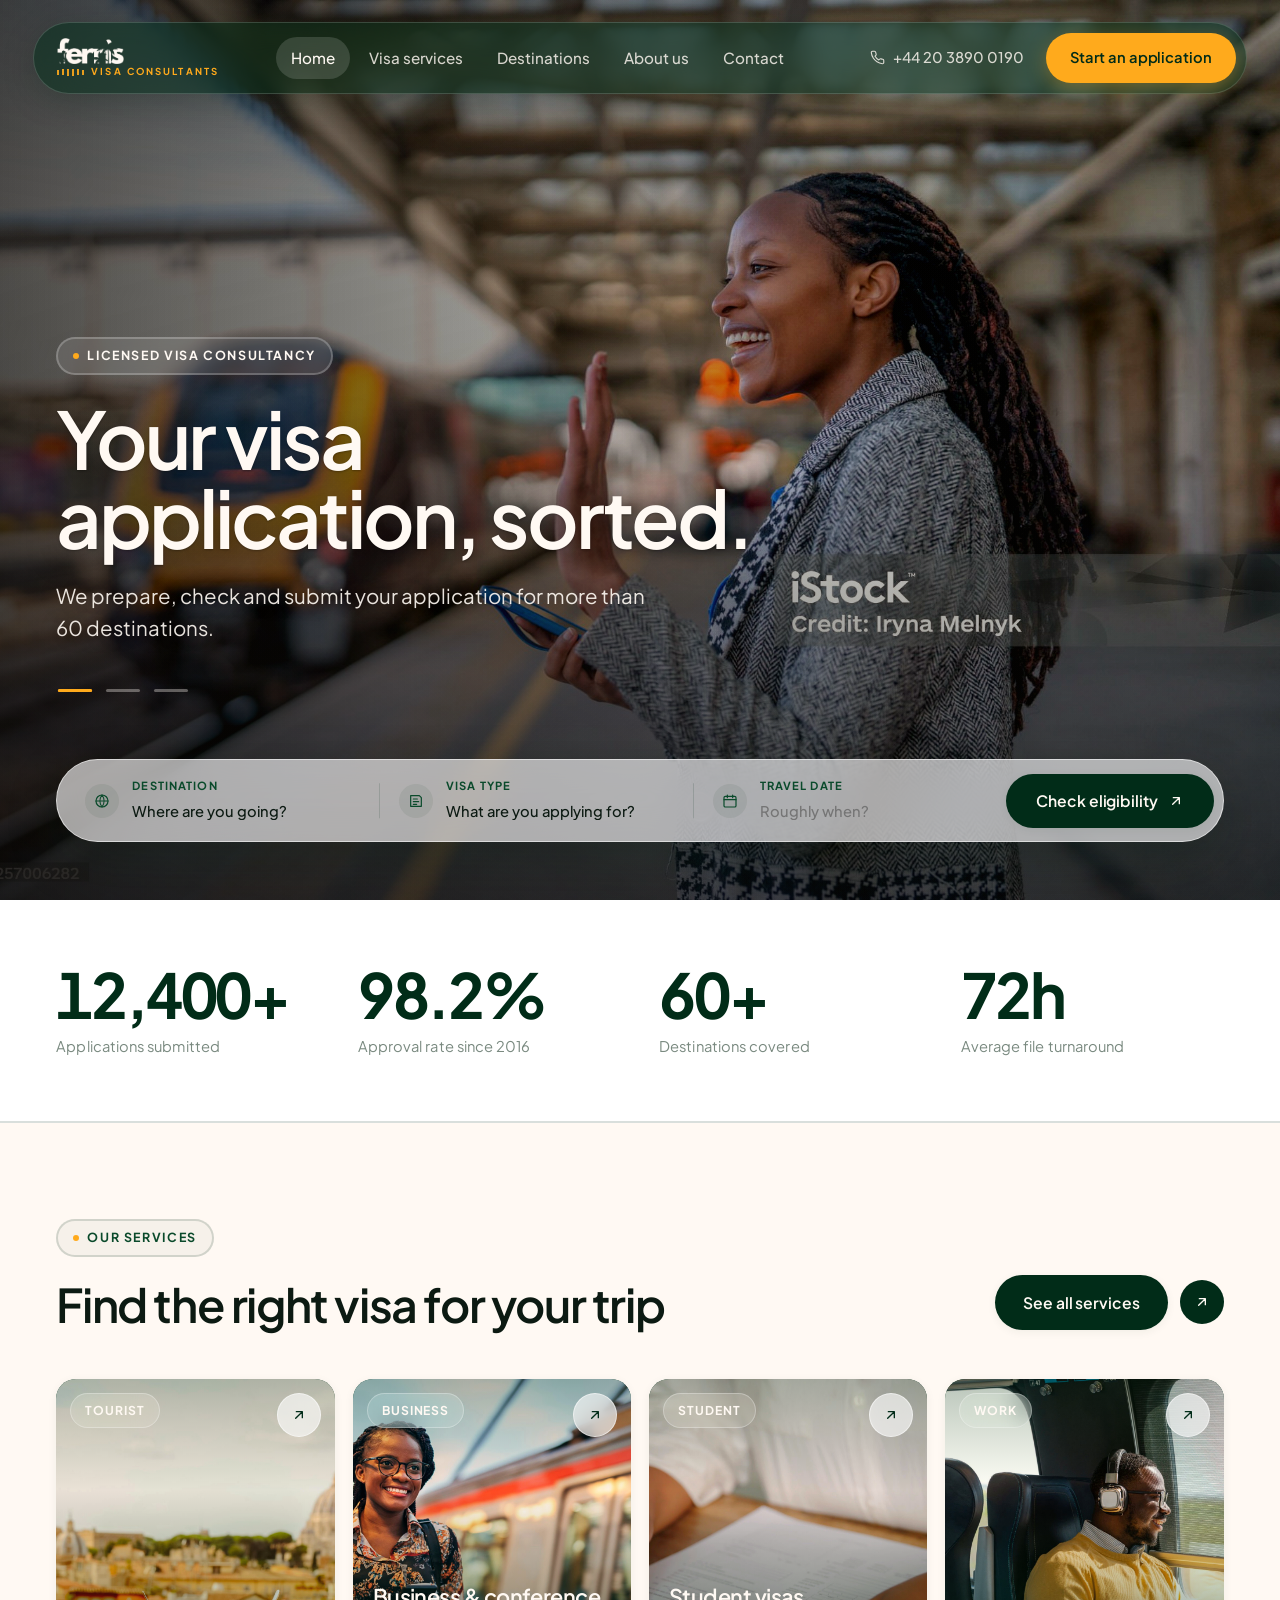
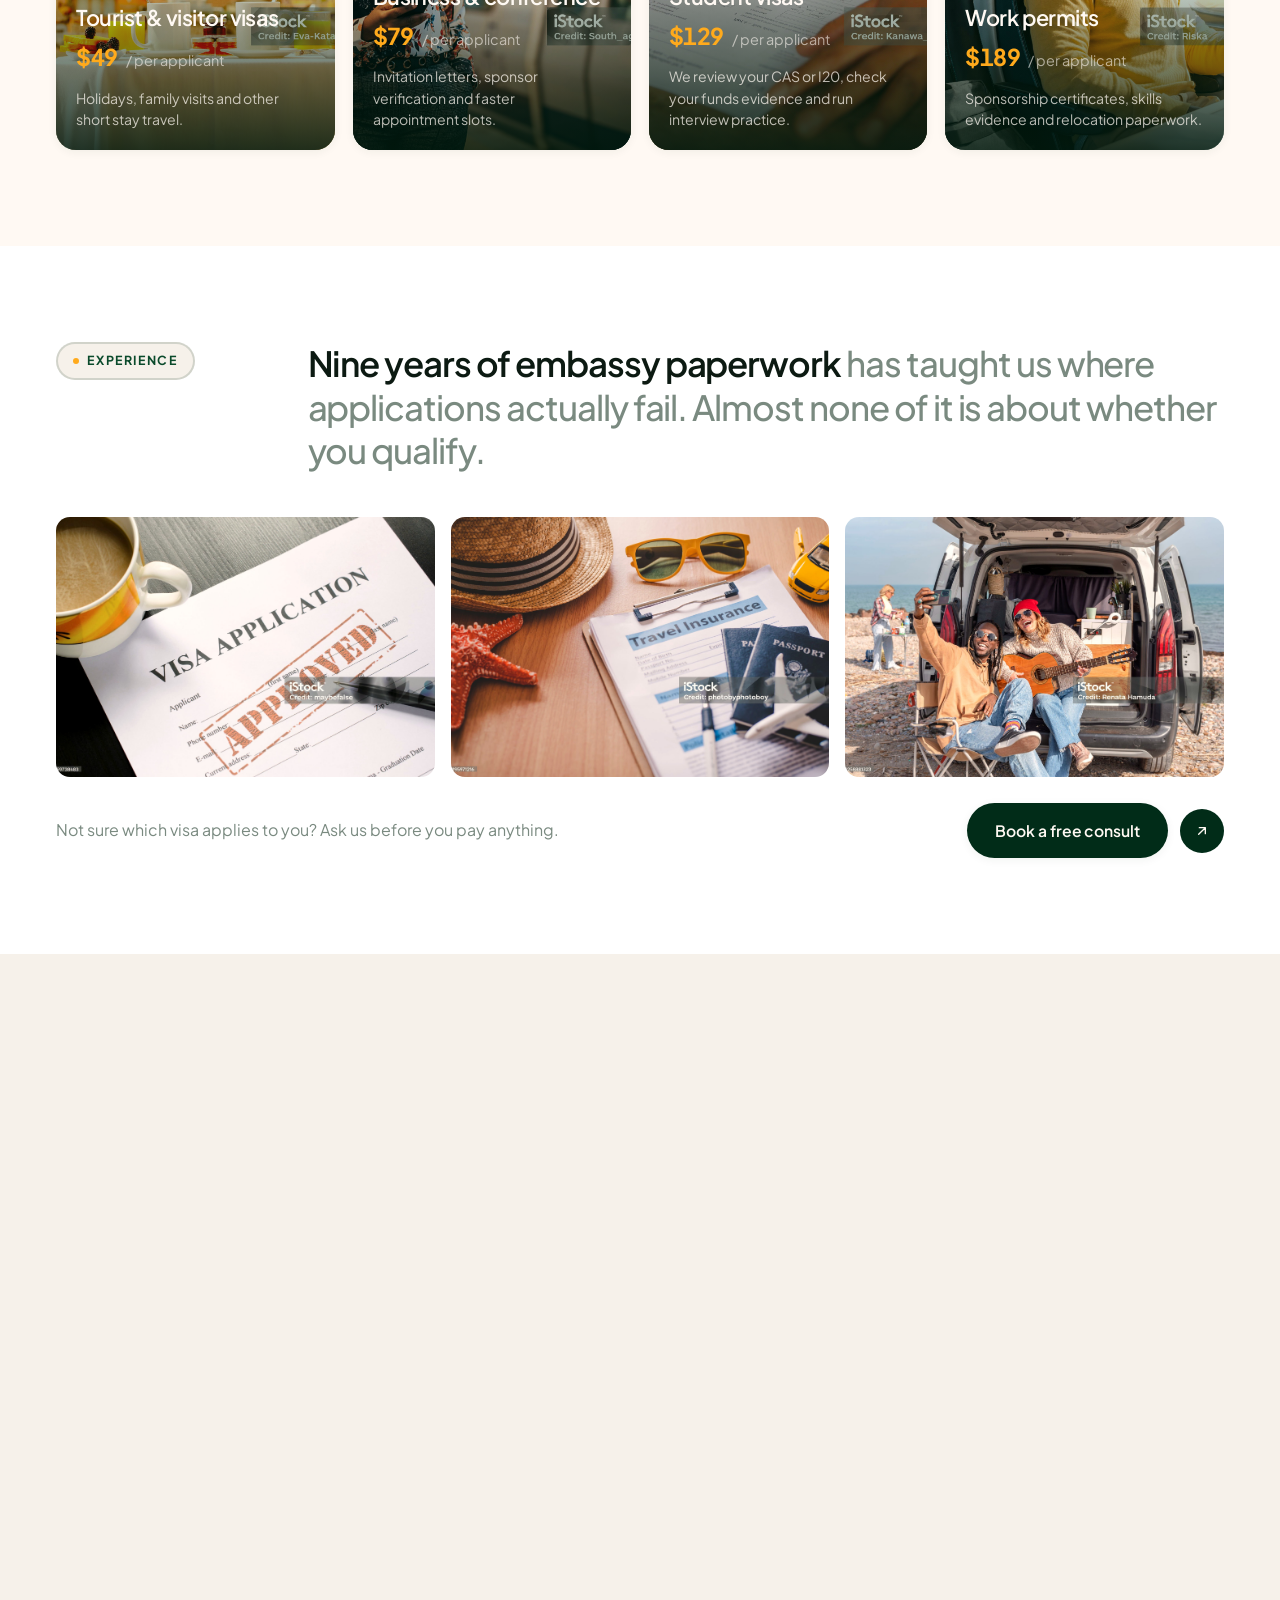
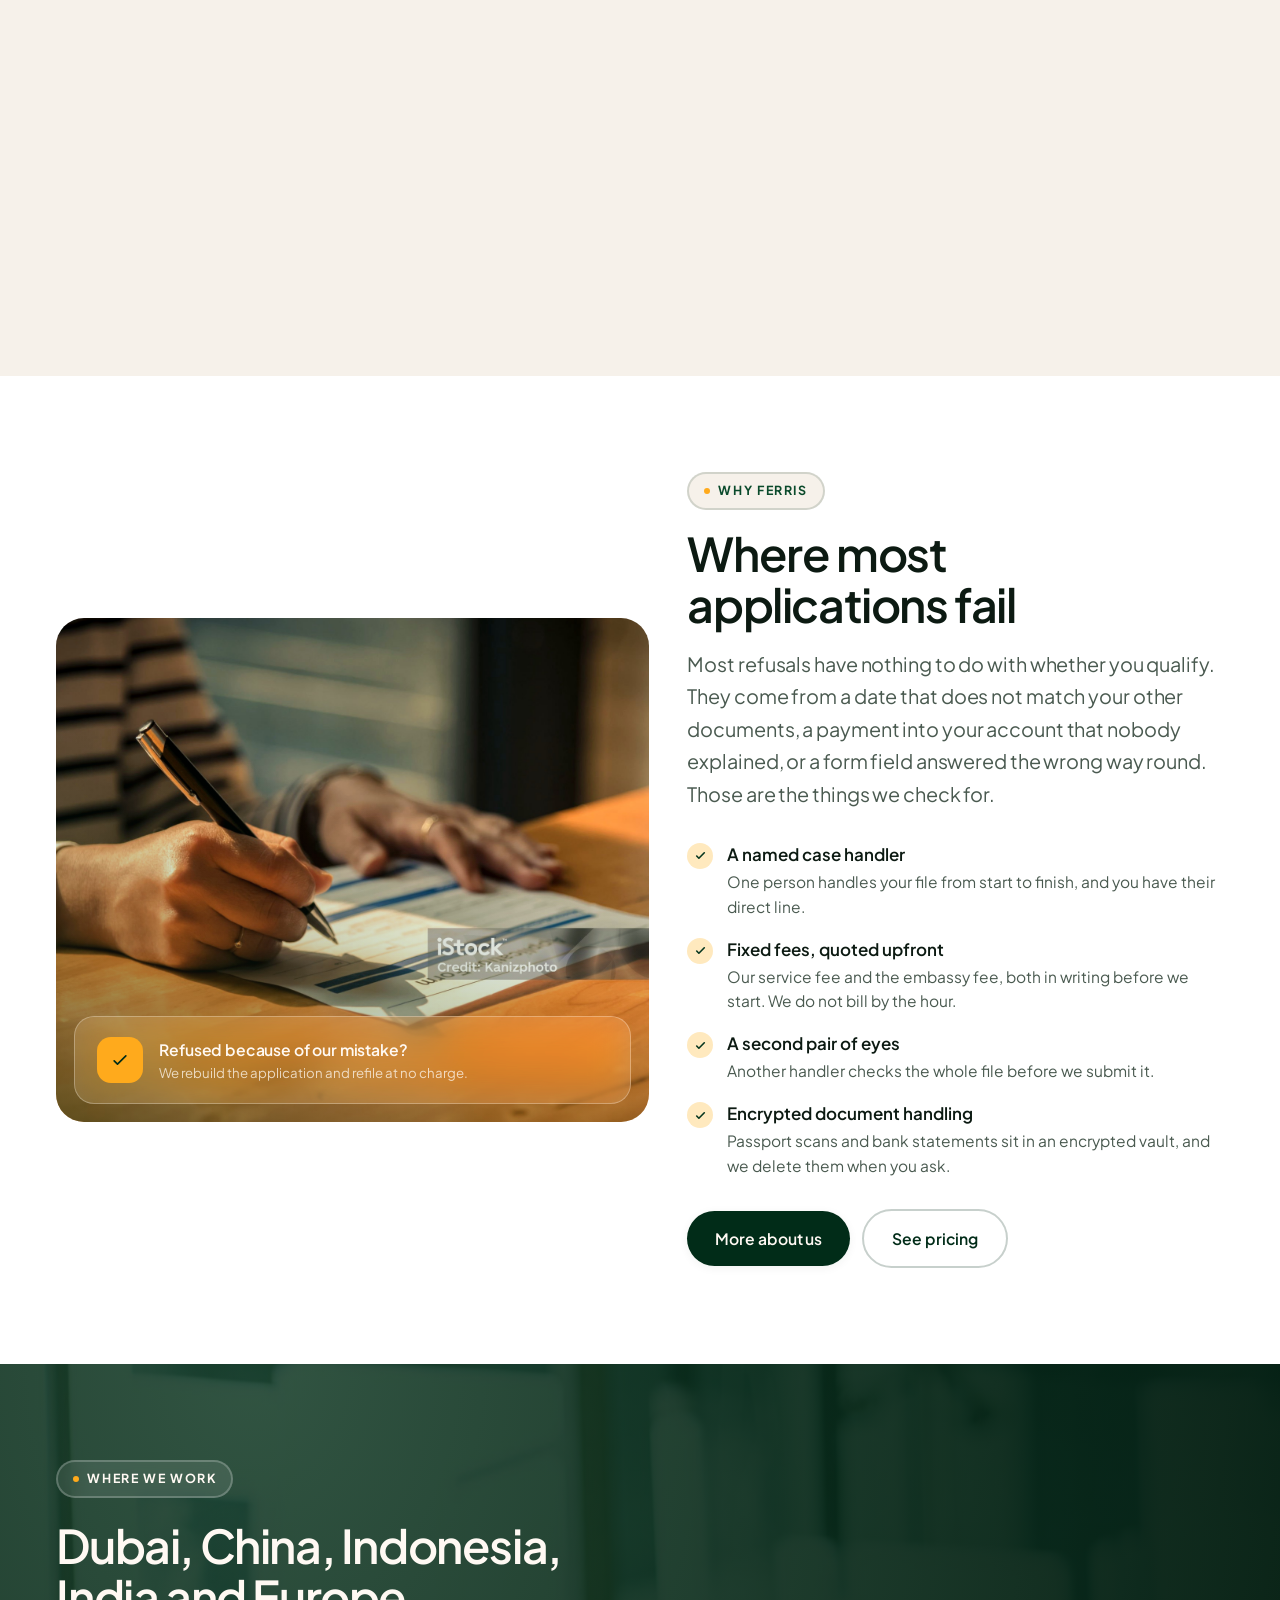
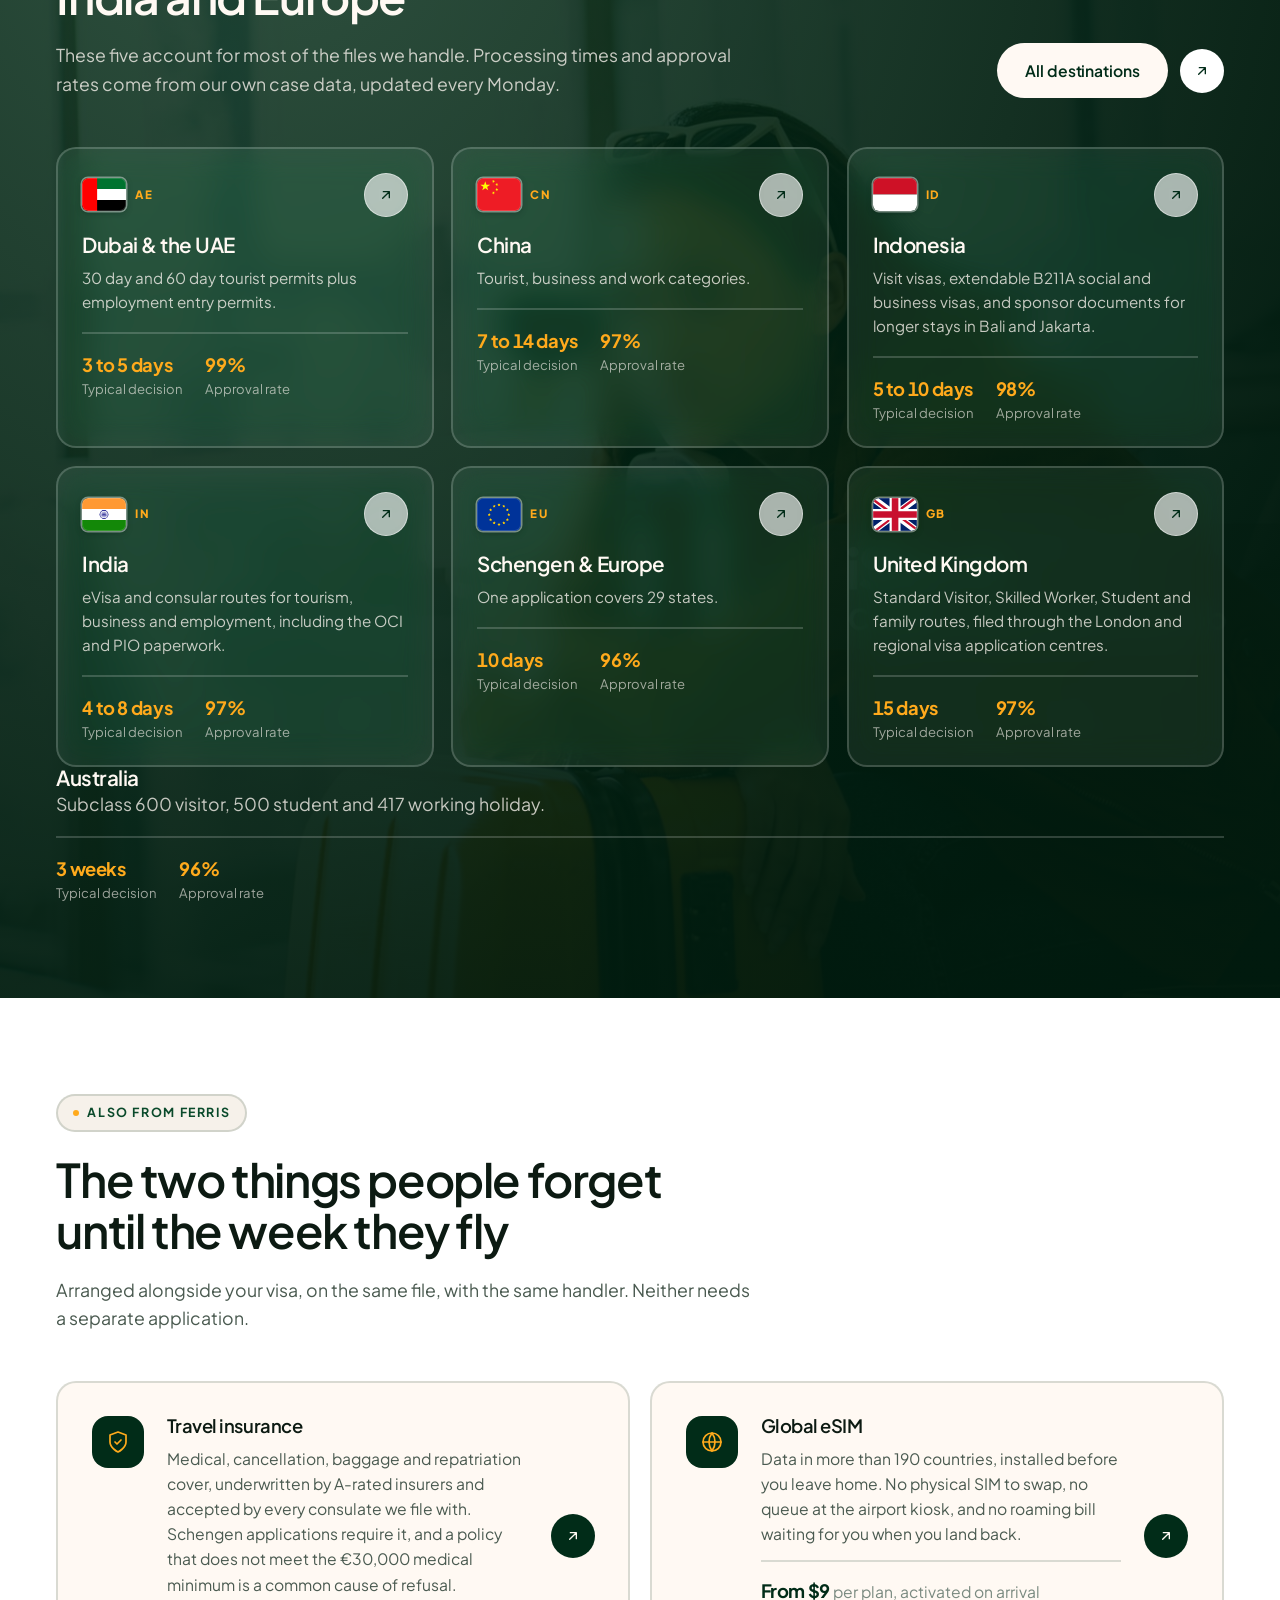
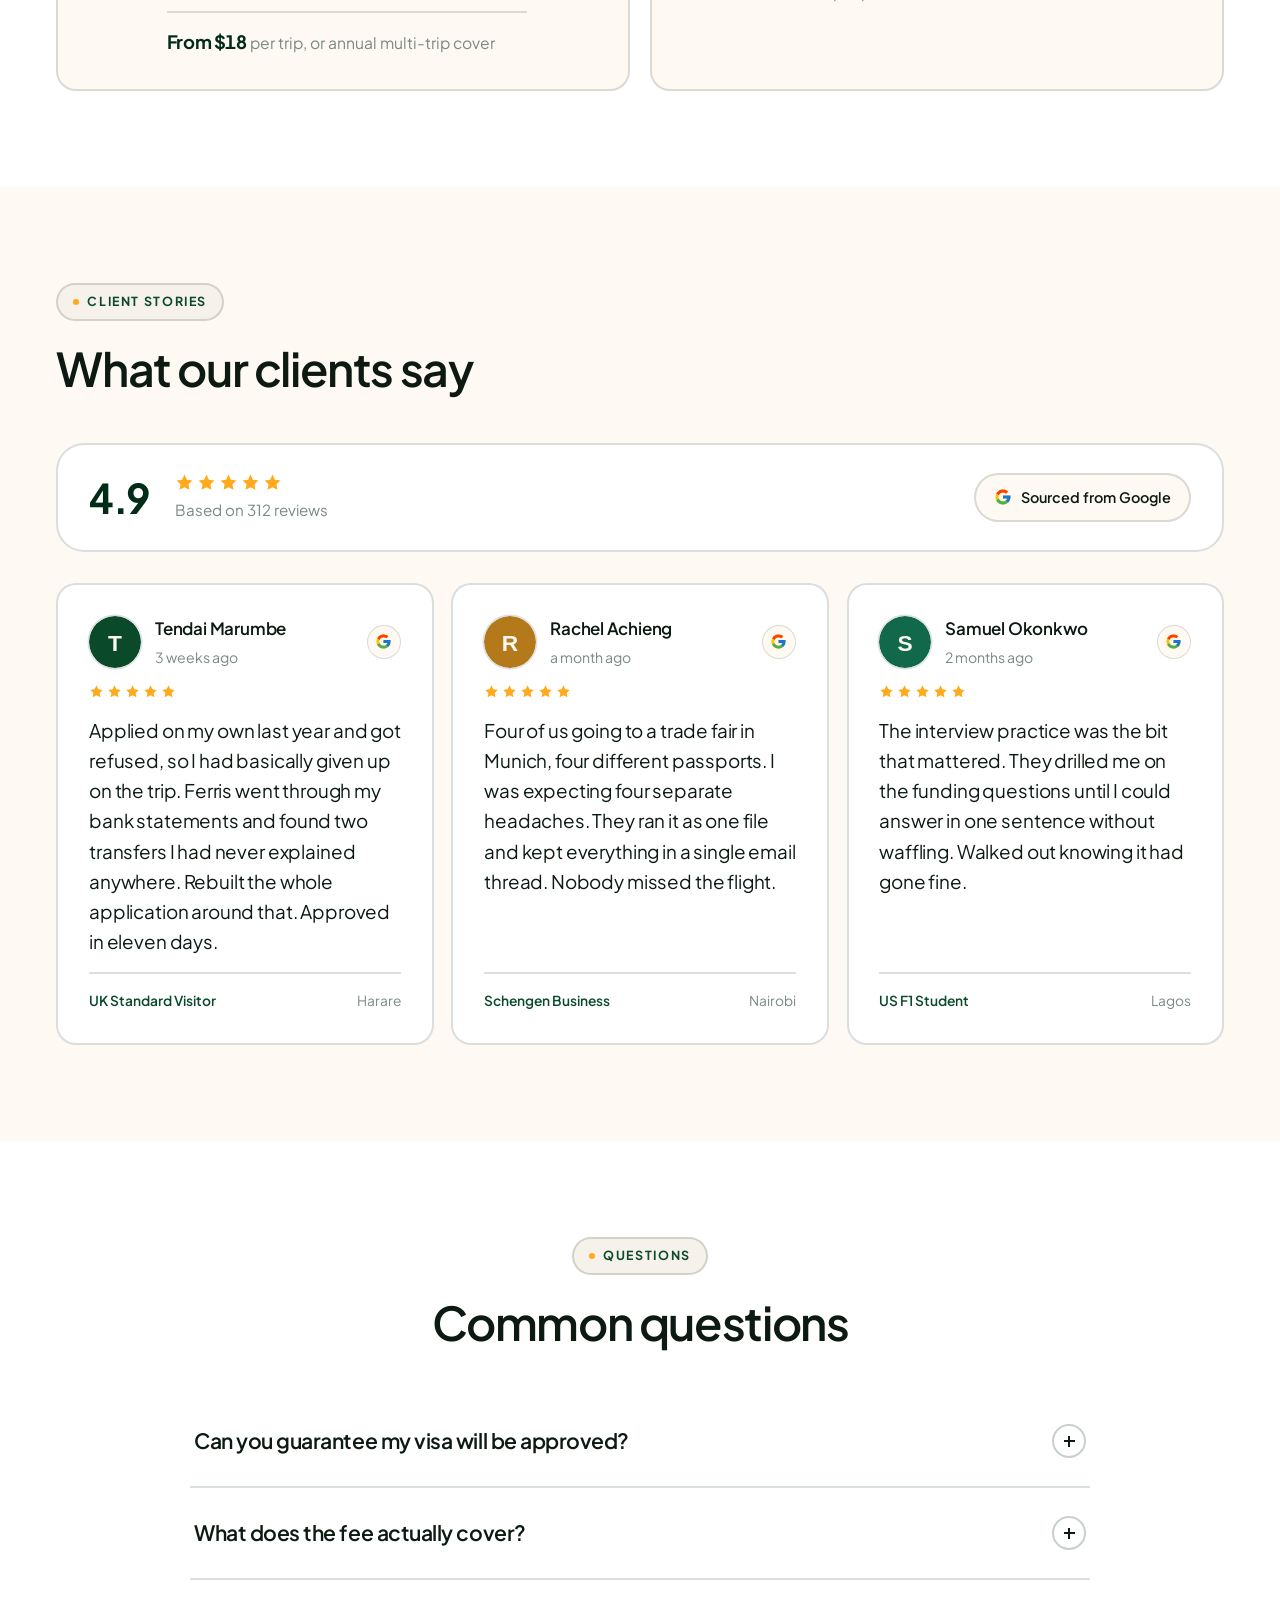
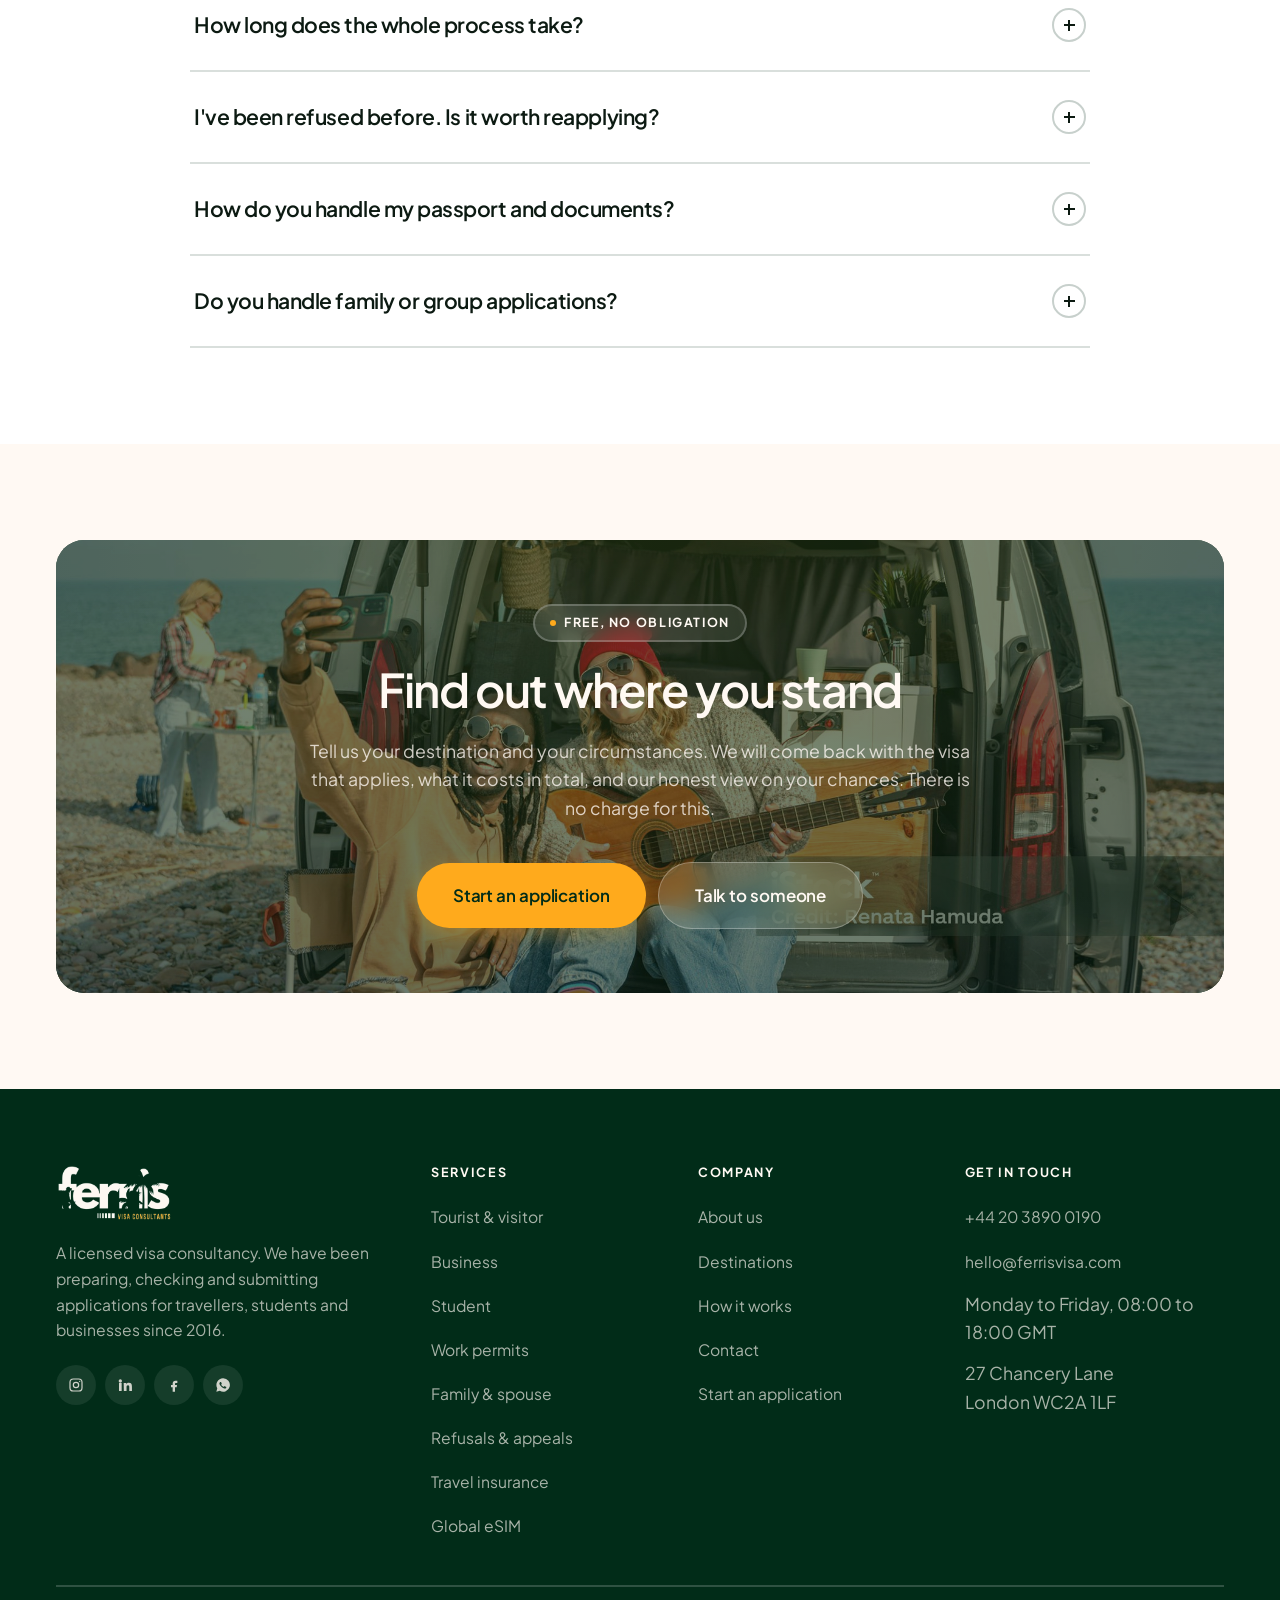
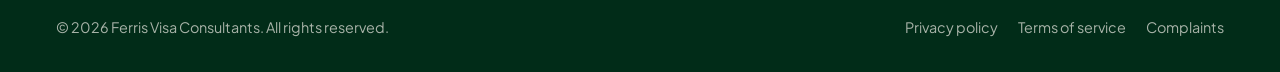
==== index.html @ 9c805050 "Fix stale assets: content-hash the CSS and JS URLs The Cache-Control on /assets/* was max-age=604800" ====
<!DOCTYPE html>
<html lang="en" class="no-js">
<head>
<meta charset="utf-8">
<meta name="viewport" content="width=device-width, initial-scale=1">
<title>Ferris Visa Consultants | Visa Services for 60+ Countries</title>
<meta name="description" content="Ferris Visa Consultants prepares, checks and submits visa applications for more than 60 destinations. Fixed fees quoted upfront and a named case handler on every file.">
<link rel="icon" href="assets/favicon.svg" type="image/svg+xml">
<link rel="preconnect" href="https://fonts.googleapis.com">
<link rel="preconnect" href="https://fonts.gstatic.com" crossorigin>
<link rel="stylesheet" href="assets/css/flags.css?v=064134d4d3">
<link rel="stylesheet" href="assets/css/styles.css?v=73bf2d6f25">
<script>document.documentElement.classList.remove('no-js')</script>
</head>
<body>

<!-- ===================== NAV ===================== -->
<div class="nav-wrap">
  <header class="nav">
    <a class="nav-logo" href="index.html" aria-label="Ferris Visa Consultants home">
      <img src="assets/logos/wordmark-cream.png" alt="Ferris">
      <span class="nav-logo-sub" aria-hidden="true"><span class="bars"><span></span><span></span><span></span><span></span><span></span><span></span></span>Visa Consultants</span>
    </a>

    <nav class="nav-links" aria-label="Primary">
      <a href="index.html" class="is-active">Home</a>
      <a href="services.html">Visa services</a>
      <a href="destinations.html">Destinations</a>
      <a href="about.html">About us</a>
      <a href="contact.html">Contact</a>
    </nav>

    <div class="nav-actions">
      <a class="nav-phone" href="tel:+442038900190">
        <svg viewBox="0 0 24 24" fill="none" stroke="currentColor" stroke-width="1.8" stroke-linecap="round" stroke-linejoin="round"><path d="M22 16.9v3a2 2 0 0 1-2.2 2 19.8 19.8 0 0 1-8.6-3.1 19.5 19.5 0 0 1-6-6A19.8 19.8 0 0 1 2.1 4.2 2 2 0 0 1 4.1 2h3a2 2 0 0 1 2 1.7c.1 1 .4 1.9.7 2.8a2 2 0 0 1-.5 2.1L8.1 9.9a16 16 0 0 0 6 6l1.3-1.2a2 2 0 0 1 2.1-.5c.9.3 1.8.6 2.8.7a2 2 0 0 1 1.7 2Z"/></svg>
        +44 20 3890 0190
      </a>
      <a class="btn btn--amber" href="apply.html"><span class="btn-label">Start an application</span><span class="btn-label-short">Apply</span></a>
      <button class="nav-toggle" type="button" aria-label="Open menu" aria-expanded="false"><span></span></button>
    </div>
  </header>
</div>

<div class="shell">
<main class="sheet">

  <!-- ===================== HERO ===================== -->
  <section class="hero">
    <div class="hero-media" data-hero-media>
      <div class="hero-slide is-active" data-slide="0">
        <img src="assets/img/station-wave.jpg" alt="A traveller waving as her train arrives at the platform" fetchpriority="high">
      </div>
      <div class="hero-slide" data-slide="1">
        <img src="assets/img/rome-breakfast.jpg" alt="Breakfast on a rooftop terrace overlooking the domes of Rome" loading="lazy">
      </div>
      <div class="hero-slide" data-slide="2">
        <img src="assets/img/visa-approved.jpg" alt="A visa application form stamped approved" loading="lazy">
      </div>
    </div>

    <div class="hero-inner">
      <div class="hero-copy-stack" data-hero-copy>
        <div class="hero-copy is-active" data-slide="0">
          <span class="eyebrow eyebrow--onDark"><i></i>Licensed visa consultancy</span>
          <h1 class="h-display">Your visa application, sorted.</h1>
          <p>We prepare, check and submit your application for more than 60 destinations.</p>
        </div>
        <div class="hero-copy" data-slide="1" aria-hidden="true">
          <span class="eyebrow eyebrow--onDark"><i></i>More than 60 destinations</span>
          <p class="h-display" role="heading" aria-level="1">Wherever you are going.</p>
          <p>Dubai, China, Indonesia, India and the Schengen Area are what we file most, and we know those consulates well.</p>
        </div>
        <div class="hero-copy" data-slide="2" aria-hidden="true">
          <span class="eyebrow eyebrow--onDark"><i></i>98.2% approved since 2016</span>
          <p class="h-display" role="heading" aria-level="1">Refused before? Start again properly.</p>
          <p>A third of the cases we take on have a previous refusal behind them. We find the ground that was cited and rebuild the file around it.</p>
        </div>
      </div>

      <div class="hero-dots" role="tablist" aria-label="Hero slides">
          <button class="hero-dot is-active" type="button" data-goto="0" aria-current="true" aria-label="Slide 1: Your visa application, sorted."><span></span></button>
          <button class="hero-dot" type="button" data-goto="1" aria-label="Slide 2: Wherever you are going."><span></span></button>
          <button class="hero-dot" type="button" data-goto="2" aria-label="Slide 3: Refused before? Start again properly."><span></span></button>
      </div>

      <!-- glass eligibility finder -->
      <form class="finder" data-finder>
        <div class="finder-field">
          <span class="finder-ic" aria-hidden="true" data-flag-target="destination">
            <svg viewBox="0 0 24 24" fill="none" stroke="currentColor" stroke-width="1.8" stroke-linecap="round" stroke-linejoin="round"><circle cx="12" cy="12" r="9"/><path d="M3 12h18M12 3a15 15 0 0 1 0 18 15 15 0 0 1 0-18Z"/></svg>
          </span>
          <span class="finder-body">
            <label for="f-dest">Destination</label>
            <select id="f-dest" name="destination" data-flag-select="destination">
              <option value="">Where are you going?</option>
              <option value="uae">Dubai &amp; the UAE</option>
              <option value="china">China</option>
              <option value="indonesia">Indonesia</option>
              <option value="india">India</option>
              <option value="schengen">Schengen Area / Europe</option>
              <option value="uk">United Kingdom</option>
              <option value="usa">United States</option>
              <option value="canada">Canada</option>
              <option value="australia">Australia</option>
              <option value="japan">Japan</option>
              <option value="other">Somewhere else</option>
            </select>
          </span>
        </div>

        <div class="finder-field">
          <span class="finder-ic" aria-hidden="true">
            <svg viewBox="0 0 24 24" fill="none" stroke="currentColor" stroke-width="1.8" stroke-linecap="round" stroke-linejoin="round"><path d="M4 4h13l3 3v13H4z"/><path d="M8 9h6M8 13h8M8 17h5"/></svg>
          </span>
          <span class="finder-body">
            <label for="f-type">Visa type</label>
            <select id="f-type" name="visaType">
              <option value="">What are you applying for?</option>
              <option value="tourist">Tourist / visitor</option>
              <option value="business">Business</option>
              <option value="student">Student</option>
              <option value="work">Work permit</option>
              <option value="family">Family &amp; spouse</option>
              <option value="transit">Transit</option>
            </select>
          </span>
        </div>

        <div class="finder-field">
          <span class="finder-ic" aria-hidden="true">
            <svg viewBox="0 0 24 24" fill="none" stroke="currentColor" stroke-width="1.8" stroke-linecap="round" stroke-linejoin="round"><rect x="3" y="5" width="18" height="16" rx="2"/><path d="M3 10h18M8 3v4M16 3v4"/></svg>
          </span>
          <span class="finder-body">
            <label for="f-date">Travel date</label>
            <input id="f-date" name="travelDate" type="text" placeholder="Roughly when?" onfocus="this.type='date'" onblur="if(!this.value)this.type='text'">
          </span>
        </div>

        <div class="finder-go">
          <button class="btn btn--primary" type="submit">
            Check eligibility
            <svg viewBox="0 0 24 24" width="16" height="16" fill="none" stroke="currentColor" stroke-width="2" stroke-linecap="round" stroke-linejoin="round"><path d="M7 17 17 7M8 7h9v9"/></svg>
          </button>
        </div>
      </form>
    </div>
  </section>

  <!-- ===================== TRUST STRIP ===================== -->
  <section class="trust">
    <div class="trust-grid">
      <div class="trust-item reveal"><b><span data-count="12400" data-suffix="+">12,400+</span></b><span>Applications submitted</span></div>
      <div class="trust-item reveal" data-d="1"><b><span data-count="98.2" data-suffix="%">98.2%</span></b><span>Approval rate since 2016</span></div>
      <div class="trust-item reveal" data-d="2"><b><span data-count="60" data-suffix="+">60+</span></b><span>Destinations covered</span></div>
      <div class="trust-item reveal" data-d="3"><b><span data-count="72" data-suffix="h">72h</span></b><span>Average file turnaround</span></div>
    </div>
  </section>

  <!-- ===================== SERVICES CARDS ===================== -->
  <section class="section section--cream" id="services">
    <div class="section-head reveal">
      <div>
        <span class="eyebrow"><i></i>Our services</span>
        <h2 class="h2">Find the right visa for your trip</h2>
      </div>
      <div class="btn-pair">
        <a class="btn btn--primary" href="services.html">See all services</a>
        <a class="arrow-btn" href="services.html" aria-label="All visa services">
          <svg viewBox="0 0 24 24" fill="none" stroke="currentColor" stroke-width="2" stroke-linecap="round" stroke-linejoin="round"><path d="M7 17 17 7M8 7h9v9"/></svg>
        </a>
      </div>
    </div>

    <div class="cards">
      <a class="card reveal" href="services.html#tourist">
        <img src="assets/img/rome-breakfast.jpg" alt="Breakfast on a rooftop overlooking Rome">
        <div class="card-top">
          <span class="card-tag">Tourist</span>
          <span class="arrow-btn arrow-btn--glass" aria-hidden="true">
            <svg viewBox="0 0 24 24" fill="none" stroke="currentColor" stroke-width="2" stroke-linecap="round" stroke-linejoin="round"><path d="M7 17 17 7M8 7h9v9"/></svg>
          </span>
        </div>
        <div class="card-body">
          <h3>Tourist &amp; visitor visas</h3>
          <p class="card-meta"><b>$49</b><em>/ per applicant</em></p>
          <p class="card-note">Holidays, family visits and other short stay travel.</p>
        </div>
      </a>

      <a class="card reveal" data-d="1" href="services.html#business">
        <img src="assets/img/traveller-platform.jpg" alt="A business traveller with her phone on a train platform">
        <div class="card-top">
          <span class="card-tag">Business</span>
          <span class="arrow-btn arrow-btn--glass" aria-hidden="true">
            <svg viewBox="0 0 24 24" fill="none" stroke="currentColor" stroke-width="2" stroke-linecap="round" stroke-linejoin="round"><path d="M7 17 17 7M8 7h9v9"/></svg>
          </span>
        </div>
        <div class="card-body">
          <h3>Business &amp; conference</h3>
          <p class="card-meta"><b>$79</b><em>/ per applicant</em></p>
          <p class="card-note">Invitation letters, sponsor verification and faster appointment slots.</p>
        </div>
      </a>

      <a class="card reveal" data-d="2" href="services.html#student">
        <img src="assets/img/paperwork.jpg" alt="An adviser completing an application form at a desk">
        <div class="card-top">
          <span class="card-tag">Student</span>
          <span class="arrow-btn arrow-btn--glass" aria-hidden="true">
            <svg viewBox="0 0 24 24" fill="none" stroke="currentColor" stroke-width="2" stroke-linecap="round" stroke-linejoin="round"><path d="M7 17 17 7M8 7h9v9"/></svg>
          </span>
        </div>
        <div class="card-body">
          <h3>Student visas</h3>
          <p class="card-meta"><b>$129</b><em>/ per applicant</em></p>
          <p class="card-note">We review your CAS or I20, check your funds evidence and run interview practice.</p>
        </div>
      </a>

      <a class="card reveal" data-d="3" href="services.html#work">
        <img src="assets/img/train-window.jpg" alt="A man travelling by train with headphones and a coffee">
        <div class="card-top">
          <span class="card-tag">Work</span>
          <span class="arrow-btn arrow-btn--glass" aria-hidden="true">
            <svg viewBox="0 0 24 24" fill="none" stroke="currentColor" stroke-width="2" stroke-linecap="round" stroke-linejoin="round"><path d="M7 17 17 7M8 7h9v9"/></svg>
          </span>
        </div>
        <div class="card-body">
          <h3>Work permits</h3>
          <p class="card-meta"><b>$189</b><em>/ per applicant</em></p>
          <p class="card-note">Sponsorship certificates, skills evidence and relocation paperwork.</p>
        </div>
      </a>
    </div>
  </section>

  <!-- ===================== EDITORIAL / EXPERIENCE ===================== -->
  <section class="section section--white">
    <div class="editorial-grid reveal">
      <div><span class="eyebrow"><i></i>Experience</span></div>
      <div>
        <p class="editorial-text"><strong>Nine years of embassy paperwork</strong> has taught us where applications actually fail. Almost none of it is about whether you qualify.</p>
      </div>
    </div>

    <div class="strip reveal" data-d="1">
      <figure><img src="assets/img/visa-approved.jpg" alt="A visa application form stamped approved"></figure>
      <figure><img src="assets/img/travel-desk.jpg" alt="Passports, travel insurance forms and holiday accessories on a desk"></figure>
      <figure><img src="assets/img/road-trip.jpg" alt="Friends on a coastal road trip beside their van"></figure>
    </div>

    <div class="strip-foot reveal" data-d="2">
      <p>Not sure which visa applies to you? Ask us before you pay anything.</p>
      <div class="btn-pair">
        <a class="btn btn--primary" href="contact.html">Book a free consult</a>
        <a class="arrow-btn" href="contact.html" aria-label="Book a free consultation">
          <svg viewBox="0 0 24 24" fill="none" stroke="currentColor" stroke-width="2" stroke-linecap="round" stroke-linejoin="round"><path d="M7 17 17 7M8 7h9v9"/></svg>
        </a>
      </div>
    </div>
  </section>

  <!-- ===================== HOW IT WORKS ===================== -->
  <section class="section section--sand" id="process">
    <div class="section-head reveal">
      <div>
        <span class="eyebrow"><i></i>How it works</span>
        <h2 class="h2">Four steps, and only one of them needs you</h2>
        <p>You upload your documents once. Everything after that is our work, and you can see where the file has got to at any point.</p>
      </div>
      <div class="btn-pair">
        <a class="btn btn--primary" href="apply.html">Start step one</a>
        <a class="arrow-btn" href="apply.html" aria-label="Start step one">
          <svg viewBox="0 0 24 24" fill="none" stroke="currentColor" stroke-width="2" stroke-linecap="round" stroke-linejoin="round"><path d="M7 17 17 7M8 7h9v9"/></svg>
        </a>
      </div>
    </div>

    <ol class="process">
      <li class="process-step reveal">
        <div class="process-node" aria-hidden="true"><span>01</span></div>
        <div class="process-card">
          <svg class="process-icon" viewBox="0 0 24 24" fill="none" stroke="currentColor" stroke-width="1.7" stroke-linecap="round" stroke-linejoin="round" aria-hidden="true"><path d="M12 2a10 10 0 1 0 10 10"/><path d="M22 4 12 14.01l-3-3"/></svg>
          <div class="process-meta">
            <span class="process-when">Same day</span><span class="process-cost">No charge</span>
          </div>
          <h3>Free assessment</h3>
          <p>Tell us where you are going and why. We confirm which visa applies, whether you are likely to qualify, and what the whole thing will cost.</p>
          <p class="process-actor process-actor--us"><i aria-hidden="true"></i>We do this, with you on a call</p>
        </div>
      </li>
      <li class="process-step reveal" data-d="1">
        <div class="process-node" aria-hidden="true"><span>02</span></div>
        <div class="process-card">
          <svg class="process-icon" viewBox="0 0 24 24" fill="none" stroke="currentColor" stroke-width="1.7" stroke-linecap="round" stroke-linejoin="round" aria-hidden="true"><path d="M9 6h11M9 12h11M9 18h11"/><path d="m4 6 1 1 2-2M4 12l1 1 2-2M4 18l1 1 2-2"/></svg>
          <div class="process-meta">
            <span class="process-when">You set the pace</span>
          </div>
          <h3>Your document checklist</h3>
          <p>A checklist written around your nationality, route and circumstances rather than a generic PDF. Upload once to the encrypted vault and we chase anything missing.</p>
          <p class="process-actor process-actor--you"><i aria-hidden="true"></i>The only part that needs you</p>
        </div>
      </li>
      <li class="process-step reveal" data-d="2">
        <div class="process-node" aria-hidden="true"><span>03</span></div>
        <div class="process-card">
          <svg class="process-icon" viewBox="0 0 24 24" fill="none" stroke="currentColor" stroke-width="1.7" stroke-linecap="round" stroke-linejoin="round" aria-hidden="true"><rect x="4" y="4" width="16" height="17" rx="2"/><path d="M9 3v3M15 3v3M8 12h8M8 16h5"/></svg>
          <div class="process-meta">
            <span class="process-when">48 hours</span>
          </div>
          <h3>Forms and appointment</h3>
          <p>We complete the official forms, a second handler checks every answer cold, and we book your biometrics or interview at the right consulate.</p>
          <p class="process-actor process-actor--us"><i aria-hidden="true"></i>We do this</p>
        </div>
      </li>
      <li class="process-step reveal" data-d="3">
        <div class="process-node" aria-hidden="true"><span>04</span></div>
        <div class="process-card">
          <svg class="process-icon" viewBox="0 0 24 24" fill="none" stroke="currentColor" stroke-width="1.7" stroke-linecap="round" stroke-linejoin="round" aria-hidden="true"><path d="M22 2 11 13"/><path d="M22 2 15 22l-4-9-9-4z"/></svg>
          <div class="process-meta">
            <span class="process-when">Until the decision</span>
          </div>
          <h3>Submission and tracking</h3>
          <p>We file it and stay on it. Weekly updates, same working day responses to any embassy query, and the decision the hour it reaches us.</p>
          <p class="process-actor process-actor--us"><i aria-hidden="true"></i>We do this</p>
        </div>
      </li>
    </ol>

    <div class="process-facts">
        <div class="process-fact reveal">
          <b>72<span>h</span></b>
          <span>Our median time from complete documents to submission</span>
        </div>
        <div class="process-fact reveal" data-d="1">
          <b>1</b>
          <span>Number of times you upload your documents</span>
        </div>
        <div class="process-fact reveal" data-d="2">
          <b>0</b>
          <span>Trips to a consulate before your own appointment</span>
        </div>
    </div>
  </section>

  <!-- ===================== SPLIT FEATURE ===================== -->
  <section class="section section--white">
    <div class="split">
      <div class="split-media reveal">
        <img src="assets/img/form-signing.jpg" alt="A couple signing an application form together at a table">
        <div class="floating-glass">
          <span class="fg-ic" aria-hidden="true">
            <svg viewBox="0 0 24 24" fill="none" stroke="currentColor" stroke-width="2" stroke-linecap="round" stroke-linejoin="round"><path d="m5 13 4 4L19 7"/></svg>
          </span>
          <span>
            <b>Refused because of our mistake?</b>
            <span>We rebuild the application and refile at no charge.</span>
          </span>
        </div>
      </div>

      <div class="reveal" data-d="1">
        <span class="eyebrow"><i></i>Why Ferris</span>
        <h2 class="h2 u-mt-s">Where most applications fail</h2>
        <p class="lead u-mt-s">Most refusals have nothing to do with whether you qualify. They come from a date that does not match your other documents, a payment into your account that nobody explained, or a form field answered the wrong way round. Those are the things we check for.</p>

        <ul class="feature-list">
          <li>
            <span class="fl-ic" aria-hidden="true"><svg viewBox="0 0 24 24" fill="none" stroke="currentColor" stroke-width="3" stroke-linecap="round" stroke-linejoin="round"><path d="m5 13 4 4L19 7"/></svg></span>
            <div><b>A named case handler</b><p>One person handles your file from start to finish, and you have their direct line.</p></div>
          </li>
          <li>
            <span class="fl-ic" aria-hidden="true"><svg viewBox="0 0 24 24" fill="none" stroke="currentColor" stroke-width="3" stroke-linecap="round" stroke-linejoin="round"><path d="m5 13 4 4L19 7"/></svg></span>
            <div><b>Fixed fees, quoted upfront</b><p>Our service fee and the embassy fee, both in writing before we start. We do not bill by the hour.</p></div>
          </li>
          <li>
            <span class="fl-ic" aria-hidden="true"><svg viewBox="0 0 24 24" fill="none" stroke="currentColor" stroke-width="3" stroke-linecap="round" stroke-linejoin="round"><path d="m5 13 4 4L19 7"/></svg></span>
            <div><b>A second pair of eyes</b><p>Another handler checks the whole file before we submit it.</p></div>
          </li>
          <li>
            <span class="fl-ic" aria-hidden="true"><svg viewBox="0 0 24 24" fill="none" stroke="currentColor" stroke-width="3" stroke-linecap="round" stroke-linejoin="round"><path d="m5 13 4 4L19 7"/></svg></span>
            <div><b>Encrypted document handling</b><p>Passport scans and bank statements sit in an encrypted vault, and we delete them when you ask.</p></div>
          </li>
        </ul>

        <div class="btn-pair u-mt-m">
          <a class="btn btn--primary" href="about.html">More about us</a>
          <a class="btn btn--ghost" href="services.html">See pricing</a>
        </div>
      </div>
    </div>
  </section>

  <!-- ===================== DESTINATIONS BAND ===================== -->
  <section class="section band" id="destinations">
    <div class="band-bg" aria-hidden="true"><img src="assets/img/airport-wait.jpg" alt=""></div>
    <div class="band-inner">
      <div class="section-head reveal">
        <div>
          <span class="eyebrow eyebrow--onDark"><i></i>Where we work</span>
          <h2 class="h2">Dubai, China, Indonesia,<br>India and Europe</h2>
          <p>These five account for most of the files we handle. Processing times and approval rates come from our own case data, updated every Monday.</p>
        </div>
        <div class="btn-pair">
          <a class="btn btn--onDark" href="destinations.html">All destinations</a>
          <a class="arrow-btn arrow-btn--light" href="destinations.html" aria-label="All destinations">
            <svg viewBox="0 0 24 24" fill="none" stroke="currentColor" stroke-width="2" stroke-linecap="round" stroke-linejoin="round"><path d="M7 17 17 7M8 7h9v9"/></svg>
          </a>
        </div>
      </div>

      <div class="tiles">
        <a class="tile reveal" href="destinations.html#uae" data-country="ae">
          <div class="tile-head"><span class="flag-chip flag-chip--onDark"><span class="flag-frame flag-frame--onDark flag-frame--lg"><img class="flag" src="assets/flags/4x3/ae.svg" alt="Flag of Dubai &amp; the UAE" width="40" height="30" loading="lazy" decoding="async"></span><span class="code">AE</span></span>
            <span class="arrow-btn arrow-btn--glass" aria-hidden="true"><svg viewBox="0 0 24 24" fill="none" stroke="currentColor" stroke-width="2" stroke-linecap="round" stroke-linejoin="round"><path d="M7 17 17 7M8 7h9v9"/></svg></span>
          </div>
          <h3>Dubai &amp; the UAE</h3>
          <p>30 day and 60 day tourist permits plus employment entry permits.</p>
          <div class="tile-foot"><div><b>3 to 5 days</b>Typical decision</div><div><b>99%</b>Approval rate</div></div>
        </a>

        <a class="tile reveal" data-d="1" href="destinations.html#china" data-country="cn">
          <div class="tile-head"><span class="flag-chip flag-chip--onDark"><span class="flag-frame flag-frame--onDark flag-frame--lg"><img class="flag" src="assets/flags/4x3/cn.svg" alt="Flag of China" width="40" height="30" loading="lazy" decoding="async"></span><span class="code">CN</span></span>
            <span class="arrow-btn arrow-btn--glass" aria-hidden="true"><svg viewBox="0 0 24 24" fill="none" stroke="currentColor" stroke-width="2" stroke-linecap="round" stroke-linejoin="round"><path d="M7 17 17 7M8 7h9v9"/></svg></span>
          </div>
          <h3>China</h3>
          <p>Tourist, business and work categories.</p>
          <div class="tile-foot"><div><b>7 to 14 days</b>Typical decision</div><div><b>97%</b>Approval rate</div></div>
        </a>

        <a class="tile reveal" data-d="2" href="destinations.html#indonesia" data-country="id">
          <div class="tile-head"><span class="flag-chip flag-chip--onDark"><span class="flag-frame flag-frame--onDark flag-frame--lg"><img class="flag" src="assets/flags/4x3/id.svg" alt="Flag of Indonesia" width="40" height="30" loading="lazy" decoding="async"></span><span class="code">ID</span></span>
            <span class="arrow-btn arrow-btn--glass" aria-hidden="true"><svg viewBox="0 0 24 24" fill="none" stroke="currentColor" stroke-width="2" stroke-linecap="round" stroke-linejoin="round"><path d="M7 17 17 7M8 7h9v9"/></svg></span>
          </div>
          <h3>Indonesia</h3>
          <p>Visit visas, extendable B211A social and business visas, and sponsor documents for longer stays in Bali and Jakarta.</p>
          <div class="tile-foot"><div><b>5 to 10 days</b>Typical decision</div><div><b>98%</b>Approval rate</div></div>
        </a>

        <a class="tile reveal" href="destinations.html#india" data-country="in">
          <div class="tile-head"><span class="flag-chip flag-chip--onDark"><span class="flag-frame flag-frame--onDark flag-frame--lg"><img class="flag" src="assets/flags/4x3/in.svg" alt="Flag of India" width="40" height="30" loading="lazy" decoding="async"></span><span class="code">IN</span></span>
            <span class="arrow-btn arrow-btn--glass" aria-hidden="true"><svg viewBox="0 0 24 24" fill="none" stroke="currentColor" stroke-width="2" stroke-linecap="round" stroke-linejoin="round"><path d="M7 17 17 7M8 7h9v9"/></svg></span>
          </div>
          <h3>India</h3>
          <p>eVisa and consular routes for tourism, business and employment, including the OCI and PIO paperwork.</p>
          <div class="tile-foot"><div><b>4 to 8 days</b>Typical decision</div><div><b>97%</b>Approval rate</div></div>
        </a>

        <a class="tile reveal" data-d="1" href="destinations.html#schengen" data-country="eu">
          <div class="tile-head"><span class="flag-chip flag-chip--onDark"><span class="flag-frame flag-frame--onDark flag-frame--lg"><img class="flag" src="assets/flags/4x3/eu.svg" alt="Flag of Schengen &amp; Europe" width="40" height="30" loading="lazy" decoding="async"></span><span class="code">EU</span></span>
            <span class="arrow-btn arrow-btn--glass" aria-hidden="true"><svg viewBox="0 0 24 24" fill="none" stroke="currentColor" stroke-width="2" stroke-linecap="round" stroke-linejoin="round"><path d="M7 17 17 7M8 7h9v9"/></svg></span>
          </div>
          <h3>Schengen &amp; Europe</h3>
          <p>One application covers 29 states.</p>
          <div class="tile-foot"><div><b>10 days</b>Typical decision</div><div><b>96%</b>Approval rate</div></div>
        </a>

        <a class="tile reveal" data-d="2" href="destinations.html#uk" data-country="gb">
          <div class="tile-head"><span class="flag-chip flag-chip--onDark"><span class="flag-frame flag-frame--onDark flag-frame--lg"><img class="flag" src="assets/flags/4x3/gb.svg" alt="Flag of United Kingdom" width="40" height="30" loading="lazy" decoding="async"></span><span class="code">GB</span></span>
            <span class="arrow-btn arrow-btn--glass" aria-hidden="true"><svg viewBox="0 0 24 24" fill="none" stroke="currentColor" stroke-width="2" stroke-linecap="round" stroke-linejoin="round"><path d="M7 17 17 7M8 7h9v9"/></svg></span>
          </div>
          <h3>United Kingdom</h3>
          <p>Standard Visitor, Skilled Worker, Student and family routes, filed through the London and regional visa application centres.</p>
          <div class="tile-foot"><div><b>15 days</b>Typical decision</div><div><b>97%</b>Approval rate</div></div>
        </a>
      </div>
          <h3>Australia</h3>
          <p>Subclass 600 visitor, 500 student and 417 working holiday.</p>
          <div class="tile-foot"><div><b>3 weeks</b>Typical decision</div><div><b>96%</b>Approval rate</div></div>
        </a>
      </div>
    </div>
  </section>

  <!-- ===================== ALSO FROM FERRIS ===================== -->
  <section class="section section--white extras" id="extras">
    <div class="section-head reveal">
      <div>
        <span class="eyebrow"><i></i>Also from Ferris</span>
        <h2 class="h2">The two things people forget<br>until the week they fly</h2>
        <p>Arranged alongside your visa, on the same file, with the same handler. Neither needs a separate application.</p>
      </div>
    </div>

    <div class="extras-grid">
      <a class="extra reveal" href="services.html#insurance">
        <span class="extra-ic" aria-hidden="true">
          <svg viewBox="0 0 24 24" fill="none" stroke="currentColor" stroke-width="1.7" stroke-linecap="round" stroke-linejoin="round"><path d="M12 22s8-4 8-10V5l-8-3-8 3v7c0 6 8 10 8 10Z"/><path d="m9 12 2 2 4-4"/></svg>
        </span>
        <div>
          <h3>Travel insurance</h3>
          <p>Medical, cancellation, baggage and repatriation cover, underwritten by A-rated insurers and accepted by every consulate we file with. Schengen applications require it, and a policy that does not meet the €30,000 medical minimum is a common cause of refusal.</p>
          <p class="extra-price"><b>From $18</b> per trip, or annual multi-trip cover</p>
        </div>
        <span class="arrow-btn" aria-hidden="true">
          <svg viewBox="0 0 24 24" fill="none" stroke="currentColor" stroke-width="2" stroke-linecap="round" stroke-linejoin="round"><path d="M7 17 17 7M8 7h9v9"/></svg>
        </span>
      </a>

      <a class="extra reveal" data-d="1" href="services.html#esim">
        <span class="extra-ic" aria-hidden="true">
          <svg viewBox="0 0 24 24" fill="none" stroke="currentColor" stroke-width="1.7" stroke-linecap="round" stroke-linejoin="round"><circle cx="12" cy="12" r="9"/><path d="M3 12h18M12 3a15 15 0 0 1 0 18 15 15 0 0 1 0-18Z"/></svg>
        </span>
        <div>
          <h3>Global eSIM</h3>
          <p>Data in more than 190 countries, installed before you leave home. No physical SIM to swap, no queue at the airport kiosk, and no roaming bill waiting for you when you land back.</p>
          <p class="extra-price"><b>From $9</b> per plan, activated on arrival</p>
        </div>
        <span class="arrow-btn" aria-hidden="true">
          <svg viewBox="0 0 24 24" fill="none" stroke="currentColor" stroke-width="2" stroke-linecap="round" stroke-linejoin="round"><path d="M7 17 17 7M8 7h9v9"/></svg>
        </span>
      </a>
    </div>
  </section>

  <!-- ===================== TESTIMONIALS ===================== -->
  <section class="section section--cream">
    <div class="section-head reveal">
      <div>
        <span class="eyebrow"><i></i>Client stories</span>
        <h2 class="h2">What our clients say</h2>
      </div>
    </div>

    <!-- PLACEHOLDER REVIEWS.
         The layout below is built to display genuine Google reviews via the
         Google Places API (place details -> reviews[]). The names, wording,
         dates and the 4.9 aggregate are invented sample content and MUST be
         replaced with real data before this site goes live. Publishing
         fabricated reviews attributed to Google breaches Google's policies,
         the UK DMCC Act 2024 and the US FTC rule on consumer reviews. -->
    <div class="reviews-head reveal">
      <span class="reviews-score">4.9</span>
      <span class="reviews-meta">
        <span class="stars" role="img" aria-label="Rated 4.9 out of 5"><svg viewBox="0 0 24 24" fill="currentColor" aria-hidden="true"><path d="m12 2 3 6.5 7 .9-5 4.9 1.2 7L12 18l-6.2 3.3L7 14.3l-5-4.9 7-.9z"/></svg><svg viewBox="0 0 24 24" fill="currentColor" aria-hidden="true"><path d="m12 2 3 6.5 7 .9-5 4.9 1.2 7L12 18l-6.2 3.3L7 14.3l-5-4.9 7-.9z"/></svg><svg viewBox="0 0 24 24" fill="currentColor" aria-hidden="true"><path d="m12 2 3 6.5 7 .9-5 4.9 1.2 7L12 18l-6.2 3.3L7 14.3l-5-4.9 7-.9z"/></svg><svg viewBox="0 0 24 24" fill="currentColor" aria-hidden="true"><path d="m12 2 3 6.5 7 .9-5 4.9 1.2 7L12 18l-6.2 3.3L7 14.3l-5-4.9 7-.9z"/></svg><svg viewBox="0 0 24 24" fill="currentColor" aria-hidden="true"><path d="m12 2 3 6.5 7 .9-5 4.9 1.2 7L12 18l-6.2 3.3L7 14.3l-5-4.9 7-.9z"/></svg></span>
        <span>Based on 312 reviews</span>
      </span>
      <span class="reviews-source"><svg viewBox="0 0 48 48" aria-hidden="true" focusable="false"><path fill="#FFC107" d="M43.611 20.083H42V20H24v8h11.303c-1.649 4.657-6.08 8-11.303 8c-6.627 0-12-5.373-12-12s5.373-12 12-12c3.059 0 5.842 1.154 7.961 3.039l5.657-5.657C34.046 6.053 29.268 4 24 4 12.955 4 4 12.955 4 24s8.955 20 20 20 20-8.955 20-20c0-1.341-.138-2.65-.389-3.917z"/><path fill="#FF3D00" d="m6.306 14.691 6.571 4.819C14.655 15.108 18.961 12 24 12c3.059 0 5.842 1.154 7.961 3.039l5.657-5.657C34.046 6.053 29.268 4 24 4 16.318 4 9.656 8.337 6.306 14.691z"/><path fill="#4CAF50" d="M24 44c5.166 0 9.86-1.977 13.409-5.192l-6.19-5.238C29.211 35.091 26.715 36 24 36c-5.202 0-9.619-3.317-11.283-7.946l-6.522 5.025C9.505 39.556 16.227 44 24 44z"/><path fill="#1976D2" d="M43.611 20.083H42V20H24v8h11.303c-.792 2.237-2.231 4.166-4.087 5.571l6.19 5.238C36.971 39.205 44 34 44 24c0-1.341-.138-2.65-.389-3.917z"/></svg> Sourced from Google</span>
    </div>

    <div class="quotes">
      <article class="review reveal">
        <div class="review-top">
          <span class="review-avatar"><img src="assets/avatars/tendai.svg" alt="" width="52" height="52" loading="lazy"></span>
          <span class="review-who">
            <b>Tendai Marumbe</b>
            <span>3 weeks ago</span>
          </span>
          <span class="review-src" title="Review sourced from Google"><svg viewBox="0 0 48 48" aria-hidden="true" focusable="false"><path fill="#FFC107" d="M43.611 20.083H42V20H24v8h11.303c-1.649 4.657-6.08 8-11.303 8c-6.627 0-12-5.373-12-12s5.373-12 12-12c3.059 0 5.842 1.154 7.961 3.039l5.657-5.657C34.046 6.053 29.268 4 24 4 12.955 4 4 12.955 4 24s8.955 20 20 20 20-8.955 20-20c0-1.341-.138-2.65-.389-3.917z"/><path fill="#FF3D00" d="m6.306 14.691 6.571 4.819C14.655 15.108 18.961 12 24 12c3.059 0 5.842 1.154 7.961 3.039l5.657-5.657C34.046 6.053 29.268 4 24 4 16.318 4 9.656 8.337 6.306 14.691z"/><path fill="#4CAF50" d="M24 44c5.166 0 9.86-1.977 13.409-5.192l-6.19-5.238C29.211 35.091 26.715 36 24 36c-5.202 0-9.619-3.317-11.283-7.946l-6.522 5.025C9.505 39.556 16.227 44 24 44z"/><path fill="#1976D2" d="M43.611 20.083H42V20H24v8h11.303c-.792 2.237-2.231 4.166-4.087 5.571l6.19 5.238C36.971 39.205 44 34 44 24c0-1.341-.138-2.65-.389-3.917z"/></svg></span>
        </div>
        <div class="stars" role="img" aria-label="Rated 5 out of 5"><svg viewBox="0 0 24 24" fill="currentColor" aria-hidden="true"><path d="m12 2 3 6.5 7 .9-5 4.9 1.2 7L12 18l-6.2 3.3L7 14.3l-5-4.9 7-.9z"/></svg><svg viewBox="0 0 24 24" fill="currentColor" aria-hidden="true"><path d="m12 2 3 6.5 7 .9-5 4.9 1.2 7L12 18l-6.2 3.3L7 14.3l-5-4.9 7-.9z"/></svg><svg viewBox="0 0 24 24" fill="currentColor" aria-hidden="true"><path d="m12 2 3 6.5 7 .9-5 4.9 1.2 7L12 18l-6.2 3.3L7 14.3l-5-4.9 7-.9z"/></svg><svg viewBox="0 0 24 24" fill="currentColor" aria-hidden="true"><path d="m12 2 3 6.5 7 .9-5 4.9 1.2 7L12 18l-6.2 3.3L7 14.3l-5-4.9 7-.9z"/></svg><svg viewBox="0 0 24 24" fill="currentColor" aria-hidden="true"><path d="m12 2 3 6.5 7 .9-5 4.9 1.2 7L12 18l-6.2 3.3L7 14.3l-5-4.9 7-.9z"/></svg></div>
        <blockquote>Applied on my own last year and got refused, so I had basically given up on the trip. Ferris went through my bank statements and found two transfers I had never explained anywhere. Rebuilt the whole application around that. Approved in eleven days.</blockquote>
        <div class="review-foot">
          <span class="review-route">UK Standard Visitor</span>
          <span>Harare</span>
        </div>
      </article>

      <article class="review reveal" data-d="1">
        <div class="review-top">
          <span class="review-avatar"><img src="assets/avatars/rachel.svg" alt="" width="52" height="52" loading="lazy"></span>
          <span class="review-who">
            <b>Rachel Achieng</b>
            <span>a month ago</span>
          </span>
          <span class="review-src" title="Review sourced from Google"><svg viewBox="0 0 48 48" aria-hidden="true" focusable="false"><path fill="#FFC107" d="M43.611 20.083H42V20H24v8h11.303c-1.649 4.657-6.08 8-11.303 8c-6.627 0-12-5.373-12-12s5.373-12 12-12c3.059 0 5.842 1.154 7.961 3.039l5.657-5.657C34.046 6.053 29.268 4 24 4 12.955 4 4 12.955 4 24s8.955 20 20 20 20-8.955 20-20c0-1.341-.138-2.65-.389-3.917z"/><path fill="#FF3D00" d="m6.306 14.691 6.571 4.819C14.655 15.108 18.961 12 24 12c3.059 0 5.842 1.154 7.961 3.039l5.657-5.657C34.046 6.053 29.268 4 24 4 16.318 4 9.656 8.337 6.306 14.691z"/><path fill="#4CAF50" d="M24 44c5.166 0 9.86-1.977 13.409-5.192l-6.19-5.238C29.211 35.091 26.715 36 24 36c-5.202 0-9.619-3.317-11.283-7.946l-6.522 5.025C9.505 39.556 16.227 44 24 44z"/><path fill="#1976D2" d="M43.611 20.083H42V20H24v8h11.303c-.792 2.237-2.231 4.166-4.087 5.571l6.19 5.238C36.971 39.205 44 34 44 24c0-1.341-.138-2.65-.389-3.917z"/></svg></span>
        </div>
        <div class="stars" role="img" aria-label="Rated 5 out of 5"><svg viewBox="0 0 24 24" fill="currentColor" aria-hidden="true"><path d="m12 2 3 6.5 7 .9-5 4.9 1.2 7L12 18l-6.2 3.3L7 14.3l-5-4.9 7-.9z"/></svg><svg viewBox="0 0 24 24" fill="currentColor" aria-hidden="true"><path d="m12 2 3 6.5 7 .9-5 4.9 1.2 7L12 18l-6.2 3.3L7 14.3l-5-4.9 7-.9z"/></svg><svg viewBox="0 0 24 24" fill="currentColor" aria-hidden="true"><path d="m12 2 3 6.5 7 .9-5 4.9 1.2 7L12 18l-6.2 3.3L7 14.3l-5-4.9 7-.9z"/></svg><svg viewBox="0 0 24 24" fill="currentColor" aria-hidden="true"><path d="m12 2 3 6.5 7 .9-5 4.9 1.2 7L12 18l-6.2 3.3L7 14.3l-5-4.9 7-.9z"/></svg><svg viewBox="0 0 24 24" fill="currentColor" aria-hidden="true"><path d="m12 2 3 6.5 7 .9-5 4.9 1.2 7L12 18l-6.2 3.3L7 14.3l-5-4.9 7-.9z"/></svg></div>
        <blockquote>Four of us going to a trade fair in Munich, four different passports. I was expecting four separate headaches. They ran it as one file and kept everything in a single email thread. Nobody missed the flight.</blockquote>
        <div class="review-foot">
          <span class="review-route">Schengen Business</span>
          <span>Nairobi</span>
        </div>
      </article>

      <article class="review reveal" data-d="2">
        <div class="review-top">
          <span class="review-avatar"><img src="assets/avatars/samuel.svg" alt="" width="52" height="52" loading="lazy"></span>
          <span class="review-who">
            <b>Samuel Okonkwo</b>
            <span>2 months ago</span>
          </span>
          <span class="review-src" title="Review sourced from Google"><svg viewBox="0 0 48 48" aria-hidden="true" focusable="false"><path fill="#FFC107" d="M43.611 20.083H42V20H24v8h11.303c-1.649 4.657-6.08 8-11.303 8c-6.627 0-12-5.373-12-12s5.373-12 12-12c3.059 0 5.842 1.154 7.961 3.039l5.657-5.657C34.046 6.053 29.268 4 24 4 12.955 4 4 12.955 4 24s8.955 20 20 20 20-8.955 20-20c0-1.341-.138-2.65-.389-3.917z"/><path fill="#FF3D00" d="m6.306 14.691 6.571 4.819C14.655 15.108 18.961 12 24 12c3.059 0 5.842 1.154 7.961 3.039l5.657-5.657C34.046 6.053 29.268 4 24 4 16.318 4 9.656 8.337 6.306 14.691z"/><path fill="#4CAF50" d="M24 44c5.166 0 9.86-1.977 13.409-5.192l-6.19-5.238C29.211 35.091 26.715 36 24 36c-5.202 0-9.619-3.317-11.283-7.946l-6.522 5.025C9.505 39.556 16.227 44 24 44z"/><path fill="#1976D2" d="M43.611 20.083H42V20H24v8h11.303c-.792 2.237-2.231 4.166-4.087 5.571l6.19 5.238C36.971 39.205 44 34 44 24c0-1.341-.138-2.65-.389-3.917z"/></svg></span>
        </div>
        <div class="stars" role="img" aria-label="Rated 5 out of 5"><svg viewBox="0 0 24 24" fill="currentColor" aria-hidden="true"><path d="m12 2 3 6.5 7 .9-5 4.9 1.2 7L12 18l-6.2 3.3L7 14.3l-5-4.9 7-.9z"/></svg><svg viewBox="0 0 24 24" fill="currentColor" aria-hidden="true"><path d="m12 2 3 6.5 7 .9-5 4.9 1.2 7L12 18l-6.2 3.3L7 14.3l-5-4.9 7-.9z"/></svg><svg viewBox="0 0 24 24" fill="currentColor" aria-hidden="true"><path d="m12 2 3 6.5 7 .9-5 4.9 1.2 7L12 18l-6.2 3.3L7 14.3l-5-4.9 7-.9z"/></svg><svg viewBox="0 0 24 24" fill="currentColor" aria-hidden="true"><path d="m12 2 3 6.5 7 .9-5 4.9 1.2 7L12 18l-6.2 3.3L7 14.3l-5-4.9 7-.9z"/></svg><svg viewBox="0 0 24 24" fill="currentColor" aria-hidden="true"><path d="m12 2 3 6.5 7 .9-5 4.9 1.2 7L12 18l-6.2 3.3L7 14.3l-5-4.9 7-.9z"/></svg></div>
        <blockquote>The interview practice was the bit that mattered. They drilled me on the funding questions until I could answer in one sentence without waffling. Walked out knowing it had gone fine.</blockquote>
        <div class="review-foot">
          <span class="review-route">US F1 Student</span>
          <span>Lagos</span>
        </div>
      </article>
    </div>
  </section>

  <!-- ===================== FAQ ===================== -->
  <section class="section section--white">
    <div class="section-head reveal u-center" style="justify-content:center;text-align:center">
      <div>
        <span class="eyebrow"><i></i>Questions</span>
        <h2 class="h2">Common questions</h2>
      </div>
    </div>

    <div class="faq reveal" data-d="1">
      <div class="faq-item">
        <button class="faq-q" type="button" aria-expanded="false">Can you guarantee my visa will be approved?<span class="faq-ic" aria-hidden="true"></span></button>
        <div class="faq-a"><p>No. Only the embassy decides, and you should be wary of any agent who claims otherwise. What we can promise is that your application will be complete and consistent, which is where the great majority of refusals come from. If a refusal turns out to be our error, we refile at no cost.</p></div>
      </div>
      <div class="faq-item">
        <button class="faq-q" type="button" aria-expanded="false">What does the fee actually cover?<span class="faq-ic" aria-hidden="true"></span></button>
        <div class="faq-a"><p>Our fixed service fee covers the eligibility assessment, your document checklist, completion and checking of all official forms, appointment booking, submission and tracking through to a decision. Government and embassy fees are separate and you pay those directly. We show you both numbers before you commit to anything.</p></div>
      </div>
      <div class="faq-item">
        <button class="faq-q" type="button" aria-expanded="false">How long does the whole process take?<span class="faq-ic" aria-hidden="true"></span></button>
        <div class="faq-a"><p>Our side usually takes 72 hours from receiving your complete documents to submitting them. After that it is down to the embassy. Roughly 3 to 5 days for the UAE, 10 for Schengen, 15 for the UK, and anywhere from 3 to 8 weeks for the US depending on interview availability. We give you a realistic date at the assessment stage.</p></div>
      </div>
      <div class="faq-item">
        <button class="faq-q" type="button" aria-expanded="false">I've been refused before. Is it worth reapplying?<span class="faq-ic" aria-hidden="true"></span></button>
        <div class="faq-a"><p>Usually yes, though not with the same file. We start by reading your refusal notice and working out which paragraph of the rules was cited, then rebuild the application to answer it. About a third of the cases we take on have a previous refusal behind them.</p></div>
      </div>
      <div class="faq-item">
        <button class="faq-q" type="button" aria-expanded="false">How do you handle my passport and documents?<span class="faq-ic" aria-hidden="true"></span></button>
        <div class="faq-a"><p>You upload documents to an encrypted vault that only your named handler and the reviewing handler can open. We never email scans of your passport. Once a decision is issued you can ask us to delete everything, and we confirm in writing once it is gone.</p></div>
      </div>
      <div class="faq-item">
        <button class="faq-q" type="button" aria-expanded="false">Do you handle family or group applications?<span class="faq-ic" aria-hidden="true"></span></button>
        <div class="faq-a"><p>Yes. We handle families and groups travelling together as one linked file, so dates, addresses and sponsor details stay consistent across every applicant. Mismatches between those are what usually gets a group application queried. Group rates apply from four applicants.</p></div>
      </div>
    </div>
  </section>

  <!-- ===================== CTA ===================== -->
  <section class="section section--cream">
    <div class="cta reveal">
      <div class="cta-bg" aria-hidden="true"><img src="assets/img/road-trip.jpg" alt=""></div>
      <div class="cta-inner">
        <span class="eyebrow eyebrow--onDark"><i></i>Free, no obligation</span>
        <h2 class="h2">Find out where you stand</h2>
        <p>Tell us your destination and your circumstances. We will come back with the visa that applies, what it costs in total, and our honest view on your chances. There is no charge for this.</p>
        <div class="btn-pair u-mt-s">
          <a class="btn btn--amber btn--lg" href="apply.html">Start an application</a>
          <a class="btn btn--glass btn--lg" href="contact.html">Talk to someone</a>
        </div>
      </div>
    </div>
  </section>

  <!-- ===================== FOOTER ===================== -->
  <footer class="footer">
    <div class="footer-top">
      <div class="footer-brand">
        <img src="assets/logos/logo-cream.png" alt="Ferris Visa Consultants">
        <p>A licensed visa consultancy. We have been preparing, checking and submitting applications for travellers, students and businesses since 2016.</p>
        <div class="socials">
          <a href="#" aria-label="Instagram"><svg viewBox="0 0 24 24" fill="none" stroke="currentColor" stroke-width="1.8"><rect x="3" y="3" width="18" height="18" rx="5"/><circle cx="12" cy="12" r="4"/><circle cx="17.5" cy="6.5" r="1" fill="currentColor" stroke="none"/></svg></a>
          <a href="#" aria-label="LinkedIn"><svg viewBox="0 0 24 24" fill="currentColor"><path d="M4.98 3.5a2.5 2.5 0 1 0 0 5 2.5 2.5 0 0 0 0-5ZM3 9h4v12H3zM10 9h3.8v1.7h.05c.53-.95 1.83-1.95 3.77-1.95 4.03 0 4.78 2.5 4.78 5.76V21h-4v-5.6c0-1.34-.03-3.07-1.9-3.07-1.9 0-2.2 1.46-2.2 2.97V21h-4z"/></svg></a>
          <a href="#" aria-label="Facebook"><svg viewBox="0 0 24 24" fill="currentColor"><path d="M14 9h3V5.5h-3c-2.3 0-4 1.9-4 4.2V12H7.5v3.5H10V22h3.5v-6.5H16l.5-3.5H13.5v-2c0-.6.4-1 1-1Z"/></svg></a>
          <a href="#" aria-label="WhatsApp"><svg viewBox="0 0 24 24" fill="currentColor"><path d="M12 2a10 10 0 0 0-8.6 15L2 22l5.2-1.4A10 10 0 1 0 12 2Zm5.2 14.1c-.2.6-1.3 1.2-1.8 1.2-.5.1-1 .1-1.7-.1-.4-.1-.9-.3-1.5-.6-2.7-1.2-4.4-3.9-4.6-4.1-.1-.2-1-1.4-1-2.6s.6-1.8.9-2.1c.2-.2.5-.3.7-.3h.5c.2 0 .4 0 .6.5l.8 2c.1.2.1.3 0 .5l-.4.5-.3.3c-.1.1-.2.3-.1.5.1.2.6 1.1 1.4 1.8 1 .9 1.8 1.1 2 1.2.2.1.4.1.5-.1l.7-.9c.2-.2.3-.2.5-.1l2 1c.2.1.4.2.4.3.1.1.1.6-.1 1.2Z"/></svg></a>
        </div>
      </div>

      <div>
        <h4>Services</h4>
        <ul class="footer-links">
          <li><a href="services.html#tourist">Tourist &amp; visitor</a></li>
          <li><a href="services.html#business">Business</a></li>
          <li><a href="services.html#student">Student</a></li>
          <li><a href="services.html#work">Work permits</a></li>
          <li><a href="services.html#family">Family &amp; spouse</a></li>
          <li><a href="services.html#appeals">Refusals &amp; appeals</a></li>
          <li><a href="services.html#insurance">Travel insurance</a></li>
          <li><a href="services.html#esim">Global eSIM</a></li>
        </ul>
      </div>

      <div>
        <h4>Company</h4>
        <ul class="footer-links">
          <li><a href="about.html">About us</a></li>
          <li><a href="destinations.html">Destinations</a></li>
          <li><a href="index.html#process">How it works</a></li>
          <li><a href="contact.html">Contact</a></li>
          <li><a href="apply.html">Start an application</a></li>
        </ul>
      </div>

      <div>
        <h4>Get in touch</h4>
        <ul class="footer-links">
          <li><a href="tel:+442038900190">+44 20 3890 0190</a></li>
          <li><a href="mailto:hello@ferrisvisa.com">hello@ferrisvisa.com</a></li>
          <li>Monday to Friday, 08:00 to 18:00 GMT</li>
          <li>27 Chancery Lane<br>London WC2A 1LF</li>
        </ul>
      </div>
    </div>

    <div class="footer-bottom">
      <p>© <span data-year>2026</span> Ferris Visa Consultants. All rights reserved.</p>
      <nav aria-label="Legal">
        <a href="privacy.html">Privacy policy</a>
        <a href="terms.html">Terms of service</a>
        <a href="complaints.html">Complaints</a>
      </nav>
    </div>
  </footer>

</main>
</div>

<script src="assets/js/main.js?v=ac67e3da38"></script>
</body>
</html>
---- assets/css/flags.css ----
/* ============================================================
   Flag colour palette — generated by tools/build-flags.py
   Do not edit by hand; edit the SPEC table in that script.

   Each country exposes its official colours both by role
   (--flag-gb-navy) and by prominence (--flag-gb-1), so a tint
   can be pulled generically without knowing the flag.
   ============================================================ */

:root{
  /* United Arab Emirates — Flag of the UAE (UAE Cabinet flag specification) */
  --flag-ae-green:#00732F;
  --flag-ae-1:#00732F;
  --flag-ae-white:#FFFFFF;
  --flag-ae-2:#FFFFFF;
  --flag-ae-black:#000000;
  --flag-ae-3:#000000;
  --flag-ae-red:#FF0000;
  --flag-ae-4:#FF0000;

  /* Australia — Australian National Flag (Awards and National Symbols Branch, PM&C) */
  --flag-au-navy:#012169;
  --flag-au-1:#012169;
  --flag-au-white:#FFFFFF;
  --flag-au-2:#FFFFFF;
  --flag-au-red:#E4002B;
  --flag-au-3:#E4002B;

  /* Brazil — Auriverde (Lei 5.700/1971) */
  --flag-br-green:#009C3B;
  --flag-br-1:#009C3B;
  --flag-br-yellow:#FFDF00;
  --flag-br-2:#FFDF00;
  --flag-br-blue:#002776;
  --flag-br-3:#002776;
  --flag-br-white:#FFFFFF;
  --flag-br-4:#FFFFFF;

  /* Canada — Maple Leaf (Canadian Heritage — Pantone 032 C) */
  --flag-ca-red:#D52B1E;
  --flag-ca-1:#D52B1E;
  --flag-ca-white:#FFFFFF;
  --flag-ca-2:#FFFFFF;

  /* China — Five-star Red Flag (GB 12983-2004) */
  --flag-cn-red:#EE1C25;
  --flag-cn-1:#EE1C25;
  --flag-cn-yellow:#FFFF00;
  --flag-cn-2:#FFFF00;

  /* European Union — Flag of Europe (Council of Europe graphical specification) */
  --flag-eu-reflex-blue:#003399;
  --flag-eu-1:#003399;
  --flag-eu-gold:#FFCC00;
  --flag-eu-2:#FFCC00;

  /* United Kingdom — Union Flag (College of Arms / Flag Institute) */
  --flag-gb-navy:#012169;
  --flag-gb-1:#012169;
  --flag-gb-white:#FFFFFF;
  --flag-gb-2:#FFFFFF;
  --flag-gb-red:#C8102E;
  --flag-gb-3:#C8102E;

  /* Indonesia — Sang Saka Merah-Putih (Law 24/2009 on the National Flag) */
  --flag-id-red:#CE1126;
  --flag-id-1:#CE1126;
  --flag-id-white:#FFFFFF;
  --flag-id-2:#FFFFFF;

  /* India — Tiranga (IS 1:1968 (Bureau of Indian Standards)) */
  --flag-in-saffron:#FF9933;
  --flag-in-1:#FF9933;
  --flag-in-white:#FFFFFF;
  --flag-in-2:#FFFFFF;
  --flag-in-india-green:#138808;
  --flag-in-3:#138808;
  --flag-in-navy:#000080;
  --flag-in-4:#000080;

  /* Japan — Nisshoki / Hinomaru (Act on National Flag and Anthem (1999)) */
  --flag-jp-white:#FFFFFF;
  --flag-jp-1:#FFFFFF;
  --flag-jp-crimson:#BC002D;
  --flag-jp-2:#BC002D;

  /* New Zealand — Flag of New Zealand (Flags, Emblems, and Names Protection Act 1981) */
  --flag-nz-royal-blue:#00247D;
  --flag-nz-1:#00247D;
  --flag-nz-white:#FFFFFF;
  --flag-nz-2:#FFFFFF;
  --flag-nz-red:#CC142B;
  --flag-nz-3:#CC142B;

  /* Singapore — Flag of Singapore (Singapore Arms and Flag Rules) */
  --flag-sg-red:#EF3340;
  --flag-sg-1:#EF3340;
  --flag-sg-white:#FFFFFF;
  --flag-sg-2:#FFFFFF;

  /* Türkiye — Ay-yıldız (Turkish Flag Law No. 2893) */
  --flag-tr-red:#E30A17;
  --flag-tr-1:#E30A17;
  --flag-tr-white:#FFFFFF;
  --flag-tr-2:#FFFFFF;

  /* United States — Stars and Stripes (Executive Order 10834 / Pantone translation) */
  --flag-us-old-glory-blue:#0A3161;
  --flag-us-1:#0A3161;
  --flag-us-white:#FFFFFF;
  --flag-us-2:#FFFFFF;
  --flag-us-old-glory-red:#B31942;
  --flag-us-3:#B31942;

  /* South Africa — Flag of South Africa (Bureau of Heraldry specification) */
  --flag-za-green:#007A4D;
  --flag-za-1:#007A4D;
  --flag-za-gold:#FFB612;
  --flag-za-2:#FFB612;
  --flag-za-red:#DE3831;
  --flag-za-3:#DE3831;
  --flag-za-blue:#002395;
  --flag-za-4:#002395;
  --flag-za-white:#FFFFFF;
  --flag-za-5:#FFFFFF;
  --flag-za-black:#000000;
  --flag-za-6:#000000;

}

/* generic aliases, scoped by country */
[data-country="ae"]{--flag-1:var(--flag-ae-1);--flag-2:var(--flag-ae-2);--flag-3:var(--flag-ae-3);--flag-4:var(--flag-ae-4)}
[data-country="au"]{--flag-1:var(--flag-au-1);--flag-2:var(--flag-au-2);--flag-3:var(--flag-au-3)}
[data-country="br"]{--flag-1:var(--flag-br-1);--flag-2:var(--flag-br-2);--flag-3:var(--flag-br-3);--flag-4:var(--flag-br-4)}
[data-country="ca"]{--flag-1:var(--flag-ca-1);--flag-2:var(--flag-ca-2)}
[data-country="cn"]{--flag-1:var(--flag-cn-1);--flag-2:var(--flag-cn-2)}
[data-country="eu"]{--flag-1:var(--flag-eu-1);--flag-2:var(--flag-eu-2)}
[data-country="gb"]{--flag-1:var(--flag-gb-1);--flag-2:var(--flag-gb-2);--flag-3:var(--flag-gb-3)}
[data-country="id"]{--flag-1:var(--flag-id-1);--flag-2:var(--flag-id-2)}
[data-country="in"]{--flag-1:var(--flag-in-1);--flag-2:var(--flag-in-2);--flag-3:var(--flag-in-3);--flag-4:var(--flag-in-4)}
[data-country="jp"]{--flag-1:var(--flag-jp-1);--flag-2:var(--flag-jp-2)}
[data-country="nz"]{--flag-1:var(--flag-nz-1);--flag-2:var(--flag-nz-2);--flag-3:var(--flag-nz-3)}
[data-country="sg"]{--flag-1:var(--flag-sg-1);--flag-2:var(--flag-sg-2)}
[data-country="tr"]{--flag-1:var(--flag-tr-1);--flag-2:var(--flag-tr-2)}
[data-country="us"]{--flag-1:var(--flag-us-1);--flag-2:var(--flag-us-2);--flag-3:var(--flag-us-3)}
[data-country="za"]{--flag-1:var(--flag-za-1);--flag-2:var(--flag-za-2);--flag-3:var(--flag-za-3);--flag-4:var(--flag-za-4);--flag-5:var(--flag-za-5);--flag-6:var(--flag-za-6)}
---- assets/css/styles.css ----
/* ============================================================
   Ferris Visa Applications — design system
   Palette extracted from the brand mark:
     forest #012C18 · cream #FFF9F3 · amber #FFAA1C
   Language: glassmorphism over full-bleed photography,
             floating white sheet, soft radii.
   ============================================================ */

@import url('https://fonts.googleapis.com/css2?family=Plus+Jakarta+Sans:ital,wght@0,300;0,400;0,500;0,600;0,700;0,800;1,400&display=swap');

:root{
  --forest-900:#012C18;
  --forest-800:#05361F;
  --forest-700:#0A4A2B;
  --forest-600:#116639;
  --forest-400:#4C8767;

  --amber:#FFAA1C;
  --amber-600:#E89206;
  --amber-soft:#FFE9BE;

  --cream:#FFF9F3;
  --cream-2:#F6F1EA;
  --white:#FFFFFF;

  --ink:#0C1A12;
  --body:#4A5A50;
  --muted:#7A8A80;

  /* Component edges. Bold and clean: a definite 2px line rather than a
     hairline that disappears against cream. */
  --bw:2px;
  --line:rgba(1,44,24,.22);
  --line-2:rgba(1,44,24,.15);
  --line-dark:rgba(255,255,255,.26);
  --line-dark-2:rgba(255,255,255,.18);

  --glass:rgba(255,255,255,.16);
  --glass-strong:rgba(255,255,255,.62);
  --glass-dark:rgba(1,44,24,.52);
  --glass-line:rgba(255,255,255,.28);

  --r-xs:10px;
  --r-sm:14px;
  --r-md:20px;
  --r-lg:28px;
  --r-xl:36px;
  --r-pill:999px;

  --shadow-sm:0 2px 10px rgba(1,44,24,.06);
  --shadow-md:0 12px 34px rgba(1,44,24,.10);
  --shadow-lg:0 30px 80px rgba(1,44,24,.22);
  --shadow-glass:0 8px 32px rgba(1,26,14,.24);

  --content-max:1600px;
  --pad:clamp(20px,4.4vw,68px);
  --gutter:max(var(--pad),calc((100% - var(--content-max)) / 2));

  --ease:cubic-bezier(.22,.61,.36,1);
}

/* ---------- reset ---------- */
*,*::before,*::after{box-sizing:border-box}
html{-webkit-text-size-adjust:100%;scroll-behavior:smooth}
body{
  margin:0;
  font-family:'Plus Jakarta Sans',system-ui,-apple-system,'Segoe UI',sans-serif;
  color:var(--body);
  background:var(--forest-900);
  font-size:clamp(1.0625rem,1.0424rem + .0826vw,1.125rem); /* 17 -> 18px */
  line-height:1.6;
  font-optical-sizing:auto;
  font-kerning:normal;
  -webkit-font-smoothing:antialiased;
  overflow-x:hidden;
}
img{max-width:100%;display:block}
a{color:inherit;text-decoration:none}
button{font:inherit;color:inherit;border:0;background:none;cursor:pointer}
ul{margin:0;padding:0;list-style:none}
h1,h2,h3,h4{color:var(--ink);margin:0;font-weight:600;letter-spacing:-.025em;line-height:1.08}
p{margin:0}
:focus-visible{outline:2px solid var(--amber);outline-offset:3px;border-radius:6px}

/* ============================================================
   TYPE SCALE
   ------------------------------------------------------------
   Fluid modular scale, roughly a perfect fourth (1.333) at the
   top of the range easing to a major third (1.25) at the bottom,
   so the display sizes stay dramatic on a large screen without
   the small sizes collapsing on a phone.

   Every step is clamp(min, fluid, max) and stops growing at
   1600px — the content column width — rather than tracking the
   viewport forever on an ultrawide monitor.

   Desktop maxima:
     display 92 · h1 68 · h2 52 · h3 25 · lead 21 · body 18 · small 15.5
     stat 72   (numbers are display-tier: the strongest scale is
                reserved for the main message and the key number)

   Line height tightens as size grows: 1.5-1.65 for reading,
   1.1-1.25 for headings, ~1.0 for display.

   Tracking follows the same curve: body stays at normal, all-caps
   labels open up to +.08-.14em, and only genuinely large type
   takes negative tracking (-.02 to -.035em) to close the gaps
   that look loose at display size.
   ============================================================ */
.h-display{
  font-size:clamp(2.75rem,1.7831rem + 3.9669vw,5.75rem);
  font-weight:600;line-height:1.0;letter-spacing:-.038em;
}
.h1{font-size:clamp(2.35rem,1.7376rem + 2.5124vw,4.25rem);line-height:1.04;letter-spacing:-.034em}
.h2{font-size:clamp(1.95rem,1.531rem + 1.719vw,3.25rem);line-height:1.09;letter-spacing:-.03em}
.h3{font-size:clamp(1.15rem,1.0211rem + .5289vw,1.55rem);line-height:1.25;letter-spacing:-.02em}
.lead{font-size:clamp(1.0625rem,.986rem + .314vw,1.3rem);color:var(--body);line-height:1.65;letter-spacing:-.005em}
.small{font-size:clamp(.9rem,.8778rem + .0909vw,.9688rem);line-height:1.55}
.tiny{font-size:.82rem;line-height:1.5}

/* Numerals.
   `tabular-nums` fixes every digit to the same advance width, so a
   counting-up statistic cannot jitter its own layout mid-animation,
   and columns of figures line up. `lining-nums` keeps digits at cap
   height rather than dropping to old-style. */
.stat,
.trust-item b,
.card-meta b,
.tile-foot b,
.price-row .pr-price,
[data-count]{
  font-variant-numeric:tabular-nums lining-nums;
  font-feature-settings:"tnum" 1,"lnum" 1;
}

/* The key number. Display-tier size, because on a premium page the
   figure IS the message — a 36px stat reads as a caption. */
.stat{
  display:block;
  font-size:clamp(2.125rem,1.3595rem + 3.1405vw,4.5rem);
  font-weight:700;line-height:1.0;letter-spacing:-.035em;
  color:var(--forest-900);
}

/* eyebrow pill, as in the reference layouts */
.eyebrow{
  display:inline-flex;align-items:center;gap:8px;
  padding:7px 15px;border-radius:var(--r-pill);
  background:var(--cream-2);border:var(--bw) solid var(--line-2);
  font-size:.78rem;font-weight:700;letter-spacing:.13em;text-transform:uppercase;
  white-space:nowrap;color:var(--forest-700);
}
.eyebrow--onDark{background:rgba(255,255,255,.10);border-color:rgba(255,255,255,.22);color:var(--cream);backdrop-filter:blur(10px);-webkit-backdrop-filter:blur(10px)}
.eyebrow i{width:6px;height:6px;border-radius:50%;background:var(--amber);display:block}

/* the stamp-bar motif lifted from the logo lockup */
.bars{display:inline-flex;gap:3px;align-items:center}
.bars span{display:block;width:3px;height:13px;background:currentColor;opacity:.9}
.bars span:nth-child(1){height:9px}
.bars span:nth-child(2){height:11px}
.bars span:nth-child(5){height:11px}
.bars span:nth-child(6){height:9px}

/* ---------- buttons ---------- */
.btn{
  display:inline-flex;align-items:center;justify-content:center;gap:10px;
  padding:15px 28px;border-radius:var(--r-pill);
  font-size:.98rem;font-weight:600;letter-spacing:-.006em;white-space:nowrap;
  transition:transform .35s var(--ease),background .3s var(--ease),box-shadow .35s var(--ease),color .3s var(--ease);
}
.btn:hover{transform:translateY(-2px)}
.btn--primary{background:var(--forest-900);color:var(--cream);box-shadow:var(--shadow-sm)}
.btn--primary:hover{background:var(--forest-700);box-shadow:var(--shadow-md)}
.btn--amber{background:var(--amber);color:var(--forest-900);box-shadow:0 6px 20px rgba(255,170,28,.32)}
.btn--amber:hover{background:var(--amber-600);box-shadow:0 12px 30px rgba(255,170,28,.42)}
.btn--ghost{background:transparent;color:var(--forest-900);border:var(--bw) solid var(--line)}
.btn--ghost:hover{background:var(--cream-2);border-color:transparent}
.btn--glass{background:var(--glass);color:var(--cream);border:1px solid var(--glass-line);backdrop-filter:blur(14px) saturate(150%);-webkit-backdrop-filter:blur(14px) saturate(150%)}
.btn--glass:hover{background:rgba(255,255,255,.26)}
.btn--onDark{background:var(--cream);color:var(--forest-900)}
.btn--onDark:hover{background:var(--white)}
.btn--lg{padding:19px 36px;font-size:1.06rem}
.btn--block{width:100%}
.btn .btn-label-short{display:none}

/* circular arrow badge used across the card grids */
.arrow-btn{
  width:44px;height:44px;flex:0 0 44px;border-radius:50%;
  display:inline-flex;align-items:center;justify-content:center;
  background:var(--forest-900);color:var(--cream);
  transition:transform .4s var(--ease),background .3s var(--ease),color .3s var(--ease);
}
.arrow-btn svg{width:16px;height:16px;transition:transform .4s var(--ease)}
.arrow-btn:hover{background:var(--amber);color:var(--forest-900)}
.arrow-btn:hover svg{transform:translate(2px,-2px)}
.arrow-btn--light{background:var(--white);color:var(--forest-900)}
.arrow-btn--glass{background:var(--glass-strong);color:var(--forest-900);backdrop-filter:blur(12px);-webkit-backdrop-filter:blur(12px);border:1px solid rgba(255,255,255,.5)}
.arrow-btn--lg{width:56px;height:56px;flex-basis:56px}
.arrow-btn--lg svg{width:19px;height:19px}

.btn-pair{display:inline-flex;align-items:center;gap:10px}

/* ============================================================
   Full-bleed page sheet
   ============================================================ */

.shell{position:relative;z-index:1}
.sheet{
  width:100%;
  min-height:100vh;
  background:var(--cream);
  /* `clip` rather than `hidden`: hidden makes this a scroll container, which
     silently breaks position:sticky for every descendant (the legal TOC). */
  overflow:hidden;
  overflow:clip;
}
.section{padding:clamp(64px,7.5vw,132px) var(--gutter)}
.section--tight{padding-top:clamp(34px,4vw,58px)}
.section--flush{padding-bottom:0}
.section--white{background:var(--white)}
.section--cream{background:var(--cream)}
.section--sand{background:var(--cream-2)}

.section-head{display:flex;justify-content:space-between;align-items:flex-end;gap:36px;flex-wrap:wrap;margin-bottom:clamp(34px,3.8vw,60px)}
.section-head p{max-width:54ch;margin-top:20px}
.section-head .eyebrow{margin-bottom:22px}

/* ============================================================
   Navigation — glass pill, forest tinted, floats over everything
   ============================================================ */
.nav-wrap{position:fixed;top:0;left:0;right:0;z-index:60;padding:clamp(12px,1.8vw,22px) clamp(14px,2.6vw,34px);pointer-events:none}
.nav{
  position:relative;pointer-events:auto;
  max-width:var(--content-max);margin:0 auto;
  display:flex;align-items:center;justify-content:space-between;gap:22px;
  padding:10px 10px 10px 22px;border-radius:var(--r-pill);
  background:var(--glass-dark);
  border:1px solid rgba(255,255,255,.16);
  backdrop-filter:blur(20px) saturate(160%);
  -webkit-backdrop-filter:blur(20px) saturate(160%);
  box-shadow:var(--shadow-glass);
  transition:background .4s var(--ease),box-shadow .4s var(--ease),padding .4s var(--ease);
}
.nav.is-stuck{background:rgba(1,44,24,.82);box-shadow:0 12px 40px rgba(1,26,14,.35)}
.nav-logo{display:flex;flex-direction:column;align-items:flex-start;gap:3px;flex:0 0 auto}
.nav-logo img{height:26px;width:auto}
.nav-logo-sub{
  display:inline-flex;align-items:center;gap:7px;
  font-size:.6rem;font-weight:700;letter-spacing:.22em;text-transform:uppercase;
  color:var(--amber);line-height:1;padding-left:1px;
}
.nav-logo-sub .bars span{height:7px;width:2px}
.nav-logo-sub .bars span:nth-child(1),.nav-logo-sub .bars span:nth-child(6){height:5px}
.nav-logo-sub .bars span:nth-child(2),.nav-logo-sub .bars span:nth-child(5){height:6px}
.nav-links{display:flex;align-items:center;gap:4px}
.nav-links a{
  position:relative;padding:9px 15px;border-radius:var(--r-pill);
  font-size:.95rem;font-weight:500;color:rgba(255,249,243,.82);
  transition:color .25s var(--ease),background .25s var(--ease);
}
.nav-links a:hover{color:var(--cream);background:rgba(255,255,255,.10)}
.nav-links a.is-active{color:var(--cream);background:rgba(255,255,255,.14)}
.nav-actions{display:flex;align-items:center;gap:8px}
.nav-actions .btn{padding:13px 24px;font-size:.92rem}
.nav-phone{display:inline-flex;align-items:center;gap:8px;color:rgba(255,249,243,.82);font-size:.92rem;font-weight:500;padding:9px 14px;border-radius:var(--r-pill)}
.nav-phone svg{width:15px;height:15px}
.nav-phone:hover{color:var(--cream);background:rgba(255,255,255,.10)}
.nav-toggle{display:none;width:44px;height:44px;border-radius:50%;background:rgba(255,255,255,.12);color:var(--cream);align-items:center;justify-content:center}
.nav-toggle span{display:block;width:17px;height:1.5px;background:currentColor;position:relative;transition:.3s var(--ease)}
.nav-toggle span::before,.nav-toggle span::after{content:'';position:absolute;left:0;width:17px;height:1.5px;background:currentColor;transition:.3s var(--ease)}
.nav-toggle span::before{top:-6px}
.nav-toggle span::after{top:6px}
.nav.is-open .nav-toggle span{background:transparent}
.nav.is-open .nav-toggle span::before{top:0;transform:rotate(45deg)}
.nav.is-open .nav-toggle span::after{top:0;transform:rotate(-45deg)}

/* ============================================================
   Hero
   ============================================================ */
.hero{position:relative;min-height:100vh;min-height:100svh;display:flex;align-items:flex-end;overflow:hidden}
.hero-media{position:absolute;inset:0}
.hero-media img{
  width:100%;height:100%;object-fit:cover;
  animation:heroZoom 18s var(--ease) forwards;
  filter:saturate(1.06) contrast(1.03);
}
@keyframes heroZoom{from{transform:scale(1.10)}to{transform:scale(1)}}
/* Directional scrim, warm black. The left column carries the copy so it gets
   the density; the right two thirds of the photograph stay essentially clean. */
.hero-media::before{
  content:'';position:absolute;inset:0;z-index:1;pointer-events:none;
  background:
    linear-gradient(to top,
      rgba(8,6,4,.58) 0%,
      rgba(10,8,5,.32) 25%,
      rgba(12,10,7,.10) 55%,
      rgba(12,10,7,.04) 75%,
      rgba(8,6,4,.20) 100%),
    linear-gradient(to right,
      rgba(8,6,4,.66) 0%,
      rgba(10,8,5,.34) 38%,
      rgba(12,10,7,.08) 64%,
      rgba(12,10,7,0) 80%);
}
/* soft vignette for depth, offset right so it does not darken the copy twice */
.hero-media::after{
  content:'';position:absolute;inset:0;z-index:2;pointer-events:none;
  background:radial-gradient(ellipse 90% 80% at 62% 50%,transparent 0%,rgba(8,6,4,.20) 100%);
}
.hero-inner{position:relative;z-index:3;width:100%;padding:clamp(130px,15vw,180px) var(--gutter) clamp(40px,4.5vw,64px)}
.hero-copy{max-width:min(780px,100%)}
.hero-copy .eyebrow{margin-bottom:24px}
.hero h1{
  color:var(--cream);
  max-width:16ch;
  text-wrap:balance;
  text-shadow:0 1px 2px rgba(8,6,4,.30),0 4px 34px rgba(8,6,4,.34);
}
.hero-copy p{
  color:rgba(255,249,243,.90);margin-top:22px;
  font-size:clamp(1.0813rem,.9946rem + .3554vw,1.35rem);
  line-height:1.6;max-width:44ch;text-wrap:pretty;
  text-shadow:0 1px 18px rgba(8,6,4,.42);
}
.hero-cta{display:flex;gap:12px;flex-wrap:wrap;margin-top:32px}

/* glass eligibility widget — the floating search bar from the reference */
.finder{
  margin-top:clamp(34px,4.5vw,56px);
  display:flex;align-items:stretch;
  background:var(--glass-strong);
  border:1px solid rgba(255,255,255,.55);
  backdrop-filter:blur(22px) saturate(170%);
  -webkit-backdrop-filter:blur(22px) saturate(170%);
  border-radius:var(--r-pill);
  padding:9px 9px 9px 8px;
  box-shadow:0 18px 50px rgba(1,26,14,.28);
}
.finder-field{flex:1 1 0;min-width:0;display:flex;align-items:center;gap:13px;padding:8px 20px;position:relative}
.finder-field+.finder-field::before{content:'';position:absolute;left:0;top:50%;transform:translateY(-50%);height:56%;width:1px;background:rgba(1,44,24,.14)}
.finder-ic{width:34px;height:34px;flex:0 0 34px;border-radius:50%;background:rgba(1,44,24,.07);display:grid;place-items:center;color:var(--forest-700)}
.finder-ic svg{width:16px;height:16px}
.finder-body{min-width:0;flex:1}
.finder-field label{display:block;font-size:.7rem;font-weight:700;letter-spacing:.1em;text-transform:uppercase;color:var(--forest-700);margin-bottom:1px}
.finder-field select,.finder-field input{
  width:100%;border:0;background:transparent;padding:0;
  font-family:inherit;font-size:.92rem;font-weight:500;color:var(--ink);
  appearance:none;-webkit-appearance:none;cursor:pointer;
}
.finder-field input{cursor:text}
.finder-field select:focus,.finder-field input:focus{outline:none}
.finder-go{flex:0 0 auto;align-self:center}
.finder-go .btn{height:54px;padding:0 30px;border-radius:var(--r-pill)}
@media(max-width:920px){
  .finder{flex-direction:column;border-radius:var(--r-lg);padding:10px}
  .finder-field{padding:12px 14px}
  .finder-field+.finder-field::before{left:14px;right:14px;top:0;transform:none;width:auto;height:1px}
  .finder-go .btn{width:100%;margin-top:6px}
}

/* ============================================================
   Trust strip
   ============================================================ */
.trust{background:var(--white);border-bottom:var(--bw) solid var(--line-2);padding:clamp(40px,5vw,72px) var(--gutter)}
.trust-grid{display:grid;grid-template-columns:repeat(4,1fr);gap:clamp(18px,3vw,44px)}
.trust-item{display:flex;flex-direction:column;gap:10px}
.trust-item b{
  font-size:clamp(2.125rem,1.3595rem + 3.1405vw,4.5rem);
  font-weight:700;color:var(--forest-900);
  letter-spacing:-.035em;line-height:1.0;
}
/* Direct child only. The figure is markup'd as <b><span data-count>…</span></b>,
   so an unscoped `.trust-item span` also matched the counter inside the <b> —
   same specificity, later in the sheet — and silently rendered the headline
   number at caption size in caption grey. */
.trust-item > span{font-size:clamp(.8375rem,.8012rem + .1488vw,.95rem);color:var(--muted);line-height:1.45;letter-spacing:.005em}
.trust-item b > span{font:inherit;color:inherit;letter-spacing:inherit}
@media(max-width:760px){.trust-grid{grid-template-columns:repeat(2,1fr);gap:24px}}

/* ============================================================
   Service / package cards (Marwa-style image cards)
   ============================================================ */
.cards{display:grid;grid-template-columns:repeat(4,1fr);gap:clamp(12px,1.4vw,20px)}
.cards--3{grid-template-columns:repeat(3,1fr)}
.cards--2{grid-template-columns:repeat(2,1fr)}
@media(max-width:1080px){.cards{grid-template-columns:repeat(2,1fr)}.cards--3{grid-template-columns:repeat(2,1fr)}}
@media(max-width:620px){.cards,.cards--3,.cards--2{grid-template-columns:1fr}}

.card{
  position:relative;display:block;overflow:hidden;
  border-radius:var(--r-md);
  aspect-ratio:3/4;min-height:300px;
  background:var(--forest-800);
  box-shadow:var(--shadow-sm);
  transition:transform .6s var(--ease),box-shadow .6s var(--ease);
}
.card:hover{transform:translateY(-6px);box-shadow:var(--shadow-md)}
.card img{position:absolute;inset:0;width:100%;height:100%;object-fit:cover;filter:saturate(1.06);transition:transform 1.1s var(--ease)}
.card:hover img{transform:scale(1.07)}
.card::after{
  content:'';position:absolute;inset:0;
  background:linear-gradient(180deg,rgba(1,44,24,.28) 0%,rgba(1,44,24,0) 30%,rgba(1,44,24,.24) 56%,rgba(1,26,14,.86) 100%);
}
.card-top{position:absolute;top:14px;left:14px;right:14px;z-index:2;display:flex;justify-content:space-between;align-items:flex-start;gap:10px}
.card-tag{
  padding:7px 14px;border-radius:var(--r-pill);font-size:.76rem;font-weight:700;letter-spacing:.08em;text-transform:uppercase;
  background:var(--glass);border:1px solid var(--glass-line);color:var(--cream);
  backdrop-filter:blur(12px) saturate(150%);-webkit-backdrop-filter:blur(12px) saturate(150%);
}
.card-body{position:absolute;left:0;right:0;bottom:0;z-index:2;padding:20px}
.card-body h3{color:var(--cream);font-size:clamp(1.1812rem,1.1047rem + .314vw,1.4187rem);line-height:1.2;margin-bottom:8px}
.card-meta{display:flex;align-items:baseline;gap:8px;color:rgba(255,249,243,.82);font-size:.9rem}
.card-meta b{color:var(--amber);font-weight:700;font-size:1.45rem;letter-spacing:-.025em}
.card-meta em{font-style:normal;opacity:.72}
.card-note{margin-top:12px;font-size:.88rem;color:rgba(255,249,243,.72);line-height:1.5}

/* ============================================================
   Steps
   ============================================================ */
.steps{display:grid;grid-template-columns:repeat(4,1fr);gap:clamp(14px,1.6vw,22px)}
@media(max-width:980px){.steps{grid-template-columns:repeat(2,1fr)}}
@media(max-width:560px){.steps{grid-template-columns:1fr}}
.step{
  position:relative;padding:30px 26px 28px;border-radius:var(--r-md);
  background:var(--white);border:var(--bw) solid var(--line-2);
  transition:transform .5s var(--ease),box-shadow .5s var(--ease),border-color .5s var(--ease);
}
.step:hover{transform:translateY(-5px);box-shadow:var(--shadow-md);border-color:transparent}
.step-n{
  width:44px;height:44px;border-radius:14px;display:grid;place-items:center;
  background:var(--forest-900);color:var(--amber);
  font-weight:700;font-size:1.05rem;margin-bottom:22px;
}
.step h3{margin-bottom:11px;font-size:clamp(1.1187rem,1.0543rem + .2645vw,1.3188rem);line-height:1.22}
.step p{font-size:.98rem;line-height:1.6}
.step::before{
  content:'';position:absolute;top:52px;right:-11px;width:22px;height:1px;
  background:repeating-linear-gradient(90deg,var(--line) 0 4px,transparent 4px 8px);
}
.step:last-child::before{display:none}
@media(max-width:980px){.step::before{display:none}}

/* ============================================================
   Editorial / experience block
   ============================================================ */
.editorial-text{font-size:clamp(1.4rem,1.0616rem + 1.3884vw,2.45rem);line-height:1.26;letter-spacing:-.03em;color:var(--muted);font-weight:500}
.editorial-text strong{color:var(--ink);font-weight:600}
.editorial-grid{display:grid;grid-template-columns:200px 1fr;gap:clamp(24px,4vw,64px);align-items:start}
@media(max-width:900px){.editorial-grid{grid-template-columns:1fr;gap:22px}}
.strip{display:grid;grid-template-columns:repeat(3,1fr);gap:clamp(10px,1.2vw,16px);margin-top:clamp(28px,3.4vw,44px)}
.strip figure{margin:0;border-radius:var(--r-sm);overflow:hidden;aspect-ratio:16/11;background:var(--cream-2)}
.strip img{width:100%;height:100%;object-fit:cover;transition:transform 1s var(--ease)}
.strip figure:hover img{transform:scale(1.06)}
@media(max-width:620px){.strip{grid-template-columns:1fr 1fr}.strip figure:last-child{display:none}}
.strip-foot{display:flex;justify-content:space-between;align-items:center;gap:24px;flex-wrap:wrap;margin-top:26px}
.strip-foot p{font-size:1rem;color:var(--muted);line-height:1.55;max-width:42ch}

/* ============================================================
   Split feature (image + glass panel)
   ============================================================ */
.split{display:grid;grid-template-columns:1.05fr .95fr;gap:clamp(20px,3vw,48px);align-items:center}
@media(max-width:940px){.split{grid-template-columns:1fr}}
.split--flip .split-media{order:2}
@media(max-width:940px){.split--flip .split-media{order:0}}
.split-media{position:relative;border-radius:var(--r-lg);overflow:hidden;aspect-ratio:4/3.4;background:var(--forest-800)}
.split-media img{width:100%;height:100%;object-fit:cover}
.split-media::after{content:'';position:absolute;inset:0;background:linear-gradient(200deg,rgba(1,44,24,0) 40%,rgba(1,44,24,.55))}
.floating-glass{
  position:absolute;left:18px;right:18px;bottom:18px;z-index:2;
  padding:20px 22px;border-radius:var(--r-md);
  background:var(--glass);border:1px solid var(--glass-line);
  backdrop-filter:blur(18px) saturate(160%);-webkit-backdrop-filter:blur(18px) saturate(160%);
  color:var(--cream);
  display:flex;align-items:center;gap:16px;
}
.floating-glass .fg-ic{width:46px;height:46px;flex:0 0 46px;border-radius:14px;background:var(--amber);color:var(--forest-900);display:grid;place-items:center}
.floating-glass .fg-ic svg{width:20px;height:20px}
.floating-glass b{display:block;color:var(--cream);font-size:.98rem;font-weight:600;letter-spacing:-.01em}
.floating-glass span{font-size:.83rem;color:rgba(255,249,243,.75)}

.feature-list{margin-top:30px;display:grid;gap:16px}
.feature-list li{display:flex;gap:14px;align-items:flex-start}
.feature-list .fl-ic{width:26px;height:26px;flex:0 0 26px;border-radius:50%;background:var(--amber-soft);color:var(--forest-800);display:grid;place-items:center;margin-top:2px}
.feature-list .fl-ic svg{width:13px;height:13px}
.feature-list b{color:var(--ink);font-weight:600;display:block;font-size:1.06rem;margin-bottom:2px}
.feature-list p{font-size:.97rem;line-height:1.6}

/* ============================================================
   Dark band + glass tiles
   ============================================================ */
.band{position:relative;overflow:hidden;background:var(--forest-900)}
.band-bg{position:absolute;inset:0;opacity:.42}
.band-bg img{width:100%;height:100%;object-fit:cover;filter:saturate(1.08)}
.band::before{
  content:'';position:absolute;inset:0;z-index:1;
  background:radial-gradient(90% 120% at 20% 0%,rgba(1,44,24,.55),rgba(1,26,14,.94));
}
.band-inner{position:relative;z-index:2}
.band h2,.band h3,.band h4{color:var(--cream)}
.band p{color:rgba(255,249,243,.76)}

.tiles{display:grid;grid-template-columns:repeat(3,1fr);gap:clamp(12px,1.4vw,18px)}
@media(max-width:940px){.tiles{grid-template-columns:repeat(2,1fr)}}
@media(max-width:560px){.tiles{grid-template-columns:1fr}}
.tile{
  padding:24px;border-radius:var(--r-md);
  background:rgba(255,255,255,.07);border:var(--bw) solid var(--line-dark-2);
  backdrop-filter:blur(16px) saturate(150%);-webkit-backdrop-filter:blur(16px) saturate(150%);
  transition:transform .5s var(--ease),background .4s var(--ease),border-color .4s var(--ease);
}
.tile:hover{transform:translateY(-5px);background:rgba(255,255,255,.13);border-color:var(--line-dark)}
.tile-head{display:flex;justify-content:space-between;align-items:center;gap:12px;margin-bottom:16px}
.tile-flag{font-size:1.35rem;line-height:1;font-weight:700;color:var(--amber)}
.tile h3{font-size:clamp(1.1187rem,1.0442rem + .3058vw,1.35rem);line-height:1.22;color:var(--cream);margin-bottom:8px}
.tile p{font-size:.95rem;line-height:1.58}
.tile-foot{display:flex;gap:22px;margin-top:18px;padding-top:18px;border-top:var(--bw) solid var(--line-dark-2)}
.tile-foot div{font-size:.82rem;color:rgba(255,249,243,.6);line-height:1.4}
.tile-foot b{display:block;color:var(--amber);font-size:1.15rem;font-weight:700;letter-spacing:-.02em;margin-bottom:2px}

/* ============================================================
   Testimonials
   ============================================================ */
.quotes{display:grid;grid-template-columns:repeat(3,1fr);gap:clamp(12px,1.4vw,20px)}
@media(max-width:980px){.quotes{grid-template-columns:1fr}}
.quote{
  padding:30px 28px;border-radius:var(--r-md);
  background:var(--white);border:var(--bw) solid var(--line-2);
  display:flex;flex-direction:column;gap:18px;
  transition:transform .5s var(--ease),box-shadow .5s var(--ease)
}
.quote:hover{transform:translateY(-5px);box-shadow:var(--shadow-md)}
.stars{display:flex;gap:3px;color:var(--amber)}
.stars svg{width:15px;height:15px}
.quote blockquote{margin:0;font-size:clamp(1.0625rem,1.0121rem + .2066vw,1.2188rem);line-height:1.6;color:var(--ink);font-weight:400;letter-spacing:-.008em;flex:1}
.quote-by{display:flex;align-items:center;gap:12px;padding-top:18px;border-top:var(--bw) solid var(--line-2)}
.avatar{width:42px;height:42px;flex:0 0 42px;border-radius:50%;background:var(--forest-900);color:var(--amber);display:grid;place-items:center;font-weight:700;font-size:.9rem}
.quote-by b{display:block;color:var(--ink);font-size:1rem;font-weight:600}
.quote-by > span > span{font-size:.88rem;color:var(--muted)}
.quote-by .avatar{font-size:.95rem}

/* ============================================================
   FAQ
   ============================================================ */
.faq{max-width:900px;margin:0 auto}
.faq-item{border-bottom:var(--bw) solid var(--line-2)}
.faq-q{
  width:100%;display:flex;justify-content:space-between;align-items:center;gap:24px;
  padding:28px 4px;text-align:left;
  font-size:clamp(1.1rem,1.0033rem + .3967vw,1.4rem);font-weight:600;color:var(--ink);letter-spacing:-.022em;line-height:1.3;
  transition:color .3s var(--ease)
}
.faq-q:hover{color:var(--forest-600)}
.faq-ic{width:34px;height:34px;flex:0 0 34px;border-radius:50%;border:var(--bw) solid var(--line);display:grid;place-items:center;transition:.4s var(--ease);position:relative}
.faq-ic::before,.faq-ic::after{content:'';position:absolute;background:currentColor;transition:.4s var(--ease)}
.faq-ic::before{width:11px;height:1.5px}
.faq-ic::after{width:1.5px;height:11px}
.faq-item.is-open .faq-ic{background:var(--forest-900);color:var(--cream);border-color:transparent;transform:rotate(180deg)}
.faq-item.is-open .faq-ic::after{opacity:0}
.faq-a{max-height:0;overflow:hidden;transition:max-height .5s var(--ease)}
.faq-a p{padding:0 64px 30px 4px;font-size:clamp(1rem,.9678rem + .1322vw,1.1rem);line-height:1.68}

/* ============================================================
   CTA band
   ============================================================ */
.cta{position:relative;overflow:hidden;background:var(--forest-900);border-radius:var(--r-lg);padding:clamp(38px,5vw,72px) clamp(26px,4vw,64px);text-align:center}
.cta-bg{position:absolute;inset:0;opacity:.4}
.cta-bg img{width:100%;height:100%;object-fit:cover;filter:saturate(1.08)}
.cta::before{content:'';position:absolute;inset:0;background:radial-gradient(80% 120% at 50% 0%,rgba(255,170,28,.16),rgba(1,26,14,.90))}
.cta-inner{position:relative;z-index:2;display:flex;flex-direction:column;align-items:center;gap:22px}
.cta h2{color:var(--cream);max-width:20ch}
.cta p{color:rgba(255,249,243,.78);max-width:52ch}

/* ============================================================
   Forms
   ============================================================ */
.form-card{
  background:var(--white);border:var(--bw) solid var(--line-2);border-radius:var(--r-lg);
  padding:clamp(26px,3.4vw,44px);box-shadow:var(--shadow-sm);
}
.form-grid{display:grid;grid-template-columns:1fr 1fr;gap:18px}
@media(max-width:620px){.form-grid{grid-template-columns:1fr}}
.field{display:flex;flex-direction:column;gap:8px}
.field--full{grid-column:1/-1}
.field label{font-size:.79rem;font-weight:700;letter-spacing:.1em;text-transform:uppercase;color:var(--forest-700)}
.field input,.field select,.field textarea{
  font-family:inherit;font-size:1.02rem;color:var(--ink);
  padding:15px 17px;border-radius:var(--r-sm);
  border:var(--bw) solid var(--line-2);background:var(--cream);
  transition:border-color .3s var(--ease),background .3s var(--ease),box-shadow .3s var(--ease);
}
.field textarea{resize:vertical;min-height:130px;line-height:1.6}
.field input:focus,.field select:focus,.field textarea:focus{
  outline:none;border-color:var(--forest-600);background:var(--white);
  box-shadow:0 0 0 4px rgba(17,102,57,.14);
}
.field input::placeholder,.field textarea::placeholder{color:var(--muted)}
.form-note{font-size:.88rem;color:var(--muted);margin-top:16px;line-height:1.55}
.form-ok{
  display:none;gap:12px;align-items:center;margin-top:20px;padding:17px 19px;
  border-radius:var(--r-sm);background:rgba(17,102,57,.08);border:var(--bw) solid rgba(17,102,57,.26);
  color:var(--forest-700);font-size:.9rem;font-weight:500;
}
.form-ok.is-shown{display:flex}
.form-ok svg{width:18px;height:18px;flex:0 0 18px}

/* contact rows */
.contact-list{display:grid;gap:14px;margin-top:30px}
.contact-row{display:flex;gap:16px;align-items:flex-start;padding:22px;border-radius:var(--r-md);background:var(--white);border:var(--bw) solid var(--line-2)}
.contact-row .cr-ic{width:42px;height:42px;flex:0 0 42px;border-radius:13px;background:var(--forest-900);color:var(--amber);display:grid;place-items:center}
.contact-row .cr-ic svg{width:18px;height:18px}
.contact-row b{display:block;color:var(--ink);font-size:1.04rem;font-weight:600;margin-bottom:4px}
.contact-row p,.contact-row a{font-size:.98rem;color:var(--body);line-height:1.55}
.contact-row a{display:block}
.contact-row a:hover{color:var(--forest-600)}

/* ============================================================
   Pricing rows (services page)
   ============================================================ */
.price-table{border:var(--bw) solid var(--line-2);border-radius:var(--r-lg);overflow:hidden;background:var(--white)}
.price-row{display:grid;grid-template-columns:1.7fr 1fr 1fr auto;gap:20px;align-items:center;padding:22px clamp(18px,2.4vw,30px);border-bottom:var(--bw) solid var(--line-2);transition:background .3s var(--ease)}
.price-row:last-child{border-bottom:0}
.price-row:hover{background:var(--cream)}
.price-row h3{font-size:1.02rem;margin-bottom:4px}
.price-row .pr-desc{font-size:.92rem;color:var(--muted);line-height:1.5}
.price-row .pr-val{font-size:.98rem;color:var(--body)}
.price-row .pr-val b{display:block;color:var(--ink);font-weight:600}
.price-row .pr-price{font-size:clamp(1.5rem,1.355rem + .595vw,1.95rem);font-weight:700;color:var(--forest-900);letter-spacing:-.03em;line-height:1.05;text-align:right}
.price-row .pr-price small{display:block;margin-top:3px;font-size:.78rem;font-weight:500;color:var(--muted);letter-spacing:0}
.price-head{display:grid;grid-template-columns:1.7fr 1fr 1fr auto;gap:20px;padding:19px clamp(18px,2.4vw,30px);background:var(--forest-900);color:rgba(255,249,243,.7);font-size:.76rem;font-weight:700;letter-spacing:.13em;text-transform:uppercase}
.price-head span:last-child{text-align:right}
@media(max-width:800px){
  .price-head{display:none}
  .price-row{grid-template-columns:1fr;gap:12px}
  .price-row .pr-price{text-align:left}
  .price-row .pr-val::before{content:attr(data-label);display:block;font-size:.7rem;letter-spacing:.12em;text-transform:uppercase;color:var(--muted);margin-bottom:2px}
}

/* ============================================================
   Footer
   ============================================================ */
.footer{background:var(--forest-900);color:rgba(255,249,243,.66);padding:clamp(50px,6vw,84px) var(--gutter) 30px}
.footer-top{display:grid;grid-template-columns:1.5fr 1fr 1fr 1.2fr;gap:clamp(26px,4vw,56px);padding-bottom:44px;border-bottom:var(--bw) solid var(--line-dark-2)}
@media(max-width:900px){.footer-top{grid-template-columns:1fr 1fr}}
@media(max-width:560px){.footer-top{grid-template-columns:1fr}}
.footer-brand img{height:54px;width:auto;margin-bottom:20px}
.footer-brand p{font-size:.98rem;line-height:1.65;max-width:34ch}
.footer h4{color:var(--cream);font-size:.79rem;font-weight:700;letter-spacing:.13em;text-transform:uppercase;margin-bottom:22px}
.footer-links{display:grid;gap:13px}
.footer-links a{font-size:.98rem;transition:color .25s var(--ease)}
.footer-links a:hover{color:var(--amber)}
.socials{display:flex;gap:9px;margin-top:22px}
.socials a{width:38px;height:38px;border-radius:50%;background:rgba(255,255,255,.08);display:grid;place-items:center;color:rgba(255,249,243,.8);transition:.3s var(--ease)}
.socials a:hover{background:var(--amber);color:var(--forest-900)}
.socials svg{width:16px;height:16px}
.footer-bottom{display:flex;justify-content:space-between;align-items:center;gap:20px;flex-wrap:wrap;padding-top:26px;font-size:.9rem}
.footer-bottom nav{display:flex;gap:20px;flex-wrap:wrap}
.footer-bottom a:hover{color:var(--amber)}

/* ============================================================
   Page header (inner pages)
   ============================================================ */
.pagehead{position:relative;overflow:hidden;min-height:min(72vh,640px);min-height:min(72svh,640px);display:flex;align-items:flex-end}
.pagehead-media{position:absolute;inset:0}
.pagehead-media img{width:100%;height:100%;object-fit:cover;filter:saturate(1.06) contrast(1.03)}
.pagehead-media::before{
  content:'';position:absolute;inset:0;z-index:1;pointer-events:none;
  background:
    linear-gradient(to top,
      rgba(8,6,4,.62) 0%,
      rgba(10,8,5,.34) 30%,
      rgba(12,10,7,.10) 62%,
      rgba(8,6,4,.26) 100%),
    linear-gradient(to right,
      rgba(8,6,4,.62) 0%,
      rgba(10,8,5,.30) 40%,
      rgba(12,10,7,.06) 66%,
      rgba(12,10,7,0) 82%);
}
.pagehead-media::after{
  content:'';position:absolute;inset:0;z-index:2;pointer-events:none;
  background:radial-gradient(ellipse 92% 80% at 62% 50%,transparent 0%,rgba(8,6,4,.20) 100%);
}
.pagehead-inner{position:relative;z-index:2;width:100%;padding:clamp(120px,14vw,164px) var(--gutter) clamp(40px,4.5vw,60px)}
.pagehead-copy{max-width:min(760px,100%)}
.pagehead h1{
  color:var(--cream);max-width:17ch;text-wrap:balance;
  text-shadow:0 1px 2px rgba(8,6,4,.30),0 4px 30px rgba(8,6,4,.32);
}
.pagehead p{
  color:rgba(255,249,243,.88);margin-top:20px;
  font-size:clamp(1.0625rem,1.0021rem + .2479vw,1.25rem);
  line-height:1.6;max-width:46ch;text-wrap:pretty;
  text-shadow:0 1px 16px rgba(8,6,4,.42);
}
.crumbs{display:flex;align-items:center;gap:9px;font-size:.9rem;color:rgba(255,249,243,.66);margin-bottom:20px}
.crumbs a:hover{color:var(--cream)}
.crumbs span{opacity:.5}

/* ============================================================
   Reveal on scroll
   ============================================================ */
.reveal{opacity:0;transform:translateY(26px);transition:opacity .9s var(--ease),transform .9s var(--ease)}
.reveal.is-in{opacity:1;transform:none}
.reveal[data-d="1"]{transition-delay:.08s}
.reveal[data-d="2"]{transition-delay:.16s}
.reveal[data-d="3"]{transition-delay:.24s}
.reveal[data-d="4"]{transition-delay:.32s}
@media(prefers-reduced-motion:reduce){
  .reveal{opacity:1;transform:none;transition:none}
  .hero-media img{animation:none}
  html{scroll-behavior:auto}
}

/* ============================================================
   Mobile nav
   ============================================================ */
@media(max-width:1080px){
  .nav-links,.nav-phone{display:none}
  .nav-toggle{display:flex}
  .nav{padding:9px 9px 9px 18px}
  .nav-links.is-open{
    display:flex;flex-direction:column;align-items:stretch;gap:2px;
    position:absolute;top:calc(100% + 10px);left:0;right:0;
    padding:14px;border-radius:var(--r-lg);
    background:rgba(1,44,24,.96);border:1px solid rgba(255,255,255,.16);
    backdrop-filter:blur(28px) saturate(160%);-webkit-backdrop-filter:blur(28px) saturate(160%);
    box-shadow:var(--shadow-glass);
  }
  .nav-links.is-open a{padding:13px 16px;font-size:.95rem}
}
@media(max-width:600px){
  .nav-actions .btn .btn-label{display:none}
  .nav-actions .btn .btn-label-short{display:inline}
  .nav-actions .btn{padding:12px 16px}
  .nav-logo img{height:22px}
  .nav-logo-sub{font-size:.54rem;letter-spacing:.18em}
}

/* utilities */
.u-center{text-align:center}
.u-mt-s{margin-top:18px}
.u-mt-m{margin-top:30px}
.u-mt-l{margin-top:clamp(30px,4vw,54px)}
.u-maxw{max-width:60ch}
.u-mxauto{margin-left:auto;margin-right:auto}

/* no-JS fallback: reveal animations must never hide content permanently */
.no-js .reveal{opacity:1;transform:none}


/* ============================================================
   Flags
   Artwork is normalised 4:3 so every flag sits on the same grid.
   Light flags (JP, SG, CA) would otherwise dissolve into a pale
   surface, so every flag carries a hairline sized to its context.
   ============================================================ */
.flag{
  display:block;width:100%;height:100%;
  object-fit:cover;border-radius:inherit;
}
.flag-frame{
  position:relative;display:inline-block;flex:none;
  aspect-ratio:4/3;width:30px;
  border-radius:4px;overflow:hidden;
  background:var(--cream-2);
  box-shadow:0 0 0 1.5px rgba(1,44,24,.28), 0 1px 2px rgba(1,44,24,.14);
}
/* the inner ring keeps a white flag edge crisp against a white card */
.flag-frame::after{
  content:'';position:absolute;inset:0;border-radius:inherit;pointer-events:none;
  box-shadow:inset 0 0 0 1px rgba(1,44,24,.10);
}
.flag-frame--onDark{
  background:rgba(255,255,255,.10);
  box-shadow:0 0 0 1.5px rgba(255,255,255,.42), 0 2px 6px rgba(1,26,14,.35);
}
.flag-frame--onDark::after{box-shadow:inset 0 0 0 1px rgba(255,255,255,.16)}
.flag-frame--sm{width:22px;border-radius:3px}
.flag-frame--lg{width:44px;border-radius:6px}

/* flag + ISO code lockup */
.flag-chip{display:inline-flex;align-items:center;gap:9px}
.flag-chip .code{
  font-size:.72rem;font-weight:800;letter-spacing:.12em;
  color:var(--forest-700);line-height:1;
}
.flag-chip--onDark .code{color:var(--amber)}

/* price-row headings now carry a flag lockup */
.price-row h3{display:flex;align-items:center;gap:10px;flex-wrap:wrap;font-size:clamp(1.0813rem,1.0168rem + .2645vw,1.2812rem);line-height:1.25}
.price-row h3 .flag-chip{gap:8px}

/* live flag preview inside the destination selects */
.flag-preview{display:inline-flex;align-items:center;justify-content:center;width:100%;height:100%}
.finder-ic .flag-frame{width:26px;border-radius:3px}
.field-flag{
  display:flex;align-items:center;gap:9px;margin-top:9px;min-height:22px;
  font-size:.82rem;font-weight:600;color:var(--forest-700);
}
.field-flag:empty{display:none}

/* A tagged tile draws its accent from that country's own flag palette.
   --flag-1 is published by flags.css via [data-country]. Kept subtle:
   a hairline and a wash, never enough to fight the brand green. */
.tile[data-country]{
  --tile-accent:var(--flag-1,var(--amber));
  position:relative;
}
.tile[data-country]::before{
  content:'';position:absolute;left:0;top:22px;bottom:22px;width:3px;
  border-radius:0 3px 3px 0;background:var(--tile-accent);
  opacity:0;transition:opacity .45s var(--ease);
}
.tile[data-country]:hover{
  border-color:color-mix(in srgb, var(--tile-accent) 45%, transparent);
  background:
    linear-gradient(90deg, color-mix(in srgb, var(--tile-accent) 12%, transparent), transparent 42%),
    rgba(255,255,255,.13);
}
.tile[data-country]:hover::before{opacity:.9}
@supports not (color: color-mix(in srgb, red, blue)){
  .tile[data-country]:hover{background:rgba(255,255,255,.13)}
}

/* ============================================================
   Client stories, presented as sourced reviews
   ------------------------------------------------------------
   NOTE: the review copy in the HTML is PLACEHOLDER. Before this
   goes live it must be replaced with genuine reviews pulled from
   the Google Places API. See README.
   ============================================================ */
.reviews-head{
  display:flex;align-items:center;gap:clamp(16px,2vw,28px);flex-wrap:wrap;
  padding:clamp(20px,2.2vw,28px) clamp(22px,2.4vw,32px);
  border-radius:var(--r-lg);background:var(--white);
  border:var(--bw) solid var(--line-2);
  margin-bottom:clamp(20px,2.4vw,32px);
}
.reviews-score{
  font-size:clamp(2.4rem,3.2vw,3.4rem);font-weight:700;line-height:1;
  color:var(--forest-900);letter-spacing:-.035em;
  font-variant-numeric:tabular-nums lining-nums;
}
.reviews-meta{display:flex;flex-direction:column;gap:6px}
.reviews-meta .stars{color:var(--amber)}
.reviews-meta .stars svg{width:19px;height:19px}
/* direct child, so it cannot capture the .stars span nested beside it */
.reviews-meta > span:not(.stars){font-size:.95rem;color:var(--muted)}
.reviews-source{
  display:inline-flex;align-items:center;gap:9px;margin-left:auto;
  padding:11px 18px;border-radius:var(--r-pill);
  background:var(--cream);border:var(--bw) solid var(--line-2);
  font-size:.9rem;font-weight:600;color:var(--ink);
}
.reviews-source svg{width:18px;height:18px;flex:none}
@media(max-width:640px){.reviews-source{margin-left:0}}

.review{
  position:relative;display:flex;flex-direction:column;gap:16px;
  padding:clamp(24px,2.4vw,32px);border-radius:var(--r-md);
  background:var(--white);border:var(--bw) solid var(--line-2);
  transition:transform .5s var(--ease),box-shadow .5s var(--ease),border-color .5s var(--ease);
}
.review:hover{transform:translateY(-5px);box-shadow:var(--shadow-md);border-color:var(--line)}
.review-top{display:flex;align-items:center;gap:14px}
.review-avatar{
  width:52px;height:52px;flex:0 0 52px;border-radius:50%;overflow:hidden;
  box-shadow:0 0 0 1.5px rgba(1,44,24,.14);
}
.review-avatar img{width:100%;height:100%;display:block}
.review-who{display:flex;flex-direction:column;gap:3px;min-width:0}
.review-who b{color:var(--ink);font-size:1.06rem;font-weight:600;letter-spacing:-.012em}
.review-who span{font-size:.88rem;color:var(--muted)}
/* the source mark sits with the reviewer, the way it does on a review platform */
.review-src{
  margin-left:auto;flex:none;width:34px;height:34px;border-radius:50%;
  display:grid;place-items:center;background:var(--cream);
  border:1.5px solid var(--line-2);
}
.review-src svg{width:17px;height:17px}
.review blockquote{
  margin:0;flex:1;color:var(--ink);font-weight:400;
  font-size:clamp(1.0625rem,1.0121rem + .2066vw,1.2188rem);
  line-height:1.6;letter-spacing:-.008em;text-wrap:pretty;
}
.review-foot{
  display:flex;align-items:center;justify-content:space-between;gap:14px;flex-wrap:wrap;
  padding-top:16px;border-top:var(--bw) solid var(--line-2);
  font-size:.86rem;color:var(--muted);
}
.review-route{
  display:inline-flex;align-items:center;gap:8px;
  font-weight:600;color:var(--forest-700);
}

/* ============================================================
   Hero text spread
   `text-wrap:balance` evens the ragged edge across lines instead
   of leaving a one-word orphan on the last line, which is what
   makes a large headline read as typeset rather than reflowed.
   Hard <br> tags are gone so the break point follows the width.
   ============================================================ */
.h-display,.h1,.h2{text-wrap:balance}
.lead,.section-head p,.tile p,.step p,.card-note{text-wrap:pretty}

@media(max-width:900px){
  .hero{align-items:flex-end}
  .hero-inner{padding-top:clamp(112px,26vw,150px)}
  .hero-copy{max-width:100%}
  /* the copy sits over the middle of the frame on a phone, so the side scrim
     is replaced by a full bottom-up gradient */
  .hero-media::before{
    background:linear-gradient(to top,
      rgba(10,8,5,.88) 0%,
      rgba(12,10,7,.72) 18%,
      rgba(15,12,8,.44) 42%,
      rgba(18,14,10,.22) 65%,
      rgba(15,12,8,.34) 88%,
      rgba(10,8,5,.52) 100%);
  }
  .hero-media::after{
    background:radial-gradient(ellipse 90% 70% at 50% 45%,transparent 0%,rgba(8,6,4,.34) 100%);
  }
  .pagehead-media::before{
    background:linear-gradient(to top,
      rgba(10,8,5,.86) 0%,
      rgba(12,10,7,.66) 22%,
      rgba(15,12,8,.38) 50%,
      rgba(12,10,7,.30) 100%);
  }
}
@media(max-width:520px){
  /* on a narrow screen the balanced 3-line display needs its tracking
     opened very slightly or the descenders collide at 44px */
  .hero h1{letter-spacing:-.03em;line-height:1.04}
  .hero-copy p{max-width:100%}
}

/* ============================================================
   Legal documents
   ============================================================ */
.pagehead--legal{min-height:min(56vh,460px);min-height:min(56svh,460px)}

.legal{
  display:grid;grid-template-columns:250px minmax(0,1fr);
  gap:clamp(28px,4vw,72px);align-items:start;
}
@media(max-width:900px){.legal{grid-template-columns:1fr;gap:28px}}

.legal-toc{position:sticky;top:110px}
@media(max-width:900px){
  .legal-toc{
    position:static;padding:22px;border-radius:var(--r-md);
    background:var(--cream);border:var(--bw) solid var(--line-2);
  }
}
.legal-toc h2{
  font-size:.78rem;font-weight:700;letter-spacing:.13em;text-transform:uppercase;
  color:var(--forest-700);margin-bottom:16px;
}
.legal-toc nav{display:grid;gap:2px}
.legal-toc a{
  display:block;padding:9px 12px;border-radius:10px;
  font-size:.95rem;line-height:1.4;color:var(--body);
  border-left:3px solid transparent;
  transition:background .25s var(--ease),color .25s var(--ease),border-color .25s var(--ease);
}
.legal-toc a:hover{background:var(--cream-2);color:var(--ink)}
.legal-toc a.is-current{border-left-color:var(--amber);background:var(--cream-2);color:var(--ink);font-weight:600}
.legal-updated{
  margin-top:22px;padding-top:18px;border-top:var(--bw) solid var(--line-2);
  font-size:.85rem;color:var(--muted);line-height:1.6;
}
.legal-updated b{color:var(--ink);font-weight:600}

.legal-body{max-width:74ch}
.legal-body section{scroll-margin-top:120px}
.legal-body section + section{
  margin-top:clamp(34px,4vw,54px);padding-top:clamp(30px,3.4vw,46px);
  border-top:var(--bw) solid var(--line-2);
}
.legal-body h2{
  font-size:clamp(1.4rem,1.1rem + .82vw,2rem);
  line-height:1.16;letter-spacing:-.028em;margin-bottom:18px;
}
.legal-body p{margin-bottom:16px;line-height:1.7;text-wrap:pretty}
.legal-body p:last-child{margin-bottom:0}
.legal-body b{color:var(--ink);font-weight:600}
.legal-body a{color:var(--forest-600);text-decoration:underline;text-underline-offset:3px;text-decoration-thickness:1.5px}
.legal-body a:hover{color:var(--amber-600)}
.legal-body ul{display:grid;gap:12px;margin:0 0 18px;padding-left:0}
.legal-body li{
  position:relative;padding-left:26px;line-height:1.65;
}
.legal-body li::before{
  content:'';position:absolute;left:4px;top:.62em;
  width:7px;height:7px;border-radius:2px;background:var(--amber);
}

/* ============================================================
   Responsive hardening
   ------------------------------------------------------------
   `body{overflow-x:hidden}` hides horizontal overflow, which
   means a too-wide element is silently clipped instead of
   showing up as a scrollbar. These rules fix the causes.
   ============================================================ */

/* A grid or flex child defaults to min-width:auto, so it refuses to shrink
   below its min-content width and pushes the whole track wider than the
   screen. Every track holder here is explicitly allowed to shrink. */
.split > *,
.editorial-grid > *,
.cards > *,
.tiles > *,
.steps > *,
.quotes > *,
.legal > *,
.form-grid > *,
.trust-item,
.price-row > *,
.footer-top > *{min-width:0}

/* buttons: never let a nowrap pair force the layout wider */
.btn-pair{flex-wrap:wrap;gap:12px}
@media(max-width:600px){
  .btn-pair{width:100%}
  .btn-pair .btn{flex:1 1 100%;white-space:normal}
  .btn-pair .arrow-btn{flex:0 0 auto}
  .cta .btn-pair .btn{flex:1 1 100%}
}

/* long unbroken strings (emails, references) must not widen a column */
.legal-body,.contact-row,.footer-links,.card-note,.tile p{overflow-wrap:anywhere}

/* ---------- nav at the narrowest widths ---------- */
@media(max-width:400px){
  .nav-wrap{padding:10px}
  .nav{padding:8px 8px 8px 12px;gap:8px}
  .nav-logo img{height:19px}
  .nav-logo-sub{font-size:.48rem;letter-spacing:.14em}
  .nav-logo-sub .bars{display:none}
  .nav-actions{gap:6px}
  .nav-actions .btn{padding:11px 14px;font-size:.86rem}
  .nav-toggle{width:40px;height:40px}
}
@media(max-width:340px){
  .nav-logo-sub{display:none}
  .nav-actions .btn{padding:10px 12px;font-size:.82rem}
}

/* ---------- tap targets: WCAG 2.2 wants 24px minimum ---------- */
.footer-links a,
.footer-bottom nav a,
.legal-toc a{display:inline-block;min-height:24px;padding-top:3px;padding-bottom:3px}
.crumbs a{display:inline-block;min-height:24px;padding:3px 2px}
.socials a{min-width:40px;min-height:40px}

/* the finder's controls only occupied the height of their own text */
.finder-field{min-height:52px}
.finder-field select,.finder-field input{min-height:26px;padding:4px 0}
.finder-field label{cursor:pointer}

/* ---------- small-screen spacing and stacking ---------- */
@media(max-width:600px){
  .section-head{gap:24px}
  .section-head .btn-pair{width:100%}
  .strip-foot{gap:18px}
  .strip-foot .btn-pair{width:100%}
  .reviews-head{gap:14px}
  .reviews-source{width:100%;justify-content:center}
  .price-row{padding:20px 18px}
  .tile-foot{gap:16px;flex-wrap:wrap}
  .footer-bottom{gap:14px}
  .footer-bottom nav{gap:14px}
}
@media(max-width:380px){
  .cards,.cards--2,.cards--3{gap:12px}
  .card{min-height:260px}
  .quote,.review{padding:22px 20px}
  .step{padding:24px 20px}
  .form-card{padding:22px 18px}
}

/* remaining tap targets.
   WCAG 2.2 (2.5.8) exempts links inline in a sentence, but the padding costs
   nothing on an inline box, so they clear 24px anyway. */
.legal-body a,.contact-row a,.form-note a{padding-block:3px}
.contact-row a{display:inline-block;min-height:24px}
.nav-logo{min-height:34px;justify-content:center}

/* ============================================================
   Mobile hero rhythm
   ------------------------------------------------------------
   The gaps were 24 / 22 / 34px, which reads as one undifferentiated
   stack. Premium vertical spacing is not uniform: it is tight where
   elements belong together and open where they do not.

     eyebrow -> headline    tight   (one unit, a label on a title)
     headline -> paragraph  medium  (same voice, new thought)
     paragraph -> finder    wide    (prose ends, a tool begins)

   Scaled with svh so it breathes on a tall phone and compresses on
   a short one instead of overflowing.
   ============================================================ */
@media(max-width:900px){
  .hero-inner{
    padding-top:clamp(100px,22vw,136px);
    padding-bottom:clamp(26px,6vw,46px);
  }
  .hero-copy .eyebrow{margin-bottom:clamp(16px,2.2svh,22px)}
  .hero-copy p{margin-top:clamp(18px,2.6svh,26px)}
  .finder{margin-top:clamp(30px,5.4svh,56px)}

  /* A normal phone has room for this to breathe. Generous rows, a real
     gap before the button, and a hit area that fills the row. */
  .finder{padding:10px}
  .finder-field{min-height:58px;padding:11px 16px;gap:14px}
  .finder-field select,.finder-field input{min-height:36px;padding:7px 0}
  .finder-ic{width:36px;height:36px;flex-basis:36px}
  .finder-field label{font-size:.68rem;letter-spacing:.11em;margin-bottom:3px}
  .finder-go .btn{height:56px;margin-top:10px}
}

/* Only genuinely short viewports need compressing. Above this the layout
   stays generous rather than being squeezed for no reason. */
@media(max-width:900px) and (max-height:760px){
  .hero-inner{padding-top:clamp(92px,20vw,116px);padding-bottom:22px}
  .hero-copy .eyebrow{margin-bottom:14px}
  .hero-copy p{margin-top:16px;font-size:1.02rem}
  .finder{margin-top:26px;padding:8px}
  .finder-field{min-height:50px;padding:8px 14px;gap:12px}
  .finder-field select,.finder-field input{min-height:32px;padding:5px 0}
  .finder-ic{width:32px;height:32px;flex-basis:32px}
  .finder-go .btn{height:52px;margin-top:8px}
}

/* short viewports (iPhone SE, landscape phones): let the hero grow to fit its
   content rather than crushing it into 100svh */
@media(max-width:900px) and (max-height:640px){
  .hero{min-height:auto}
  .hero-inner{padding-top:clamp(88px,18vw,110px);padding-bottom:26px}
}

/* ---- matching rhythm for the inner-page heads on mobile ---- */
@media(max-width:900px){
  .pagehead-inner{
    padding-top:clamp(104px,23vw,140px);
    padding-bottom:clamp(28px,6vw,44px);
  }
  .crumbs{margin-bottom:16px}
  .pagehead p{margin-top:clamp(14px,2.4svh,20px)}
}

/* ---- consistent section rhythm on mobile ---- */
@media(max-width:600px){
  .section{padding-top:clamp(56px,13vw,76px);padding-bottom:clamp(56px,13vw,76px)}
  .section-head{margin-bottom:clamp(26px,7vw,36px)}
  .section-head .eyebrow{margin-bottom:16px}
  .section-head p{margin-top:14px}
  .trust{padding-top:clamp(34px,9vw,48px);padding-bottom:clamp(34px,9vw,48px)}
  .trust-grid{gap:clamp(22px,6vw,30px)}
  .strip{margin-top:26px}
  .strip-foot{margin-top:22px}
  .u-mt-l{margin-top:34px}
  .u-mt-m{margin-top:26px}
  .feature-list{margin-top:26px;gap:18px}
}

/* ============================================================
   Hero carousel
   Image and copy cross-fade together. The copy stack is layered
   so the hero does not jump height between slides of differing
   line counts; the tallest slide sets the box.
   ============================================================ */
.hero-slide{position:absolute;inset:0;opacity:0;transition:opacity 1.1s var(--ease)}
.hero-slide.is-active{opacity:1}
.hero-slide img{
  width:100%;height:100%;object-fit:cover;
  filter:saturate(1.06) contrast(1.03);
  transform:scale(1.06);transition:transform 7s linear;
}
.hero-slide.is-active img{transform:scale(1)}

.hero-copy-stack{position:relative;display:grid}
.hero-copy-stack > .hero-copy{
  grid-area:1/1;
  opacity:0;transform:translateY(14px);pointer-events:none;
  transition:opacity .7s var(--ease),transform .7s var(--ease);
}
.hero-copy-stack > .hero-copy.is-active{opacity:1;transform:none;pointer-events:auto}
/* Slides after the first carry their heading in a <p role="heading"> so the
   page keeps a single <h1>. `.hero-copy p` (0,1,1) outranks `.h-display`
   (0,1,0), so the display size has to be restated at matching specificity or
   the heading silently renders at body size. */
.hero-copy .h-display{
  margin:0;color:var(--cream);max-width:16ch;text-wrap:balance;
  font-size:clamp(2.75rem,1.7831rem + 3.9669vw,5.75rem);
  font-weight:600;line-height:1.0;letter-spacing:-.038em;
  text-shadow:0 1px 2px rgba(8,6,4,.30),0 4px 34px rgba(8,6,4,.34);
}

.hero-dots{display:flex;align-items:center;gap:10px;margin-top:clamp(22px,2.6vw,32px)}
.hero-dot{
  width:38px;height:26px;padding:0;display:grid;place-items:center;
  background:none;border:0;cursor:pointer;
}
.hero-dot span{
  display:block;width:34px;height:3px;border-radius:2px;
  background:rgba(255,249,243,.34);
  transition:background .4s var(--ease),width .4s var(--ease);
}
.hero-dot:hover span{background:rgba(255,249,243,.6)}
.hero-dot.is-active span{background:var(--amber);width:34px}
/* the progress fill reads as a timer on the active slide */
.hero-dot.is-active span::after{
  content:'';display:block;height:100%;border-radius:2px;background:var(--amber);
}
@media(max-width:600px){
  .hero-dots{margin-top:20px;gap:8px}
  .hero-dot{width:32px}
  .hero-dot span{width:28px}
  .hero-dot.is-active span{width:28px}
}
@media(prefers-reduced-motion:reduce){
  .hero-slide,.hero-copy-stack > .hero-copy{transition:none}
  .hero-slide img{transition:none;transform:none}
}

/* ============================================================
   Form handoff
   The forms have no back end. On submit the answers are composed
   into a message and the sender picks WhatsApp or email, so the
   enquiry actually reaches a human either way.
   ============================================================ */
.handoff{display:none;margin-top:24px}
.handoff.is-shown{display:block;animation:handoffIn .5s var(--ease)}
@keyframes handoffIn{from{opacity:0;transform:translateY(10px)}to{opacity:1;transform:none}}

.handoff-head{display:flex;align-items:flex-start;gap:14px;margin-bottom:20px}
.handoff-tick{
  width:42px;height:42px;flex:0 0 42px;border-radius:50%;display:grid;place-items:center;
  background:rgba(17,102,57,.12);color:var(--forest-600);
}
.handoff-tick svg{width:20px;height:20px}
.handoff-head b{display:block;color:var(--ink);font-size:1.1rem;font-weight:600;letter-spacing:-.015em;margin-bottom:4px}
.handoff-head p{font-size:.96rem;color:var(--body);line-height:1.55}

.handoff-choices{display:grid;grid-template-columns:1fr 1fr;gap:12px}
@media(max-width:520px){.handoff-choices{grid-template-columns:1fr}}
.handoff-btn{
  display:flex;align-items:center;gap:14px;width:100%;text-align:left;
  padding:18px 20px;border-radius:var(--r-md);
  border:var(--bw) solid var(--line-2);background:var(--cream);
  transition:transform .35s var(--ease),border-color .3s var(--ease),background .3s var(--ease),box-shadow .35s var(--ease);
}
.handoff-btn:hover{transform:translateY(-3px);box-shadow:var(--shadow-md);border-color:var(--line)}
.handoff-btn .ic{width:40px;height:40px;flex:0 0 40px;border-radius:12px;display:grid;place-items:center;color:#fff}
.handoff-btn .ic svg{width:21px;height:21px}
.handoff-btn--wa .ic{background:#25D366}
.handoff-btn--mail .ic{background:var(--forest-700)}
.handoff-btn b{display:block;color:var(--ink);font-size:1rem;font-weight:600;letter-spacing:-.01em}
.handoff-btn span{font-size:.86rem;color:var(--muted)}

.handoff-preview{margin-top:18px;border:var(--bw) solid var(--line-2);border-radius:var(--r-md);overflow:hidden}
.handoff-preview summary{
  cursor:pointer;padding:14px 18px;background:var(--cream);
  font-size:.9rem;font-weight:600;color:var(--forest-700);list-style:none;
  display:flex;align-items:center;justify-content:space-between;gap:12px;
}
.handoff-preview summary::-webkit-details-marker{display:none}
.handoff-preview summary::after{content:'+';font-size:1.1rem;font-weight:700;line-height:1}
.handoff-preview[open] summary::after{content:'\2212'}
.handoff-preview pre{
  margin:0;padding:18px;background:var(--white);
  font-family:ui-monospace,SFMono-Regular,Menlo,Consolas,monospace;
  font-size:.82rem;line-height:1.65;color:var(--body);
  white-space:pre-wrap;word-break:break-word;max-height:280px;overflow:auto;
}
.handoff-back{
  margin-top:16px;font-size:.9rem;color:var(--muted);
  background:none;border:0;padding:6px 2px;cursor:pointer;text-decoration:underline;
  text-underline-offset:3px;
}
.handoff-back:hover{color:var(--forest-600)}

/* ============================================================
   Extras: insurance and eSIM, in the body rather than the hero
   ============================================================ */
.extras-grid{display:grid;grid-template-columns:1fr 1fr;gap:clamp(14px,1.6vw,22px)}
@media(max-width:900px){.extras-grid{grid-template-columns:1fr}}
.extra{
  display:grid;grid-template-columns:auto 1fr auto;align-items:start;
  gap:clamp(16px,1.8vw,24px);
  padding:clamp(24px,2.6vw,34px);border-radius:var(--r-md);
  background:var(--cream);border:var(--bw) solid var(--line-2);
  transition:transform .5s var(--ease),box-shadow .5s var(--ease),border-color .4s var(--ease);
}
.extra:hover{transform:translateY(-5px);box-shadow:var(--shadow-md);border-color:var(--line)}
.extra-ic{
  width:52px;height:52px;flex:none;border-radius:16px;display:grid;place-items:center;
  background:var(--forest-900);color:var(--amber);
}
.extra-ic svg{width:24px;height:24px}
.extra h3{font-size:clamp(1.15rem,1.35vw,1.4rem);margin-bottom:10px}
.extra p{font-size:.98rem;line-height:1.6}
.extra-price{margin-top:14px;padding-top:14px;border-top:var(--bw) solid var(--line-2);font-size:.95rem;color:var(--muted)}
.extra-price b{color:var(--forest-900);font-weight:700;font-size:1.15rem;letter-spacing:-.02em;font-variant-numeric:tabular-nums}
.extra .arrow-btn{align-self:center}
@media(max-width:520px){
  .extra{grid-template-columns:auto 1fr;gap:16px}
  .extra .arrow-btn{display:none}
}

/* ============================================================
   How it works
   ------------------------------------------------------------
   A journey rather than four flat cards: a rail connects the
   numbered nodes, each stage states how long it takes and who is
   actually doing the work, and the strip underneath answers the
   question the section really exists to answer, which is "how
   much of this lands on me".
   ============================================================ */
.process{
  position:relative;list-style:none;margin:0;padding:0;
  display:grid;grid-template-columns:repeat(4,1fr);
  gap:clamp(14px,1.6vw,24px);
}
@media(max-width:1000px){.process{grid-template-columns:repeat(2,1fr)}}
@media(max-width:620px){.process{grid-template-columns:1fr}}

.process-step{position:relative;display:flex;flex-direction:column;gap:16px}

/* the rail: a dashed run from one node to the next */
.process-step::after{
  content:'';position:absolute;top:26px;left:calc(52px + 14px);
  width:calc(100% - 52px);height:2px;
  background:repeating-linear-gradient(90deg,var(--line) 0 5px,transparent 5px 11px);
}
.process-step:last-child::after{display:none}
@media(max-width:1000px){
  .process-step:nth-child(2n)::after{display:none}
}
@media(max-width:620px){
  .process-step::after{
    top:52px;left:25px;width:2px;height:calc(100% - 34px);
    background:repeating-linear-gradient(180deg,var(--line) 0 5px,transparent 5px 11px);
  }
  .process-step:nth-child(2n)::after{display:block}
  .process-step:last-child::after{display:none}
}

.process-node{
  position:relative;z-index:1;
  width:52px;height:52px;flex:none;border-radius:16px;
  display:grid;place-items:center;
  background:var(--forest-900);color:var(--amber);
  font-size:1.05rem;font-weight:700;letter-spacing:.02em;
  font-variant-numeric:tabular-nums;
  box-shadow:0 0 0 6px var(--cream-2);
  transition:transform .45s var(--ease),background .35s var(--ease),color .35s var(--ease);
}
.process-step:hover .process-node{transform:translateY(-3px);background:var(--amber);color:var(--forest-900)}

.process-card{
  position:relative;flex:1;
  display:flex;flex-direction:column;      /* so the actor line can sit on the floor */
  padding:clamp(22px,2.2vw,28px);border-radius:var(--r-md);
  background:var(--white);border:var(--bw) solid var(--line-2);
  transition:transform .5s var(--ease),box-shadow .5s var(--ease),border-color .4s var(--ease);
}
.process-step:hover .process-card{transform:translateY(-4px);box-shadow:var(--shadow-md);border-color:var(--line)}
.process-icon{
  position:absolute;top:20px;right:20px;width:22px;height:22px;
  color:var(--forest-900);opacity:.14;
}

.process-meta{display:flex;align-items:center;gap:8px;flex-wrap:wrap;margin-bottom:12px}
.process-when{
  display:inline-block;padding:5px 11px;border-radius:var(--r-pill);
  background:var(--cream-2);border:1.5px solid var(--line-2);
  font-size:.74rem;font-weight:700;letter-spacing:.07em;text-transform:uppercase;
  color:var(--forest-700);
}
.process-cost{
  display:inline-block;padding:5px 11px;border-radius:var(--r-pill);
  background:rgba(255,170,28,.16);border:1.5px solid rgba(255,170,28,.4);
  font-size:.74rem;font-weight:700;letter-spacing:.07em;text-transform:uppercase;
  color:#8A5A05;
}
.process-card h3{font-size:clamp(1.12rem,1.25vw,1.32rem);line-height:1.22;margin-bottom:10px;padding-right:26px}
.process-card > p{font-size:.97rem;line-height:1.6}

.process-actor{
  display:flex;align-items:center;gap:9px;
  margin-top:auto;padding-top:16px;border-top:var(--bw) solid var(--line-2);
  font-size:.88rem;font-weight:600;
}
.process-actor i{width:8px;height:8px;border-radius:50%;flex:none}
.process-actor--us{color:var(--forest-600)}
.process-actor--us i{background:var(--forest-600)}
.process-actor--you{color:#B4791A}
.process-actor--you i{background:var(--amber)}

/* the payoff strip */
.process-facts{
  display:grid;grid-template-columns:repeat(3,1fr);
  gap:clamp(14px,1.6vw,22px);
  margin-top:clamp(28px,3.4vw,48px);
}
@media(max-width:760px){.process-facts{grid-template-columns:1fr}}
.process-fact{
  display:flex;align-items:baseline;gap:16px;
  padding:clamp(20px,2vw,26px);border-radius:var(--r-md);
  background:var(--forest-900);
}
.process-fact b{
  font-size:clamp(2rem,2.6vw,2.9rem);font-weight:700;line-height:1;
  color:var(--amber);letter-spacing:-.035em;
  font-variant-numeric:tabular-nums lining-nums;flex:none;
}
.process-fact b span{font-size:.5em;font-weight:600;letter-spacing:0}
.process-fact > span{font-size:.94rem;line-height:1.5;color:rgba(255,249,243,.76)}
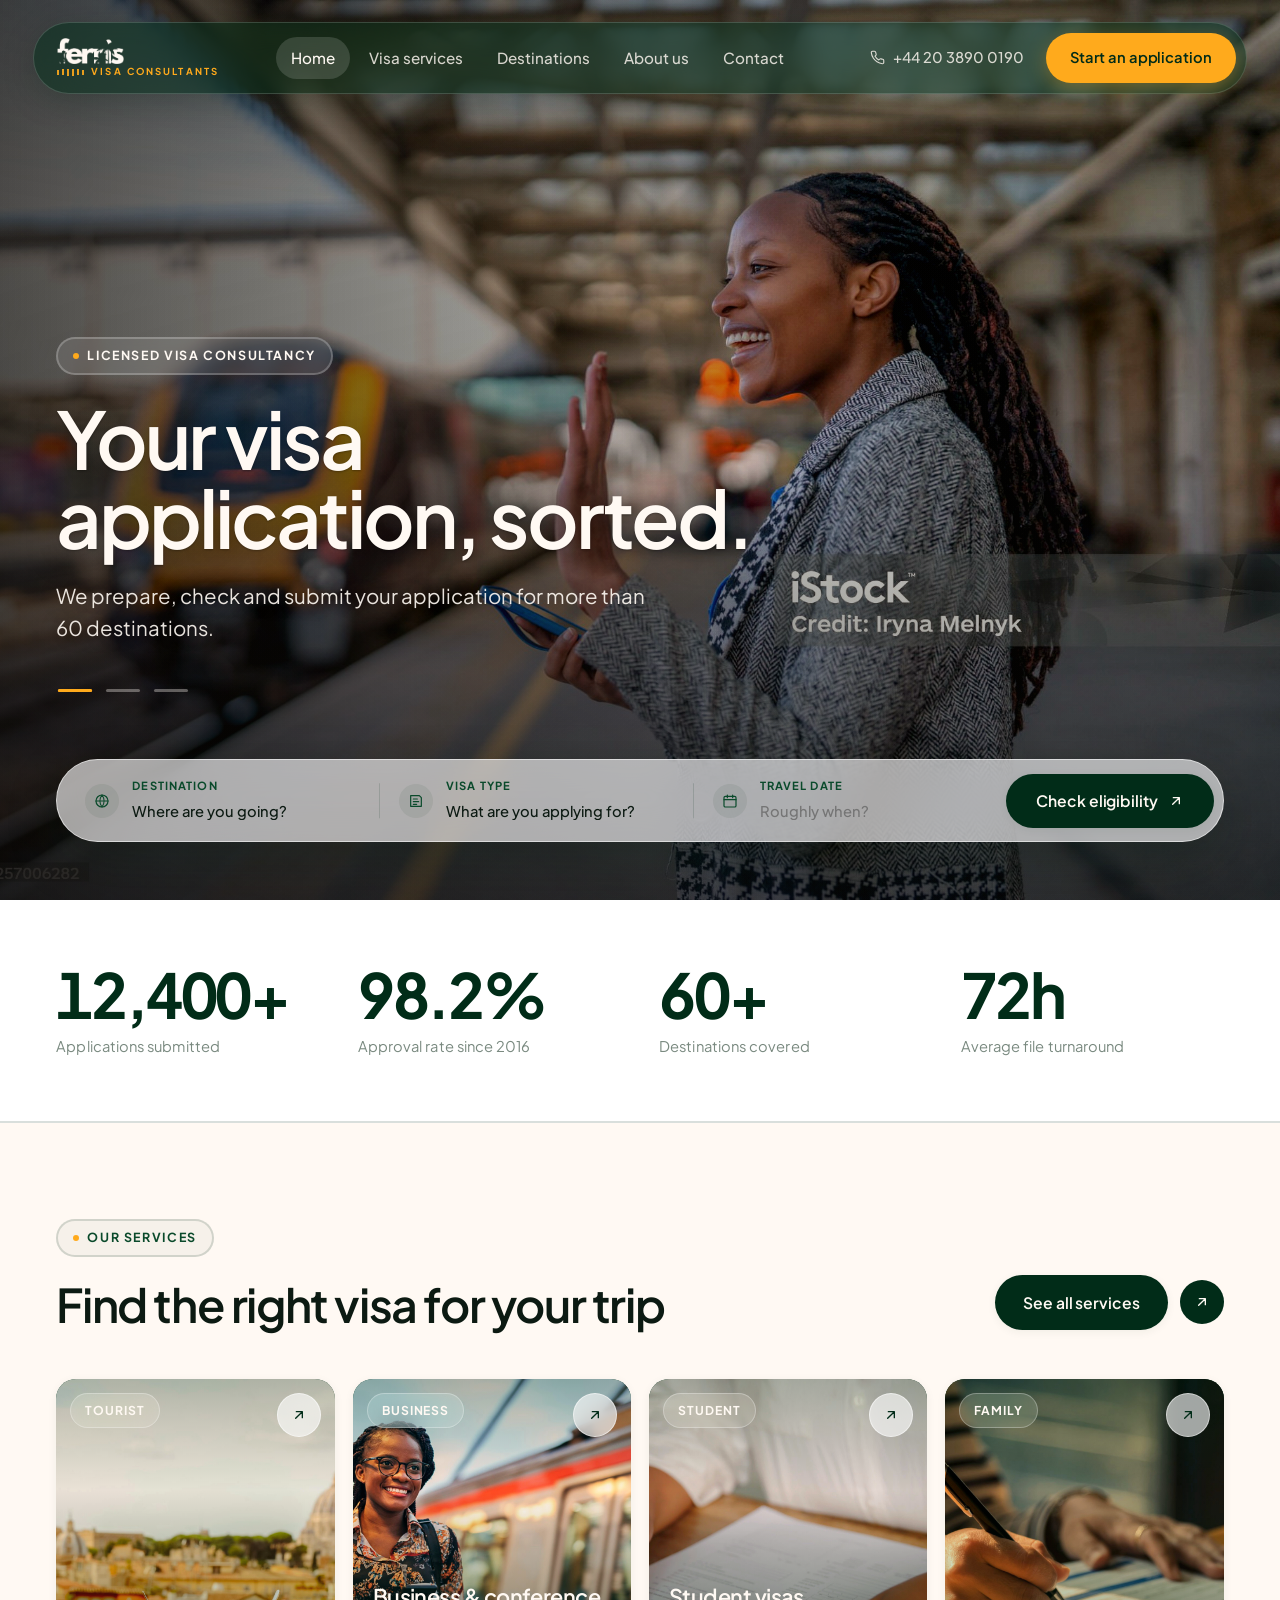
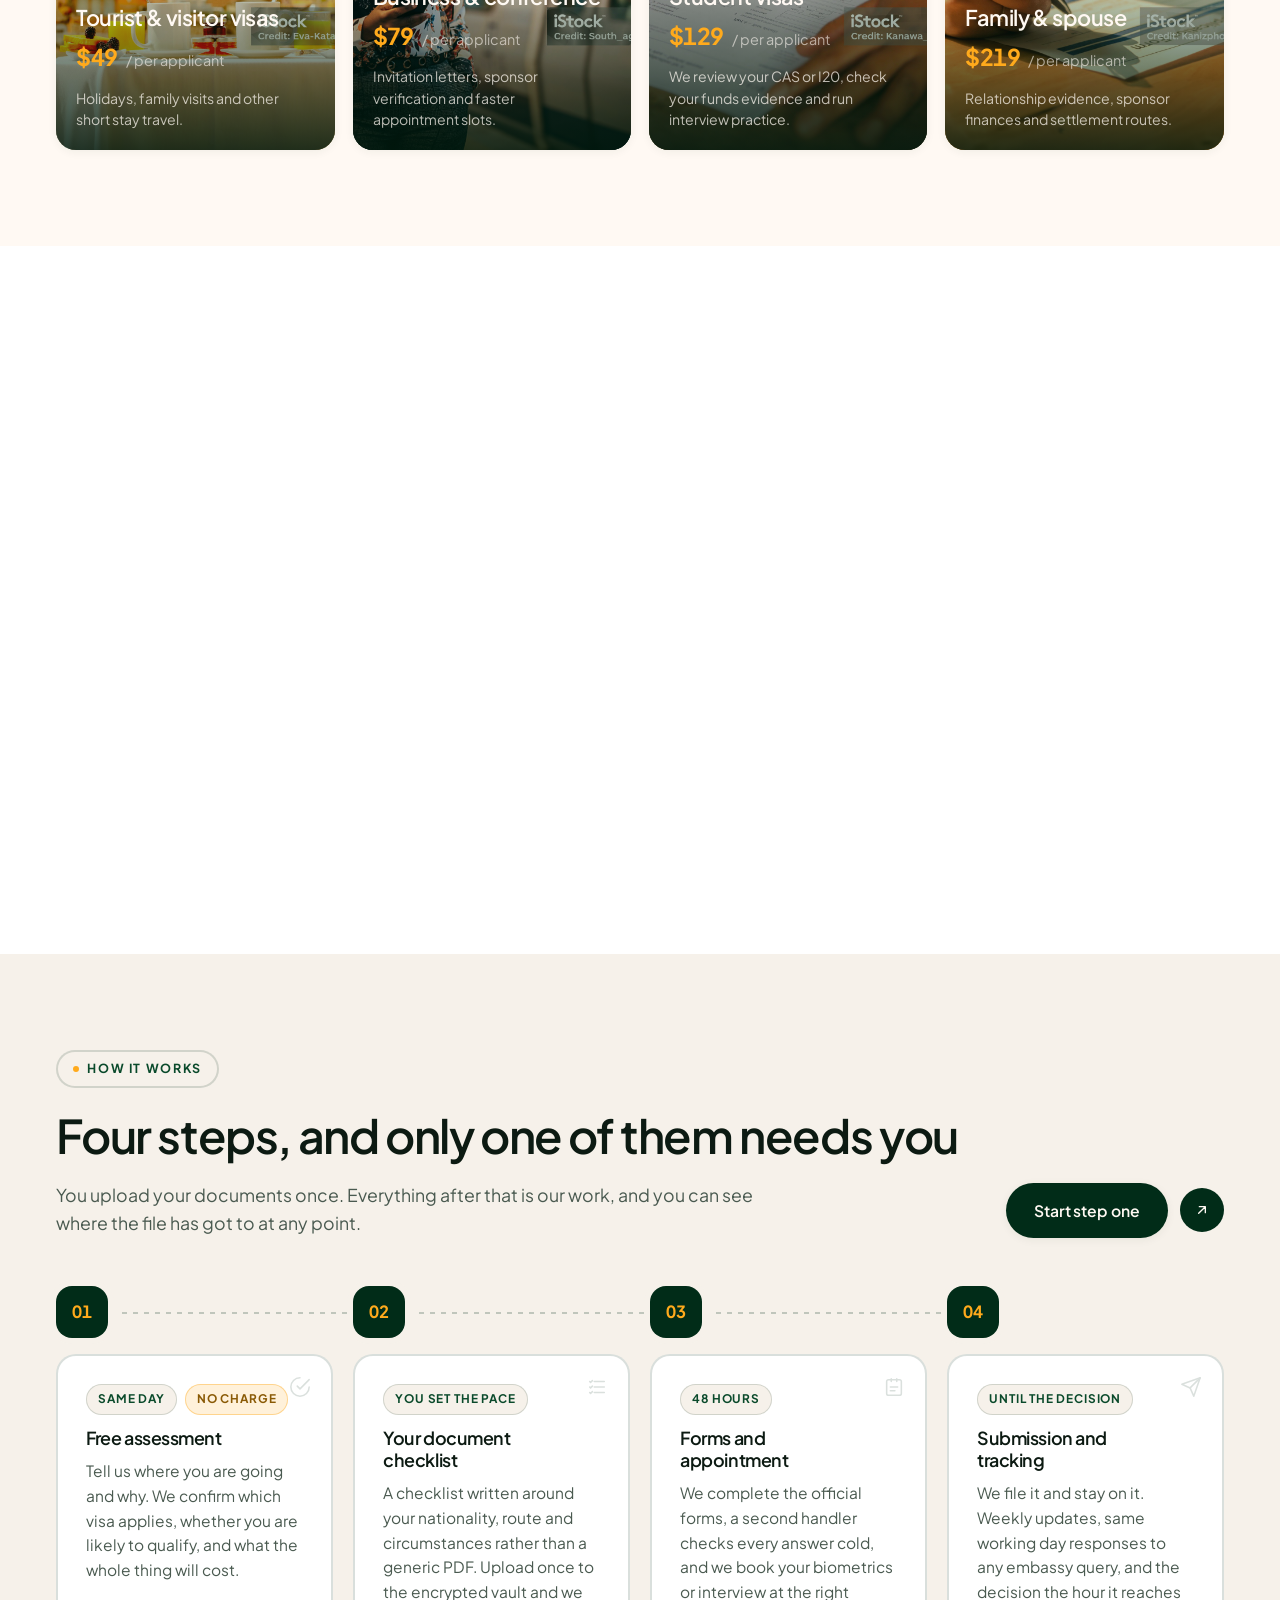
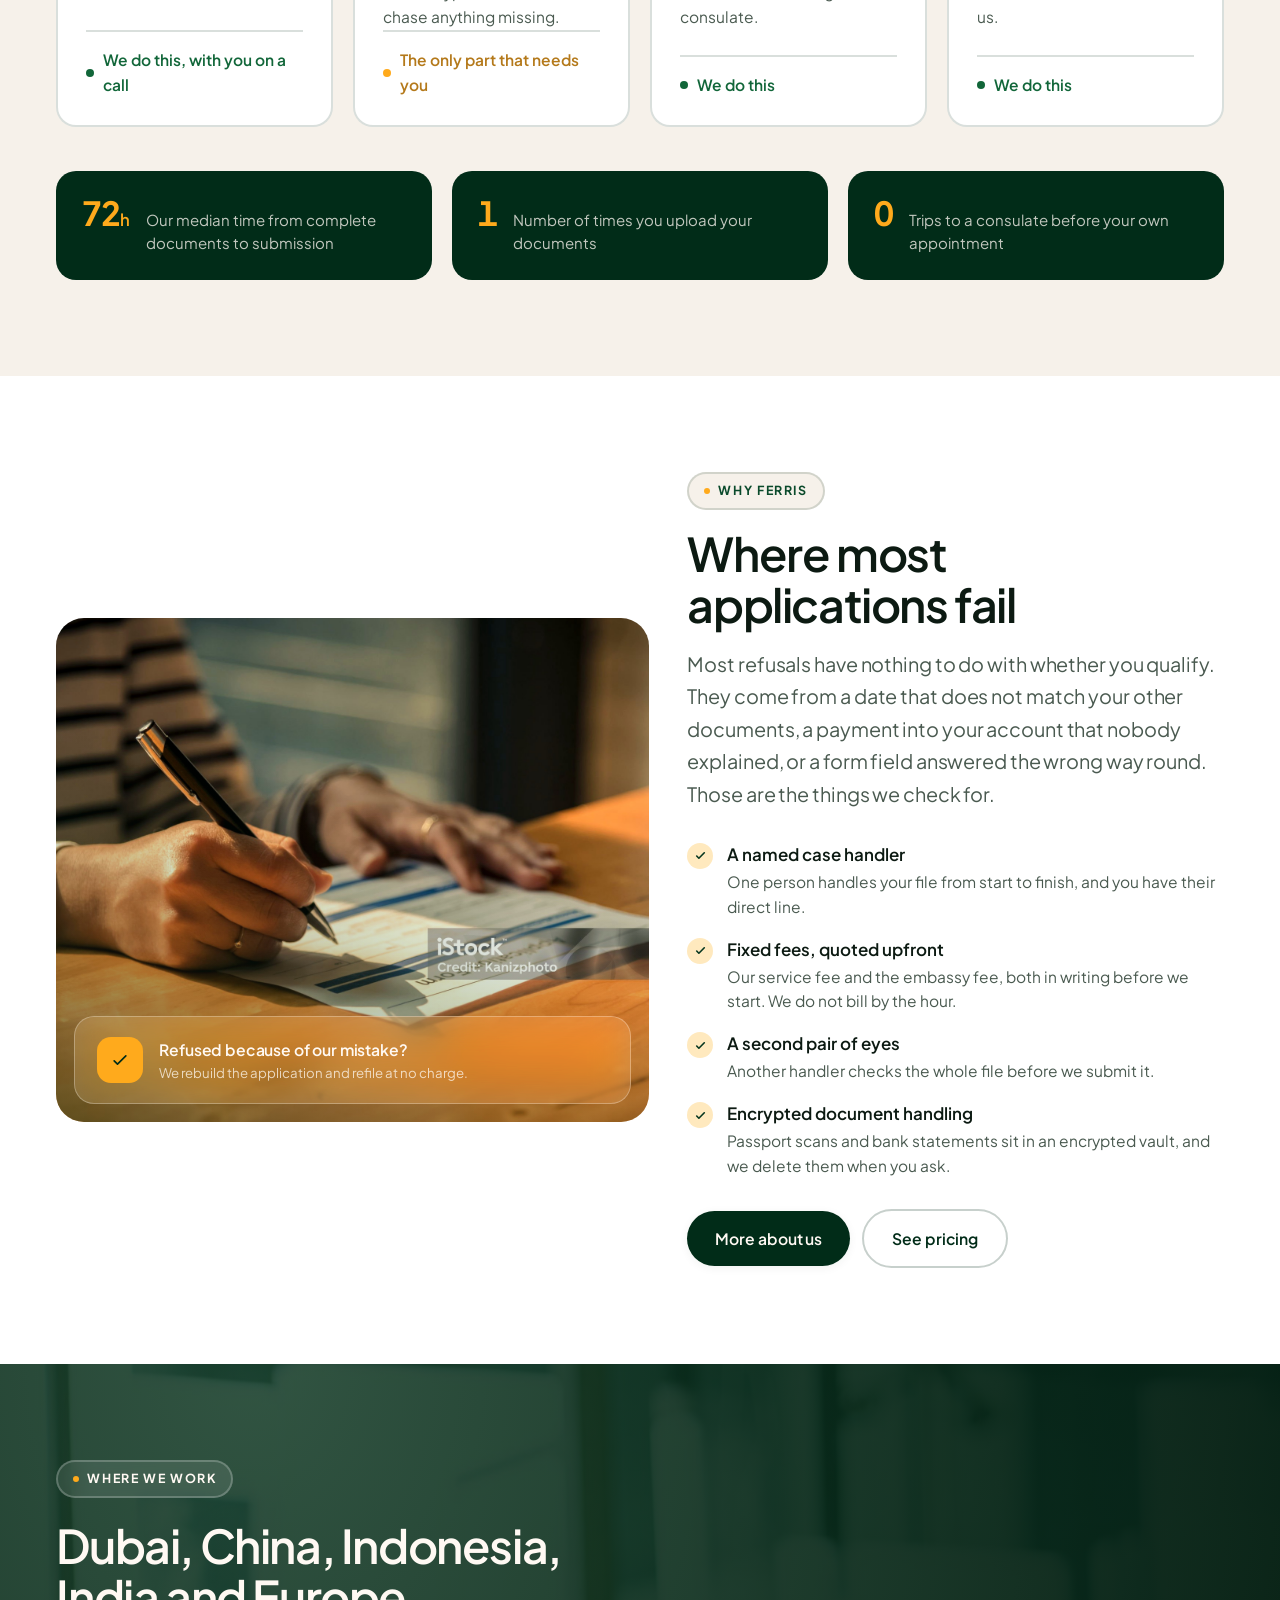
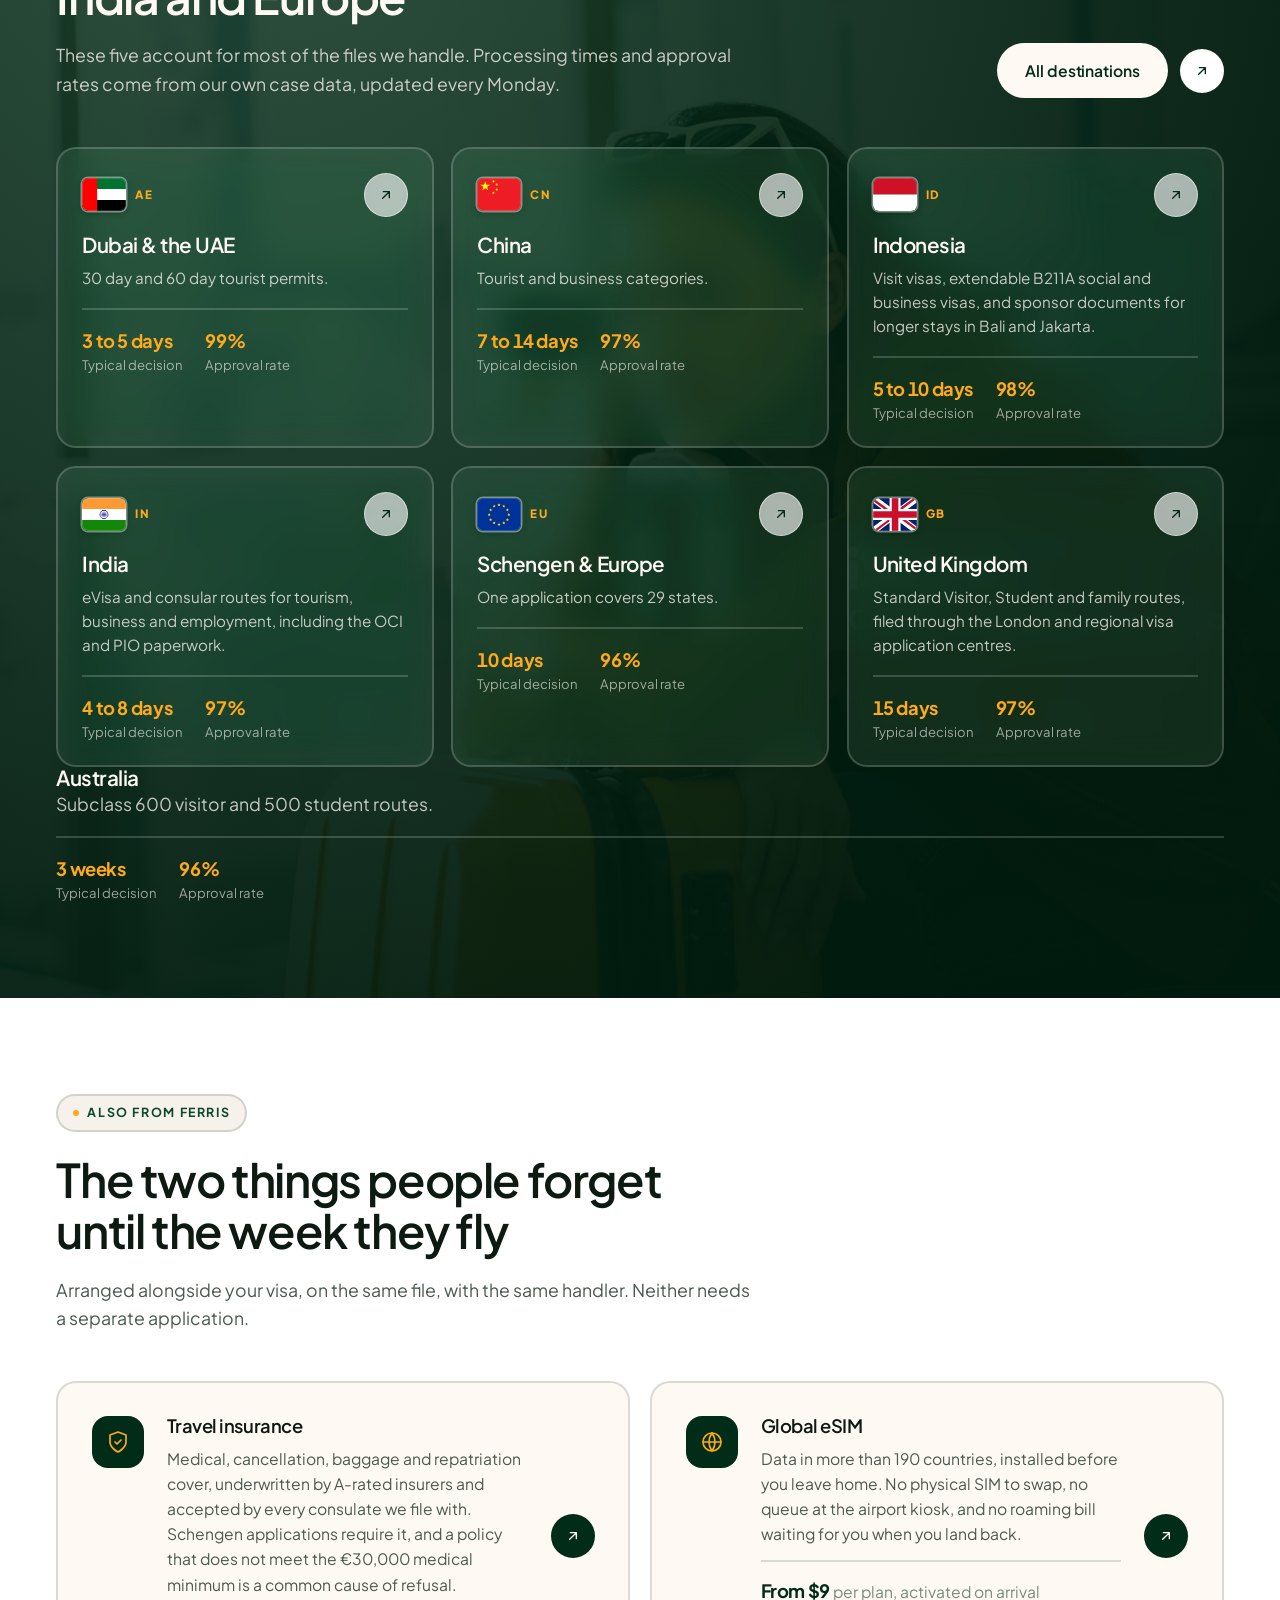
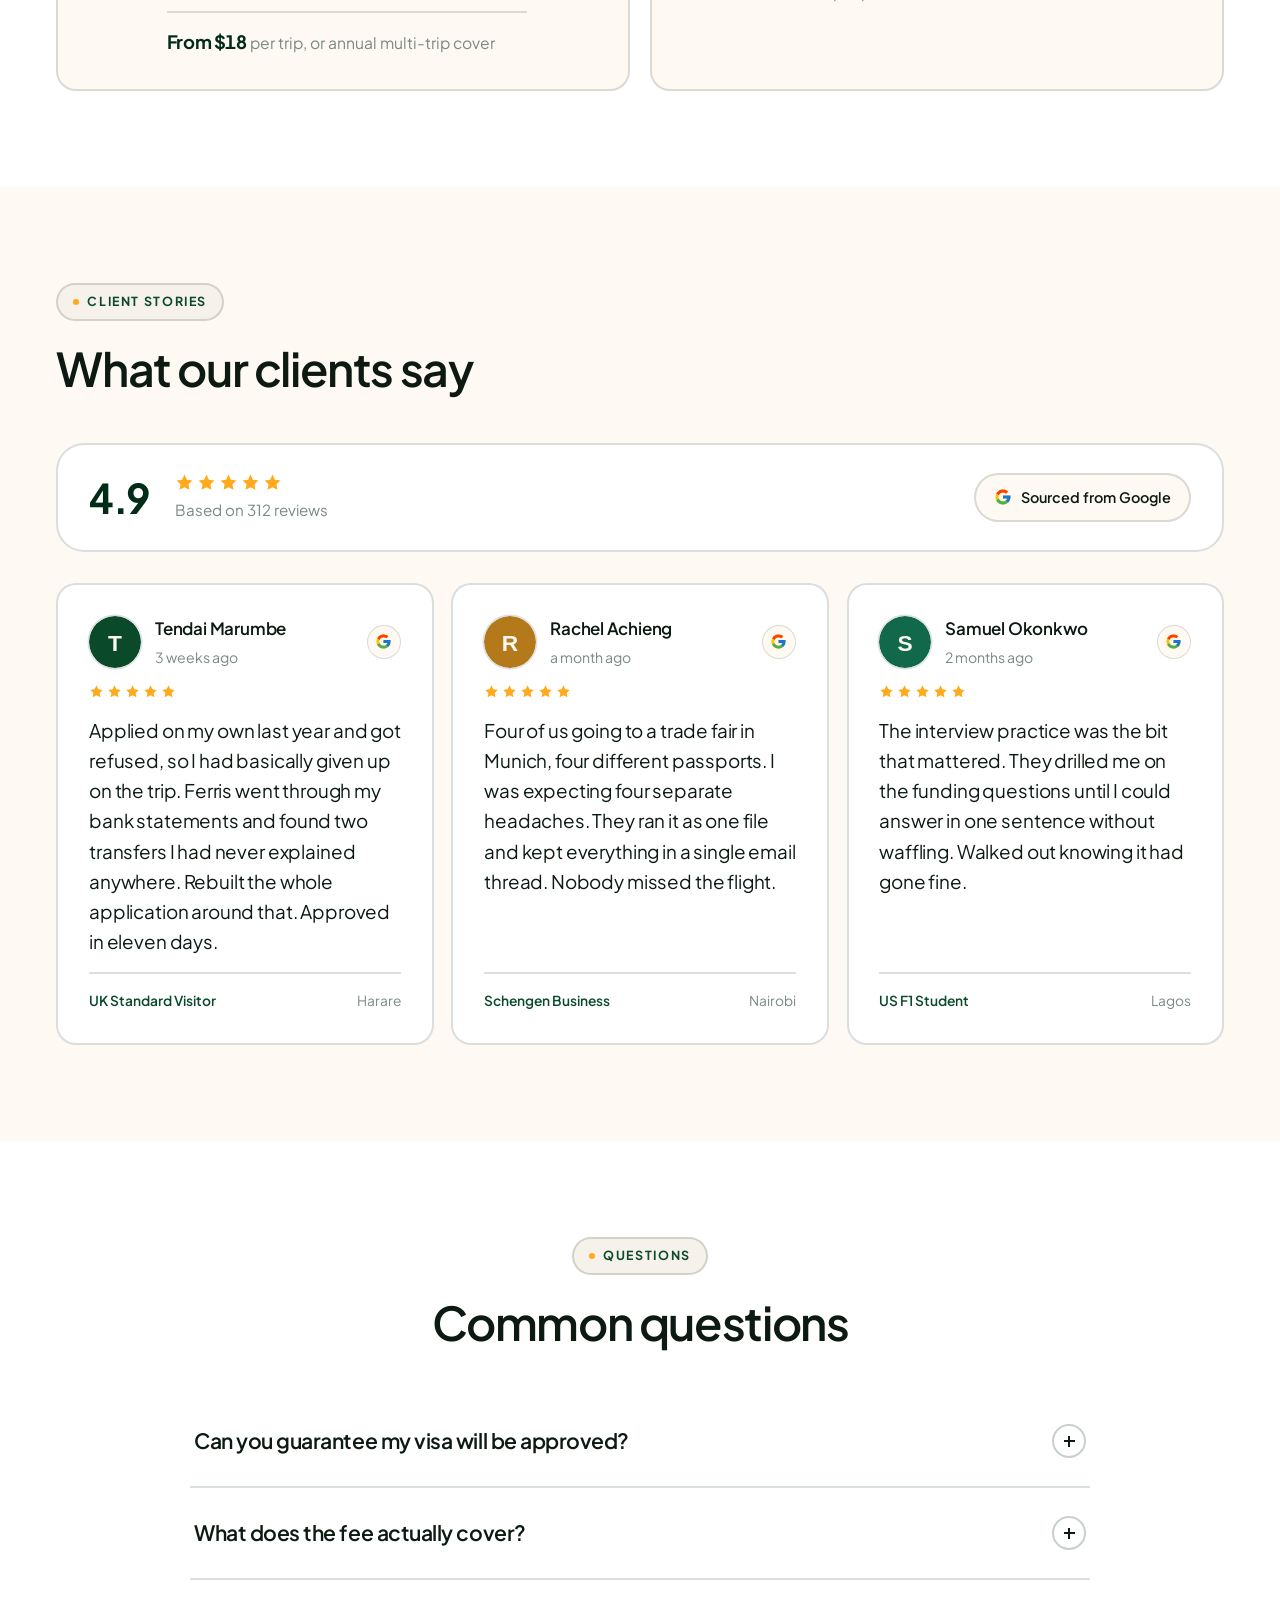
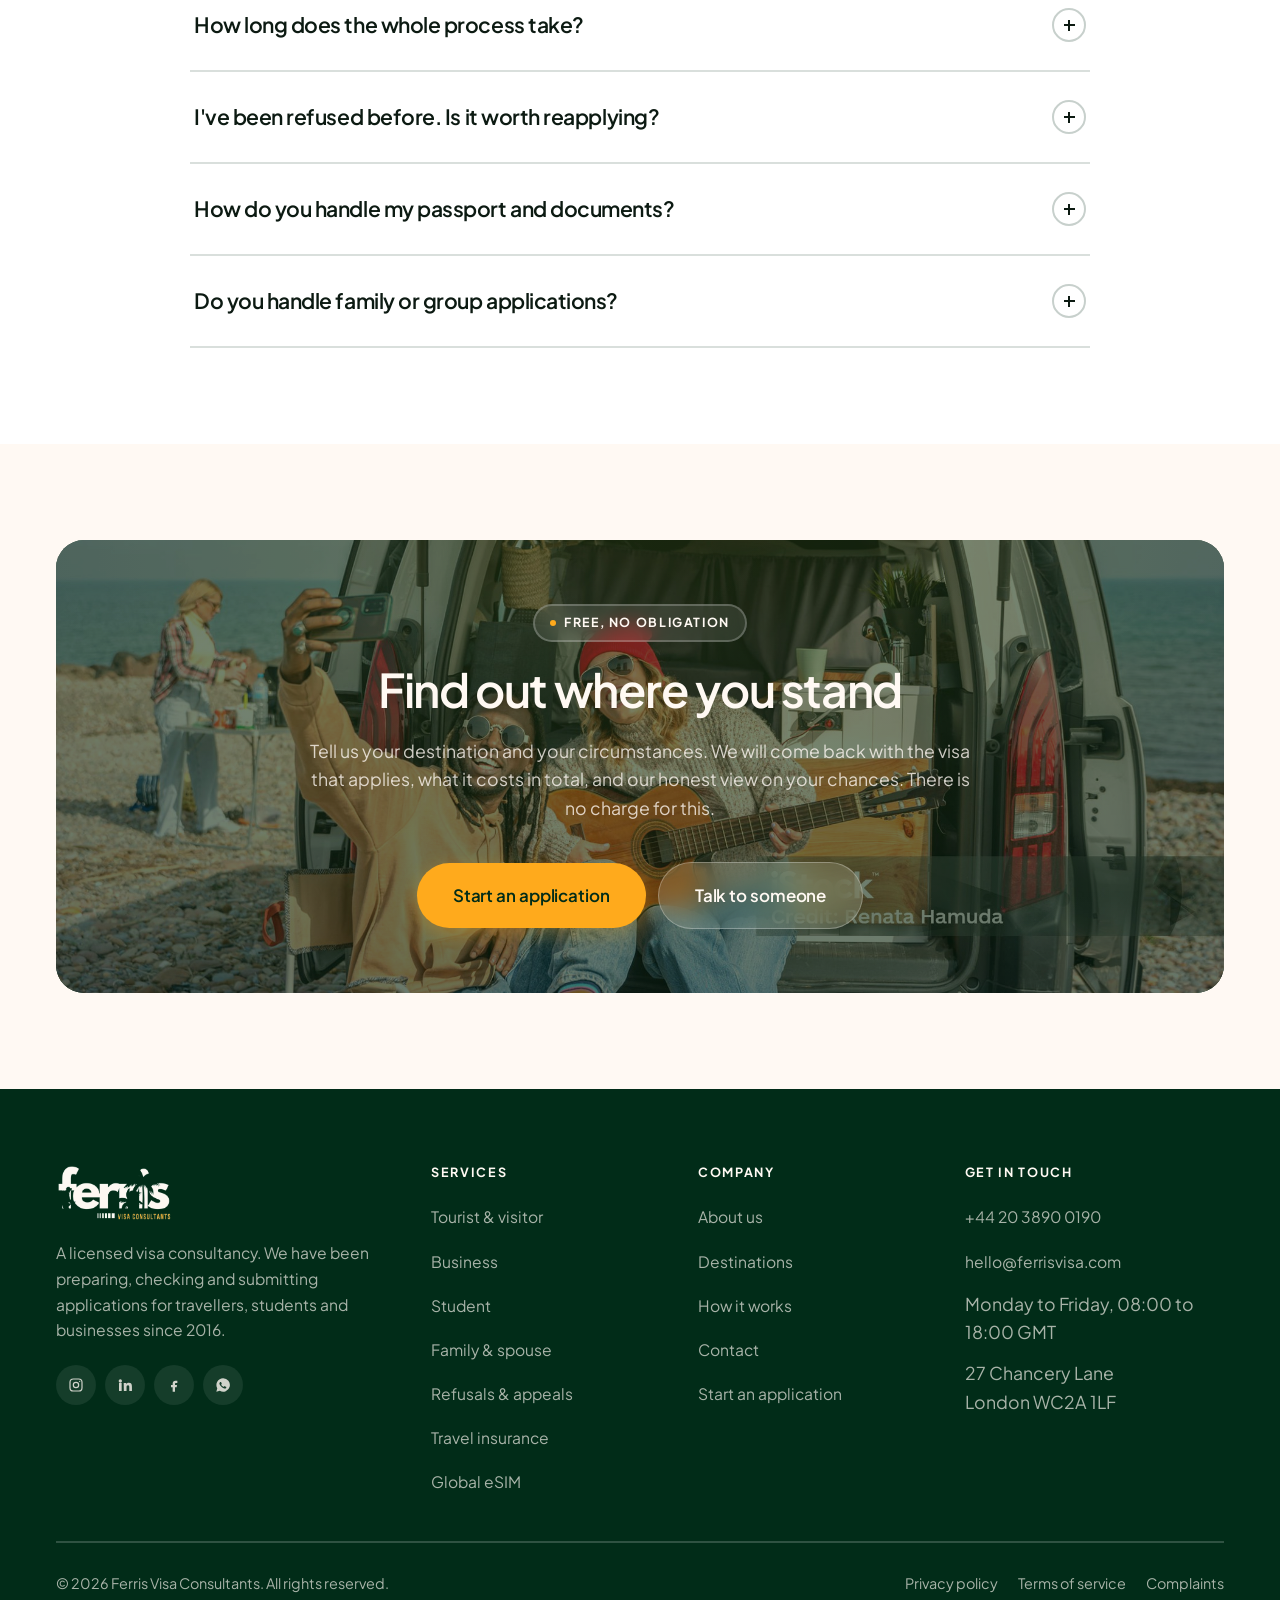
==== commit d541c3f3: "Remove work permits; add travel history to the contact form Ferris does not do work permits, so the " ====
--- a/index.html
+++ b/index.html
@@ -9,7 +9,7 @@
 <link rel="preconnect" href="https://fonts.googleapis.com">
 <link rel="preconnect" href="https://fonts.gstatic.com" crossorigin>
 <link rel="stylesheet" href="assets/css/flags.css?v=064134d4d3">
-<link rel="stylesheet" href="assets/css/styles.css?v=73bf2d6f25">
+<link rel="stylesheet" href="assets/css/styles.css?v=80c5700b69">
 <script>document.documentElement.classList.remove('no-js')</script>
 </head>
 <body>
@@ -119,7 +119,6 @@
               <option value="tourist">Tourist / visitor</option>
               <option value="business">Business</option>
               <option value="student">Student</option>
-              <option value="work">Work permit</option>
               <option value="family">Family &amp; spouse</option>
               <option value="transit">Transit</option>
             </select>
@@ -217,18 +216,18 @@
         </div>
       </a>
 
-      <a class="card reveal" data-d="3" href="services.html#work">
-        <img src="assets/img/train-window.jpg" alt="A man travelling by train with headphones and a coffee">
+      <a class="card reveal" data-d="3" href="services.html#family">
+        <img src="assets/img/form-signing.jpg" alt="A couple completing an application form together">
         <div class="card-top">
-          <span class="card-tag">Work</span>
+          <span class="card-tag">Family</span>
           <span class="arrow-btn arrow-btn--glass" aria-hidden="true">
             <svg viewBox="0 0 24 24" fill="none" stroke="currentColor" stroke-width="2" stroke-linecap="round" stroke-linejoin="round"><path d="M7 17 17 7M8 7h9v9"/></svg>
           </span>
         </div>
         <div class="card-body">
-          <h3>Work permits</h3>
-          <p class="card-meta"><b>$189</b><em>/ per applicant</em></p>
-          <p class="card-note">Sponsorship certificates, skills evidence and relocation paperwork.</p>
+          <h3>Family &amp; spouse</h3>
+          <p class="card-meta"><b>$219</b><em>/ per applicant</em></p>
+          <p class="card-note">Relationship evidence, sponsor finances and settlement routes.</p>
         </div>
       </a>
     </div>
@@ -415,7 +414,7 @@
             <span class="arrow-btn arrow-btn--glass" aria-hidden="true"><svg viewBox="0 0 24 24" fill="none" stroke="currentColor" stroke-width="2" stroke-linecap="round" stroke-linejoin="round"><path d="M7 17 17 7M8 7h9v9"/></svg></span>
           </div>
           <h3>Dubai &amp; the UAE</h3>
-          <p>30 day and 60 day tourist permits plus employment entry permits.</p>
+          <p>30 day and 60 day tourist permits.</p>
           <div class="tile-foot"><div><b>3 to 5 days</b>Typical decision</div><div><b>99%</b>Approval rate</div></div>
         </a>
 
@@ -424,7 +423,7 @@
             <span class="arrow-btn arrow-btn--glass" aria-hidden="true"><svg viewBox="0 0 24 24" fill="none" stroke="currentColor" stroke-width="2" stroke-linecap="round" stroke-linejoin="round"><path d="M7 17 17 7M8 7h9v9"/></svg></span>
           </div>
           <h3>China</h3>
-          <p>Tourist, business and work categories.</p>
+          <p>Tourist and business categories.</p>
           <div class="tile-foot"><div><b>7 to 14 days</b>Typical decision</div><div><b>97%</b>Approval rate</div></div>
         </a>
 
@@ -460,12 +459,12 @@
             <span class="arrow-btn arrow-btn--glass" aria-hidden="true"><svg viewBox="0 0 24 24" fill="none" stroke="currentColor" stroke-width="2" stroke-linecap="round" stroke-linejoin="round"><path d="M7 17 17 7M8 7h9v9"/></svg></span>
           </div>
           <h3>United Kingdom</h3>
-          <p>Standard Visitor, Skilled Worker, Student and family routes, filed through the London and regional visa application centres.</p>
+          <p>Standard Visitor, Student and family routes, filed through the London and regional visa application centres.</p>
           <div class="tile-foot"><div><b>15 days</b>Typical decision</div><div><b>97%</b>Approval rate</div></div>
         </a>
       </div>
           <h3>Australia</h3>
-          <p>Subclass 600 visitor, 500 student and 417 working holiday.</p>
+          <p>Subclass 600 visitor and 500 student routes.</p>
           <div class="tile-foot"><div><b>3 weeks</b>Typical decision</div><div><b>96%</b>Approval rate</div></div>
         </a>
       </div>
@@ -665,7 +664,6 @@
           <li><a href="services.html#tourist">Tourist &amp; visitor</a></li>
           <li><a href="services.html#business">Business</a></li>
           <li><a href="services.html#student">Student</a></li>
-          <li><a href="services.html#work">Work permits</a></li>
           <li><a href="services.html#family">Family &amp; spouse</a></li>
           <li><a href="services.html#appeals">Refusals &amp; appeals</a></li>
           <li><a href="services.html#insurance">Travel insurance</a></li>
@@ -708,6 +706,6 @@
 </main>
 </div>
 
-<script src="assets/js/main.js?v=ac67e3da38"></script>
+<script src="assets/js/main.js?v=657f707dcc"></script>
 </body>
 </html>
--- a/assets/css/styles.css
+++ b/assets/css/styles.css
@@ -1420,3 +1420,10 @@
 }
 .process-fact b span{font-size:.5em;font-weight:600;letter-spacing:0}
 .process-fact > span{font-size:.94rem;line-height:1.5;color:rgba(255,249,243,.76)}
+
+/* a shorter textarea for list-style answers, plus inline field help */
+.field textarea.field-compact{min-height:86px}
+.field-hint{
+  font-size:.86rem;line-height:1.5;color:var(--muted);
+  margin-top:-2px;
+}
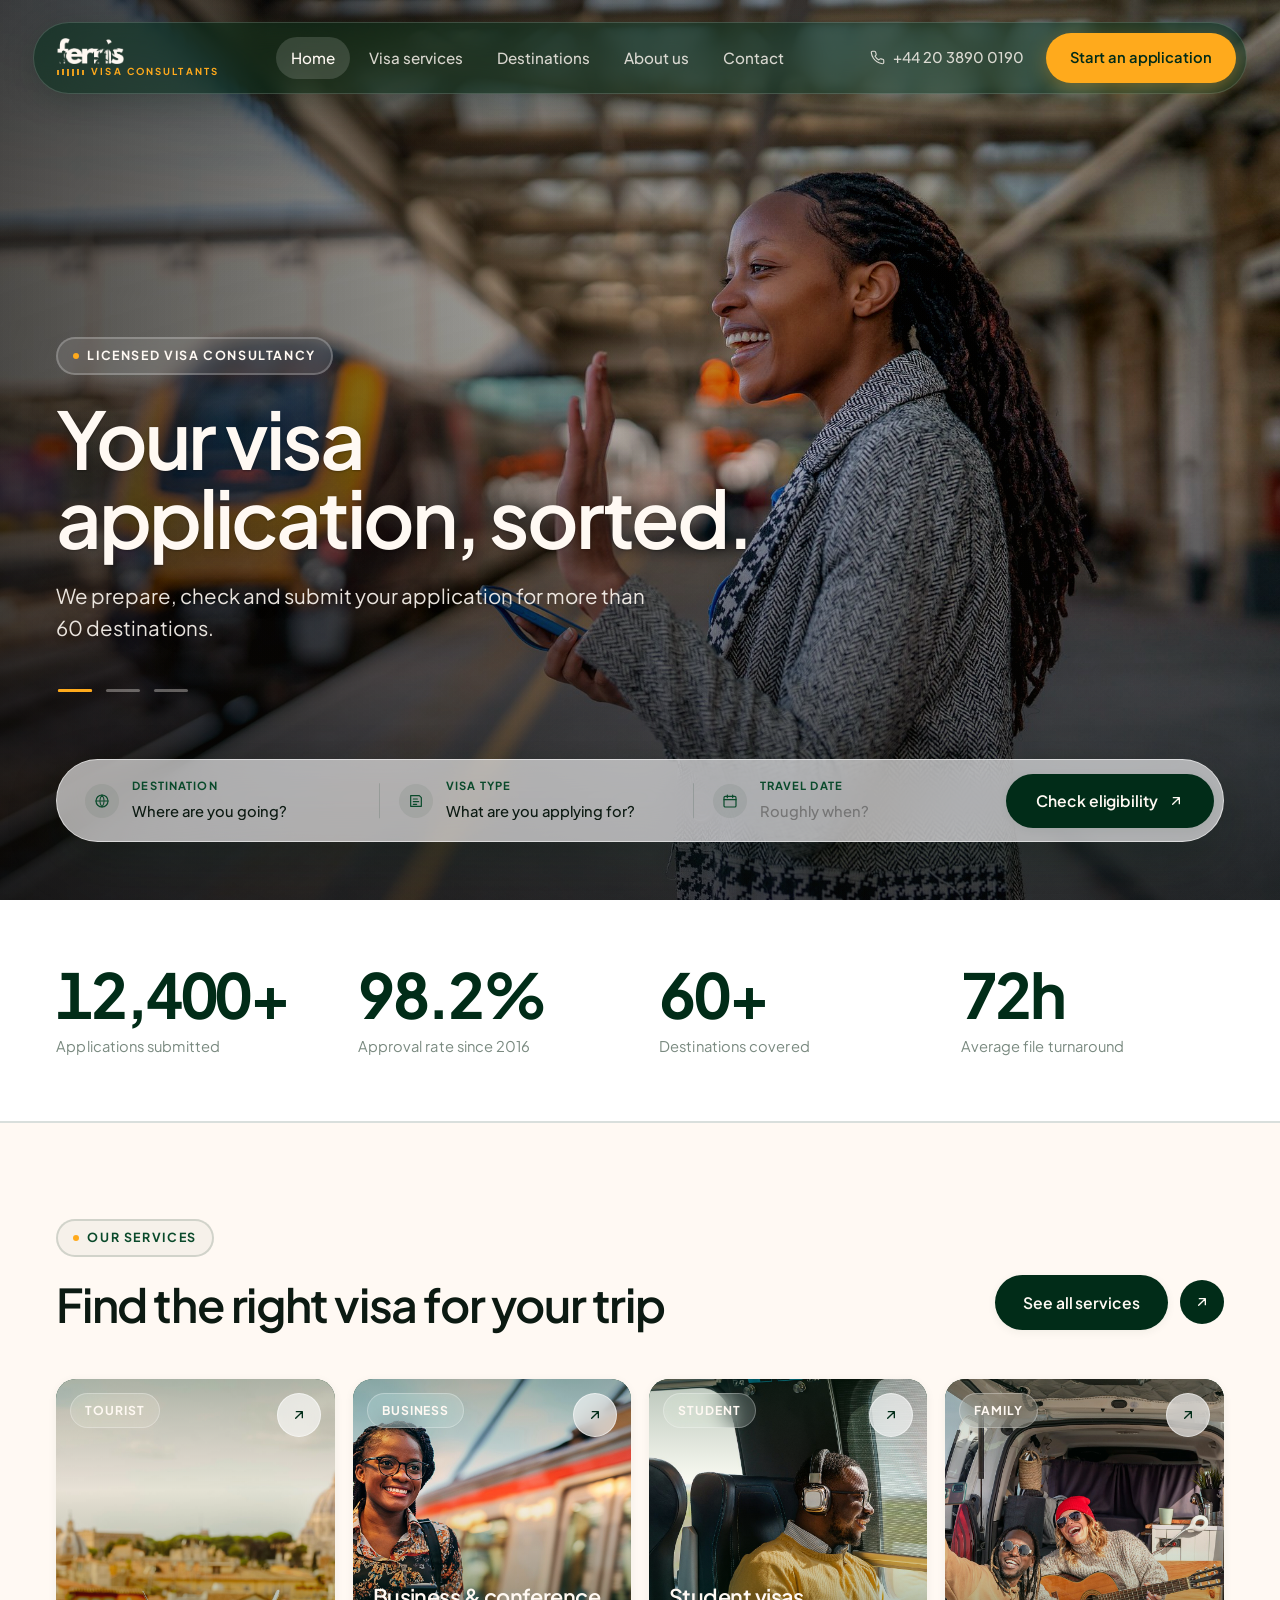
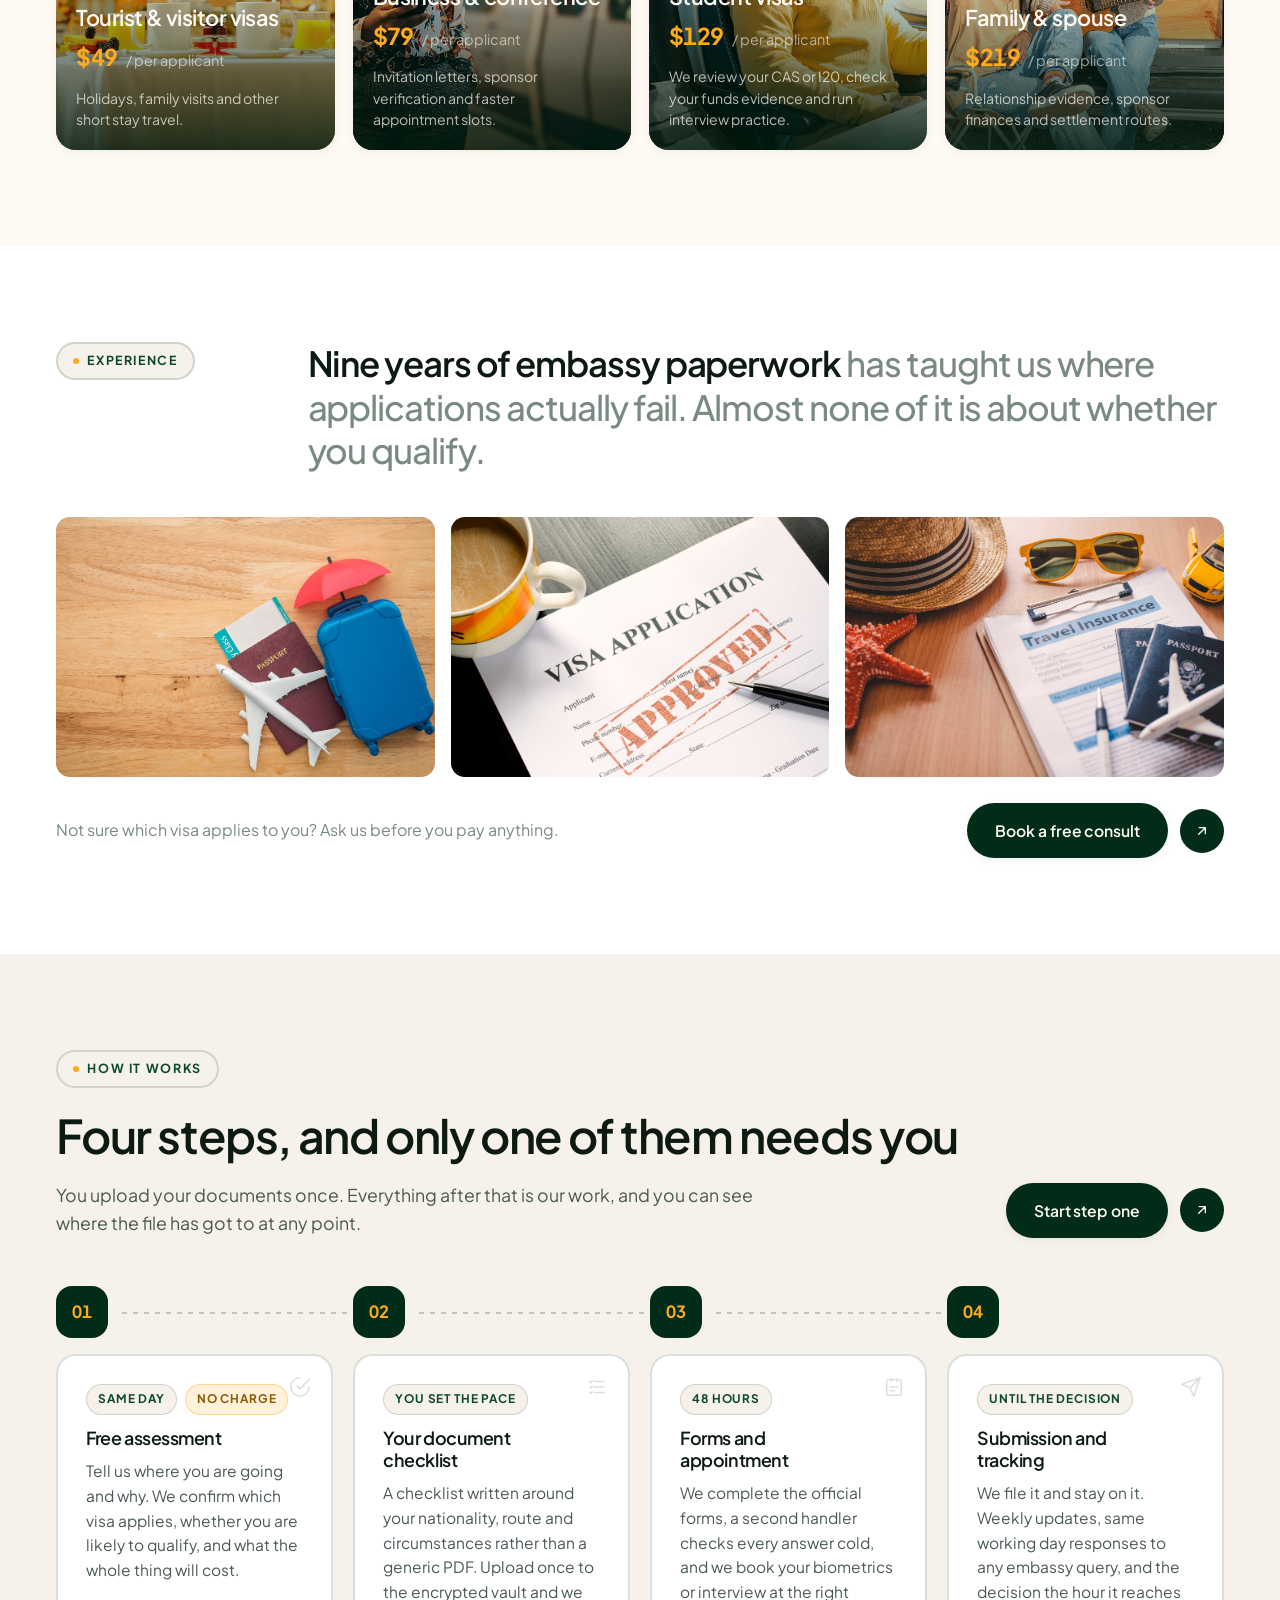
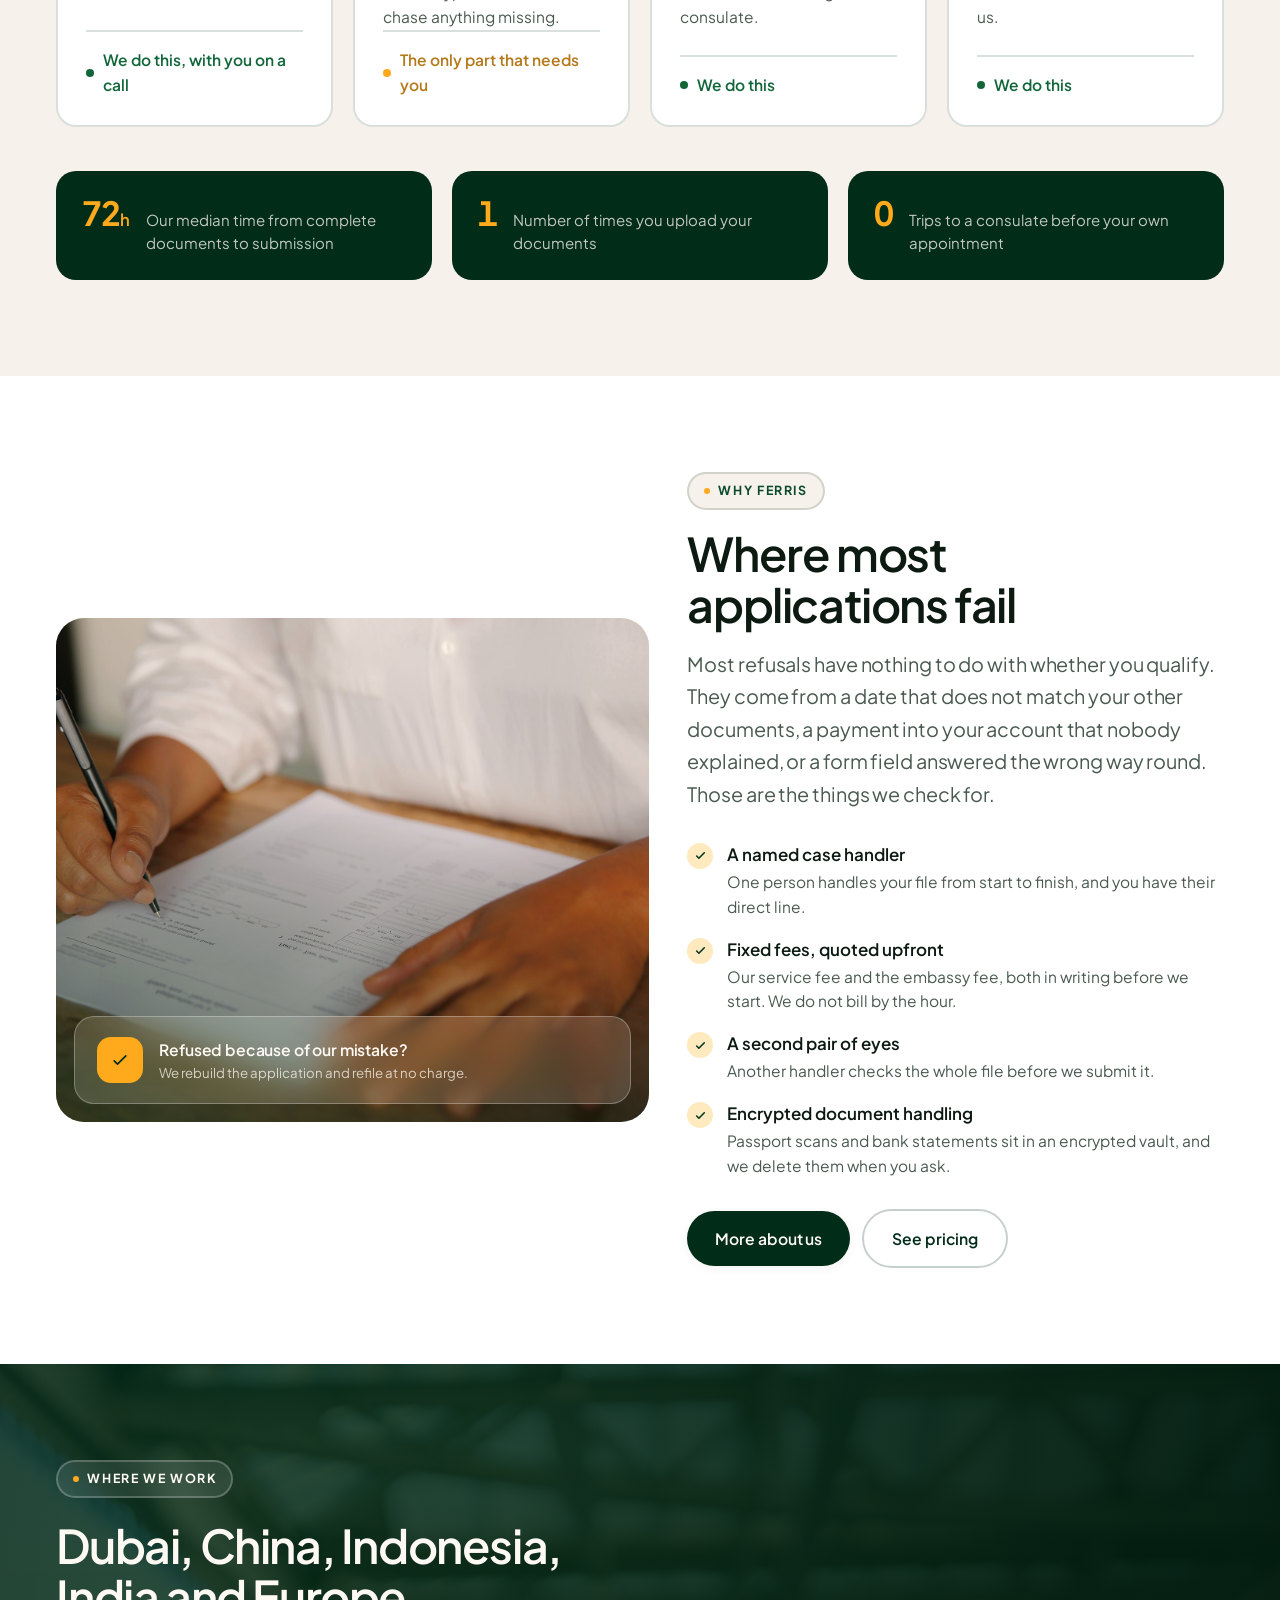
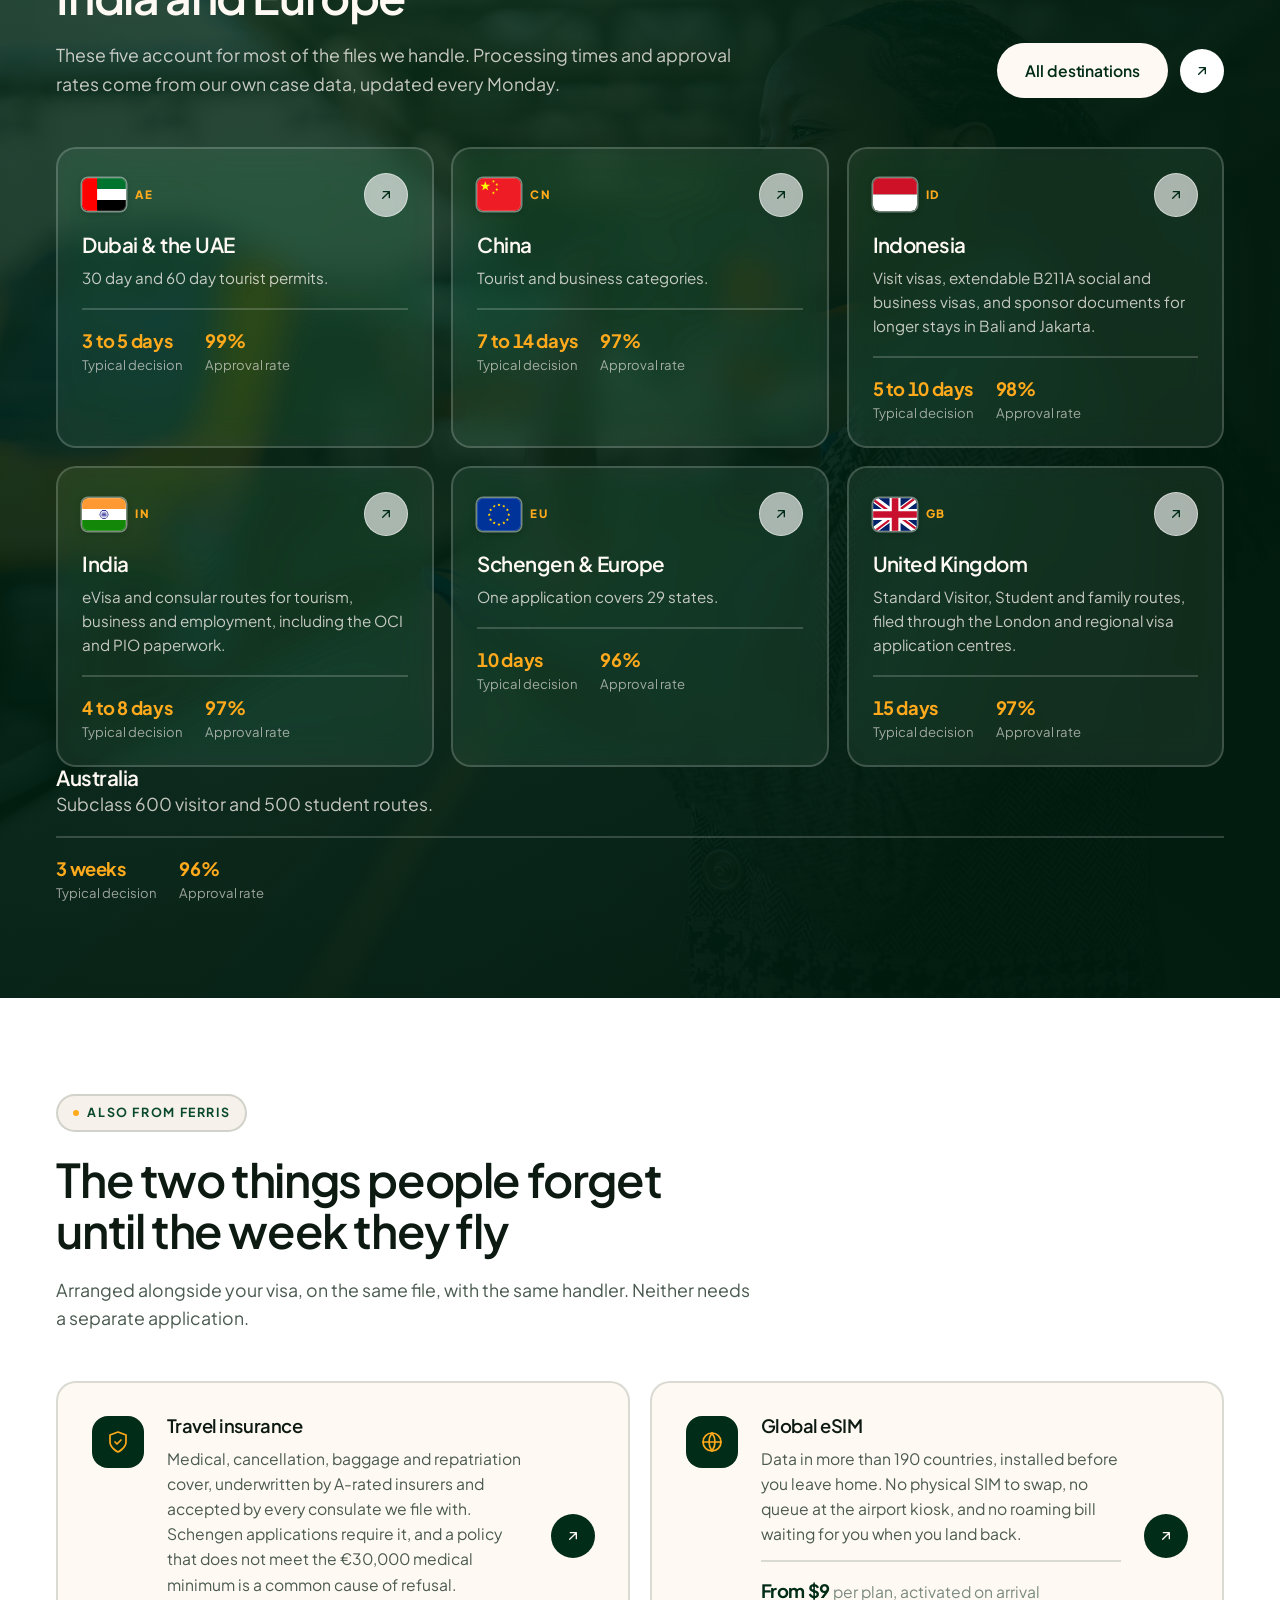
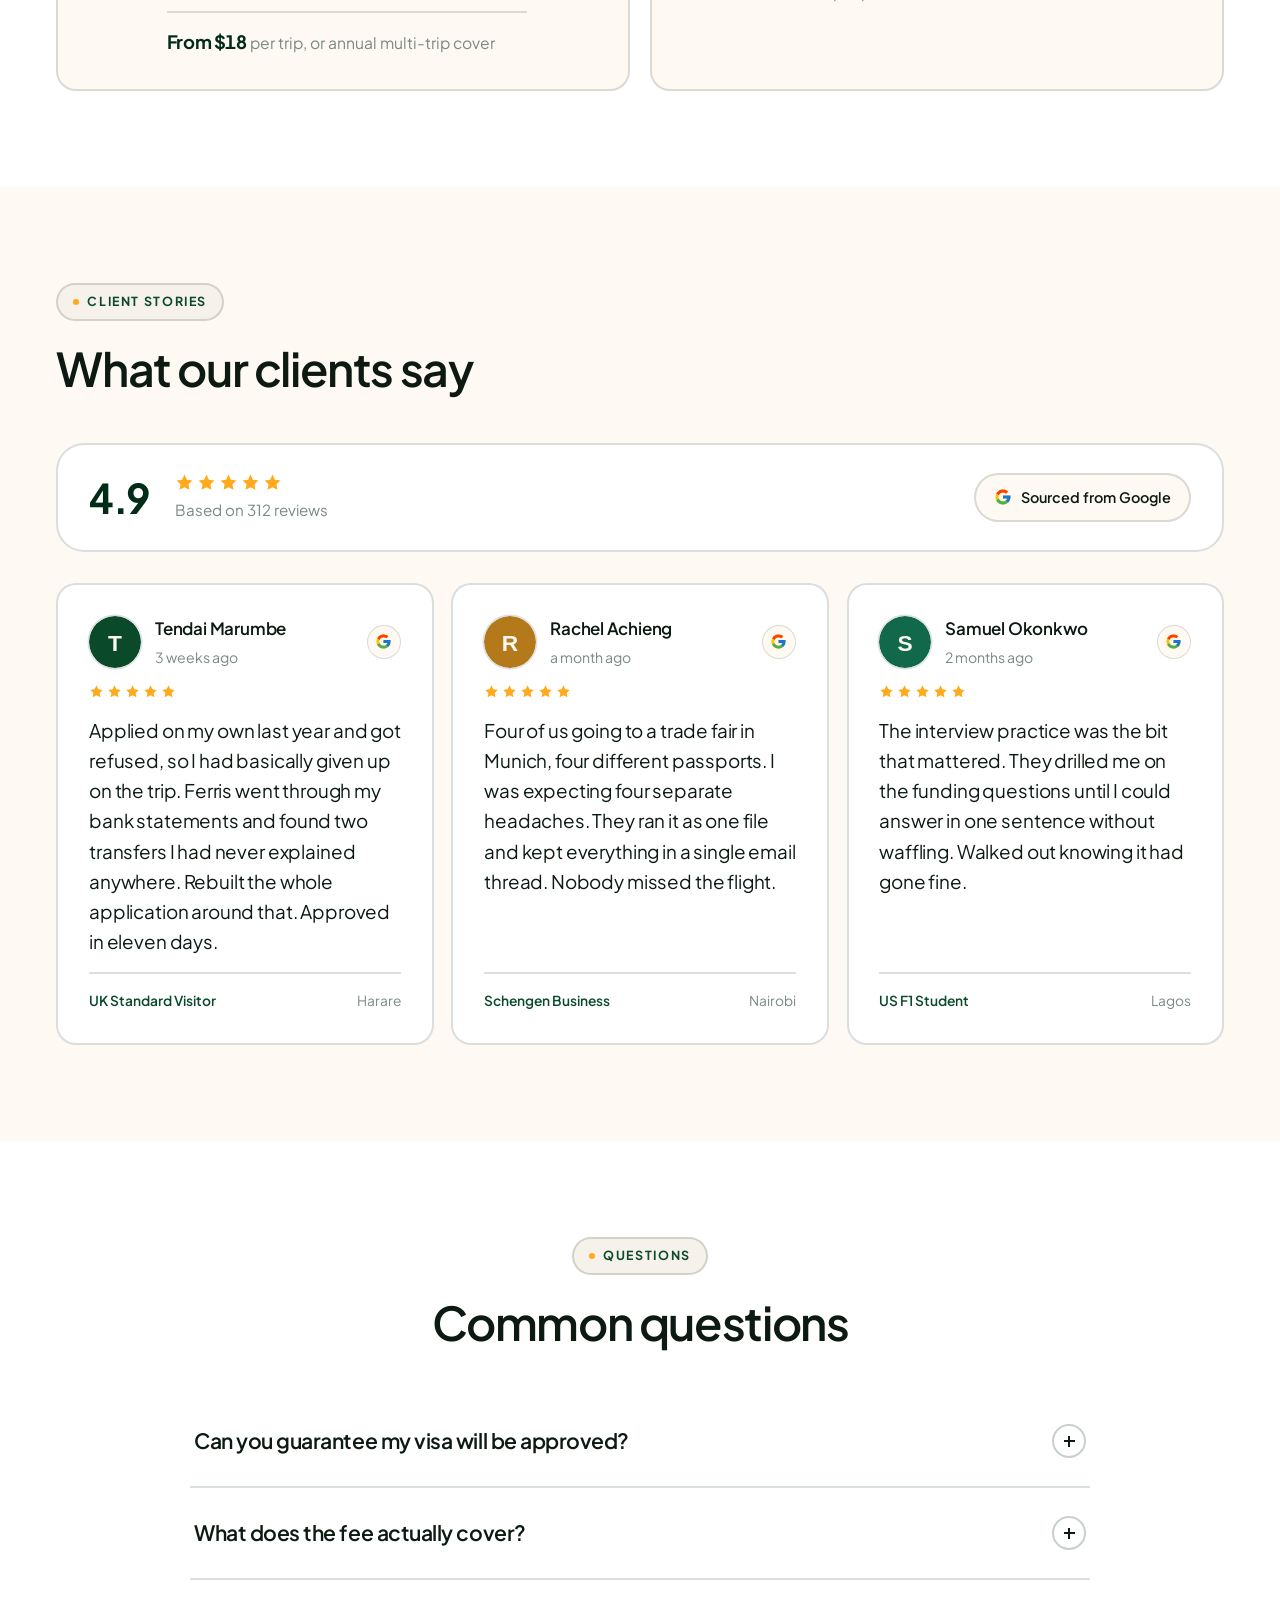
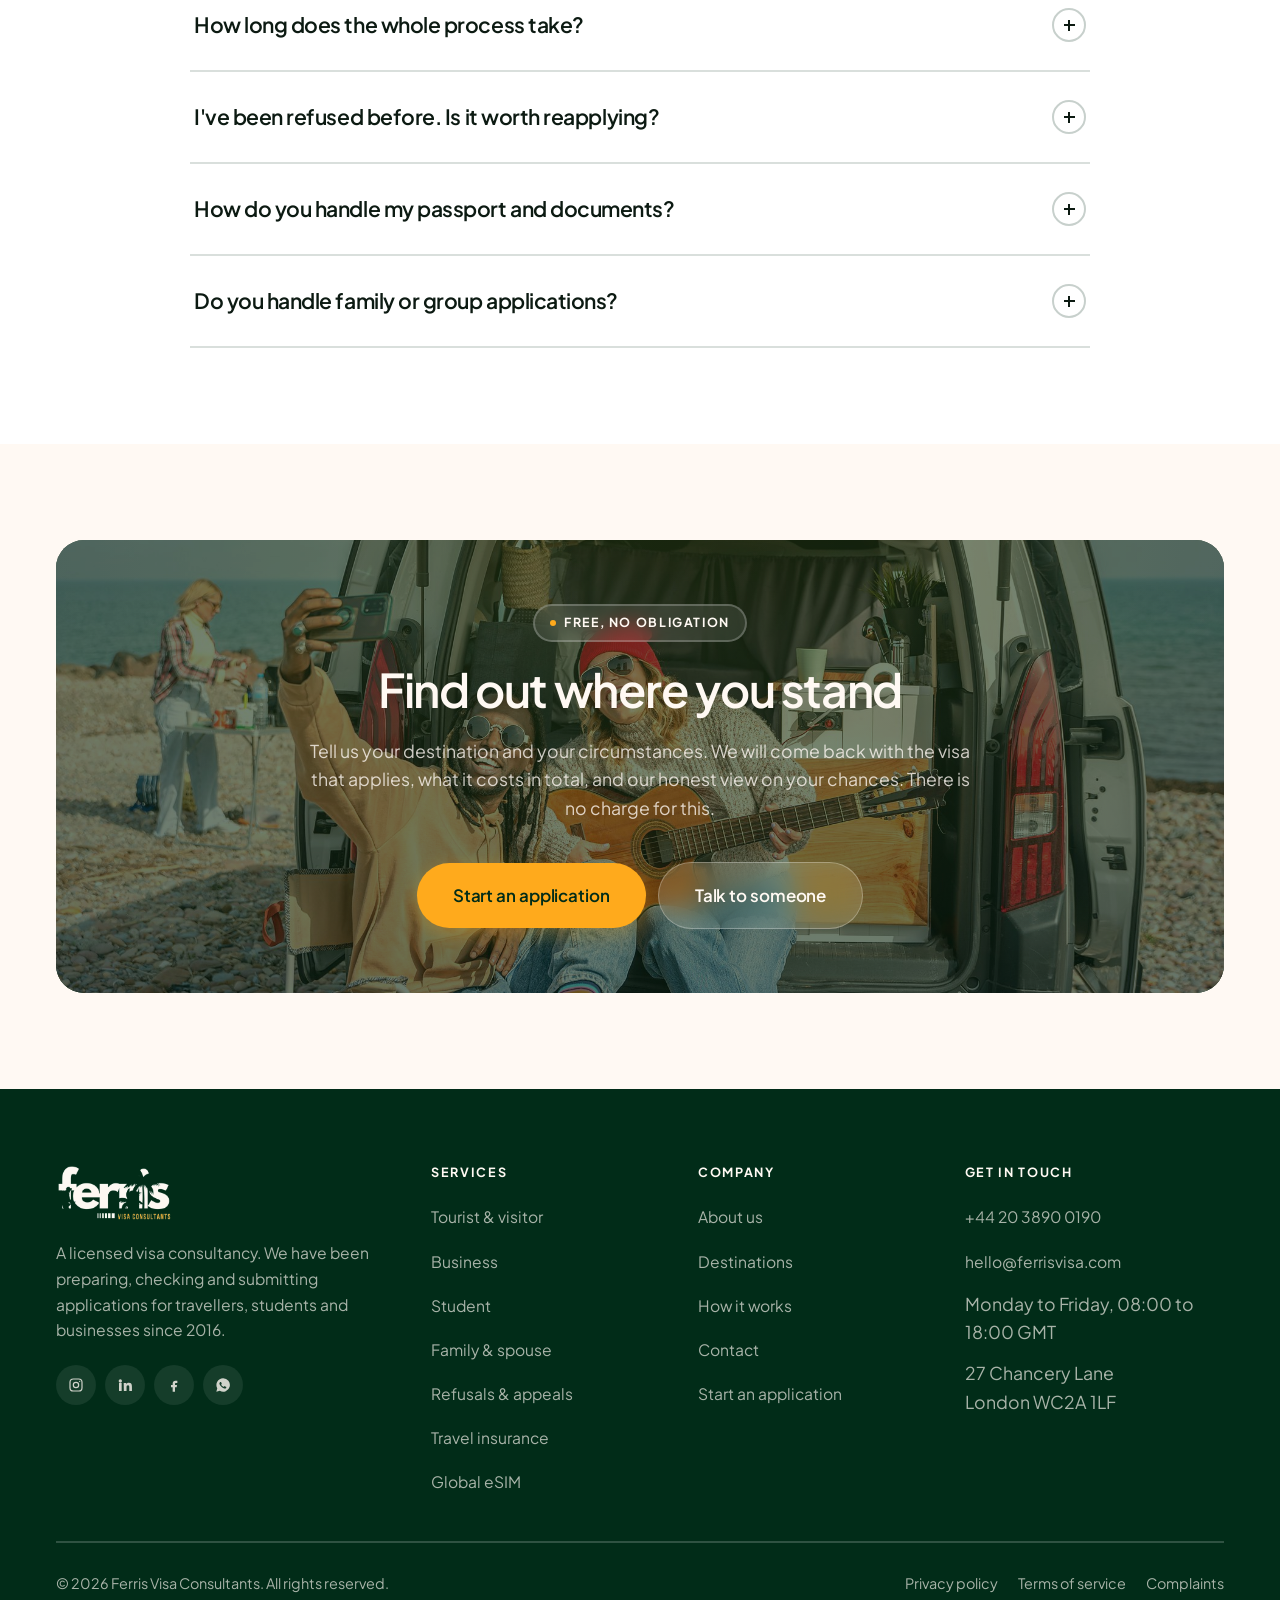
==== commit a1c638a4: "Replace watermarked previews with the licensed iStock photography Nine licensed originals built into" ====
--- a/index.html
+++ b/index.html
@@ -5,7 +5,7 @@
 <meta name="viewport" content="width=device-width, initial-scale=1">
 <title>Ferris Visa Consultants | Visa Services for 60+ Countries</title>
 <meta name="description" content="Ferris Visa Consultants prepares, checks and submits visa applications for more than 60 destinations. Fixed fees quoted upfront and a named case handler on every file.">
-<link rel="icon" href="assets/favicon.svg" type="image/svg+xml">
+<link rel="icon" href="assets/favicon.svg?v=14e6acf57c" type="image/svg+xml">
 <link rel="preconnect" href="https://fonts.googleapis.com">
 <link rel="preconnect" href="https://fonts.gstatic.com" crossorigin>
 <link rel="stylesheet" href="assets/css/flags.css?v=064134d4d3">
@@ -18,7 +18,7 @@
 <div class="nav-wrap">
   <header class="nav">
     <a class="nav-logo" href="index.html" aria-label="Ferris Visa Consultants home">
-      <img src="assets/logos/wordmark-cream.png" alt="Ferris">
+      <img src="assets/logos/wordmark-cream.png?v=b342797add" alt="Ferris">
       <span class="nav-logo-sub" aria-hidden="true"><span class="bars"><span></span><span></span><span></span><span></span><span></span><span></span></span>Visa Consultants</span>
     </a>
 
@@ -48,13 +48,13 @@
   <section class="hero">
     <div class="hero-media" data-hero-media>
       <div class="hero-slide is-active" data-slide="0">
-        <img src="assets/img/station-wave.jpg" alt="A traveller waving as her train arrives at the platform" fetchpriority="high">
+        <img src="assets/img/station-wave.jpg?v=1b667bf76f" srcset="assets/img/station-wave-1024.jpg?v=85c663ff32 1024w, assets/img/station-wave.jpg?v=1b667bf76f 1920w, assets/img/station-wave-2560.jpg?v=97bb0cf898 2560w" sizes="100vw" alt="A traveller waving as her train arrives at the platform" fetchpriority="high">
       </div>
       <div class="hero-slide" data-slide="1">
-        <img src="assets/img/rome-breakfast.jpg" alt="Breakfast on a rooftop terrace overlooking the domes of Rome" loading="lazy">
+        <img src="assets/img/rome-breakfast.jpg?v=0bd8b9710e" srcset="assets/img/rome-breakfast-1024.jpg?v=76c9dccfa4 1024w, assets/img/rome-breakfast.jpg?v=0bd8b9710e 1920w, assets/img/rome-breakfast-2560.jpg?v=676f16e5f8 2560w" sizes="100vw" alt="Breakfast on a rooftop terrace overlooking the domes of Rome" loading="lazy">
       </div>
       <div class="hero-slide" data-slide="2">
-        <img src="assets/img/visa-approved.jpg" alt="A visa application form stamped approved" loading="lazy">
+        <img src="assets/img/visa-approved.jpg?v=fbbf1ec698" srcset="assets/img/visa-approved-1024.jpg?v=42f09af5d0 1024w, assets/img/visa-approved.jpg?v=fbbf1ec698 1920w, assets/img/visa-approved-2560.jpg?v=95a2a26a79 2560w" sizes="100vw" alt="A visa application form stamped approved" loading="lazy">
       </div>
     </div>
 
@@ -172,7 +172,7 @@
 
     <div class="cards">
       <a class="card reveal" href="services.html#tourist">
-        <img src="assets/img/rome-breakfast.jpg" alt="Breakfast on a rooftop overlooking Rome">
+        <img src="assets/img/rome-breakfast.jpg?v=0bd8b9710e" alt="Breakfast on a rooftop overlooking Rome">
         <div class="card-top">
           <span class="card-tag">Tourist</span>
           <span class="arrow-btn arrow-btn--glass" aria-hidden="true">
@@ -187,7 +187,7 @@
       </a>
 
       <a class="card reveal" data-d="1" href="services.html#business">
-        <img src="assets/img/traveller-platform.jpg" alt="A business traveller with her phone on a train platform">
+        <img src="assets/img/traveller-platform.jpg?v=0cf1abdc5f" alt="A business traveller with her phone on a train platform">
         <div class="card-top">
           <span class="card-tag">Business</span>
           <span class="arrow-btn arrow-btn--glass" aria-hidden="true">
@@ -202,7 +202,7 @@
       </a>
 
       <a class="card reveal" data-d="2" href="services.html#student">
-        <img src="assets/img/paperwork.jpg" alt="An adviser completing an application form at a desk">
+        <img src="assets/img/train-window.jpg?v=54af011929" alt="A young man travelling by train with headphones and a coffee">
         <div class="card-top">
           <span class="card-tag">Student</span>
           <span class="arrow-btn arrow-btn--glass" aria-hidden="true">
@@ -217,7 +217,7 @@
       </a>
 
       <a class="card reveal" data-d="3" href="services.html#family">
-        <img src="assets/img/form-signing.jpg" alt="A couple completing an application form together">
+        <img src="assets/img/road-trip.jpg?v=efec70d7d8" alt="Two friends laughing together on a coastal road trip">
         <div class="card-top">
           <span class="card-tag">Family</span>
           <span class="arrow-btn arrow-btn--glass" aria-hidden="true">
@@ -243,9 +243,9 @@
     </div>
 
     <div class="strip reveal" data-d="1">
-      <figure><img src="assets/img/visa-approved.jpg" alt="A visa application form stamped approved"></figure>
-      <figure><img src="assets/img/travel-desk.jpg" alt="Passports, travel insurance forms and holiday accessories on a desk"></figure>
-      <figure><img src="assets/img/road-trip.jpg" alt="Friends on a coastal road trip beside their van"></figure>
+      <figure><img src="assets/img/insurance.jpg?v=4c5b936f19" alt="A passport, boarding pass and suitcase sheltered under a small umbrella"></figure>
+      <figure><img src="assets/img/visa-approved.jpg?v=fbbf1ec698" alt="A visa application form stamped approved"></figure>
+      <figure><img src="assets/img/travel-desk.jpg?v=c43e7cf2e7" alt="Passports, travel insurance forms and holiday accessories on a desk"></figure>
     </div>
 
     <div class="strip-foot reveal" data-d="2">
@@ -346,7 +346,7 @@
   <section class="section section--white">
     <div class="split">
       <div class="split-media reveal">
-        <img src="assets/img/form-signing.jpg" alt="A couple signing an application form together at a table">
+        <img src="assets/img/paperwork.jpg?v=b4786d3d17" alt="Hands filling in an official application form at a desk">
         <div class="floating-glass">
           <span class="fg-ic" aria-hidden="true">
             <svg viewBox="0 0 24 24" fill="none" stroke="currentColor" stroke-width="2" stroke-linecap="round" stroke-linejoin="round"><path d="m5 13 4 4L19 7"/></svg>
@@ -392,7 +392,7 @@
 
   <!-- ===================== DESTINATIONS BAND ===================== -->
   <section class="section band" id="destinations">
-    <div class="band-bg" aria-hidden="true"><img src="assets/img/airport-wait.jpg" alt=""></div>
+    <div class="band-bg" aria-hidden="true"><img src="assets/img/station-wave.jpg?v=1b667bf76f" alt=""></div>
     <div class="band-inner">
       <div class="section-head reveal">
         <div>
@@ -410,7 +410,7 @@
 
       <div class="tiles">
         <a class="tile reveal" href="destinations.html#uae" data-country="ae">
-          <div class="tile-head"><span class="flag-chip flag-chip--onDark"><span class="flag-frame flag-frame--onDark flag-frame--lg"><img class="flag" src="assets/flags/4x3/ae.svg" alt="Flag of Dubai &amp; the UAE" width="40" height="30" loading="lazy" decoding="async"></span><span class="code">AE</span></span>
+          <div class="tile-head"><span class="flag-chip flag-chip--onDark"><span class="flag-frame flag-frame--onDark flag-frame--lg"><img class="flag" src="assets/flags/4x3/ae.svg?v=6553ccb111" alt="Flag of Dubai &amp; the UAE" width="40" height="30" loading="lazy" decoding="async"></span><span class="code">AE</span></span>
             <span class="arrow-btn arrow-btn--glass" aria-hidden="true"><svg viewBox="0 0 24 24" fill="none" stroke="currentColor" stroke-width="2" stroke-linecap="round" stroke-linejoin="round"><path d="M7 17 17 7M8 7h9v9"/></svg></span>
           </div>
           <h3>Dubai &amp; the UAE</h3>
@@ -419,7 +419,7 @@
         </a>
 
         <a class="tile reveal" data-d="1" href="destinations.html#china" data-country="cn">
-          <div class="tile-head"><span class="flag-chip flag-chip--onDark"><span class="flag-frame flag-frame--onDark flag-frame--lg"><img class="flag" src="assets/flags/4x3/cn.svg" alt="Flag of China" width="40" height="30" loading="lazy" decoding="async"></span><span class="code">CN</span></span>
+          <div class="tile-head"><span class="flag-chip flag-chip--onDark"><span class="flag-frame flag-frame--onDark flag-frame--lg"><img class="flag" src="assets/flags/4x3/cn.svg?v=0cbddbb82d" alt="Flag of China" width="40" height="30" loading="lazy" decoding="async"></span><span class="code">CN</span></span>
             <span class="arrow-btn arrow-btn--glass" aria-hidden="true"><svg viewBox="0 0 24 24" fill="none" stroke="currentColor" stroke-width="2" stroke-linecap="round" stroke-linejoin="round"><path d="M7 17 17 7M8 7h9v9"/></svg></span>
           </div>
           <h3>China</h3>
@@ -428,7 +428,7 @@
         </a>
 
         <a class="tile reveal" data-d="2" href="destinations.html#indonesia" data-country="id">
-          <div class="tile-head"><span class="flag-chip flag-chip--onDark"><span class="flag-frame flag-frame--onDark flag-frame--lg"><img class="flag" src="assets/flags/4x3/id.svg" alt="Flag of Indonesia" width="40" height="30" loading="lazy" decoding="async"></span><span class="code">ID</span></span>
+          <div class="tile-head"><span class="flag-chip flag-chip--onDark"><span class="flag-frame flag-frame--onDark flag-frame--lg"><img class="flag" src="assets/flags/4x3/id.svg?v=70e68198dc" alt="Flag of Indonesia" width="40" height="30" loading="lazy" decoding="async"></span><span class="code">ID</span></span>
             <span class="arrow-btn arrow-btn--glass" aria-hidden="true"><svg viewBox="0 0 24 24" fill="none" stroke="currentColor" stroke-width="2" stroke-linecap="round" stroke-linejoin="round"><path d="M7 17 17 7M8 7h9v9"/></svg></span>
           </div>
           <h3>Indonesia</h3>
@@ -437,7 +437,7 @@
         </a>
 
         <a class="tile reveal" href="destinations.html#india" data-country="in">
-          <div class="tile-head"><span class="flag-chip flag-chip--onDark"><span class="flag-frame flag-frame--onDark flag-frame--lg"><img class="flag" src="assets/flags/4x3/in.svg" alt="Flag of India" width="40" height="30" loading="lazy" decoding="async"></span><span class="code">IN</span></span>
+          <div class="tile-head"><span class="flag-chip flag-chip--onDark"><span class="flag-frame flag-frame--onDark flag-frame--lg"><img class="flag" src="assets/flags/4x3/in.svg?v=0abe4a2e38" alt="Flag of India" width="40" height="30" loading="lazy" decoding="async"></span><span class="code">IN</span></span>
             <span class="arrow-btn arrow-btn--glass" aria-hidden="true"><svg viewBox="0 0 24 24" fill="none" stroke="currentColor" stroke-width="2" stroke-linecap="round" stroke-linejoin="round"><path d="M7 17 17 7M8 7h9v9"/></svg></span>
           </div>
           <h3>India</h3>
@@ -446,7 +446,7 @@
         </a>
 
         <a class="tile reveal" data-d="1" href="destinations.html#schengen" data-country="eu">
-          <div class="tile-head"><span class="flag-chip flag-chip--onDark"><span class="flag-frame flag-frame--onDark flag-frame--lg"><img class="flag" src="assets/flags/4x3/eu.svg" alt="Flag of Schengen &amp; Europe" width="40" height="30" loading="lazy" decoding="async"></span><span class="code">EU</span></span>
+          <div class="tile-head"><span class="flag-chip flag-chip--onDark"><span class="flag-frame flag-frame--onDark flag-frame--lg"><img class="flag" src="assets/flags/4x3/eu.svg?v=71a4221995" alt="Flag of Schengen &amp; Europe" width="40" height="30" loading="lazy" decoding="async"></span><span class="code">EU</span></span>
             <span class="arrow-btn arrow-btn--glass" aria-hidden="true"><svg viewBox="0 0 24 24" fill="none" stroke="currentColor" stroke-width="2" stroke-linecap="round" stroke-linejoin="round"><path d="M7 17 17 7M8 7h9v9"/></svg></span>
           </div>
           <h3>Schengen &amp; Europe</h3>
@@ -455,7 +455,7 @@
         </a>
 
         <a class="tile reveal" data-d="2" href="destinations.html#uk" data-country="gb">
-          <div class="tile-head"><span class="flag-chip flag-chip--onDark"><span class="flag-frame flag-frame--onDark flag-frame--lg"><img class="flag" src="assets/flags/4x3/gb.svg" alt="Flag of United Kingdom" width="40" height="30" loading="lazy" decoding="async"></span><span class="code">GB</span></span>
+          <div class="tile-head"><span class="flag-chip flag-chip--onDark"><span class="flag-frame flag-frame--onDark flag-frame--lg"><img class="flag" src="assets/flags/4x3/gb.svg?v=5a6fb127dd" alt="Flag of United Kingdom" width="40" height="30" loading="lazy" decoding="async"></span><span class="code">GB</span></span>
             <span class="arrow-btn arrow-btn--glass" aria-hidden="true"><svg viewBox="0 0 24 24" fill="none" stroke="currentColor" stroke-width="2" stroke-linecap="round" stroke-linejoin="round"><path d="M7 17 17 7M8 7h9v9"/></svg></span>
           </div>
           <h3>United Kingdom</h3>
@@ -540,7 +540,7 @@
     <div class="quotes">
       <article class="review reveal">
         <div class="review-top">
-          <span class="review-avatar"><img src="assets/avatars/tendai.svg" alt="" width="52" height="52" loading="lazy"></span>
+          <span class="review-avatar"><img src="assets/avatars/tendai.svg?v=fc933b105a" alt="" width="52" height="52" loading="lazy"></span>
           <span class="review-who">
             <b>Tendai Marumbe</b>
             <span>3 weeks ago</span>
@@ -557,7 +557,7 @@
 
       <article class="review reveal" data-d="1">
         <div class="review-top">
-          <span class="review-avatar"><img src="assets/avatars/rachel.svg" alt="" width="52" height="52" loading="lazy"></span>
+          <span class="review-avatar"><img src="assets/avatars/rachel.svg?v=0e3baa6644" alt="" width="52" height="52" loading="lazy"></span>
           <span class="review-who">
             <b>Rachel Achieng</b>
             <span>a month ago</span>
@@ -574,7 +574,7 @@
 
       <article class="review reveal" data-d="2">
         <div class="review-top">
-          <span class="review-avatar"><img src="assets/avatars/samuel.svg" alt="" width="52" height="52" loading="lazy"></span>
+          <span class="review-avatar"><img src="assets/avatars/samuel.svg?v=3643eaa2b6" alt="" width="52" height="52" loading="lazy"></span>
           <span class="review-who">
             <b>Samuel Okonkwo</b>
             <span>2 months ago</span>
@@ -631,7 +631,7 @@
   <!-- ===================== CTA ===================== -->
   <section class="section section--cream">
     <div class="cta reveal">
-      <div class="cta-bg" aria-hidden="true"><img src="assets/img/road-trip.jpg" alt=""></div>
+      <div class="cta-bg" aria-hidden="true"><img src="assets/img/road-trip.jpg?v=efec70d7d8" alt=""></div>
       <div class="cta-inner">
         <span class="eyebrow eyebrow--onDark"><i></i>Free, no obligation</span>
         <h2 class="h2">Find out where you stand</h2>
@@ -648,7 +648,7 @@
   <footer class="footer">
     <div class="footer-top">
       <div class="footer-brand">
-        <img src="assets/logos/logo-cream.png" alt="Ferris Visa Consultants">
+        <img src="assets/logos/logo-cream.png?v=9a2a33fcc6" alt="Ferris Visa Consultants">
         <p>A licensed visa consultancy. We have been preparing, checking and submitting applications for travellers, students and businesses since 2016.</p>
         <div class="socials">
           <a href="#" aria-label="Instagram"><svg viewBox="0 0 24 24" fill="none" stroke="currentColor" stroke-width="1.8"><rect x="3" y="3" width="18" height="18" rx="5"/><circle cx="12" cy="12" r="4"/><circle cx="17.5" cy="6.5" r="1" fill="currentColor" stroke="none"/></svg></a>
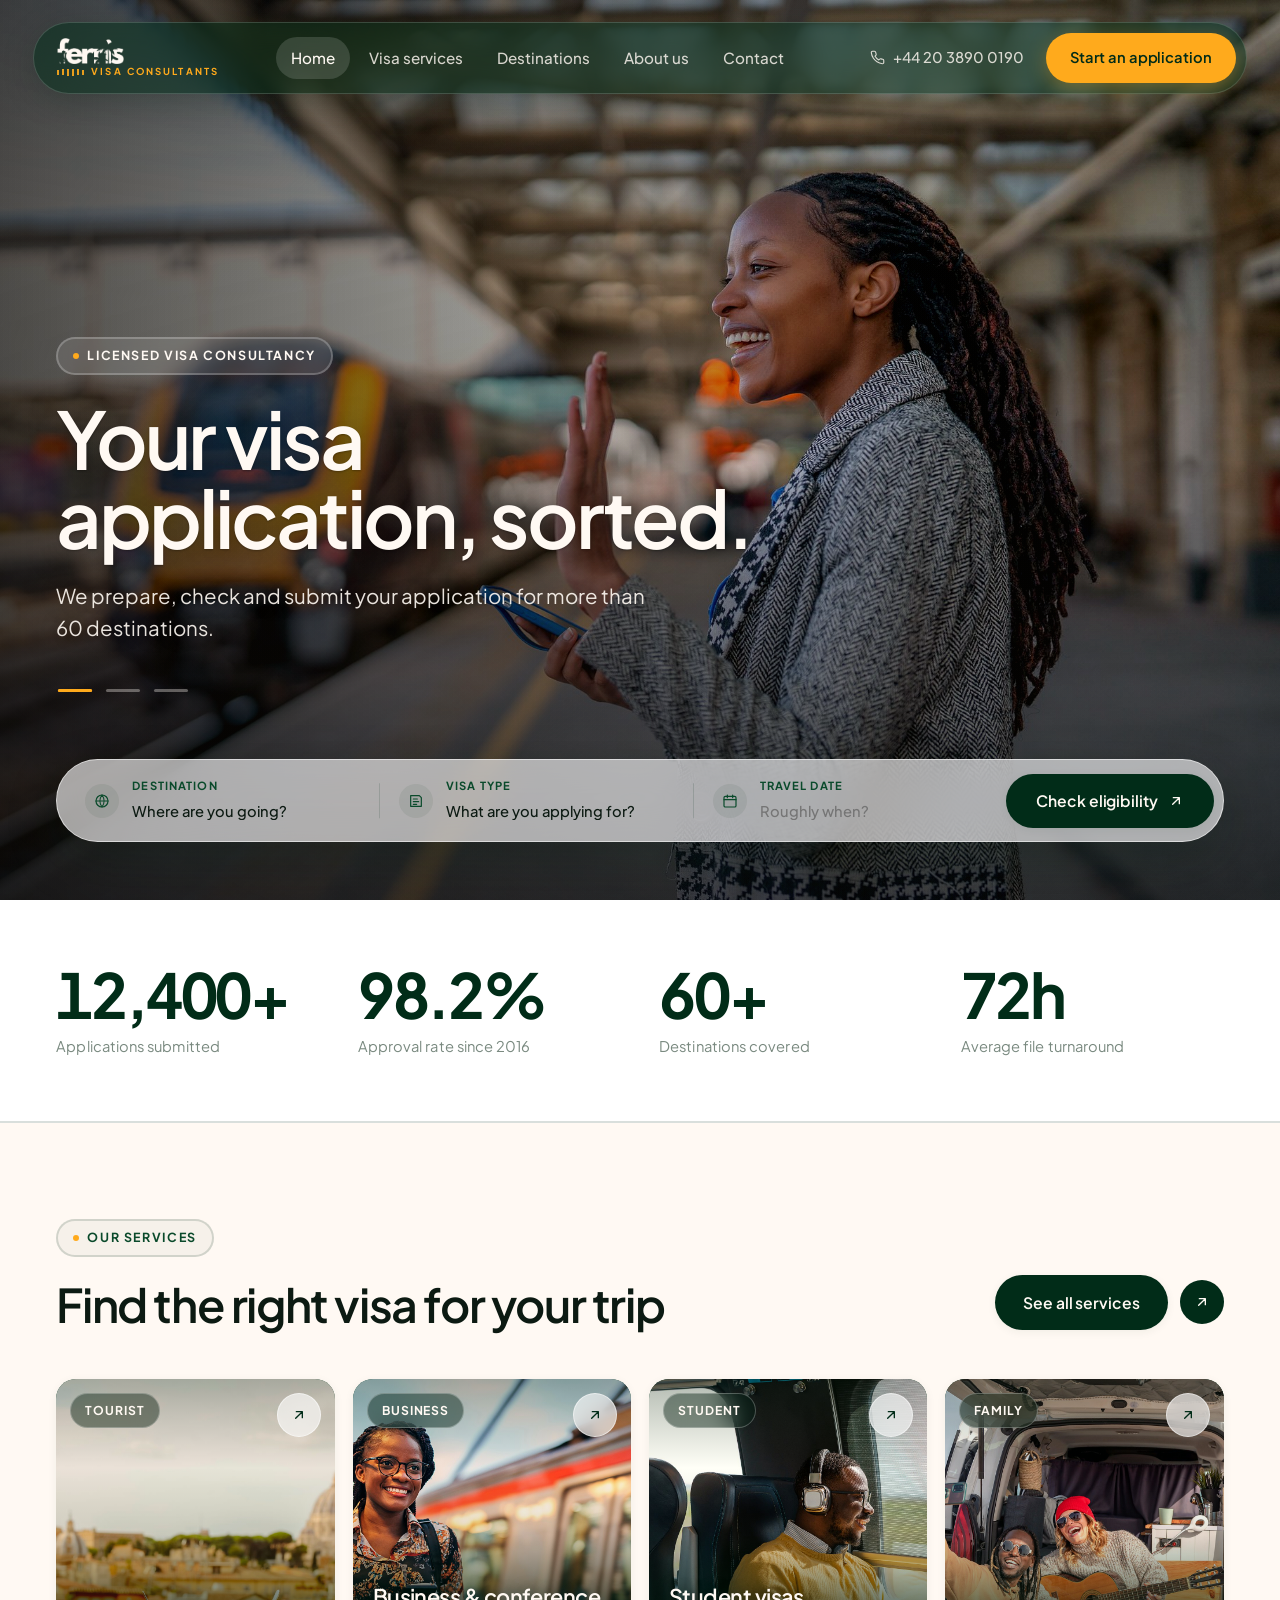
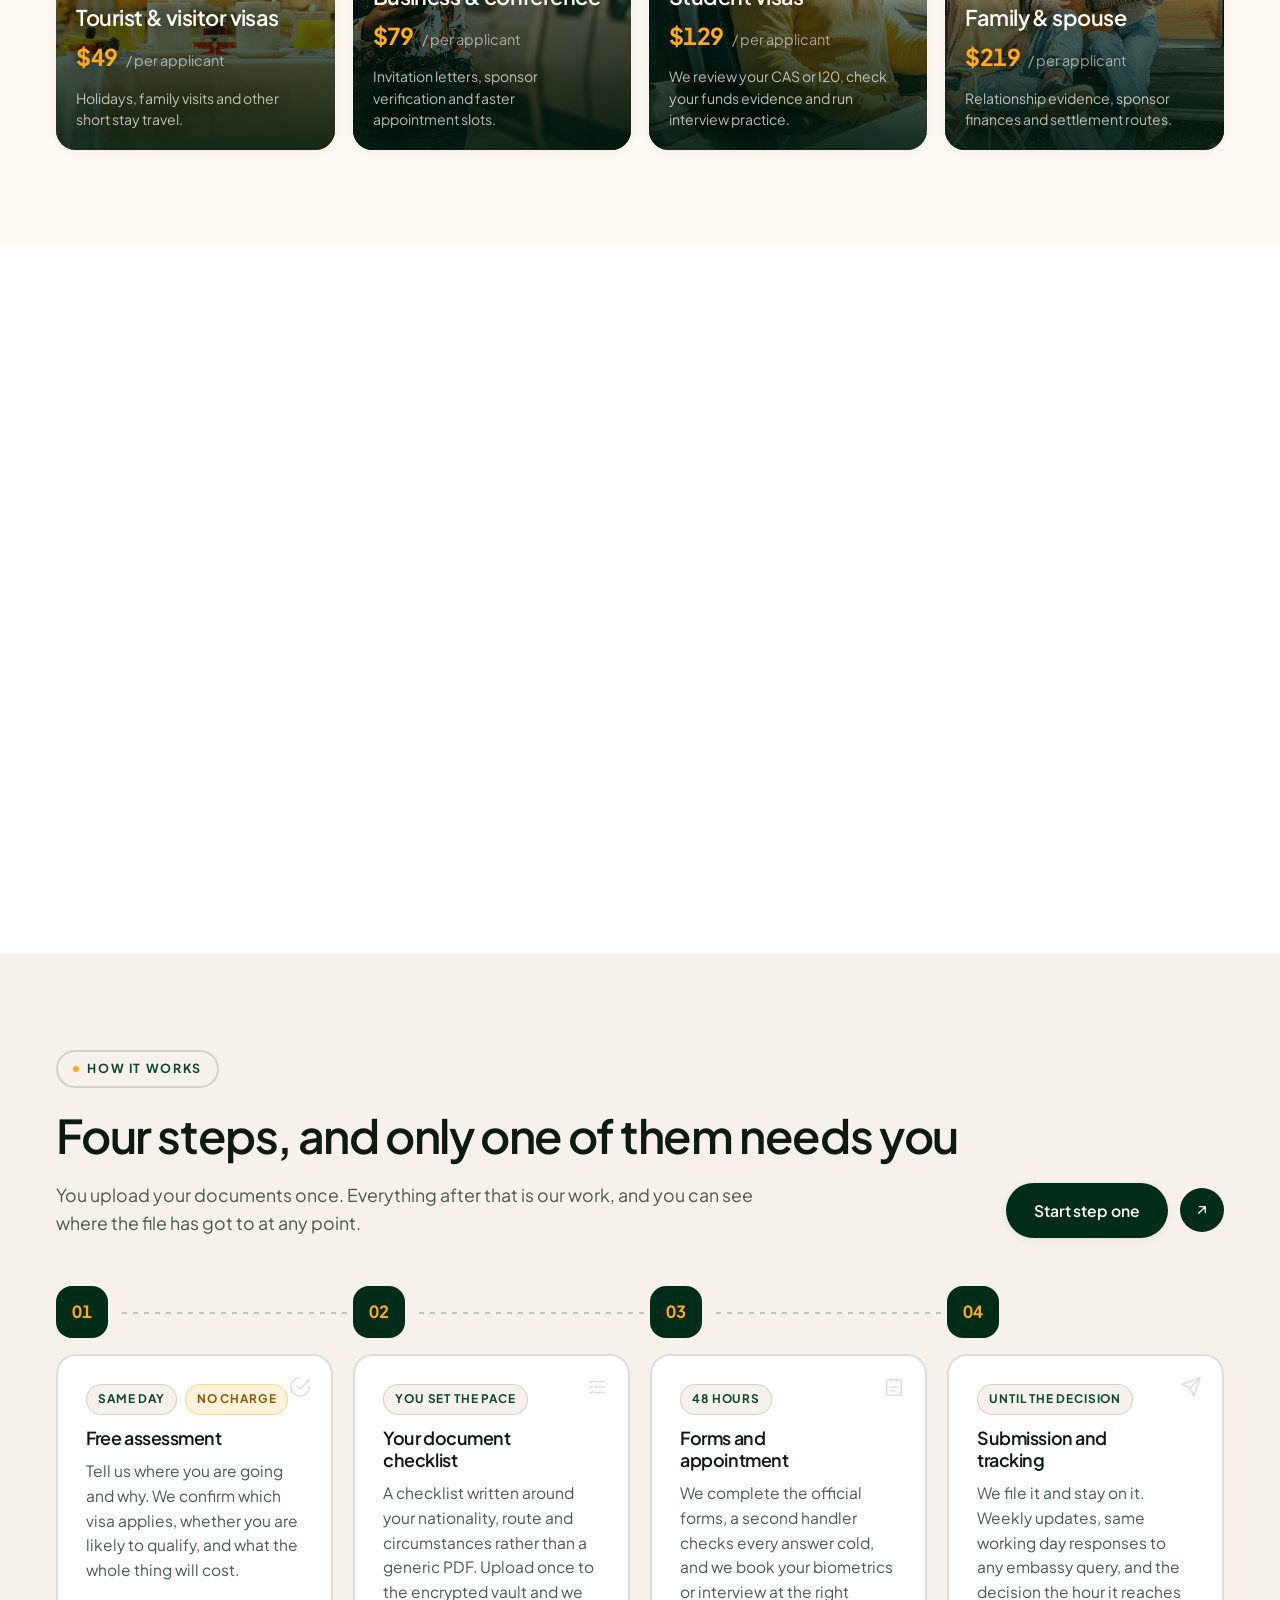
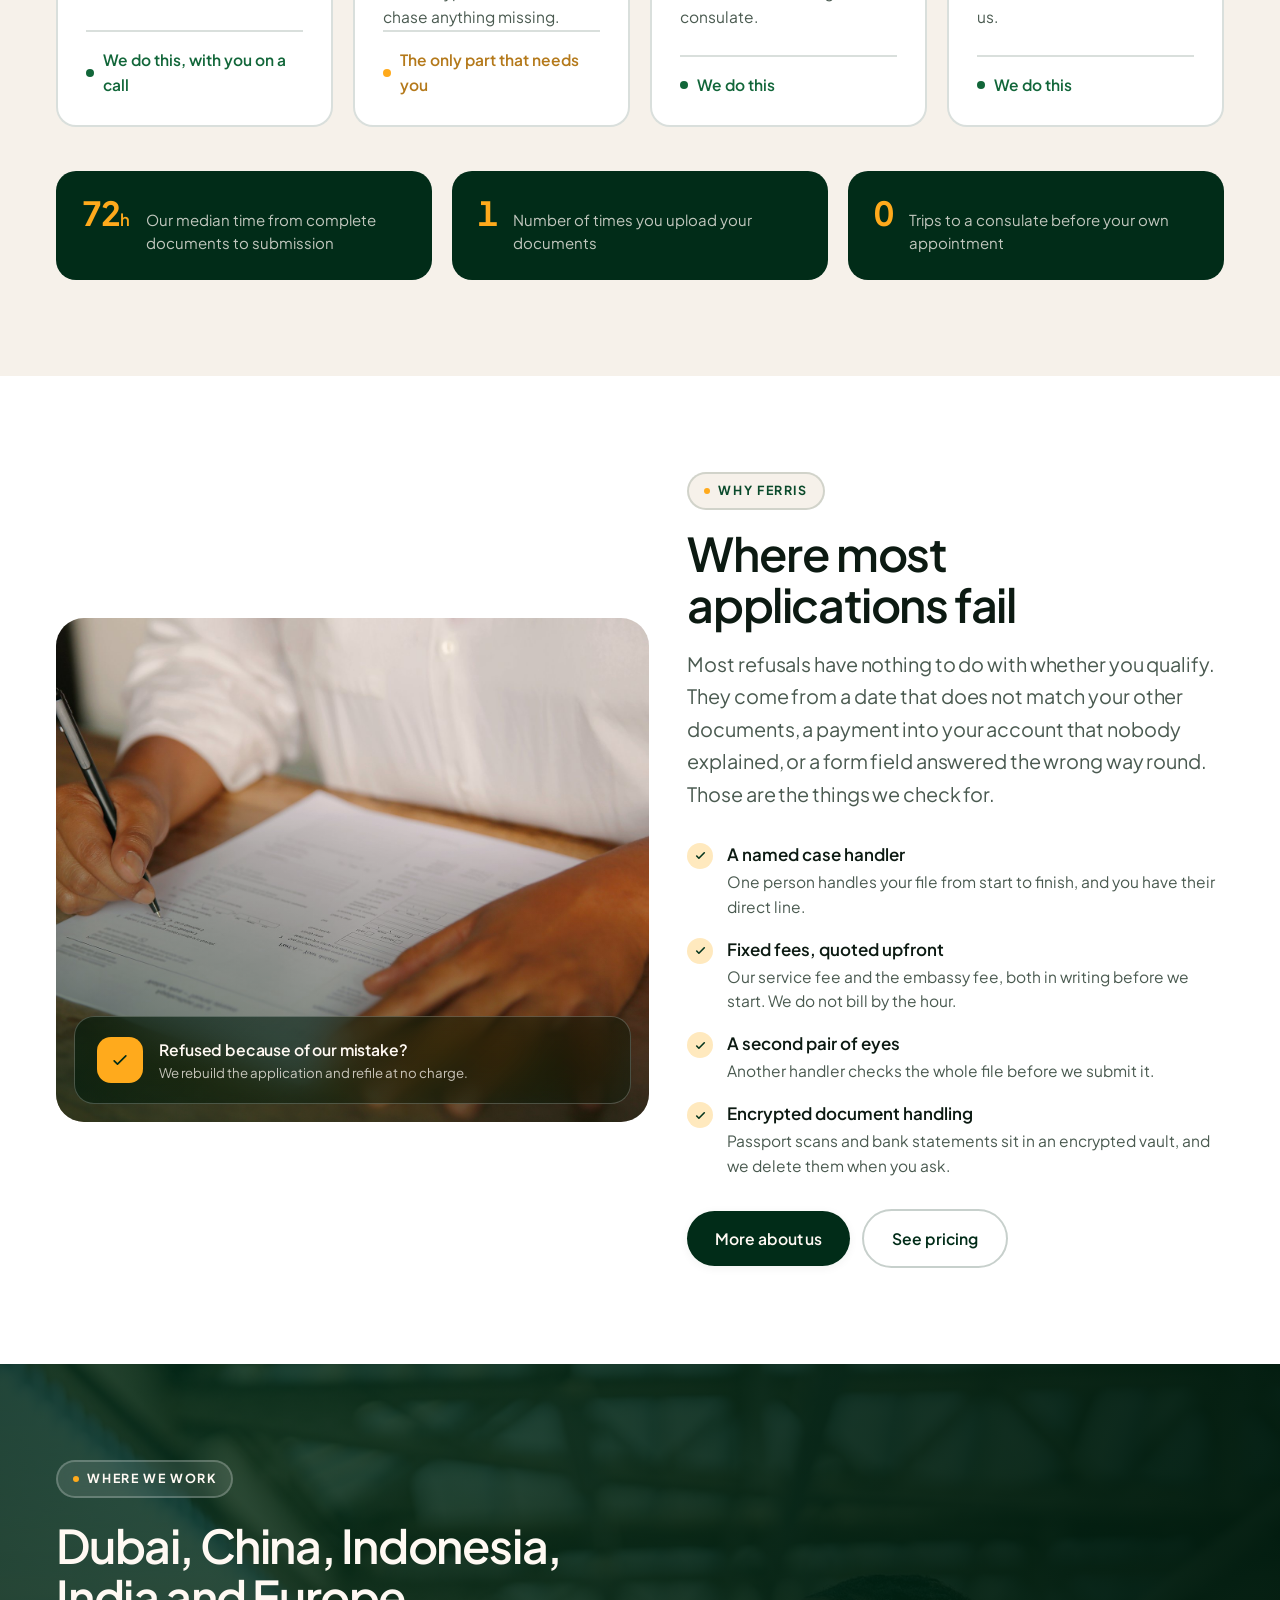
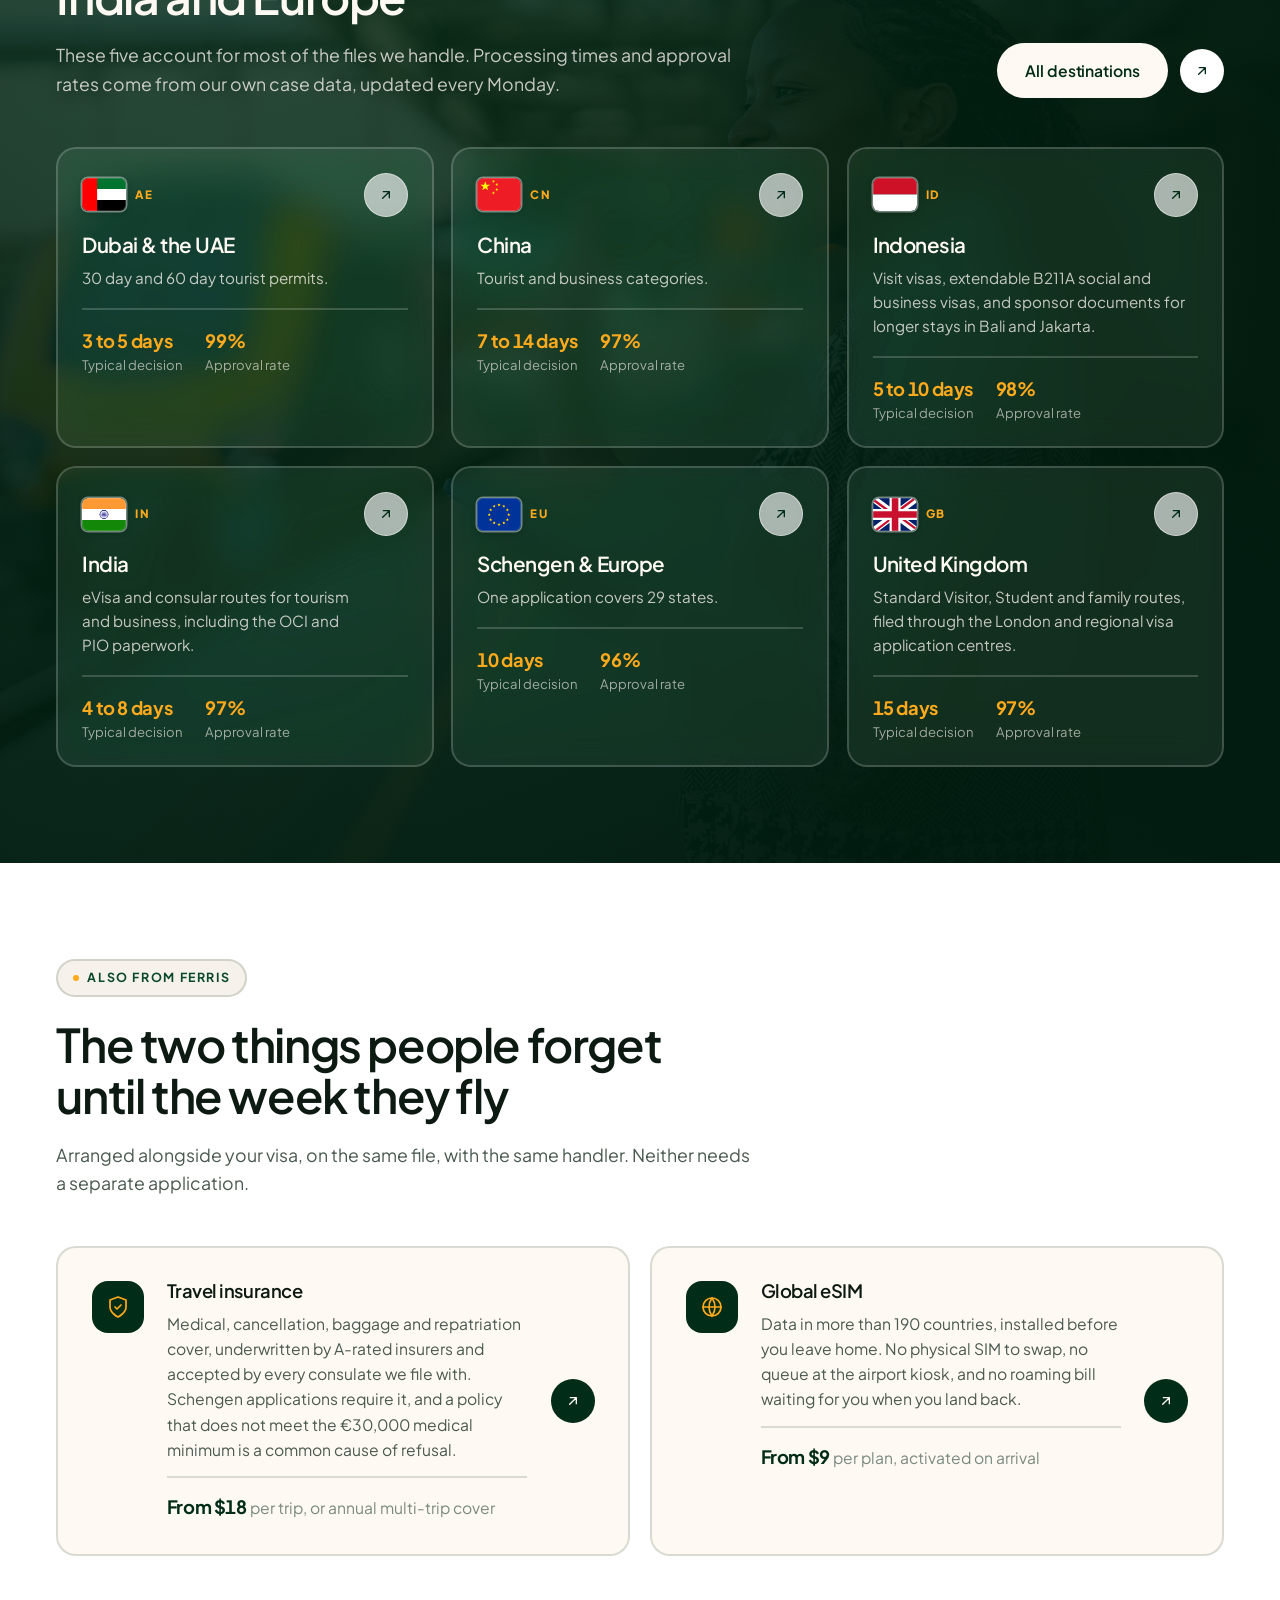
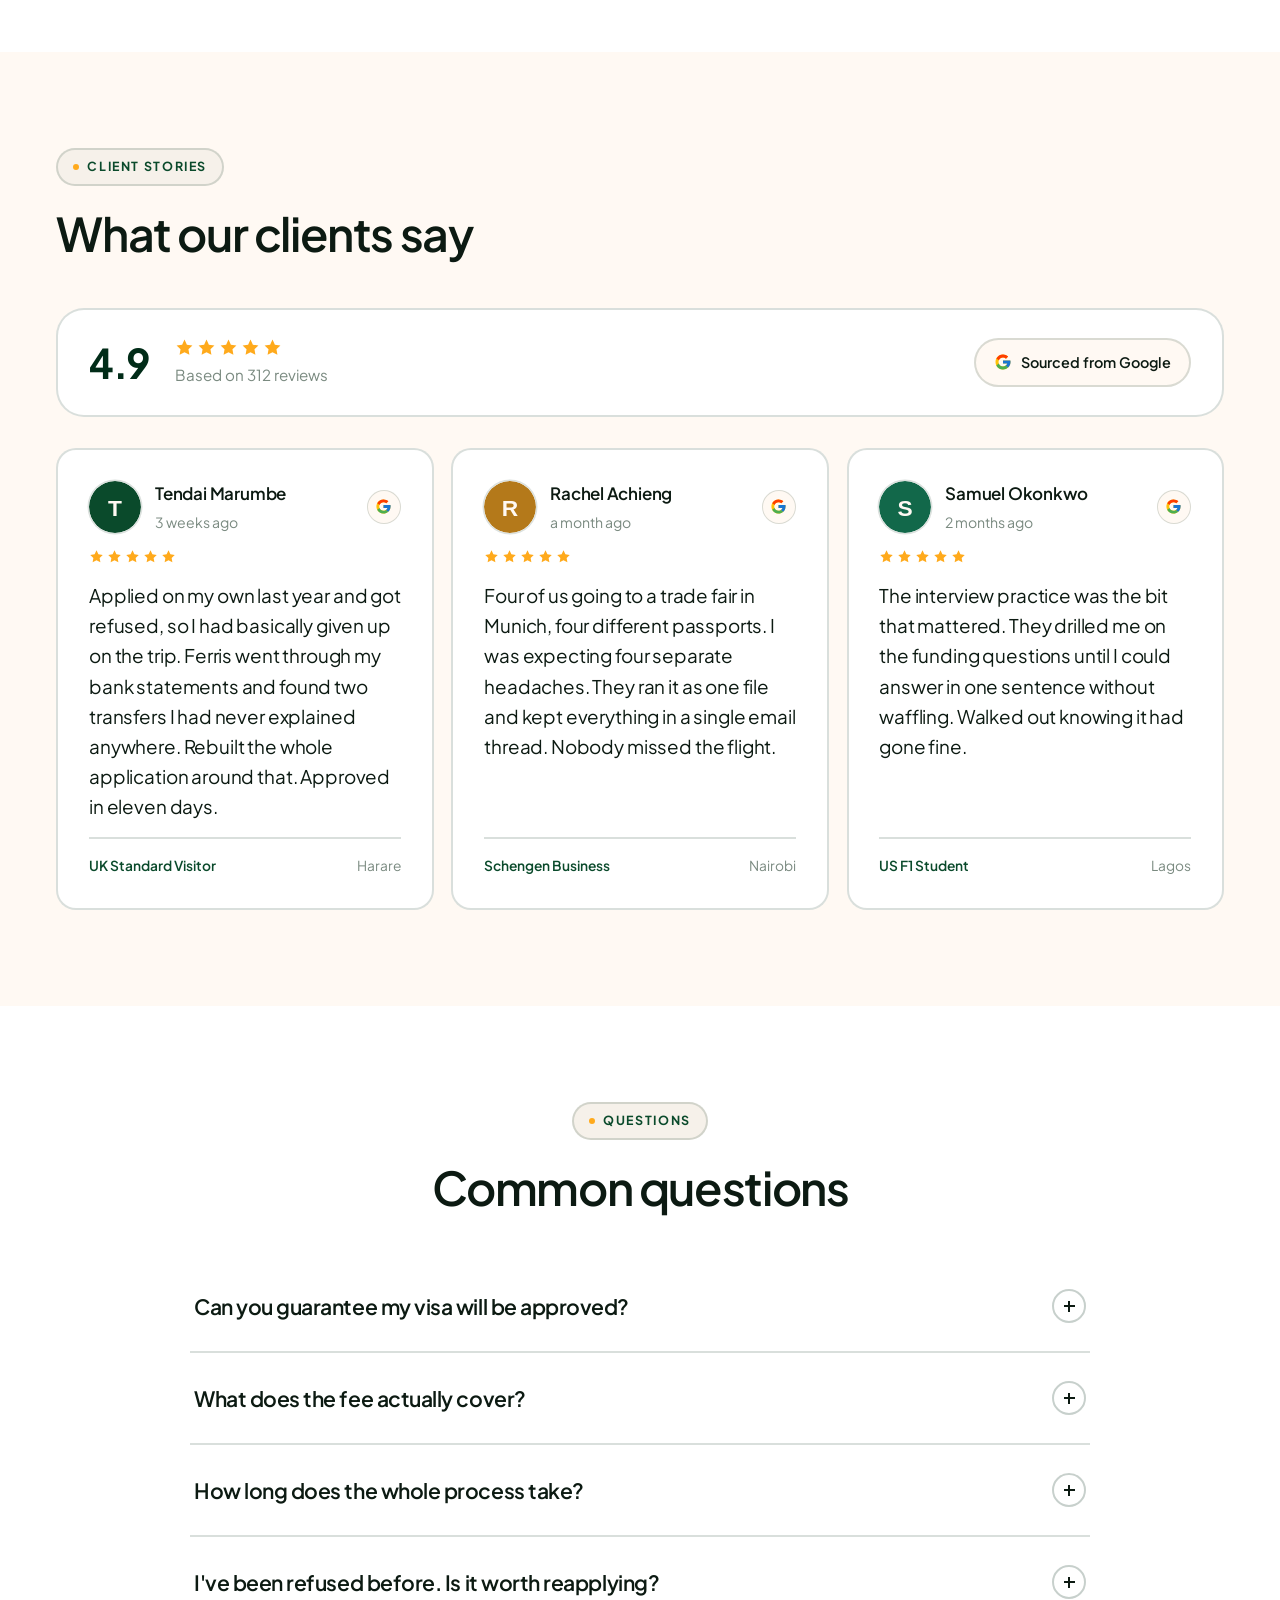
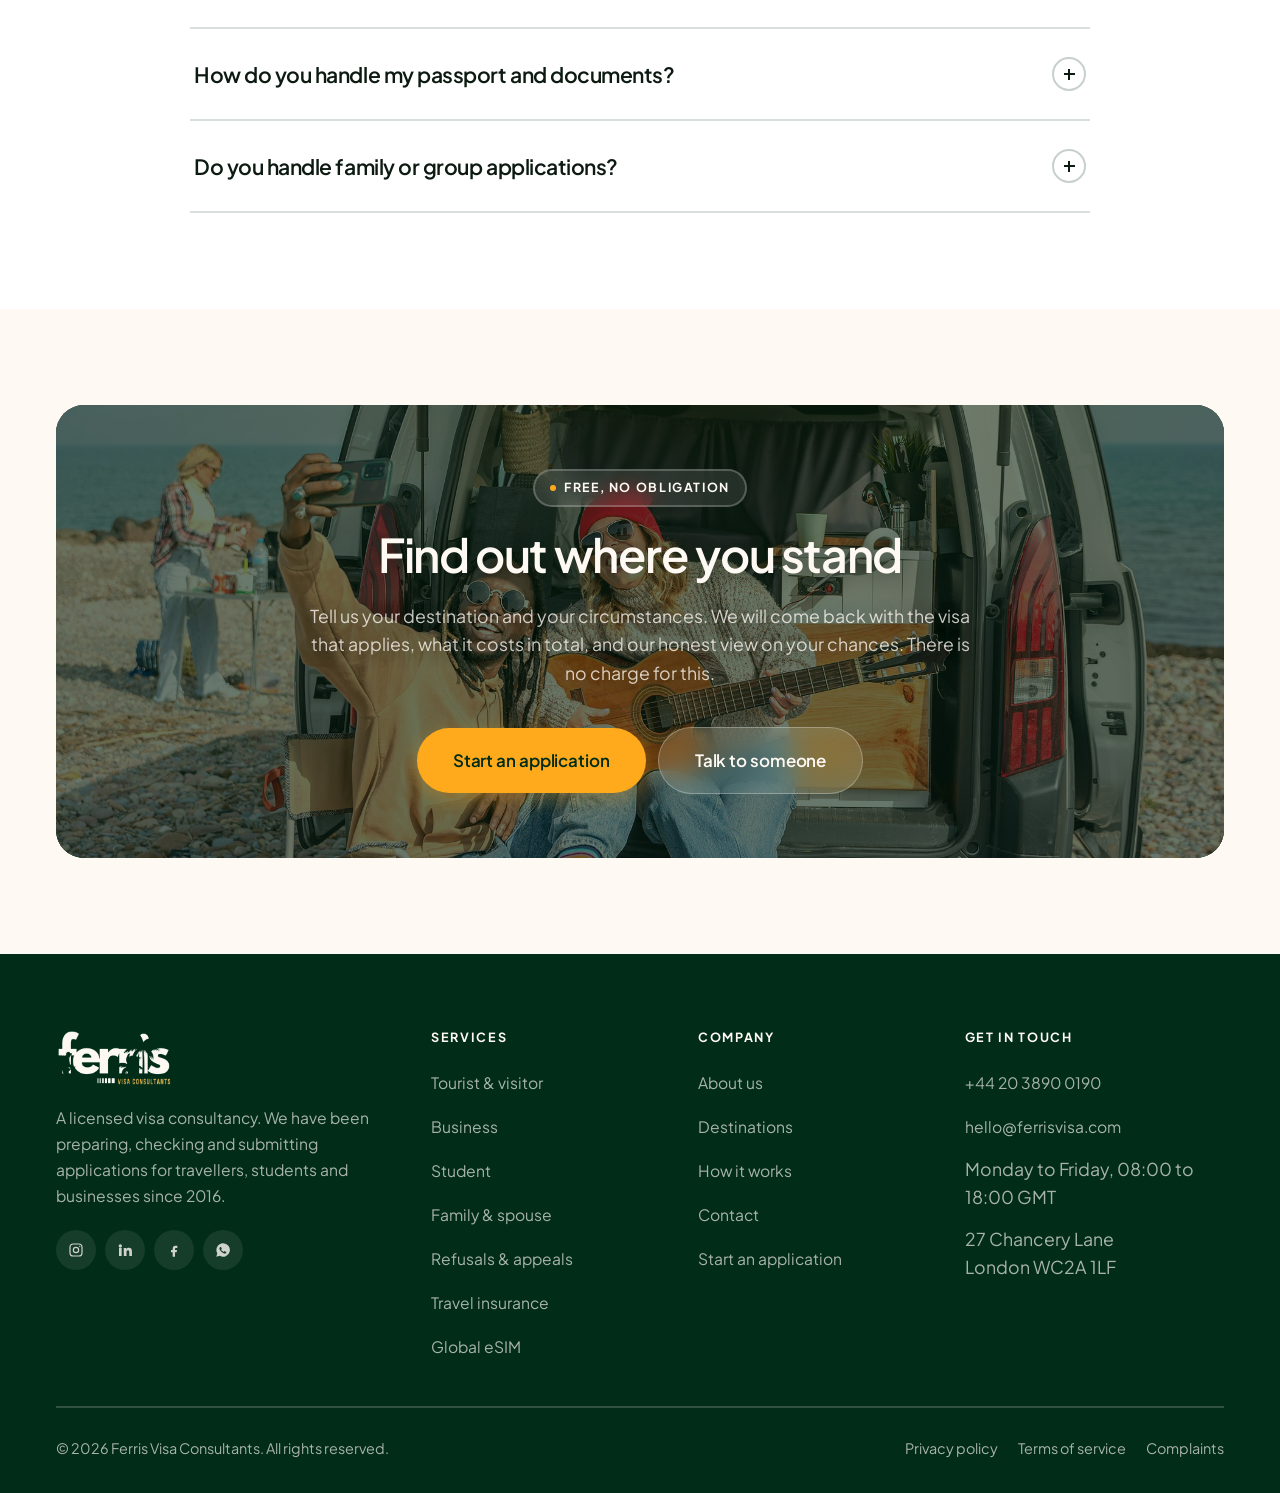
==== commit 13919ca7: "Fix the phone layout issues from the screenshots, and the same patterns sitewide From the two screen" ====
--- a/index.html
+++ b/index.html
@@ -9,7 +9,7 @@
 <link rel="preconnect" href="https://fonts.googleapis.com">
 <link rel="preconnect" href="https://fonts.gstatic.com" crossorigin>
 <link rel="stylesheet" href="assets/css/flags.css?v=064134d4d3">
-<link rel="stylesheet" href="assets/css/styles.css?v=80c5700b69">
+<link rel="stylesheet" href="assets/css/styles.css?v=a4cf6d0b0c">
 <script>document.documentElement.classList.remove('no-js')</script>
 </head>
 <body>
@@ -441,7 +441,7 @@
             <span class="arrow-btn arrow-btn--glass" aria-hidden="true"><svg viewBox="0 0 24 24" fill="none" stroke="currentColor" stroke-width="2" stroke-linecap="round" stroke-linejoin="round"><path d="M7 17 17 7M8 7h9v9"/></svg></span>
           </div>
           <h3>India</h3>
-          <p>eVisa and consular routes for tourism, business and employment, including the OCI and PIO paperwork.</p>
+          <p>eVisa and consular routes for tourism and business, including the OCI and PIO paperwork.</p>
           <div class="tile-foot"><div><b>4 to 8 days</b>Typical decision</div><div><b>97%</b>Approval rate</div></div>
         </a>
 
@@ -461,11 +461,6 @@
           <h3>United Kingdom</h3>
           <p>Standard Visitor, Student and family routes, filed through the London and regional visa application centres.</p>
           <div class="tile-foot"><div><b>15 days</b>Typical decision</div><div><b>97%</b>Approval rate</div></div>
-        </a>
-      </div>
-          <h3>Australia</h3>
-          <p>Subclass 600 visitor and 500 student routes.</p>
-          <div class="tile-foot"><div><b>3 weeks</b>Typical decision</div><div><b>96%</b>Approval rate</div></div>
         </a>
       </div>
     </div>
@@ -706,6 +701,6 @@
 </main>
 </div>
 
-<script src="assets/js/main.js?v=657f707dcc"></script>
+<script src="assets/js/main.js?v=4eccc160cb"></script>
 </body>
 </html>
--- a/assets/css/styles.css
+++ b/assets/css/styles.css
@@ -1427,3 +1427,183 @@
   font-size:.86rem;line-height:1.5;color:var(--muted);
   margin-top:-2px;
 }
+
+/* ============================================================
+   Phone-width corrections (review of 2026-09-14)
+   ============================================================ */
+
+/* ---- glass that has to survive a bright photograph ----------------------
+   The tags and floating captions used a 16% white glass, which vanishes on
+   a sunlit window or a pale desk. A dark tinted glass keeps the blur and
+   stays legible on any image. Applies at every width. */
+.card-tag{
+  background:rgba(1,26,14,.44);
+  border-color:rgba(255,255,255,.26);
+}
+.floating-glass{
+  background:linear-gradient(135deg,rgba(1,26,14,.66),rgba(1,26,14,.42));
+  border-color:rgba(255,255,255,.22);
+}
+
+/* ---- closing call to action: the heading sat on the lightest part of the
+   gradient, so white text landed on a pale photo */
+.cta::before{
+  background:
+    linear-gradient(180deg,rgba(1,26,14,.58),rgba(1,26,14,.82)),
+    radial-gradient(80% 120% at 50% 0%,rgba(255,170,28,.14),rgba(1,26,14,.55));
+}
+.cta h2,.cta p{text-shadow:0 1px 18px rgba(1,26,14,.45)}
+
+/* ---- apply page: the form was the last thing on a phone ---- */
+.split-form{order:2}
+@media(max-width:940px){.split-form{order:-1}}
+
+/* ---- inline field help was 13.8px ---- */
+.field-hint{font-size:.9rem}
+
+/* ---- a button and its arrow belong on one row ----------------------------
+   The button went full width and pushed the round arrow onto a line of its
+   own. Pairs of two text buttons still stack. */
+@media(max-width:600px){
+  .btn-pair:has(> .arrow-btn){flex-wrap:nowrap}
+  .btn-pair:has(> .arrow-btn) > .btn{flex:1 1 auto}
+}
+
+/* ---- How it works: a real vertical timeline ------------------------------
+   Before, the dashed rail was drawn at the node centre but the card below
+   was full width, so the rail ran through every card's text. Now the node
+   has its own gutter, the card sits beside it, and the rail only exists in
+   that gutter, running from one node down to the next. */
+@media(max-width:620px){
+  .process{gap:0}
+  .process-step{
+    display:grid;grid-template-columns:44px minmax(0,1fr);column-gap:14px;
+    padding-bottom:16px;
+  }
+  .process-node{
+    width:44px;height:44px;border-radius:14px;font-size:.95rem;
+    box-shadow:0 0 0 5px var(--cream-2);
+  }
+  .process-card{grid-column:2;padding:20px 20px 18px}
+  .process-card h3{padding-right:28px}
+  .process-icon{top:18px;right:18px}
+  .process-step::after,
+  .process-step:nth-child(2n)::after{
+    display:block;
+    top:52px;bottom:4px;left:21px;width:2px;height:auto;
+    background:repeating-linear-gradient(180deg,var(--line) 0 5px,transparent 5px 11px);
+  }
+  .process-step:last-child{padding-bottom:0}
+  .process-step:last-child::after{display:none}
+}
+
+/* ---- milestones and apply steps: same stacked-card problem ---------------
+   Number beside the text instead of floating above it. */
+@media(max-width:560px){
+  .step{
+    display:grid;grid-template-columns:44px minmax(0,1fr);
+    column-gap:16px;row-gap:4px;padding:20px 20px 22px;
+  }
+  .step-n{
+    grid-row:1 / span 2;margin:0;
+    width:44px;height:44px;border-radius:13px;font-size:.95rem;
+  }
+  .step h3{grid-column:2;margin:2px 0 4px}
+  .step p{grid-column:2}
+}
+
+/* ---- icon cards: stop the icon owning a column ---------------------------
+   Insurance, eSIM and the contact cards all put the icon in a left column
+   that ran the full height of the card, squeezing the copy into a strip
+   about half the screen wide. On a phone the icon sits beside the title
+   only, and everything else takes the full width. */
+@media(max-width:620px){
+  .extra{
+    grid-template-columns:48px minmax(0,1fr);
+    grid-template-areas:"icon title" "body body" "price price";
+    column-gap:14px;row-gap:0;align-items:center;
+    padding:22px 20px;
+  }
+  .extra > div{display:contents}
+  .extra-ic{grid-area:icon;width:48px;height:48px;border-radius:14px}
+  .extra h3{grid-area:title;margin:0}
+  .extra > div > p:not(.extra-price){grid-area:body;margin-top:14px}
+  .extra-price{grid-area:price;margin-top:16px}
+  .extra .arrow-btn{display:none}
+
+  .contact-row{
+    display:grid;grid-template-columns:42px minmax(0,1fr);
+    column-gap:14px;row-gap:2px;align-items:center;padding:20px;
+  }
+  .contact-row > div{display:contents}
+  .contact-row b{grid-column:2;grid-row:1;margin:0}
+  .contact-row > div > :not(b){grid-column:1 / -1}
+  .contact-row b + *{margin-top:10px}
+}
+
+/* ---- service cards were 470px tall on a phone, mostly sky ---- */
+@media(max-width:620px){
+  .card{aspect-ratio:1 / 1.08;min-height:0}
+}
+
+/* ---- pricing rows ---------------------------------------------------------
+   Every label and value took its own line, so each row ran about 280px and
+   the table about 2,500px. Price now sits beside the name, and the two
+   timings share a row. */
+@media(max-width:800px){
+  /* six equal tracks, so the timings line up from row to row whatever
+     width the price happens to be */
+  .price-row{
+    grid-template-columns:repeat(6,minmax(0,1fr));
+    column-gap:12px;row-gap:14px;align-items:start;
+  }
+  .price-row > div:nth-child(1){grid-column:1 / 5;grid-row:1}
+  .price-row > .pr-price{grid-column:5 / 7;grid-row:1;text-align:right;font-size:1.4rem}
+  .price-row > .pr-price small{white-space:nowrap}
+  .price-row > div:nth-child(2){grid-column:1 / 4;grid-row:2}
+  .price-row > div:nth-child(3){grid-column:4 / 7;grid-row:2}
+  .price-row .pr-val::before{letter-spacing:.1em;white-space:nowrap}
+}
+
+/* ---- footer: one 1,400px column became two ---- */
+@media(max-width:560px){
+  .footer-top{grid-template-columns:1fr 1fr;column-gap:20px;row-gap:34px}
+  .footer-brand,
+  .footer-top > div:last-child{grid-column:1 / -1}
+  .footer-links{gap:4px}
+  .footer-links a{padding-top:7px;padding-bottom:7px}
+}
+
+/* ---- card text over bright photographs ----------------------------------
+   The scrim reached full strength only at the very bottom edge, while the
+   title and price start about 60% down, where it was barely 25%. On a sunny
+   rooftop or a pale desk the title and price washed out. The darkening now
+   starts under the text, and the text carries a soft shadow as a backstop. */
+.card::after{
+  background:linear-gradient(180deg,
+    rgba(1,26,14,.30) 0%,
+    rgba(1,26,14,0) 24%,
+    rgba(1,26,14,.10) 42%,
+    rgba(1,26,14,.62) 62%,
+    rgba(1,26,14,.90) 100%);
+}
+.card-body h3,.card-meta,.card-note{text-shadow:0 1px 14px rgba(1,26,14,.55)}
+
+/* ---- narrowest phones: give prose back its width ------------------------ */
+@media(max-width:560px){
+  /* number and title share a row; the paragraph runs the full card width */
+  .step{align-items:center;row-gap:0}
+  .step-n{grid-row:1}
+  .step h3{grid-column:2;margin:0}
+  .step p{grid-column:1 / -1;margin-top:12px}
+}
+@media(max-width:400px){
+  /* the timeline needs its rail gutter, so the gutter gets narrower instead */
+  .process-step{grid-template-columns:36px minmax(0,1fr);column-gap:10px}
+  .process-node{width:36px;height:36px;border-radius:11px;font-size:.84rem;box-shadow:0 0 0 4px var(--cream-2)}
+  .process-step::after,
+  .process-step:nth-child(2n)::after{top:44px;left:17px}
+  .process-card{padding:18px 16px 16px}
+  .process-icon{display:none}
+  .process-card h3{padding-right:0}
+}
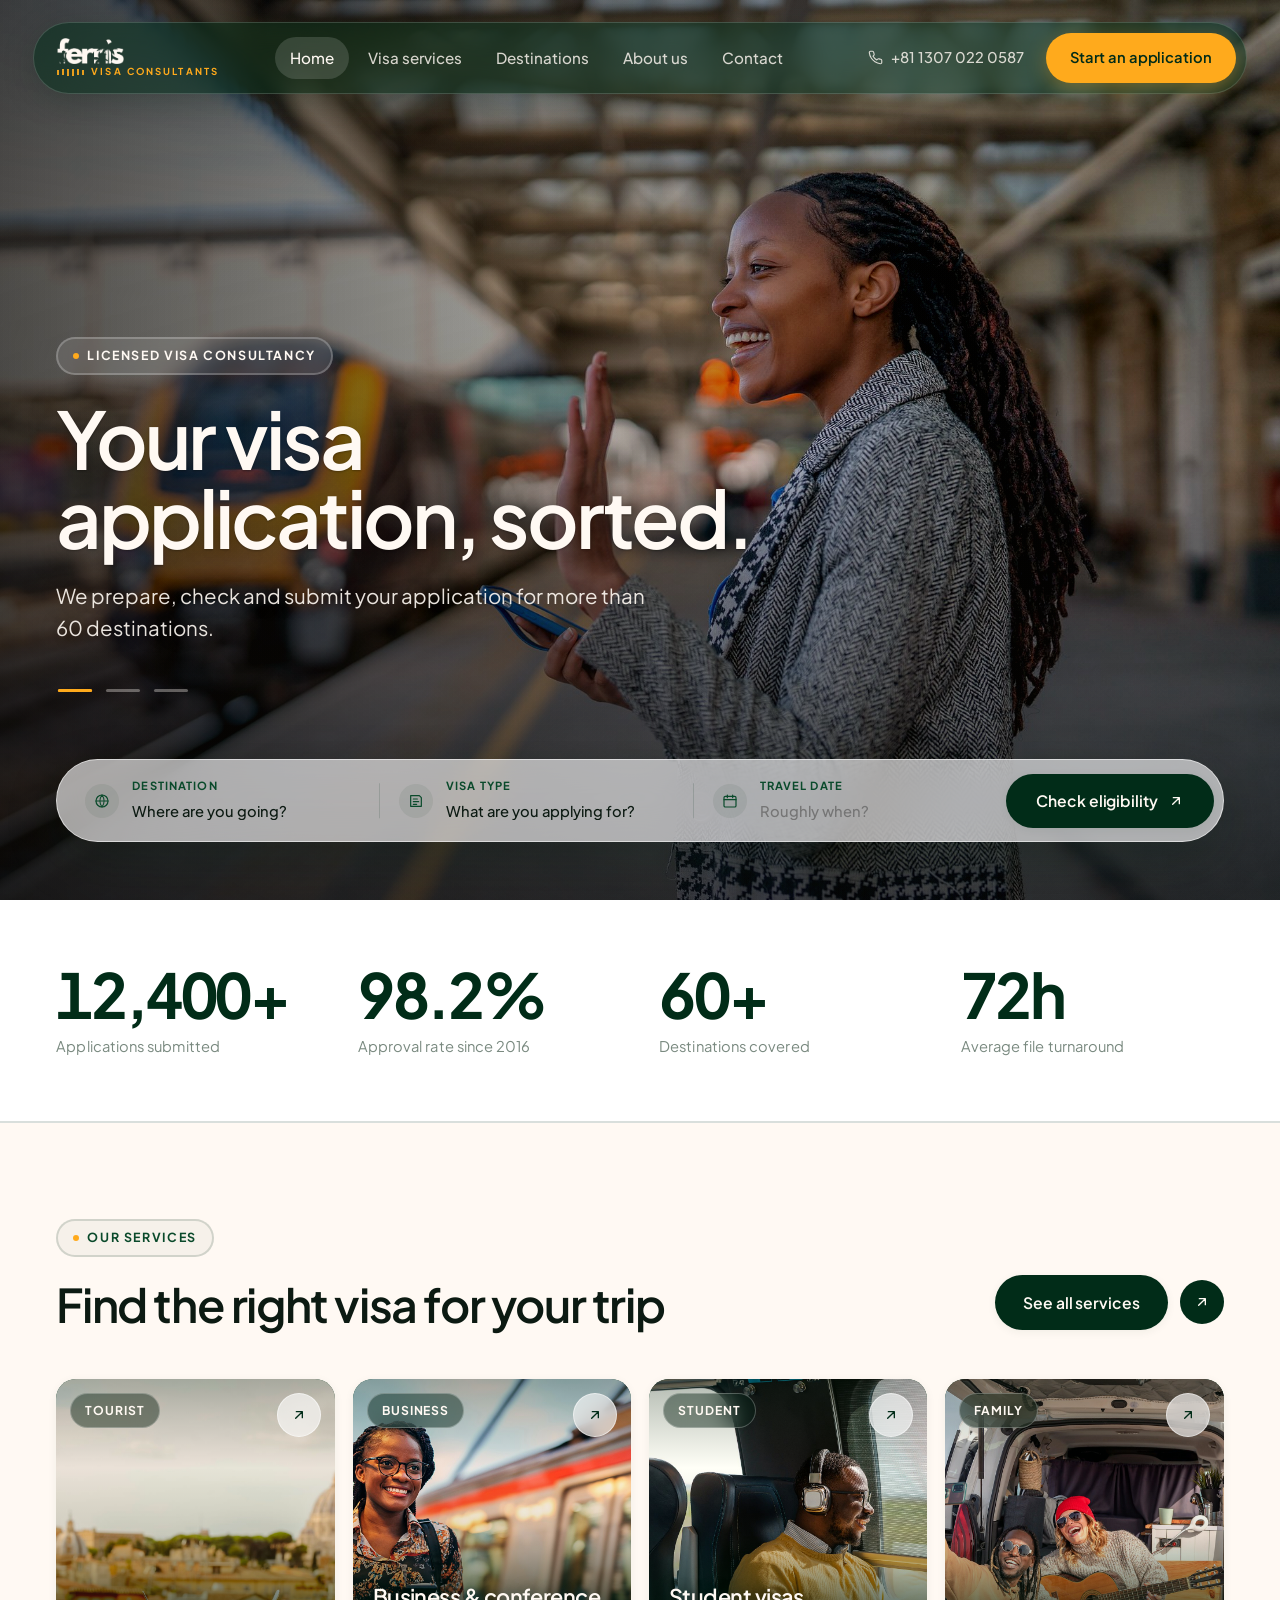
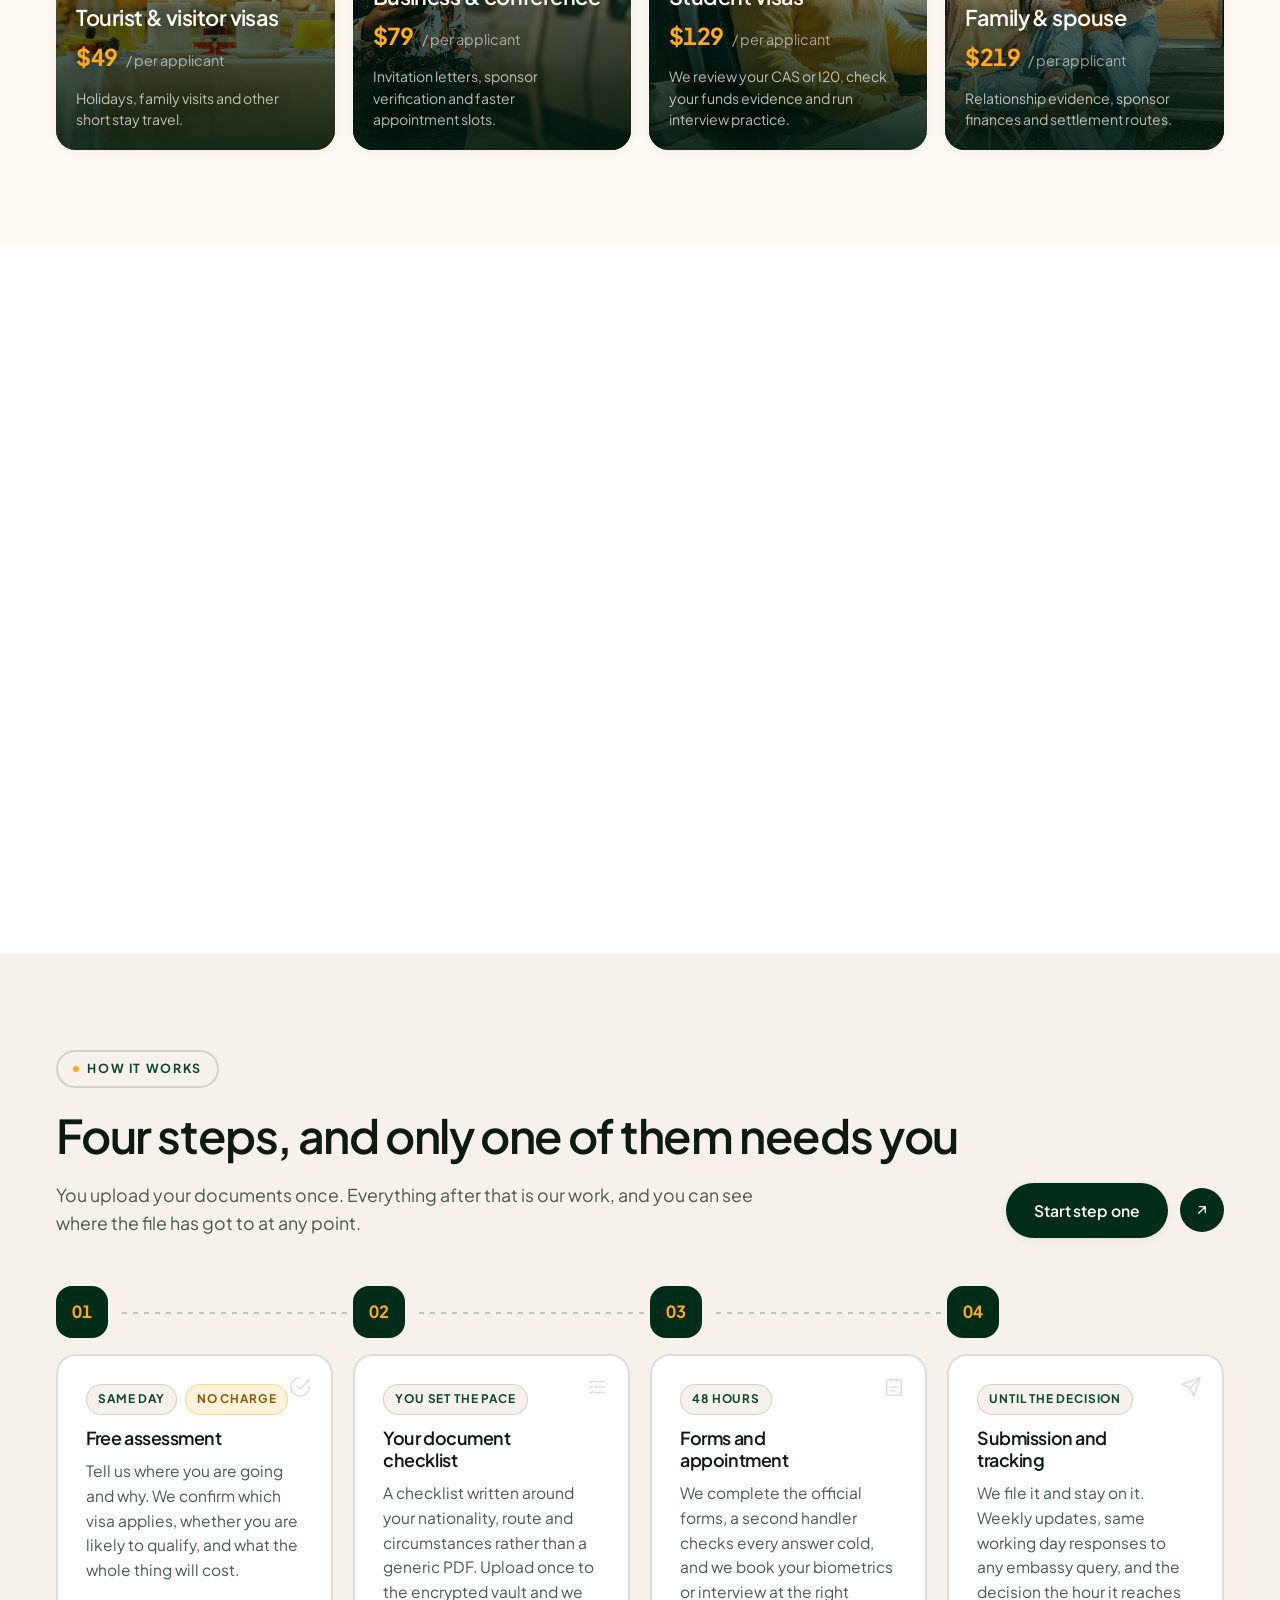
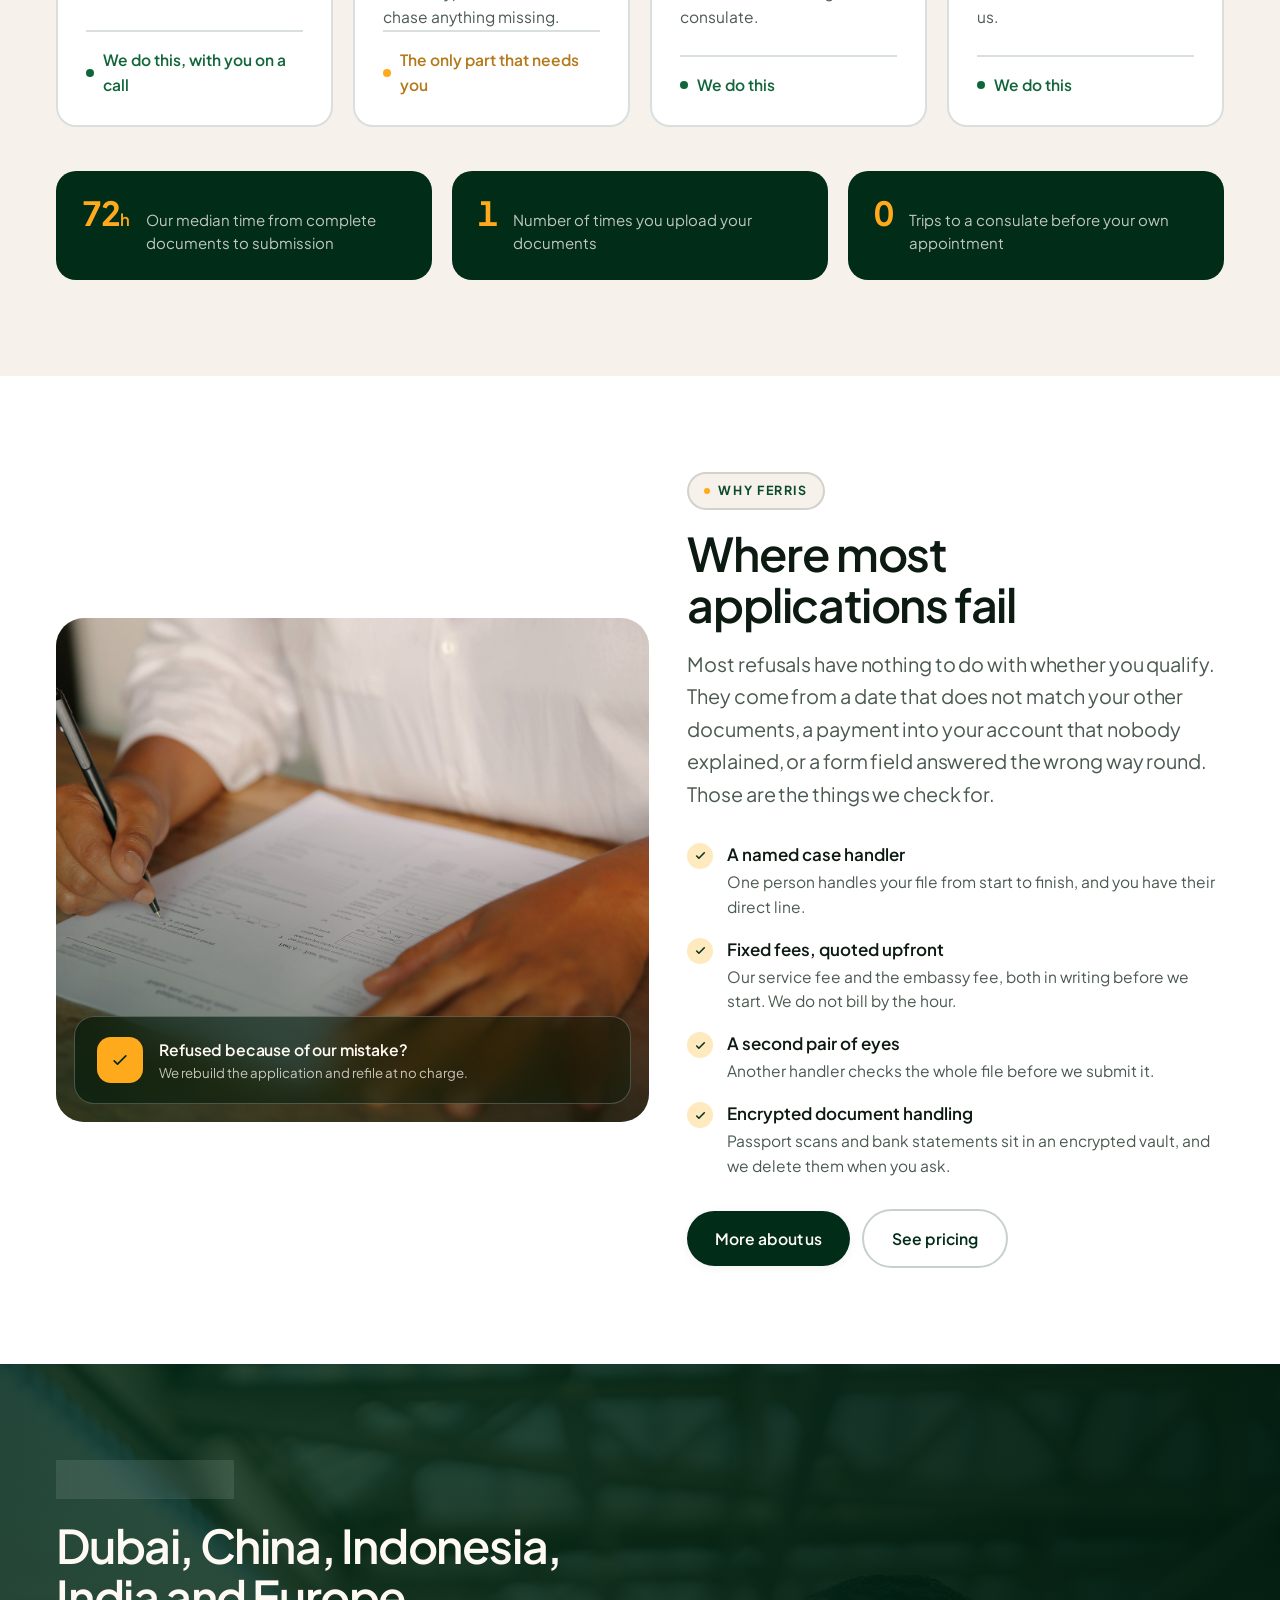
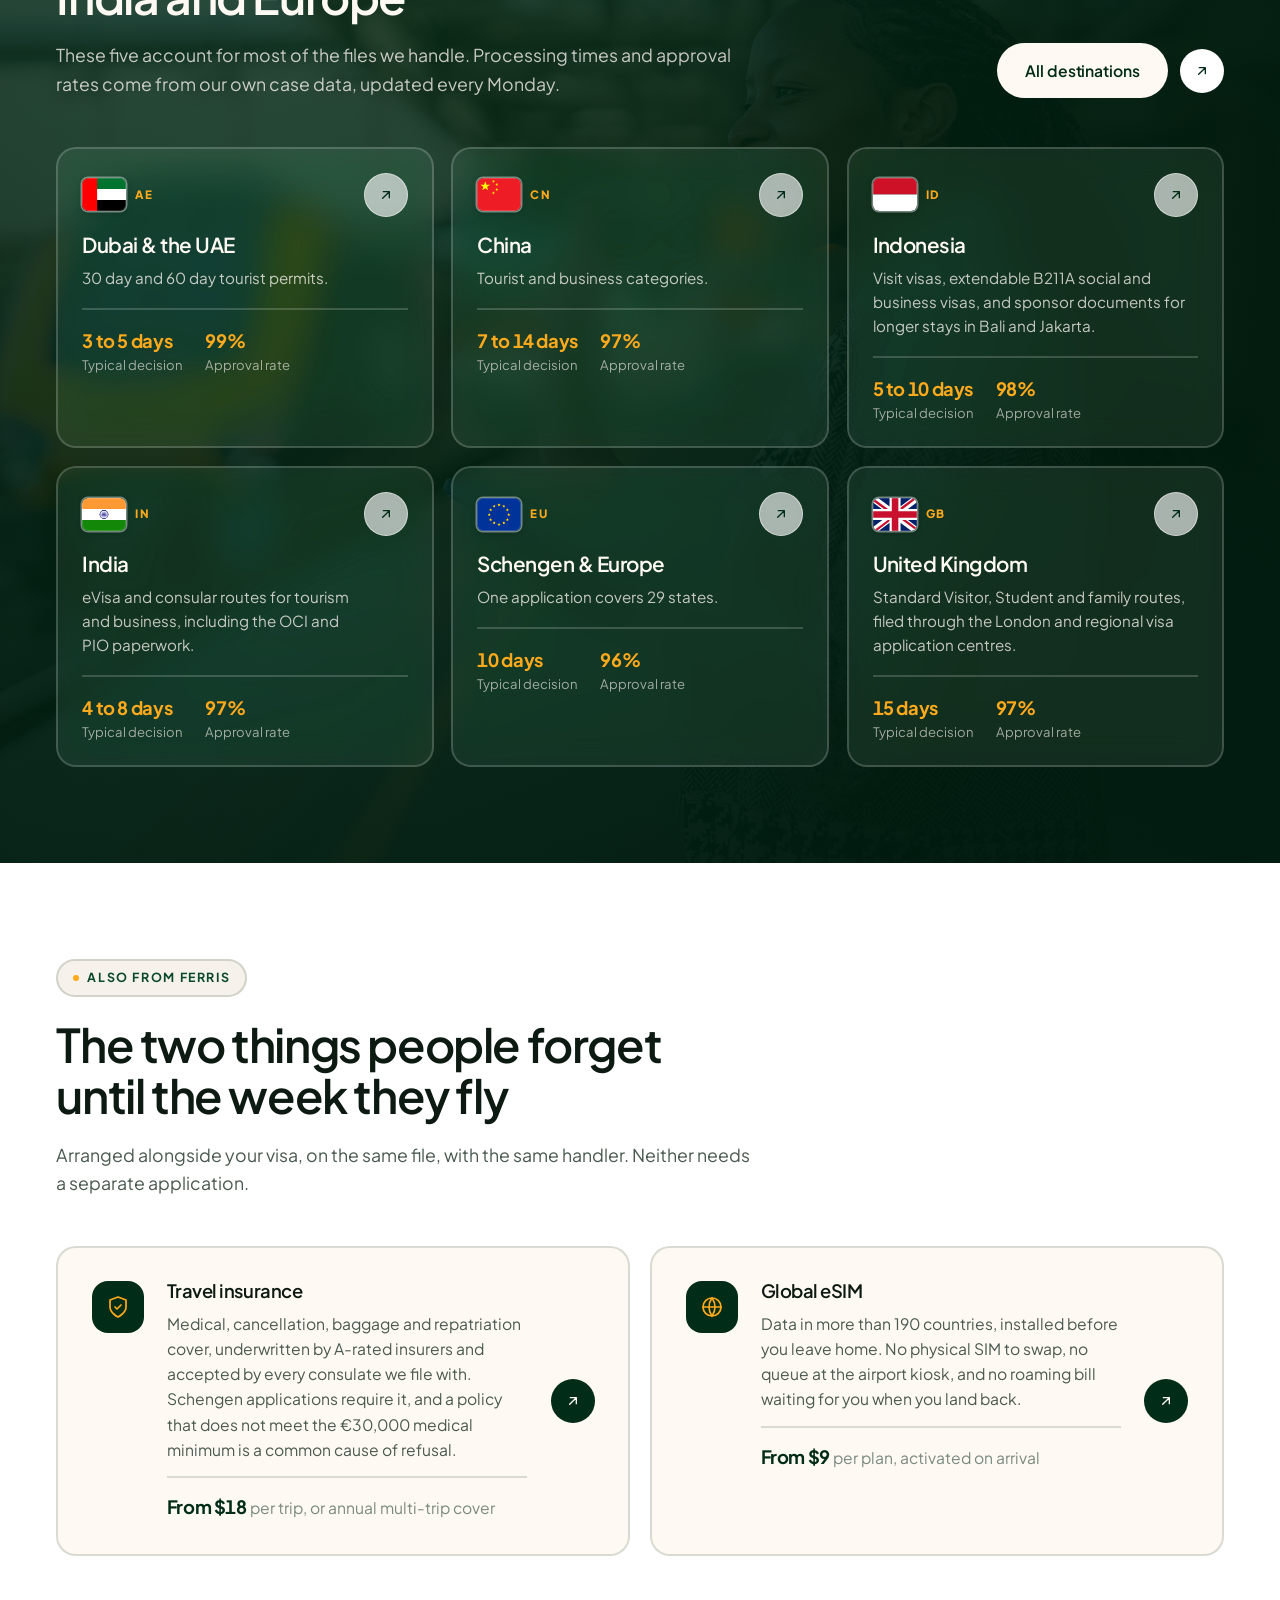
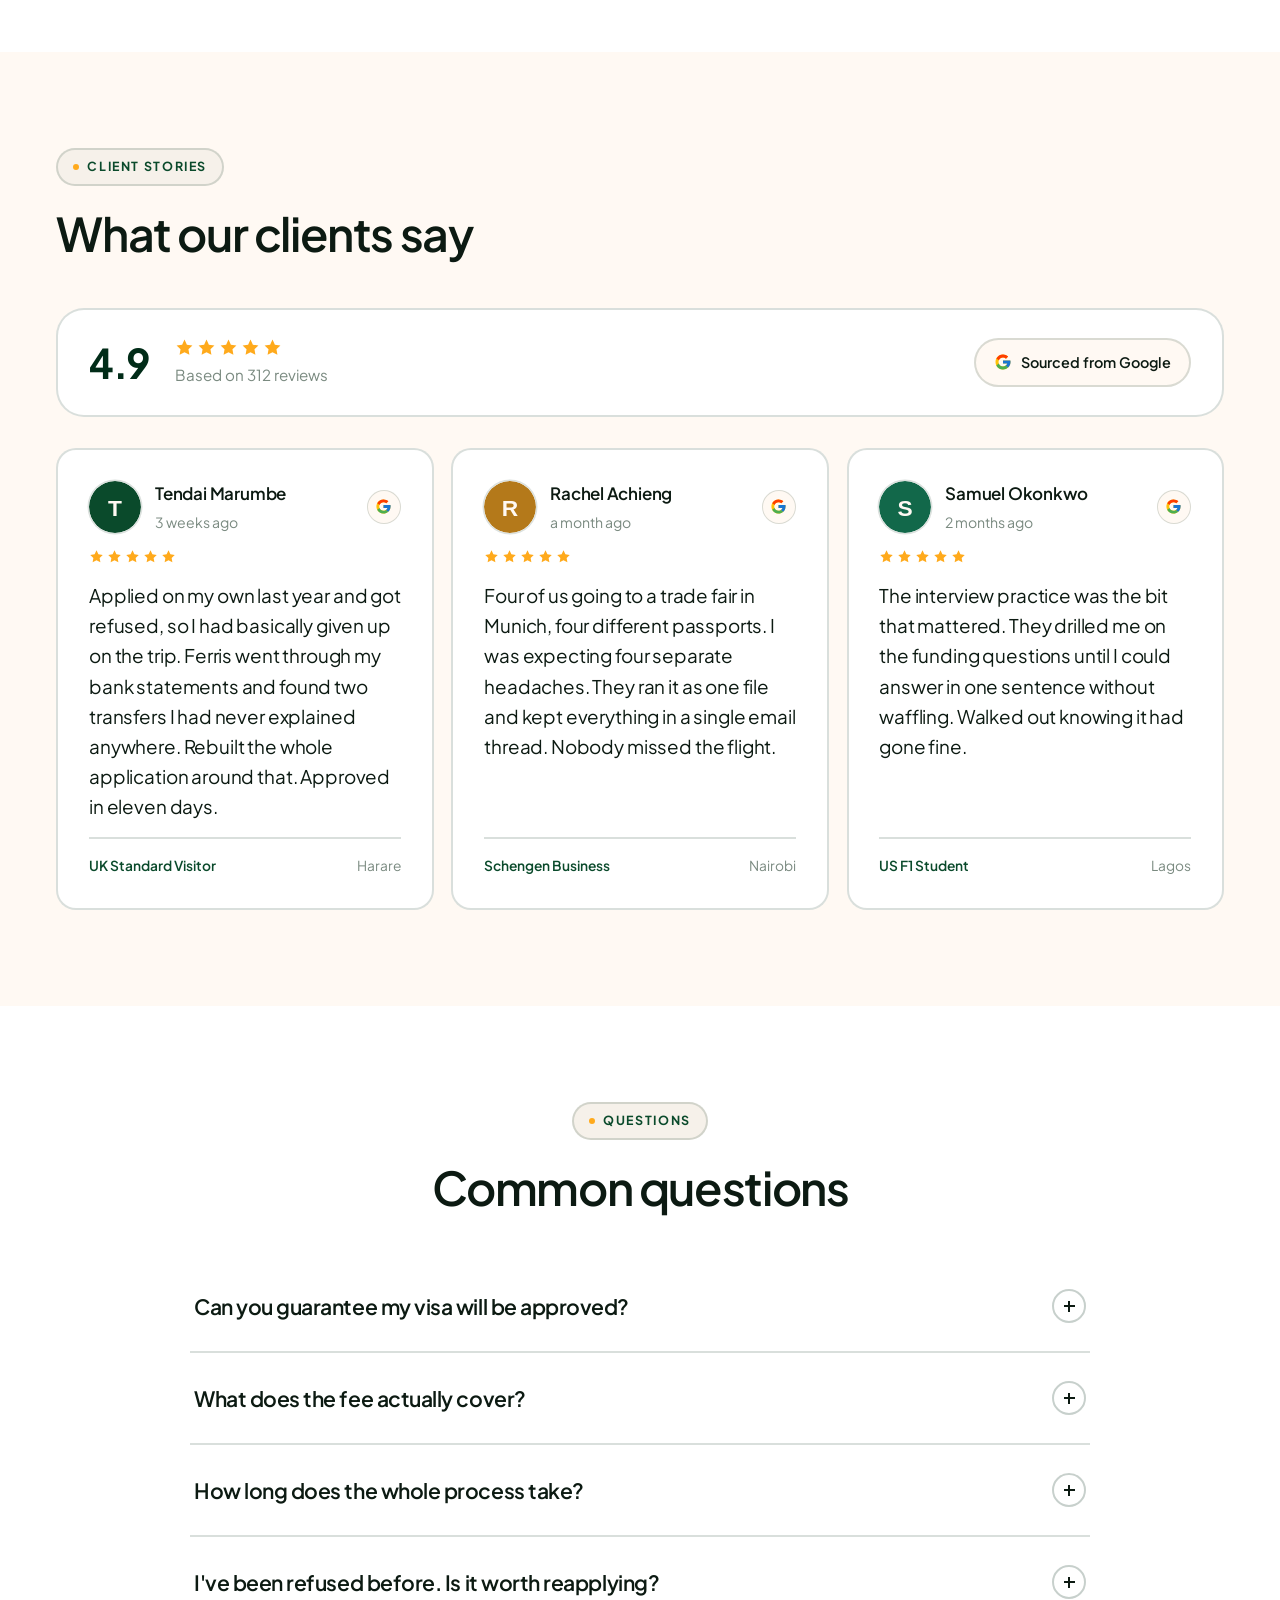
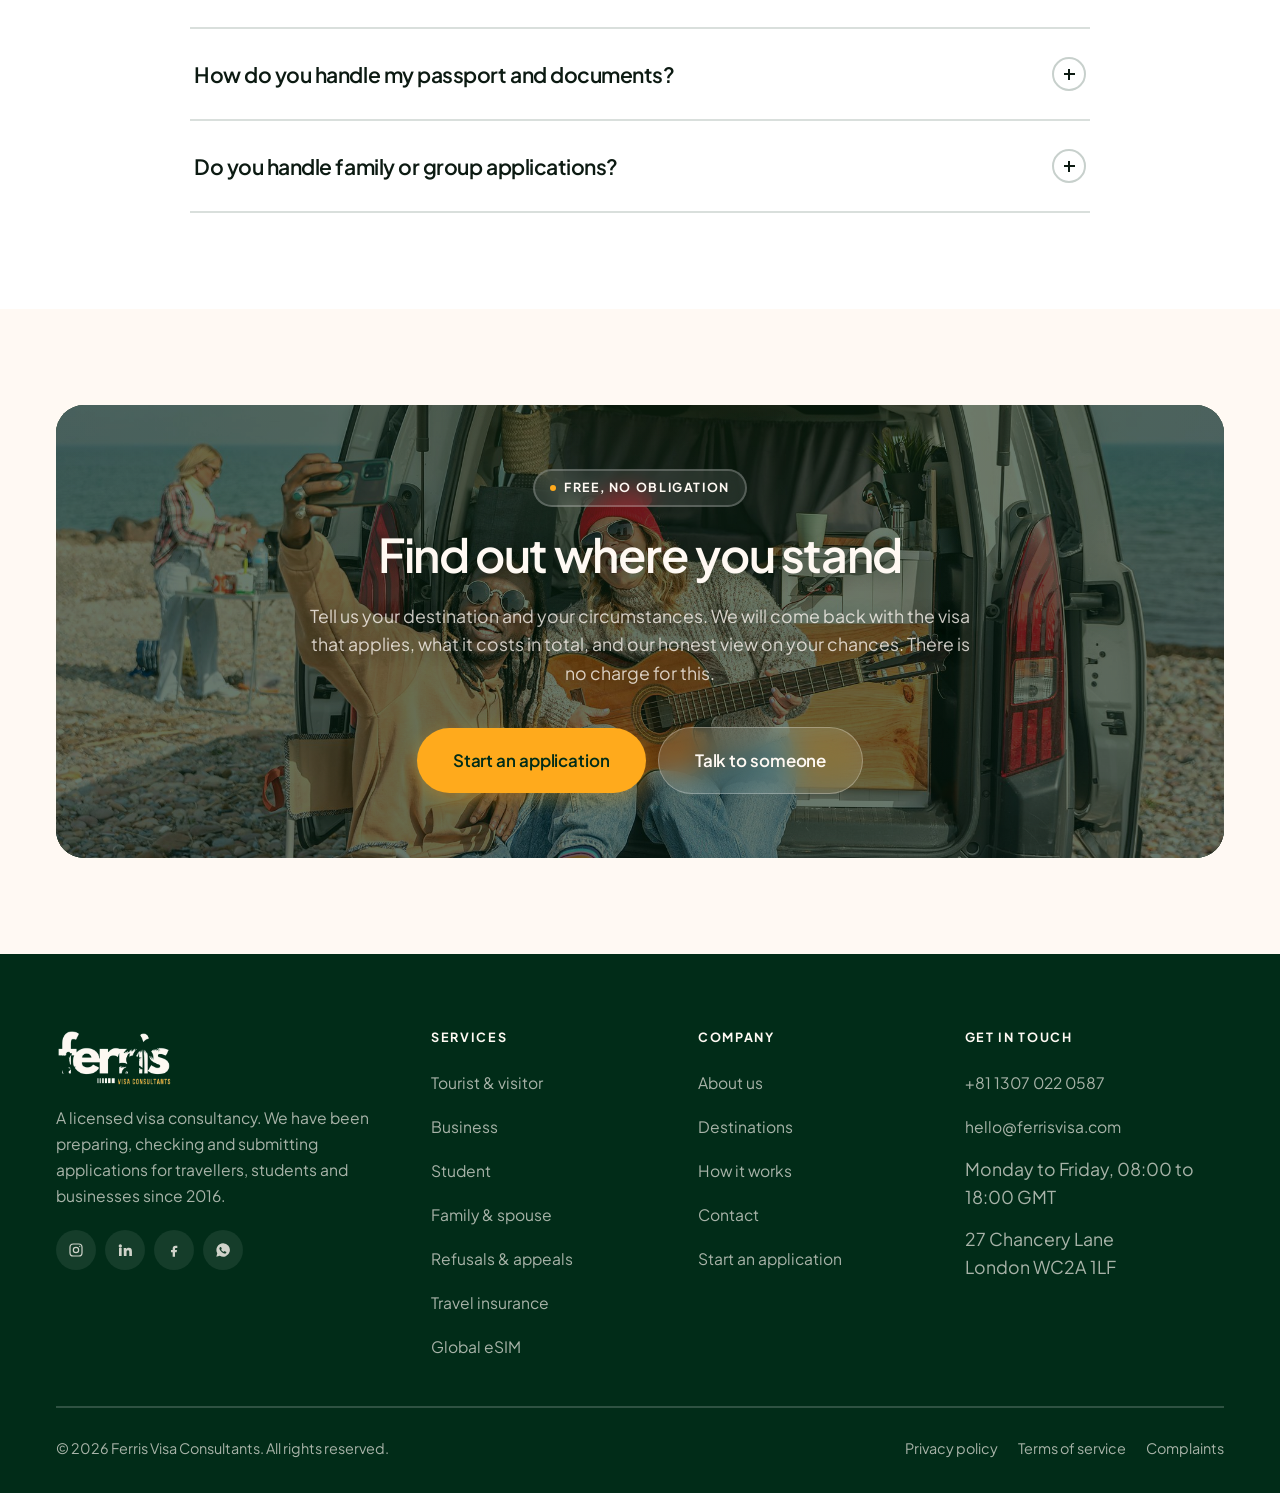
==== commit 3f916902: "Use +81 1307 022 0587 for all enquiries Replaces the placeholder landline everywhere it appeared: th" ====
--- a/index.html
+++ b/index.html
@@ -9,7 +9,7 @@
 <link rel="preconnect" href="https://fonts.googleapis.com">
 <link rel="preconnect" href="https://fonts.gstatic.com" crossorigin>
 <link rel="stylesheet" href="assets/css/flags.css?v=064134d4d3">
-<link rel="stylesheet" href="assets/css/styles.css?v=a4cf6d0b0c">
+<link rel="stylesheet" href="assets/css/styles.css?v=f2e93c9ad1">
 <script>document.documentElement.classList.remove('no-js')</script>
 </head>
 <body>
@@ -31,9 +31,9 @@
     </nav>
 
     <div class="nav-actions">
-      <a class="nav-phone" href="tel:+442038900190">
+      <a class="nav-phone" href="tel:+8113070220587">
         <svg viewBox="0 0 24 24" fill="none" stroke="currentColor" stroke-width="1.8" stroke-linecap="round" stroke-linejoin="round"><path d="M22 16.9v3a2 2 0 0 1-2.2 2 19.8 19.8 0 0 1-8.6-3.1 19.5 19.5 0 0 1-6-6A19.8 19.8 0 0 1 2.1 4.2 2 2 0 0 1 4.1 2h3a2 2 0 0 1 2 1.7c.1 1 .4 1.9.7 2.8a2 2 0 0 1-.5 2.1L8.1 9.9a16 16 0 0 0 6 6l1.3-1.2a2 2 0 0 1 2.1-.5c.9.3 1.8.6 2.8.7a2 2 0 0 1 1.7 2Z"/></svg>
-        +44 20 3890 0190
+        +81 1307 022 0587
       </a>
       <a class="btn btn--amber" href="apply.html"><span class="btn-label">Start an application</span><span class="btn-label-short">Apply</span></a>
       <button class="nav-toggle" type="button" aria-label="Open menu" aria-expanded="false"><span></span></button>
@@ -649,7 +649,7 @@
           <a href="#" aria-label="Instagram"><svg viewBox="0 0 24 24" fill="none" stroke="currentColor" stroke-width="1.8"><rect x="3" y="3" width="18" height="18" rx="5"/><circle cx="12" cy="12" r="4"/><circle cx="17.5" cy="6.5" r="1" fill="currentColor" stroke="none"/></svg></a>
           <a href="#" aria-label="LinkedIn"><svg viewBox="0 0 24 24" fill="currentColor"><path d="M4.98 3.5a2.5 2.5 0 1 0 0 5 2.5 2.5 0 0 0 0-5ZM3 9h4v12H3zM10 9h3.8v1.7h.05c.53-.95 1.83-1.95 3.77-1.95 4.03 0 4.78 2.5 4.78 5.76V21h-4v-5.6c0-1.34-.03-3.07-1.9-3.07-1.9 0-2.2 1.46-2.2 2.97V21h-4z"/></svg></a>
           <a href="#" aria-label="Facebook"><svg viewBox="0 0 24 24" fill="currentColor"><path d="M14 9h3V5.5h-3c-2.3 0-4 1.9-4 4.2V12H7.5v3.5H10V22h3.5v-6.5H16l.5-3.5H13.5v-2c0-.6.4-1 1-1Z"/></svg></a>
-          <a href="#" aria-label="WhatsApp"><svg viewBox="0 0 24 24" fill="currentColor"><path d="M12 2a10 10 0 0 0-8.6 15L2 22l5.2-1.4A10 10 0 1 0 12 2Zm5.2 14.1c-.2.6-1.3 1.2-1.8 1.2-.5.1-1 .1-1.7-.1-.4-.1-.9-.3-1.5-.6-2.7-1.2-4.4-3.9-4.6-4.1-.1-.2-1-1.4-1-2.6s.6-1.8.9-2.1c.2-.2.5-.3.7-.3h.5c.2 0 .4 0 .6.5l.8 2c.1.2.1.3 0 .5l-.4.5-.3.3c-.1.1-.2.3-.1.5.1.2.6 1.1 1.4 1.8 1 .9 1.8 1.1 2 1.2.2.1.4.1.5-.1l.7-.9c.2-.2.3-.2.5-.1l2 1c.2.1.4.2.4.3.1.1.1.6-.1 1.2Z"/></svg></a>
+          <a href="https://wa.me/8113070220587" target="_blank" rel="noopener" aria-label="Chat with us on WhatsApp"><svg viewBox="0 0 24 24" fill="currentColor"><path d="M12 2a10 10 0 0 0-8.6 15L2 22l5.2-1.4A10 10 0 1 0 12 2Zm5.2 14.1c-.2.6-1.3 1.2-1.8 1.2-.5.1-1 .1-1.7-.1-.4-.1-.9-.3-1.5-.6-2.7-1.2-4.4-3.9-4.6-4.1-.1-.2-1-1.4-1-2.6s.6-1.8.9-2.1c.2-.2.5-.3.7-.3h.5c.2 0 .4 0 .6.5l.8 2c.1.2.1.3 0 .5l-.4.5-.3.3c-.1.1-.2.3-.1.5.1.2.6 1.1 1.4 1.8 1 .9 1.8 1.1 2 1.2.2.1.4.1.5-.1l.7-.9c.2-.2.3-.2.5-.1l2 1c.2.1.4.2.4.3.1.1.1.6-.1 1.2Z"/></svg></a>
         </div>
       </div>
 
@@ -680,7 +680,7 @@
       <div>
         <h4>Get in touch</h4>
         <ul class="footer-links">
-          <li><a href="tel:+442038900190">+44 20 3890 0190</a></li>
+          <li><a href="tel:+8113070220587">+81 1307 022 0587</a></li>
           <li><a href="mailto:hello@ferrisvisa.com">hello@ferrisvisa.com</a></li>
           <li>Monday to Friday, 08:00 to 18:00 GMT</li>
           <li>27 Chancery Lane<br>London WC2A 1LF</li>
@@ -701,6 +701,6 @@
 </main>
 </div>
 
-<script src="assets/js/main.js?v=4eccc160cb"></script>
+<script src="assets/js/main.js?v=ab29615dc0"></script>
 </body>
 </html>
--- a/assets/css/styles.css
+++ b/assets/css/styles.css
@@ -1607,3 +1607,12 @@
   .process-icon{display:none}
   .process-card h3{padding-right:0}
 }
+
+/* nav phone: never wrap. Between the mobile menu breakpoint and 1240px there
+   is not room for the full number, so it collapses to a round call button.
+   font-size:0 hides the digits visually but screen readers still read them. */
+.nav-phone{white-space:nowrap}
+@media(min-width:1081px) and (max-width:1240px){
+  .nav-phone{font-size:0;gap:0;width:42px;height:42px;padding:0;justify-content:center;background:rgba(255,255,255,.10)}
+  .nav-phone svg{width:17px;height:17px}
+}
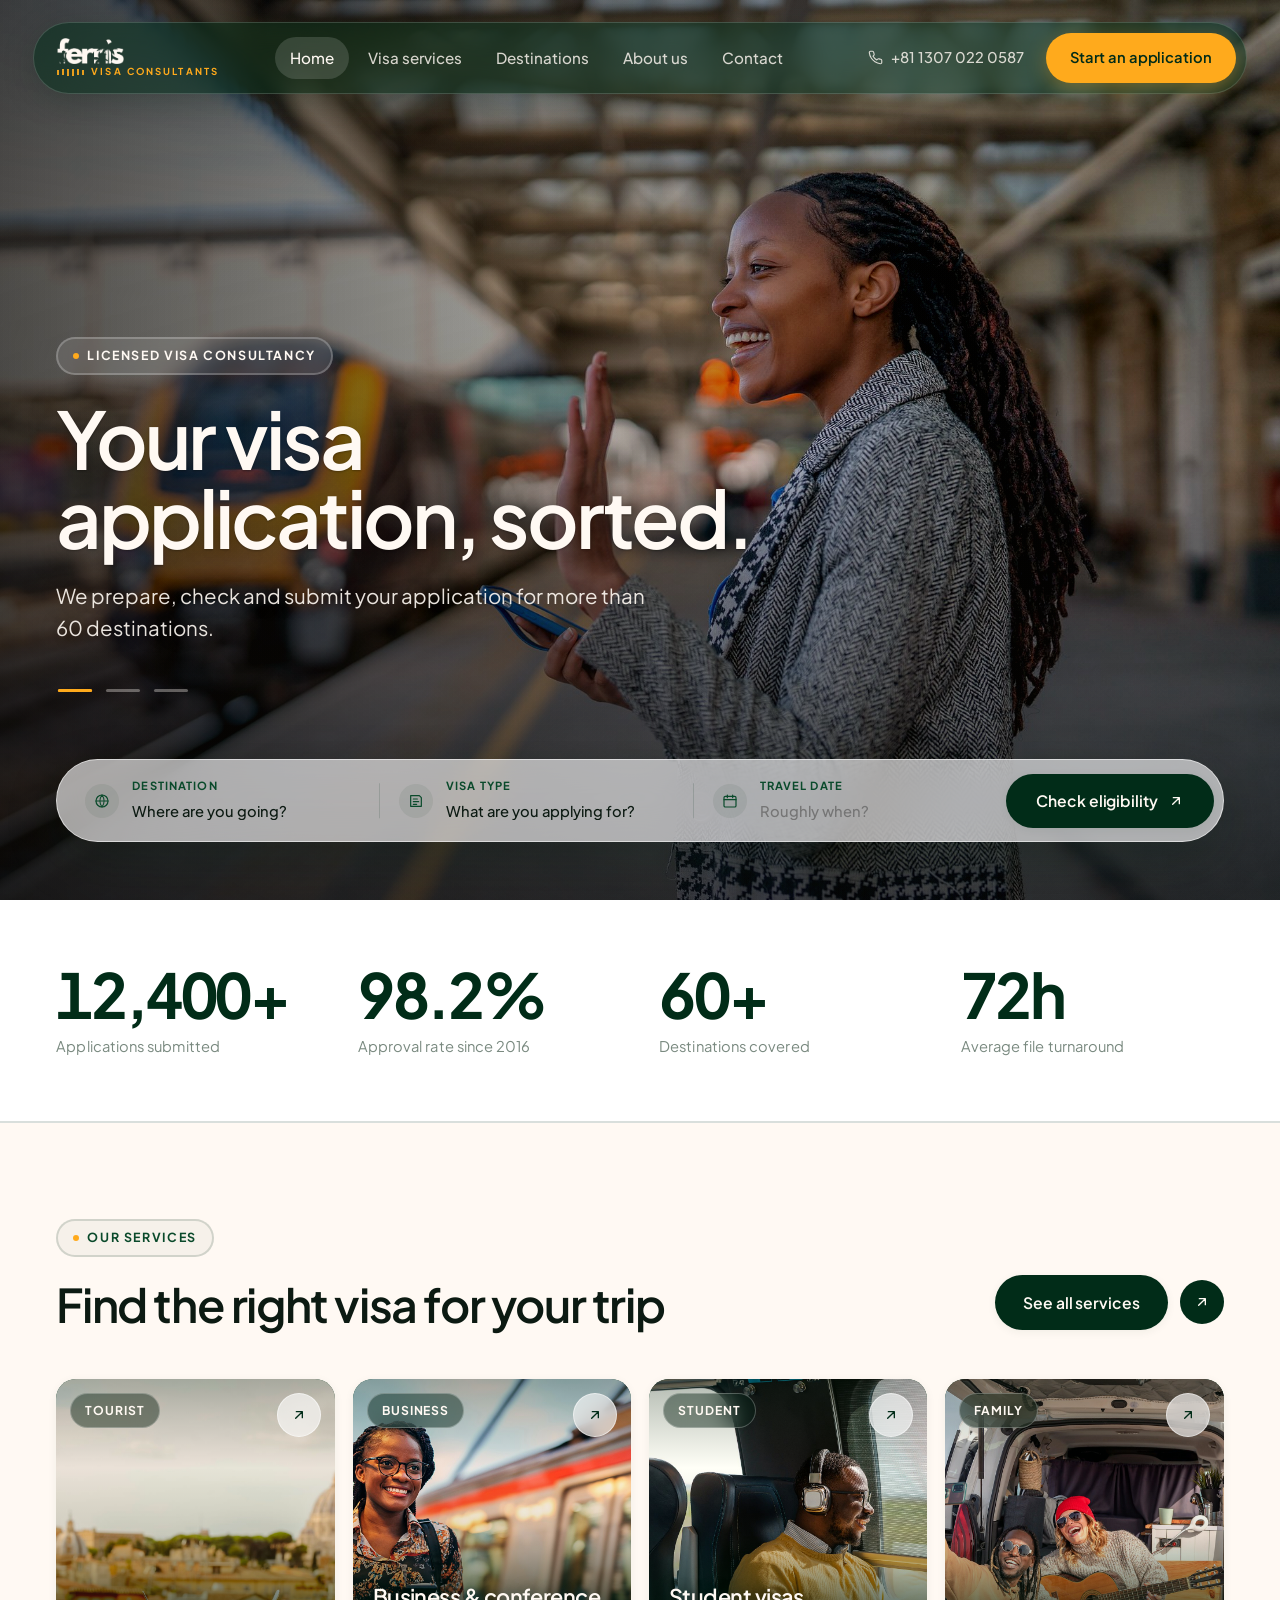
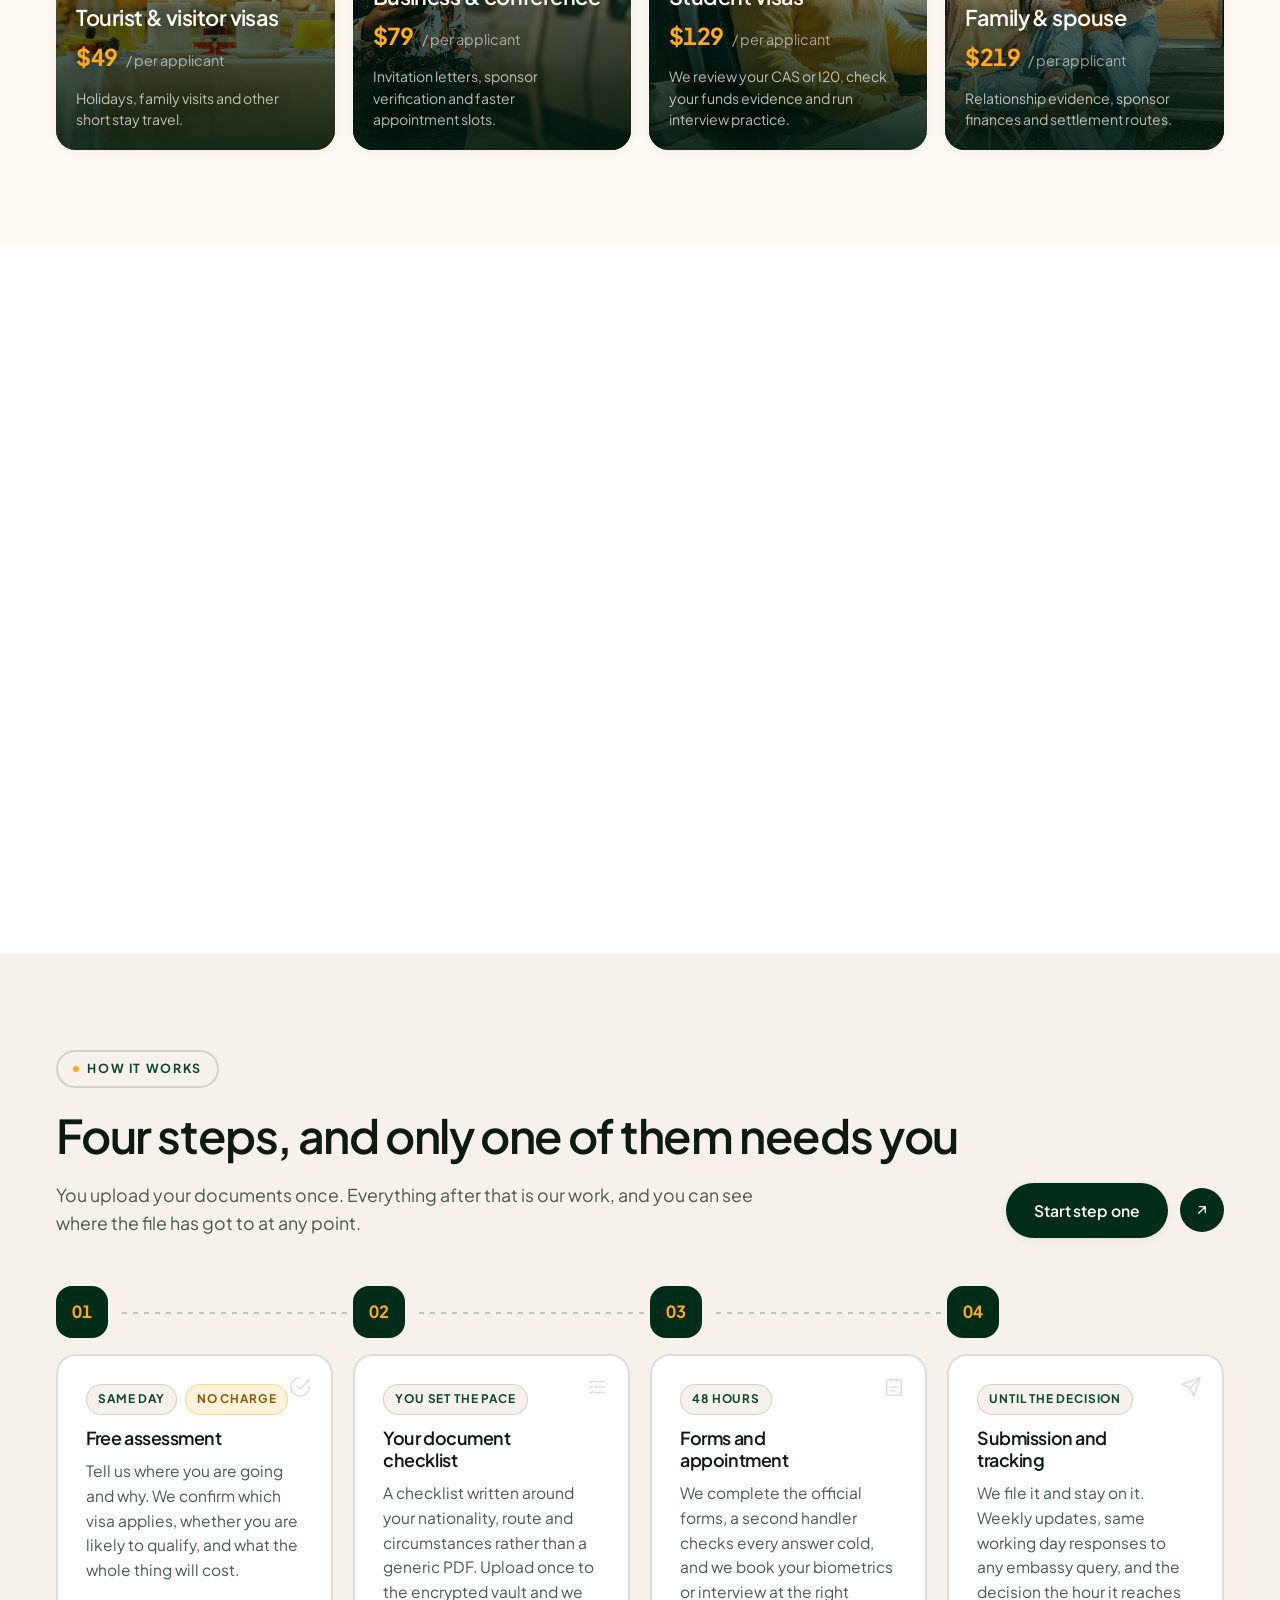
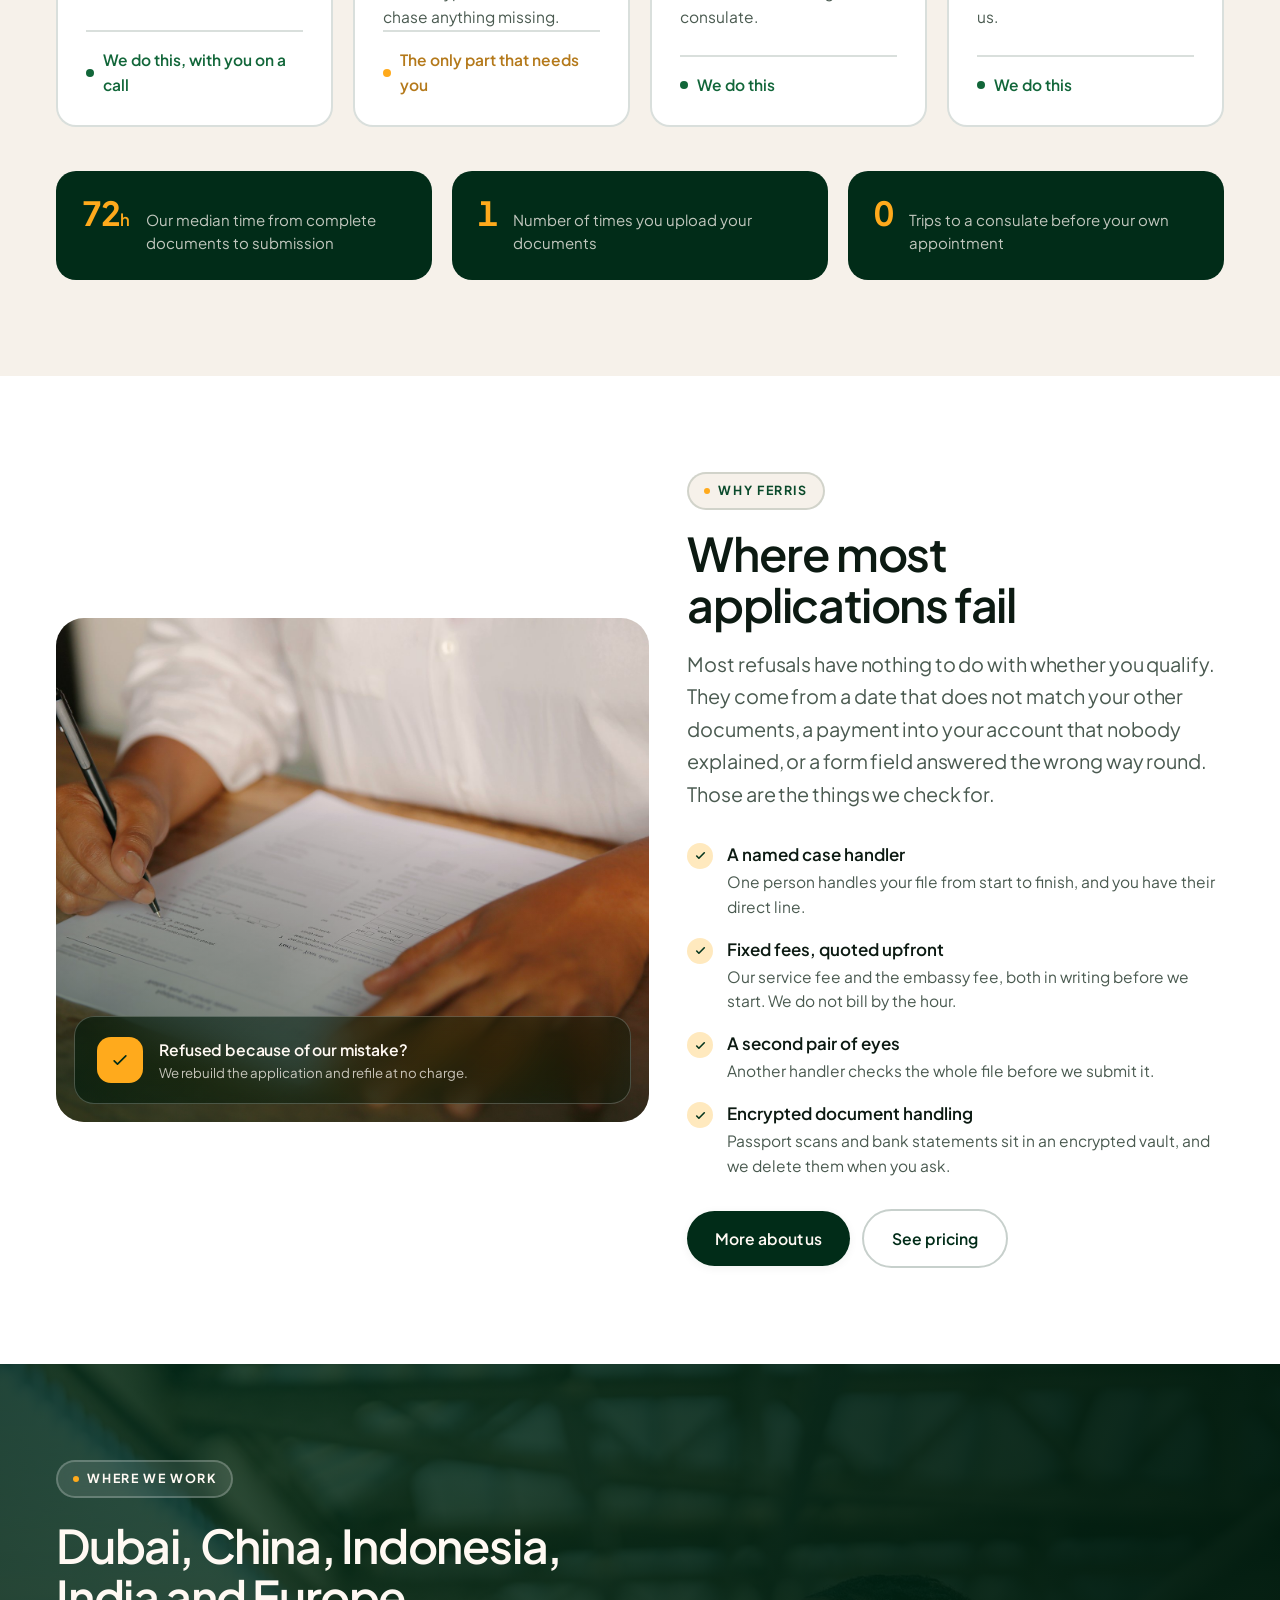
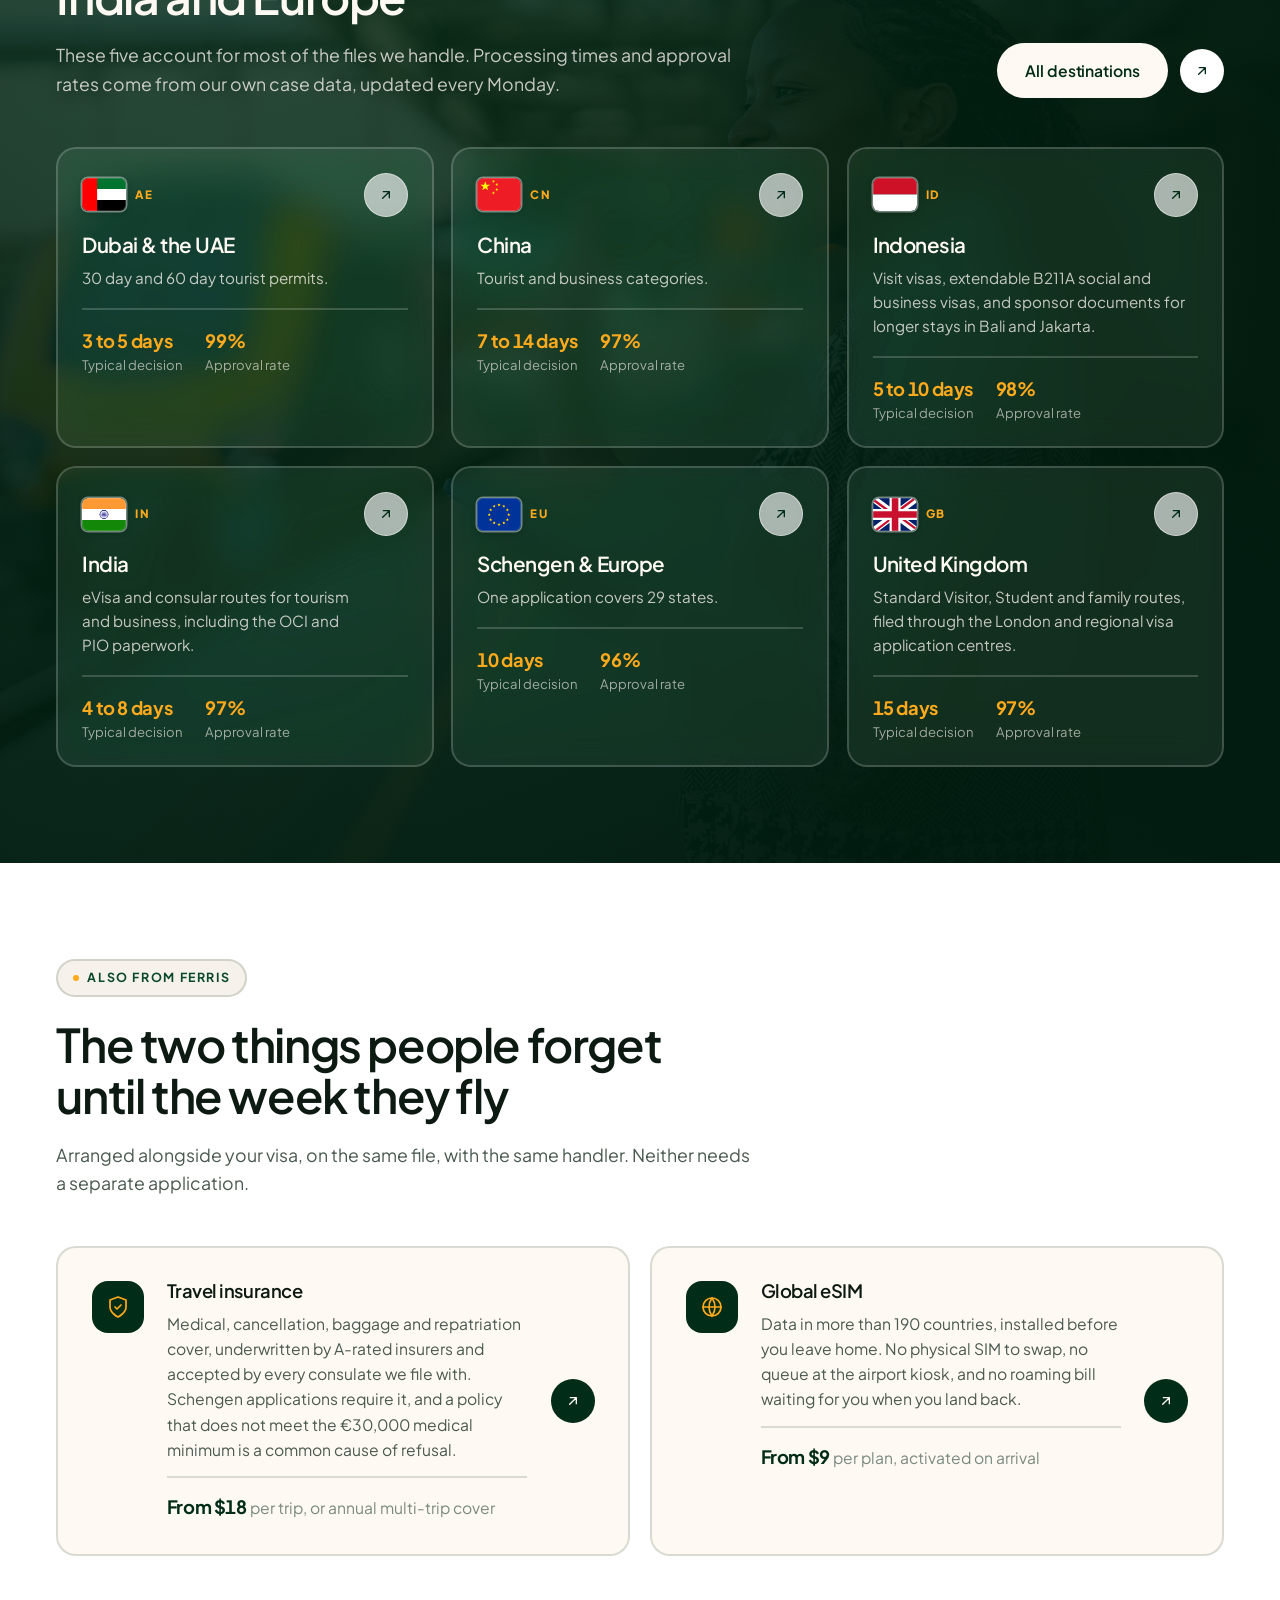
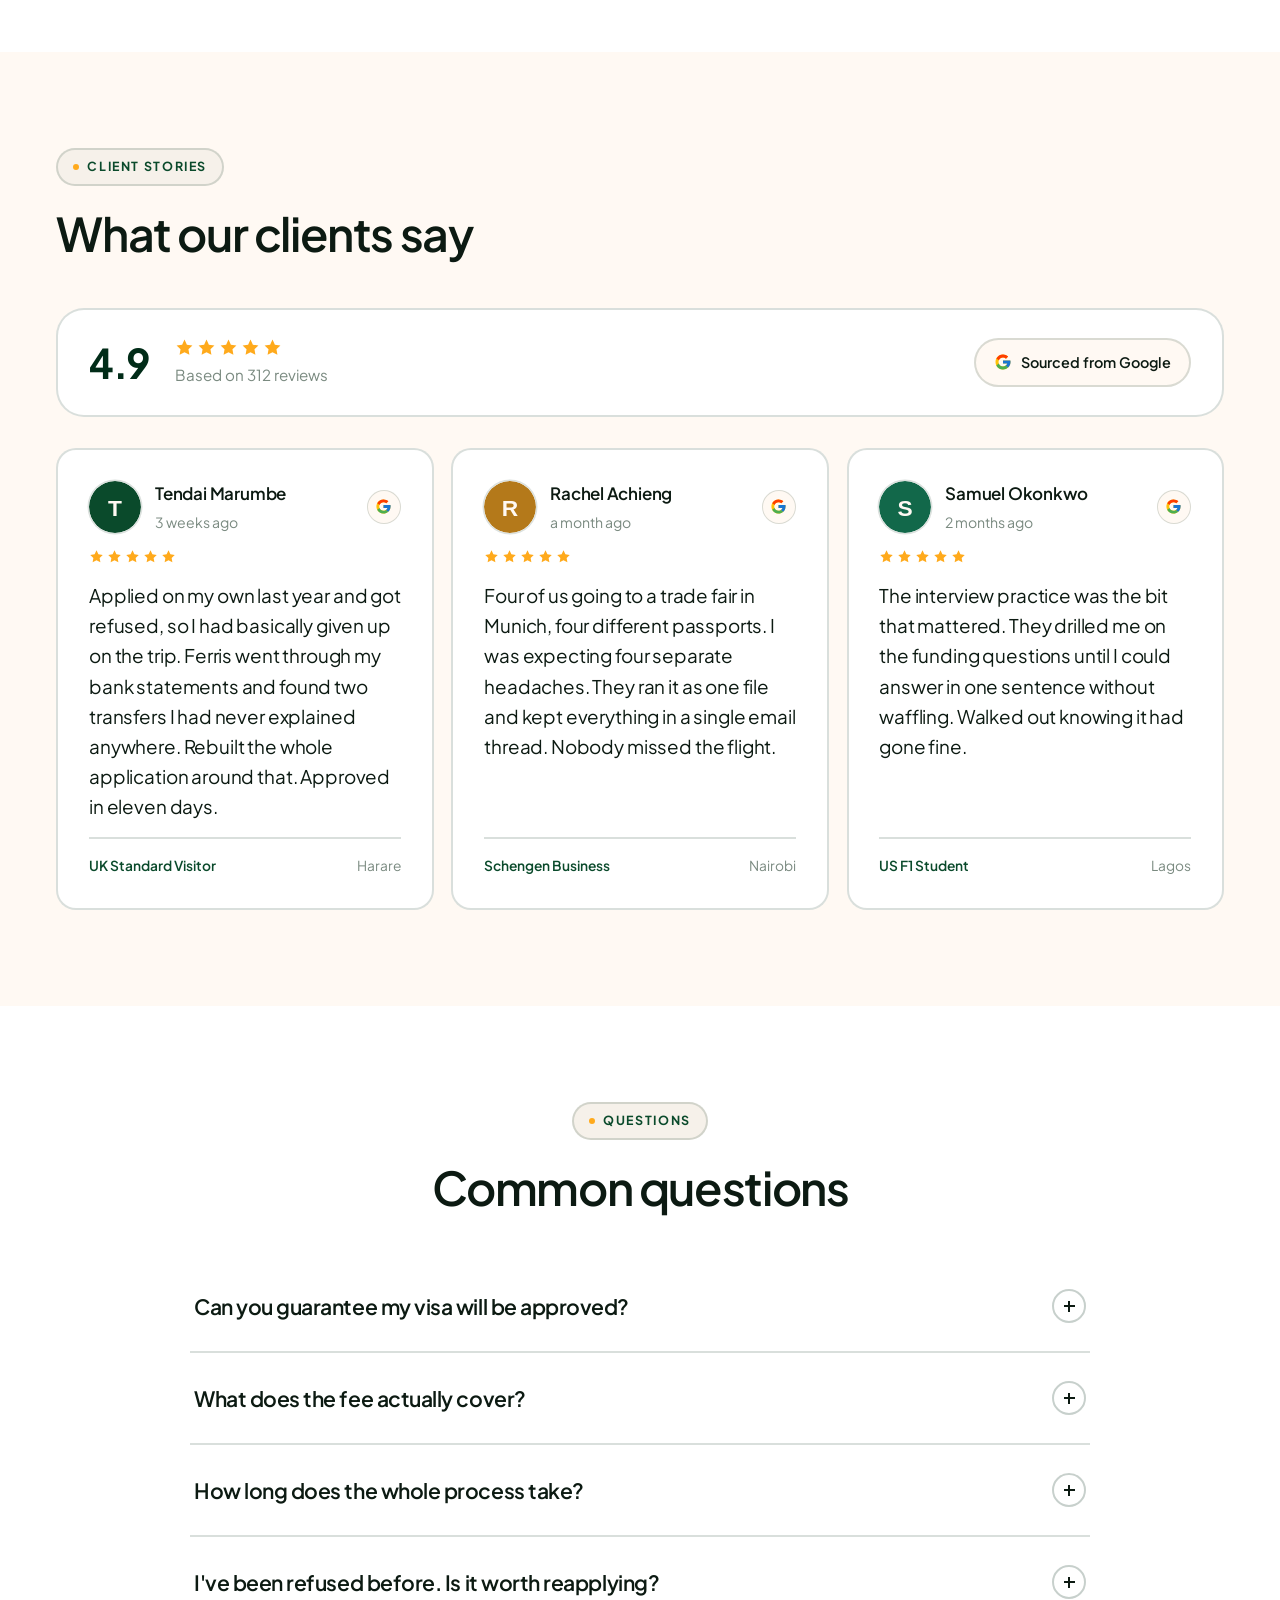
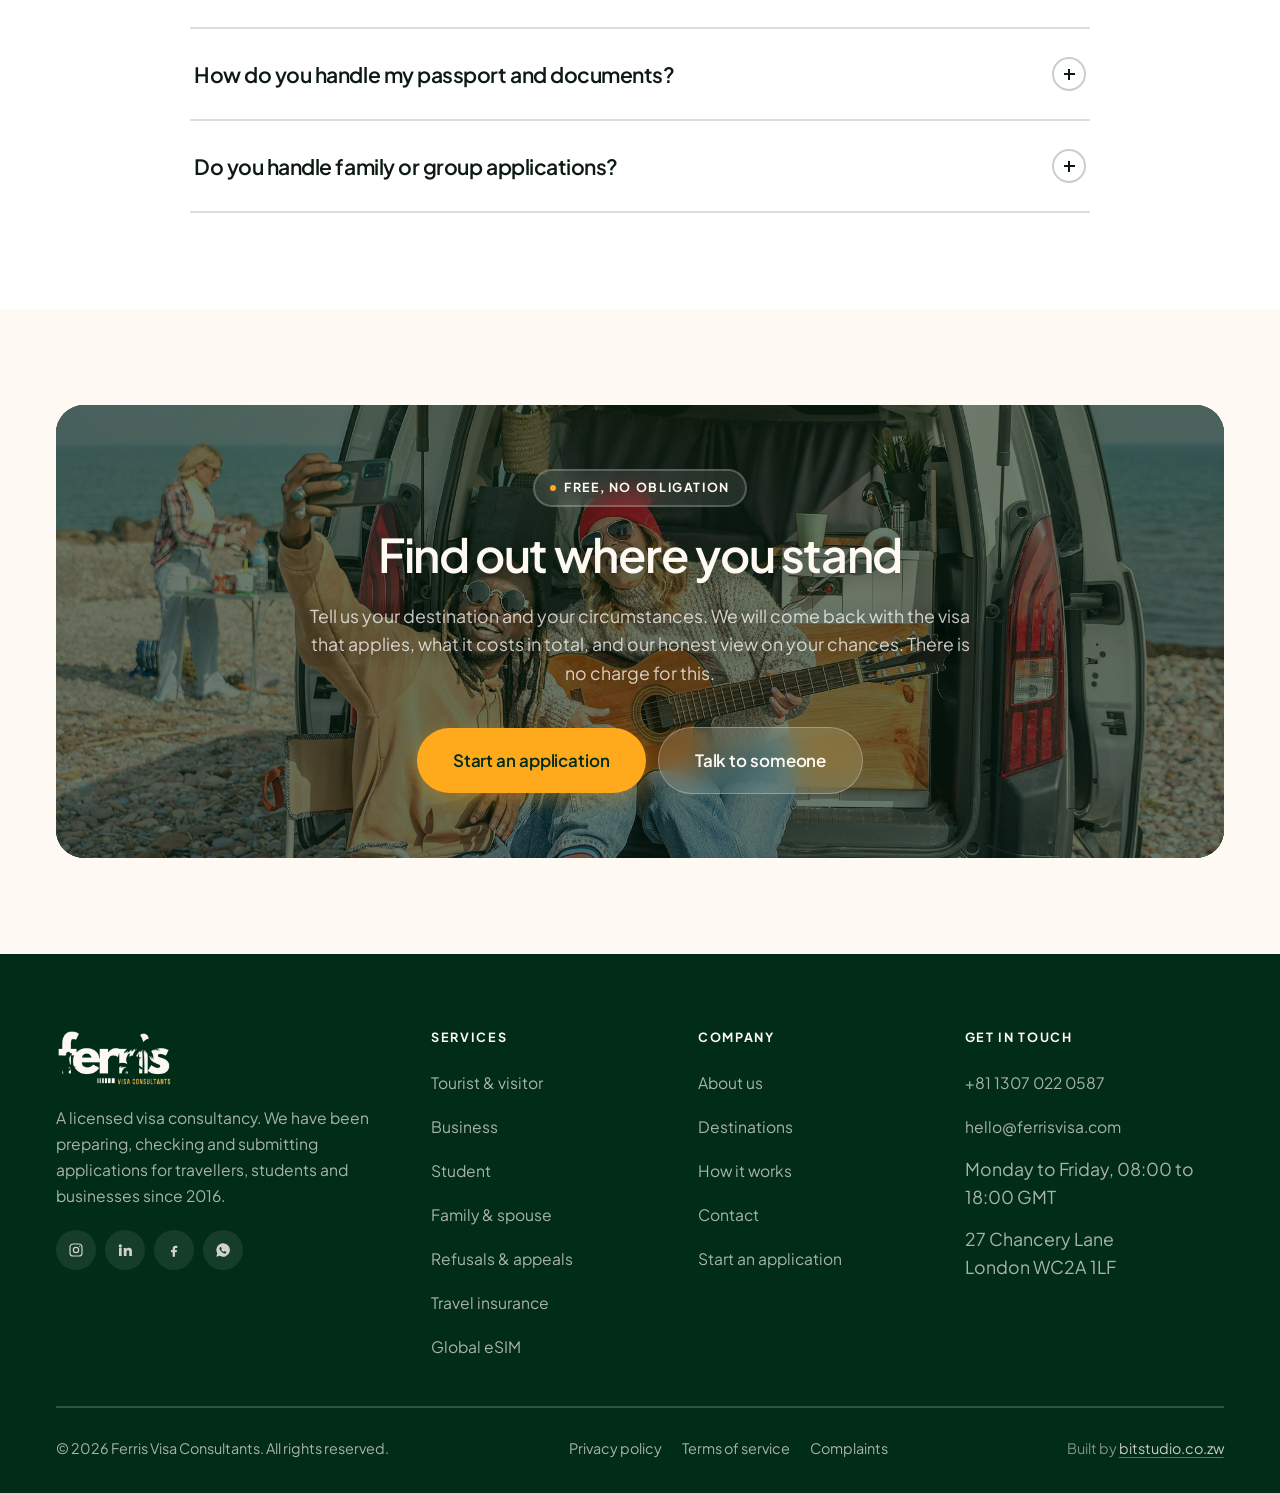
==== commit 39e3c27b: "Add the bitstudio.co.zw build credit to the footer Last item in the footer's bottom row on every pag" ====
--- a/index.html
+++ b/index.html
@@ -9,7 +9,7 @@
 <link rel="preconnect" href="https://fonts.googleapis.com">
 <link rel="preconnect" href="https://fonts.gstatic.com" crossorigin>
 <link rel="stylesheet" href="assets/css/flags.css?v=064134d4d3">
-<link rel="stylesheet" href="assets/css/styles.css?v=f2e93c9ad1">
+<link rel="stylesheet" href="assets/css/styles.css?v=75d810977d">
 <script>document.documentElement.classList.remove('no-js')</script>
 </head>
 <body>
@@ -695,6 +695,7 @@
         <a href="terms.html">Terms of service</a>
         <a href="complaints.html">Complaints</a>
       </nav>
+      <p class="footer-credit">Built by <a href="https://bitstudio.co.zw" target="_blank" rel="noopener">bitstudio.co.zw</a></p>
     </div>
   </footer>
 
--- a/assets/css/styles.css
+++ b/assets/css/styles.css
@@ -1616,3 +1616,9 @@
   .nav-phone{font-size:0;gap:0;width:42px;height:42px;padding:0;justify-content:center;background:rgba(255,255,255,.10)}
   .nav-phone svg{width:17px;height:17px}
 }
+
+/* build credit, last item in the footer's bottom row */
+.footer-credit{color:rgba(255,249,243,.5)}
+.footer-credit a{color:rgba(255,249,243,.78);text-decoration:underline;text-decoration-color:rgba(255,170,28,.5);text-underline-offset:3px;display:inline-block;min-height:24px;padding-block:3px}
+.footer-credit a:hover{color:var(--amber);text-decoration-color:var(--amber)}
+@media(max-width:600px){.footer-bottom{flex-direction:column;align-items:flex-start}}
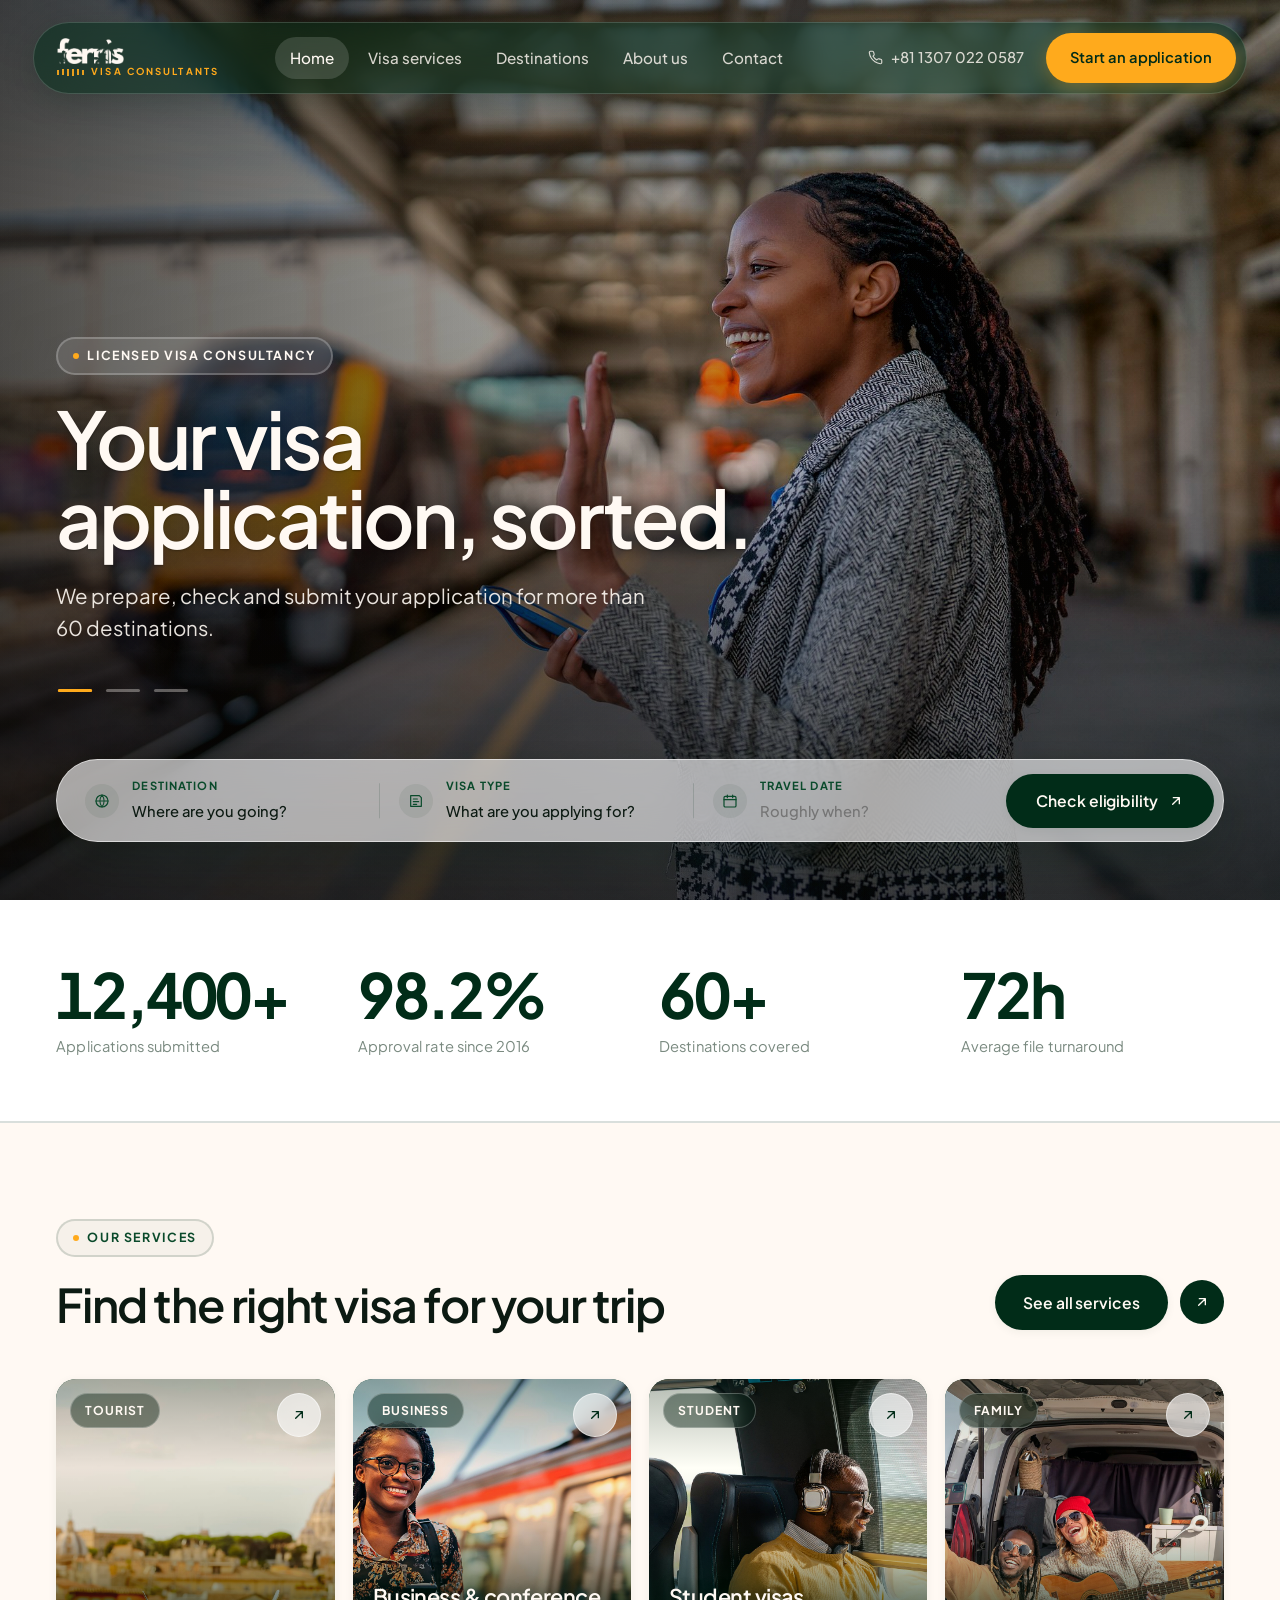
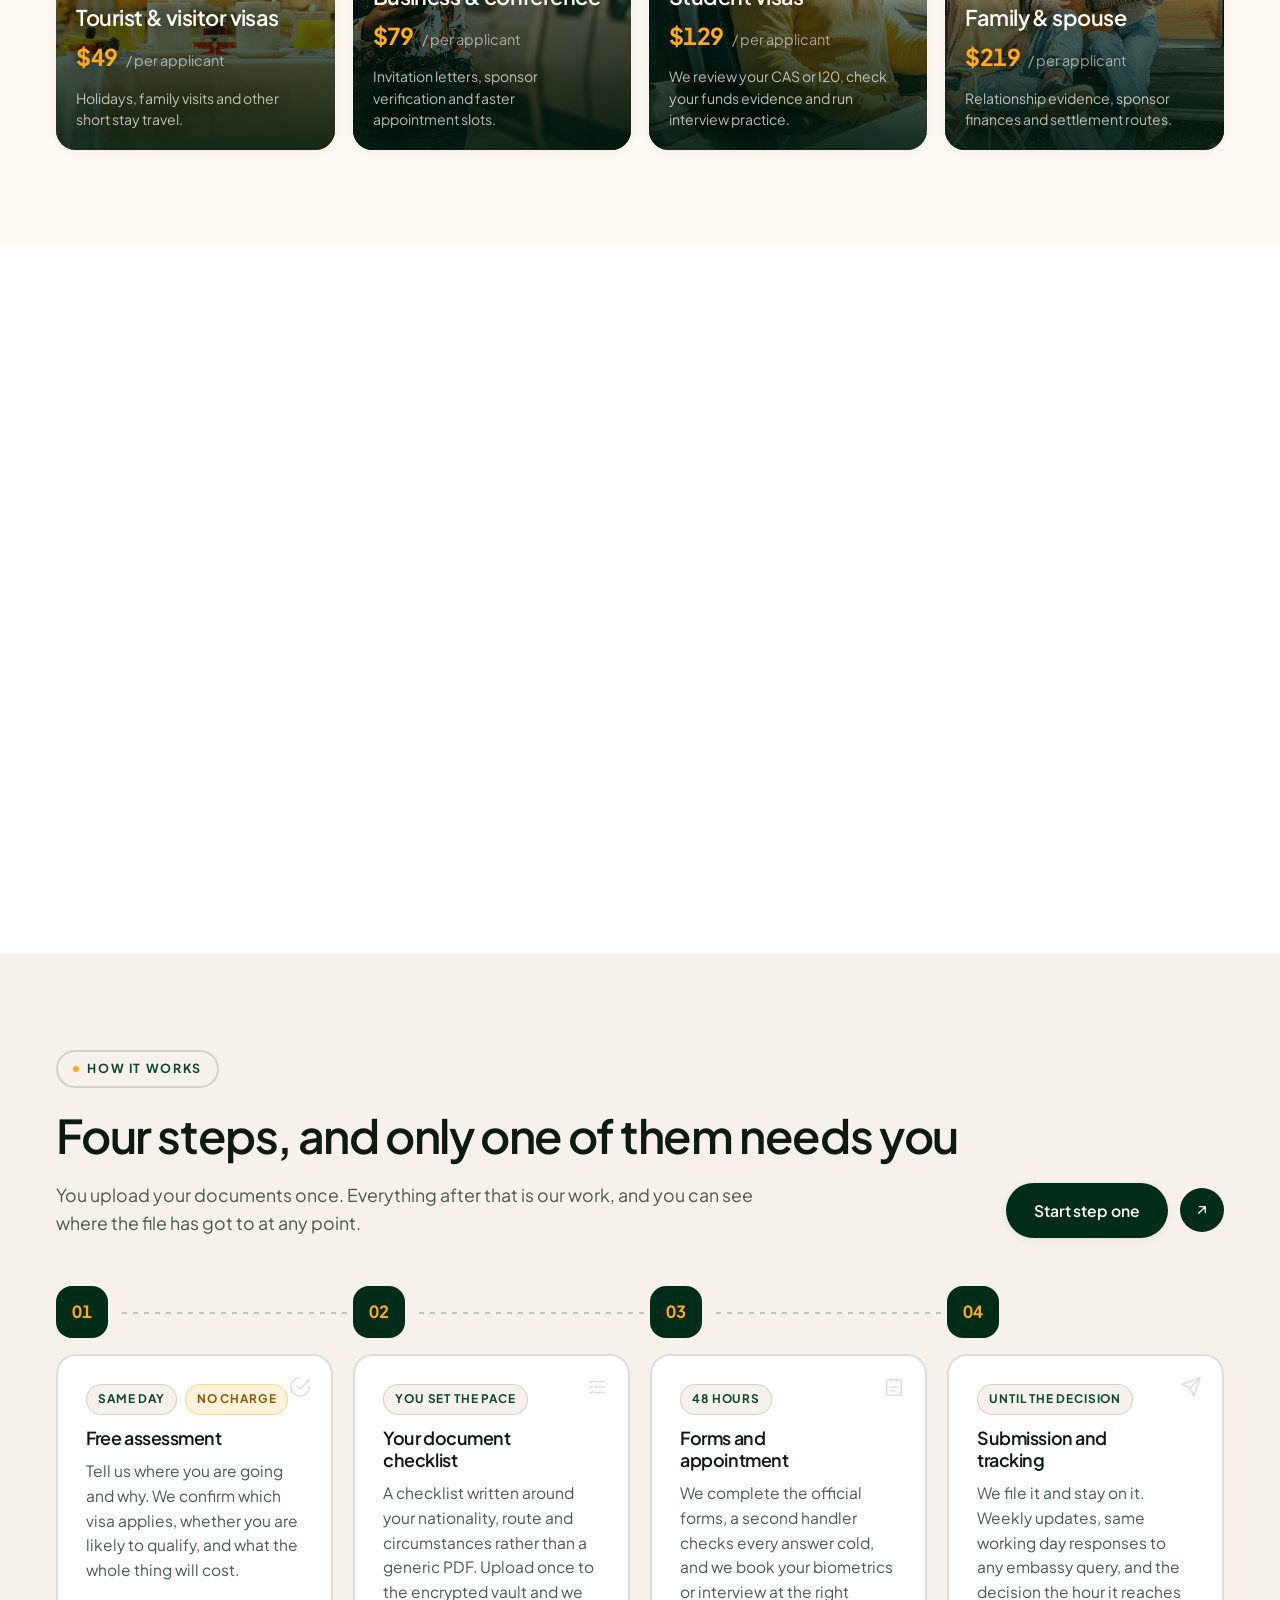
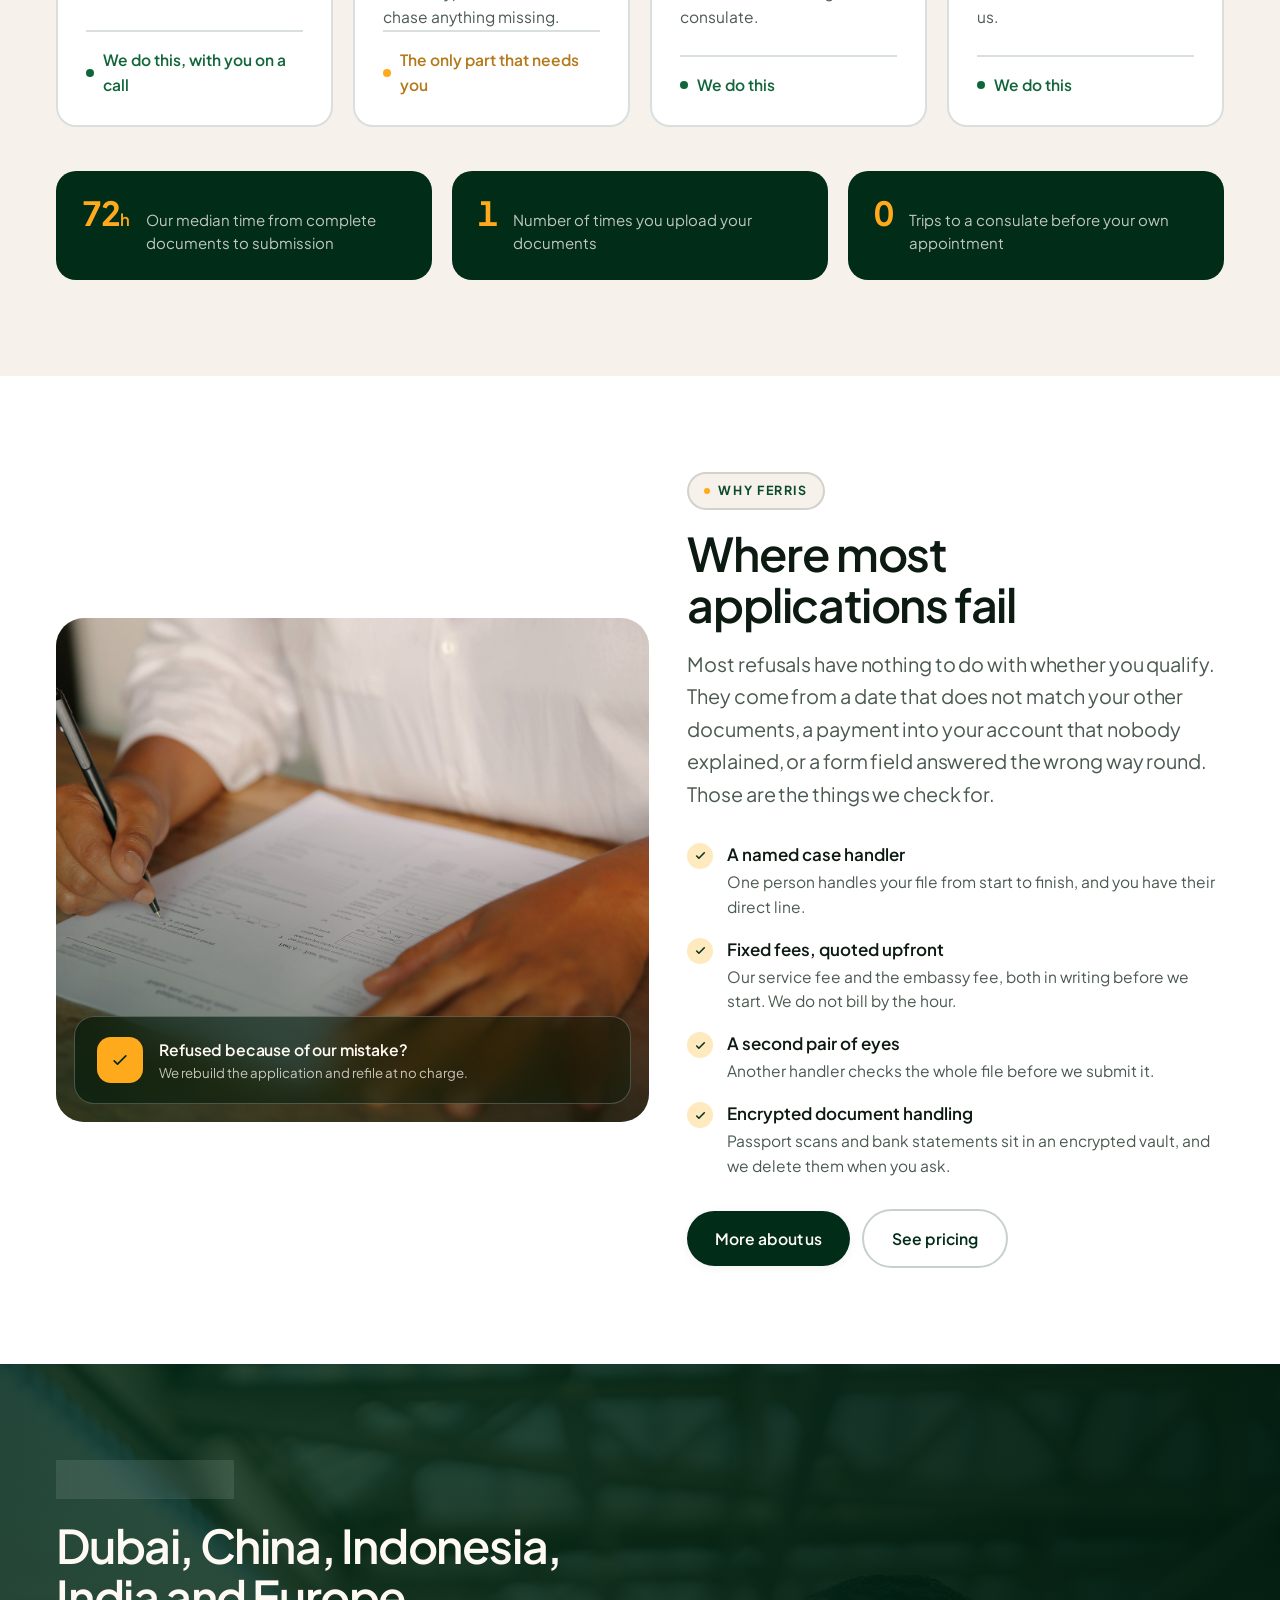
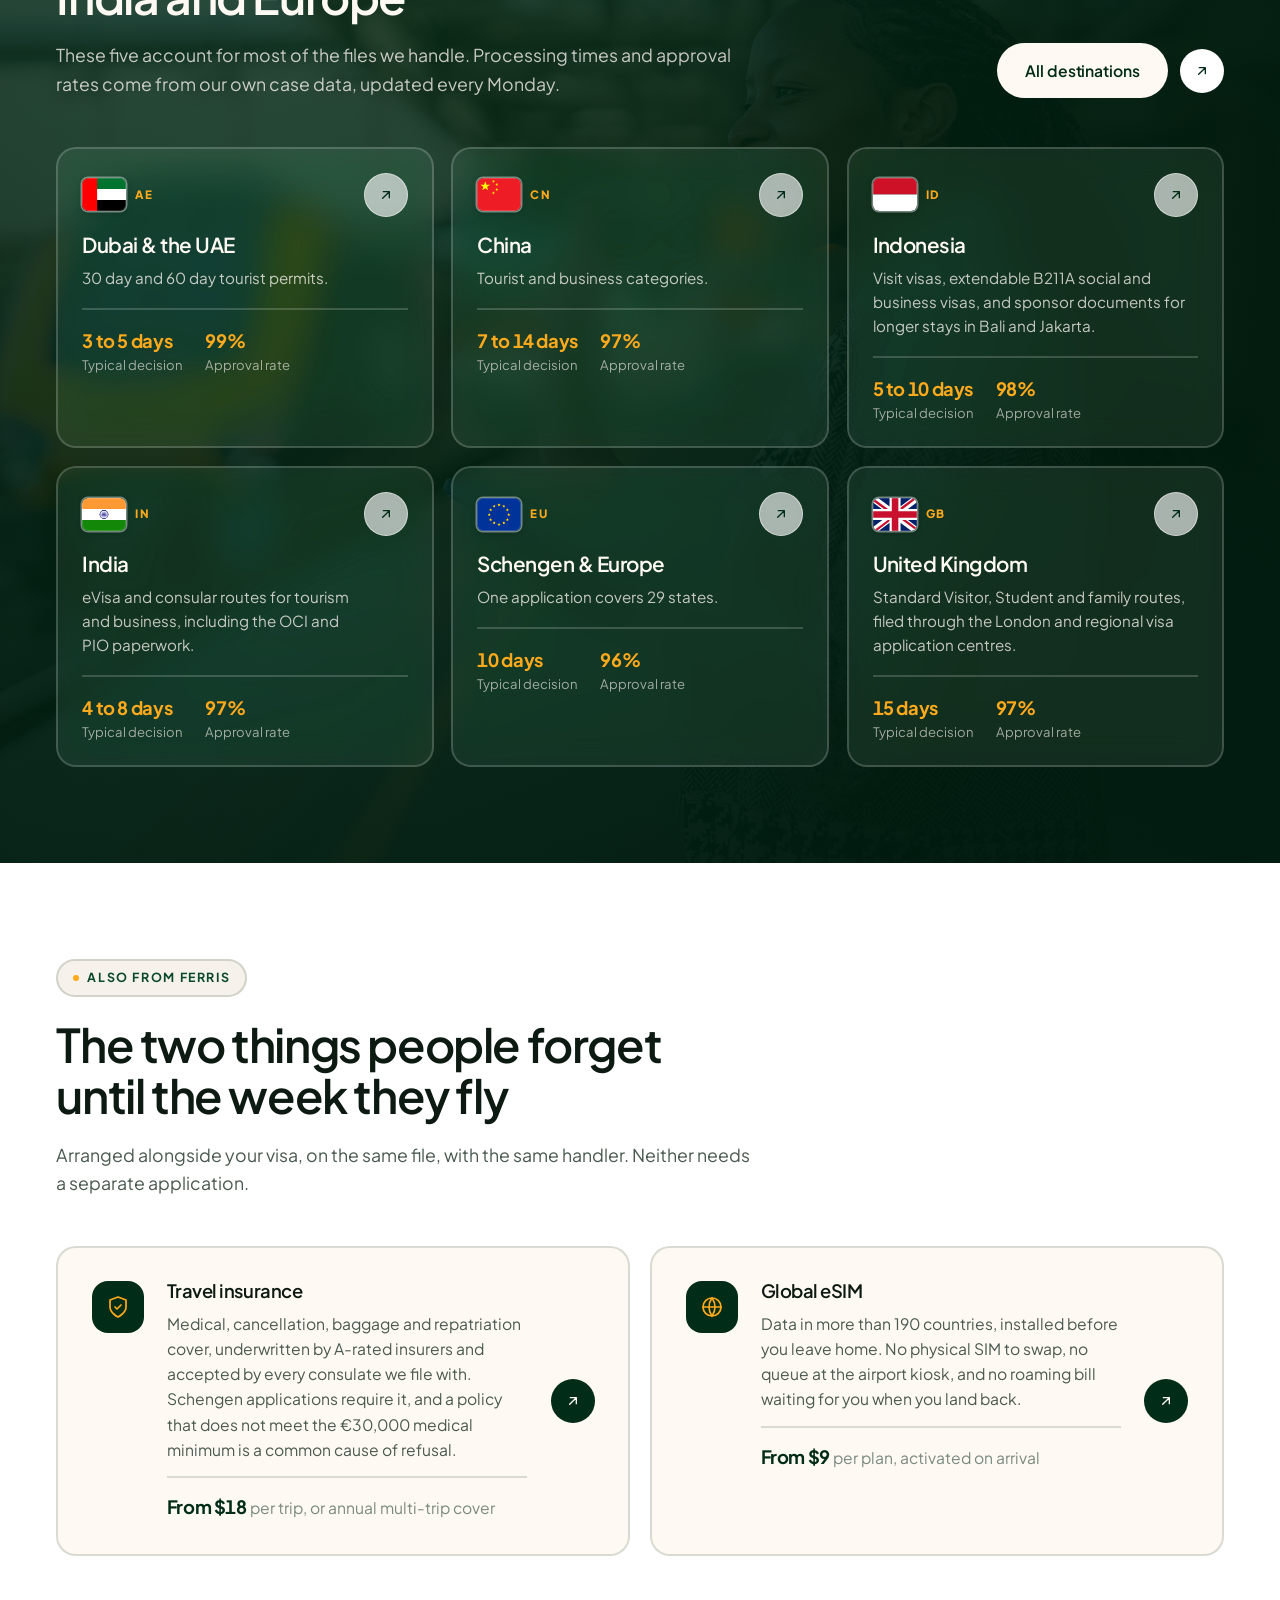
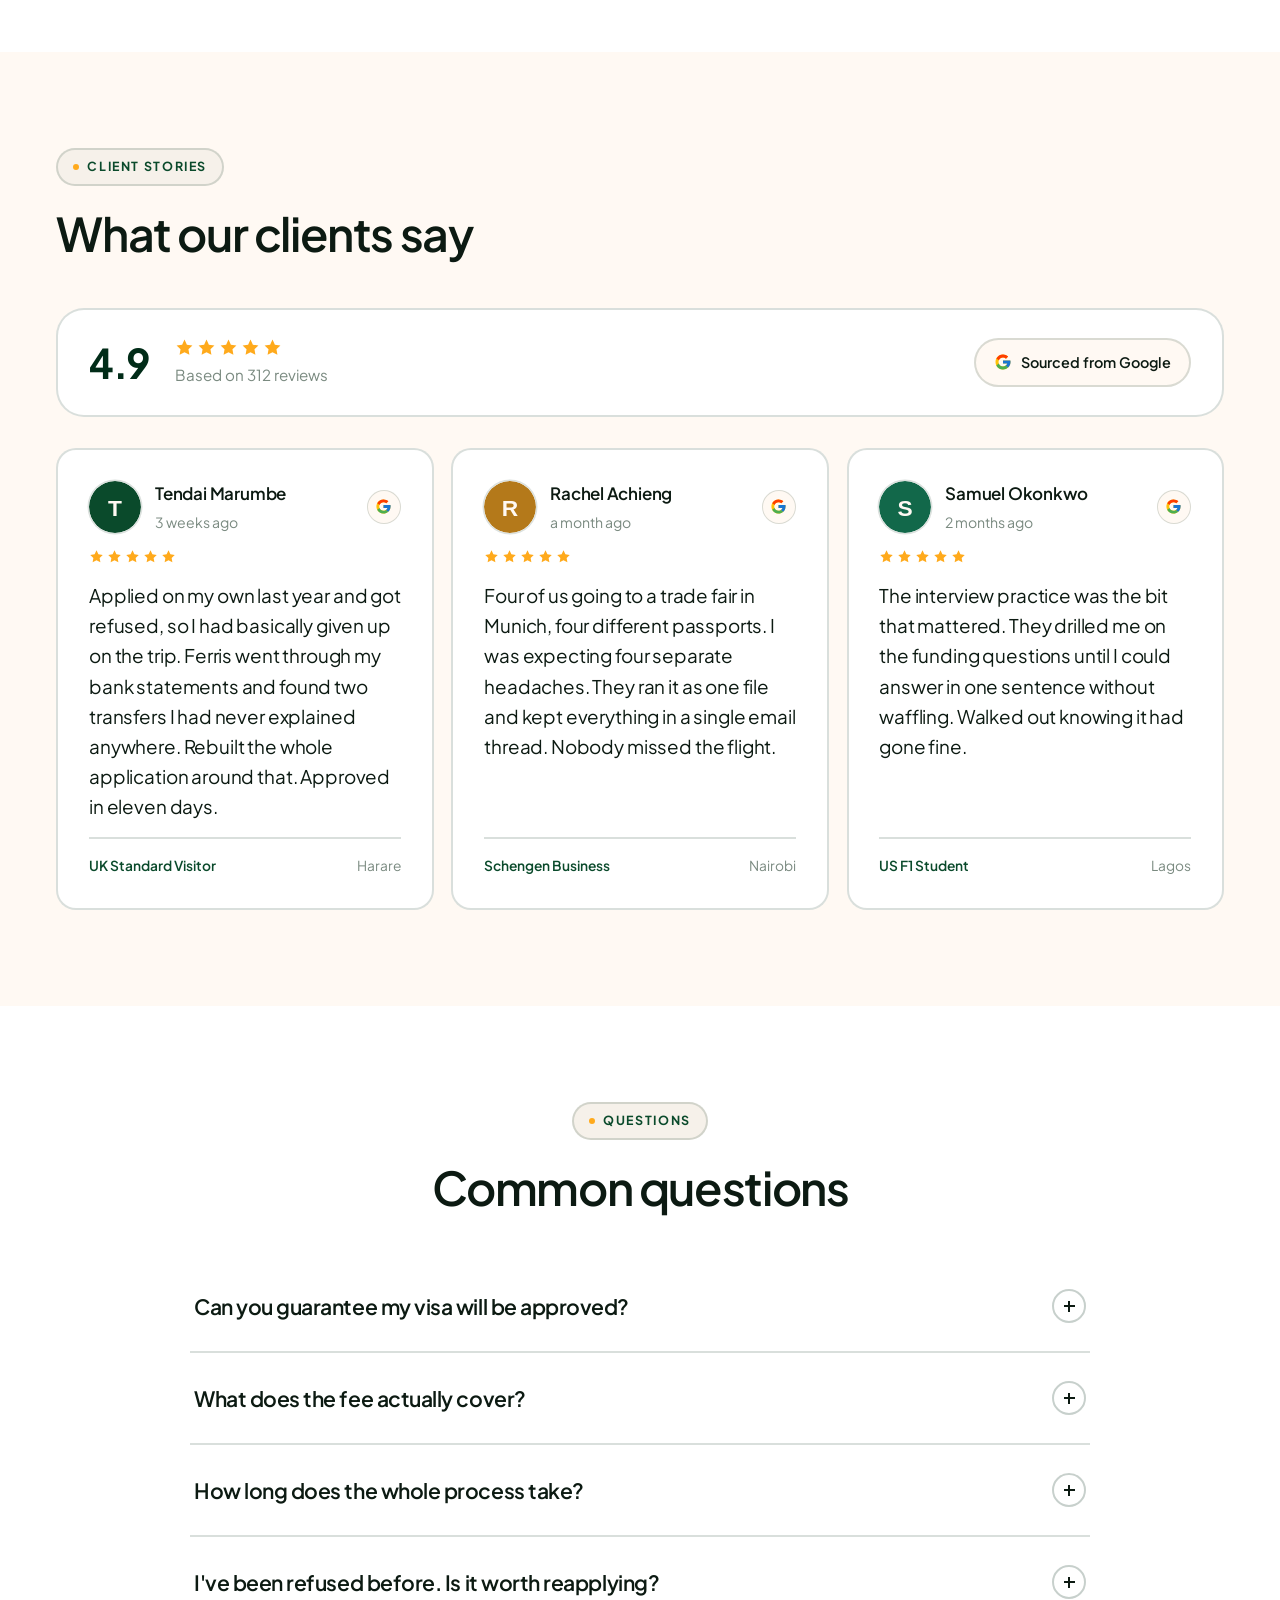
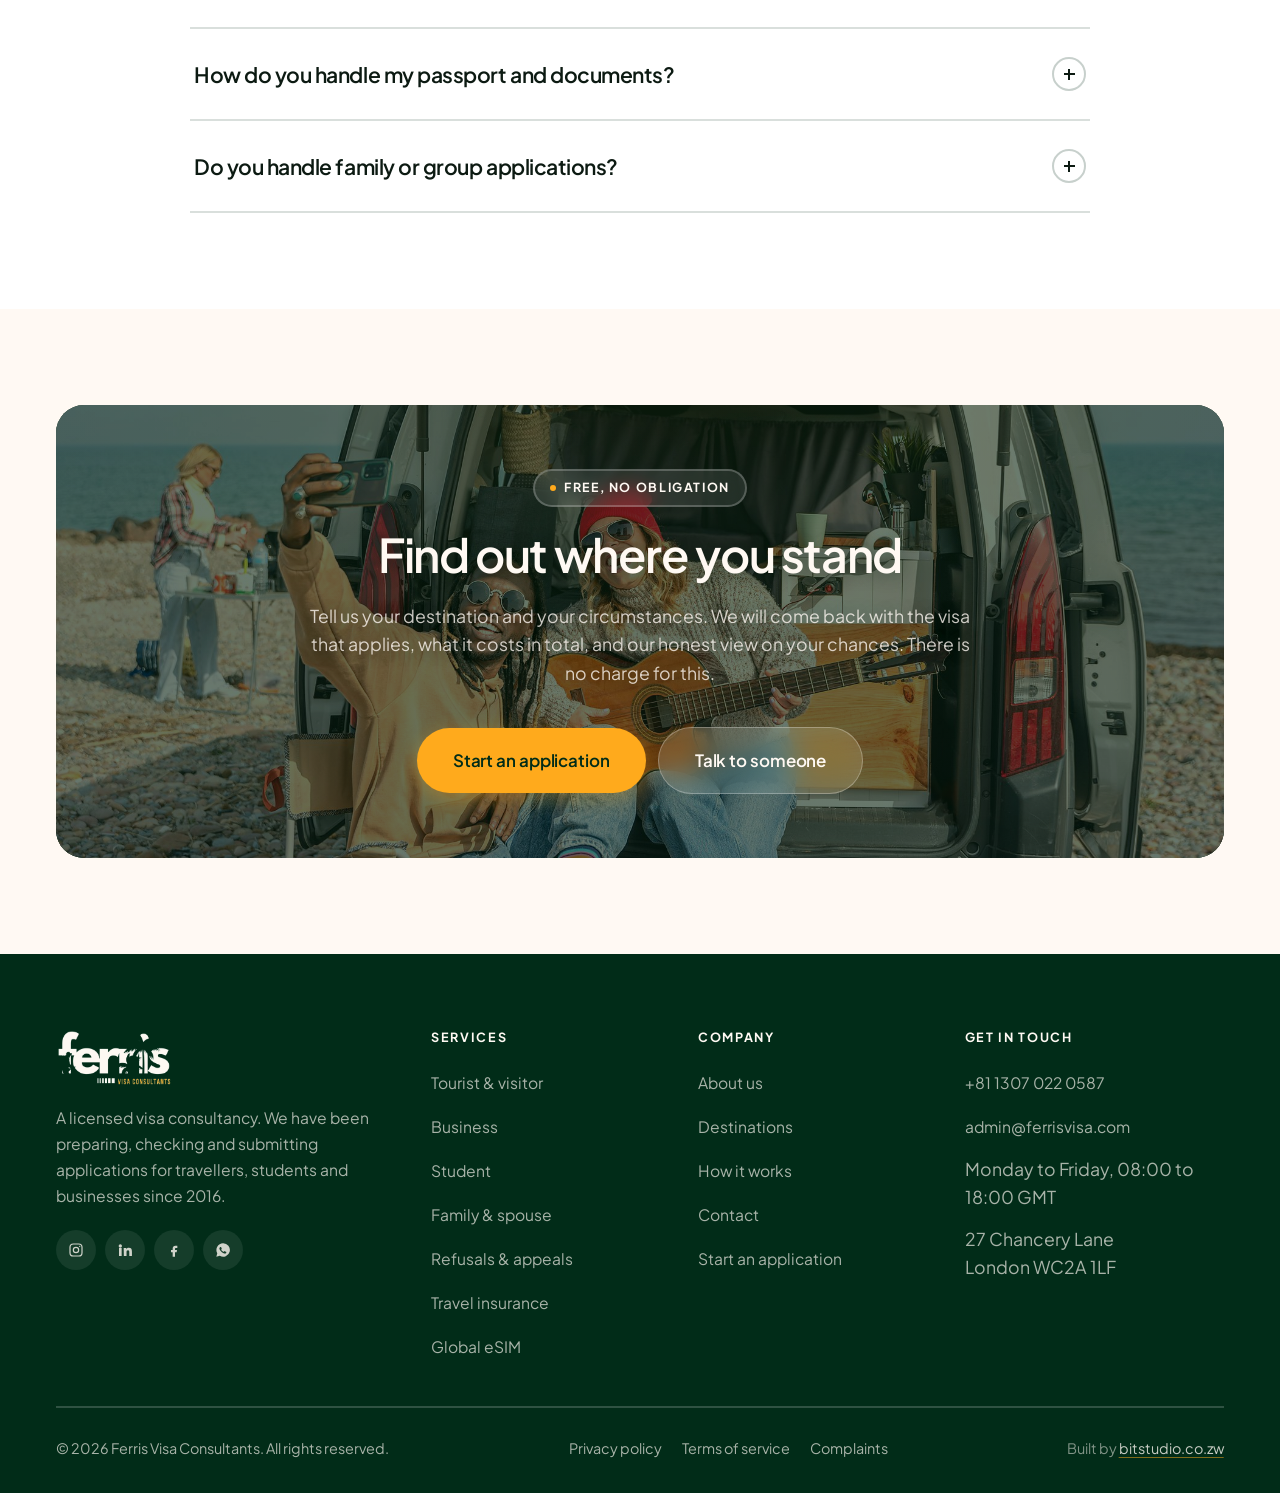
==== commit 75f6ea9b: "Contact form sends by email only, to admin@ferrisvisa.com The contact form offered a choice of Whats" ====
--- a/index.html
+++ b/index.html
@@ -9,7 +9,7 @@
 <link rel="preconnect" href="https://fonts.googleapis.com">
 <link rel="preconnect" href="https://fonts.gstatic.com" crossorigin>
 <link rel="stylesheet" href="assets/css/flags.css?v=064134d4d3">
-<link rel="stylesheet" href="assets/css/styles.css?v=75d810977d">
+<link rel="stylesheet" href="assets/css/styles.css?v=221f9d4876">
 <script>document.documentElement.classList.remove('no-js')</script>
 </head>
 <body>
@@ -681,7 +681,7 @@
         <h4>Get in touch</h4>
         <ul class="footer-links">
           <li><a href="tel:+8113070220587">+81 1307 022 0587</a></li>
-          <li><a href="mailto:hello@ferrisvisa.com">hello@ferrisvisa.com</a></li>
+          <li><a href="mailto:admin@ferrisvisa.com">admin@ferrisvisa.com</a></li>
           <li>Monday to Friday, 08:00 to 18:00 GMT</li>
           <li>27 Chancery Lane<br>London WC2A 1LF</li>
         </ul>
@@ -702,6 +702,6 @@
 </main>
 </div>
 
-<script src="assets/js/main.js?v=ab29615dc0"></script>
+<script src="assets/js/main.js?v=0642bdb331"></script>
 </body>
 </html>
--- a/assets/css/styles.css
+++ b/assets/css/styles.css
@@ -1622,3 +1622,6 @@
 .footer-credit a{color:rgba(255,249,243,.78);text-decoration:underline;text-decoration-color:rgba(255,170,28,.5);text-underline-offset:3px;display:inline-block;min-height:24px;padding-block:3px}
 .footer-credit a:hover{color:var(--amber);text-decoration-color:var(--amber)}
 @media(max-width:600px){.footer-bottom{flex-direction:column;align-items:flex-start}}
+
+/* a handoff with a single destination gets the full width */
+.handoff-choices > :only-child{grid-column:1 / -1}
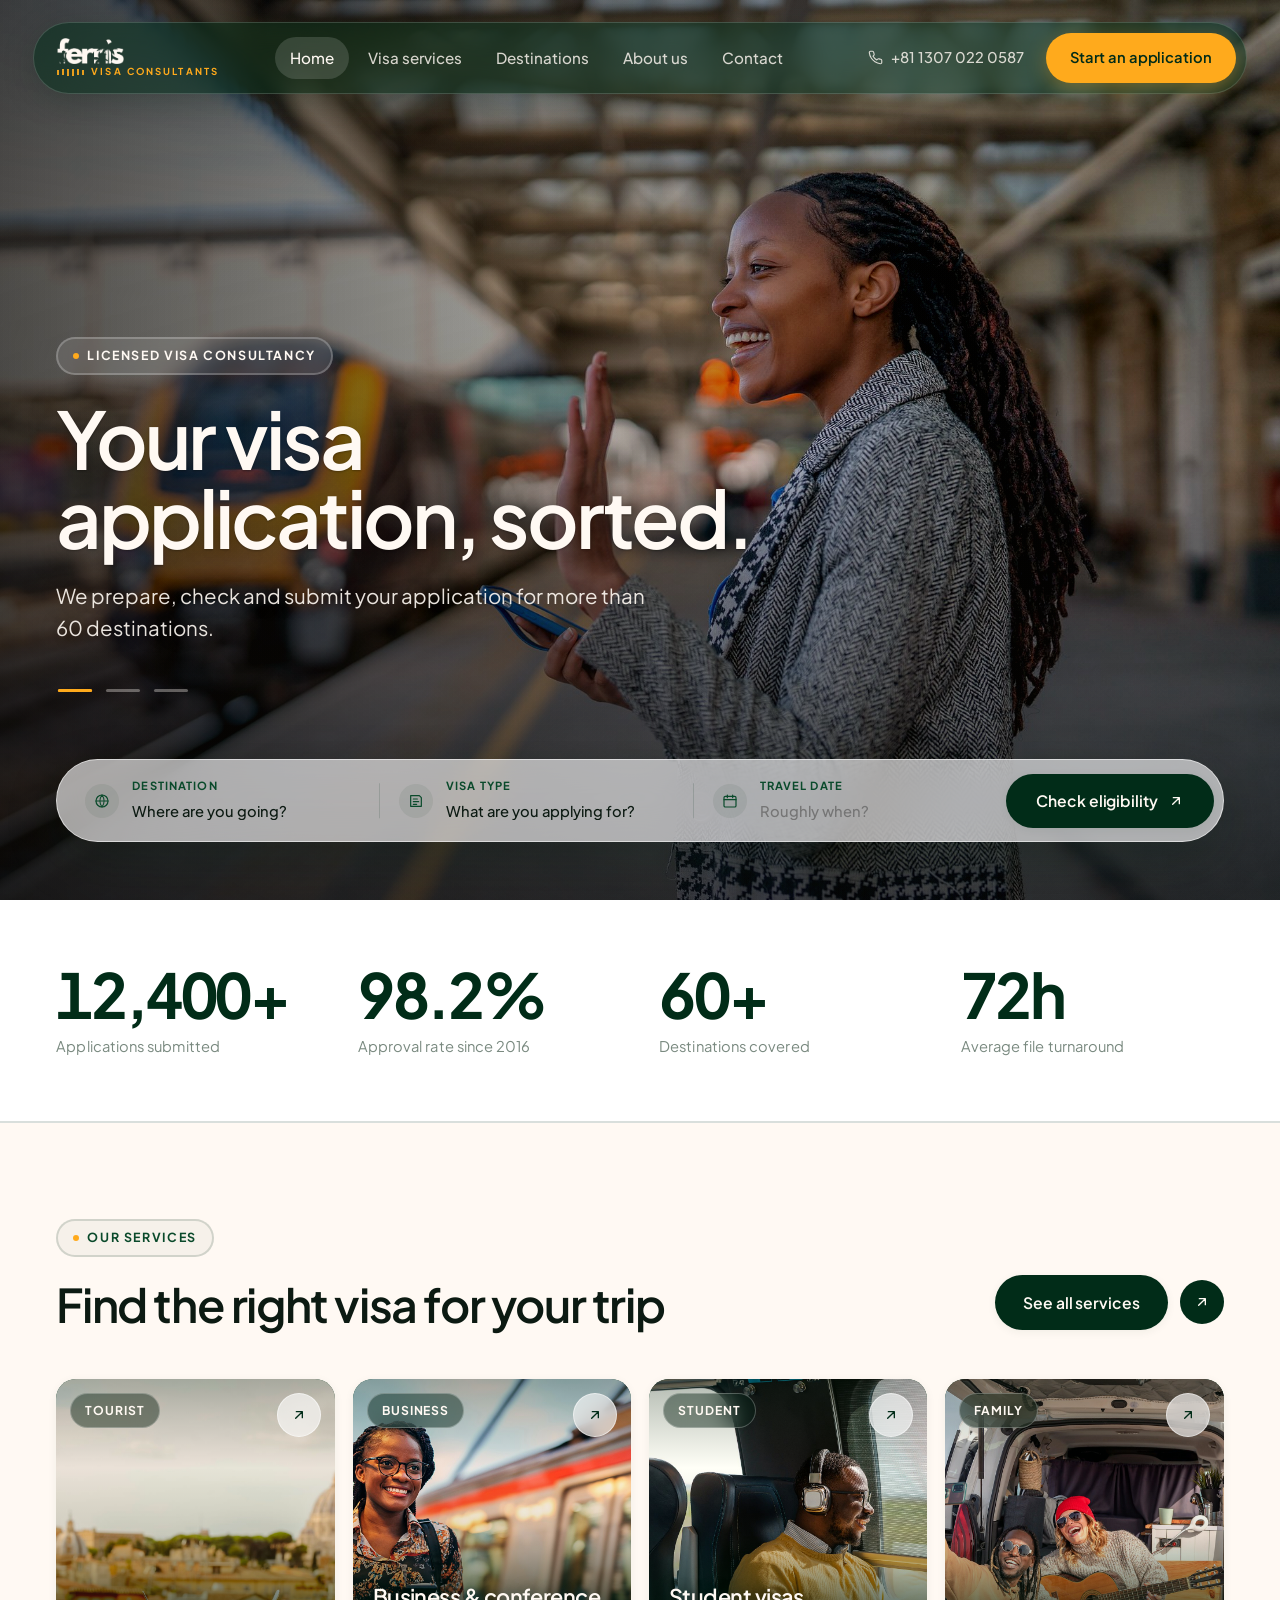
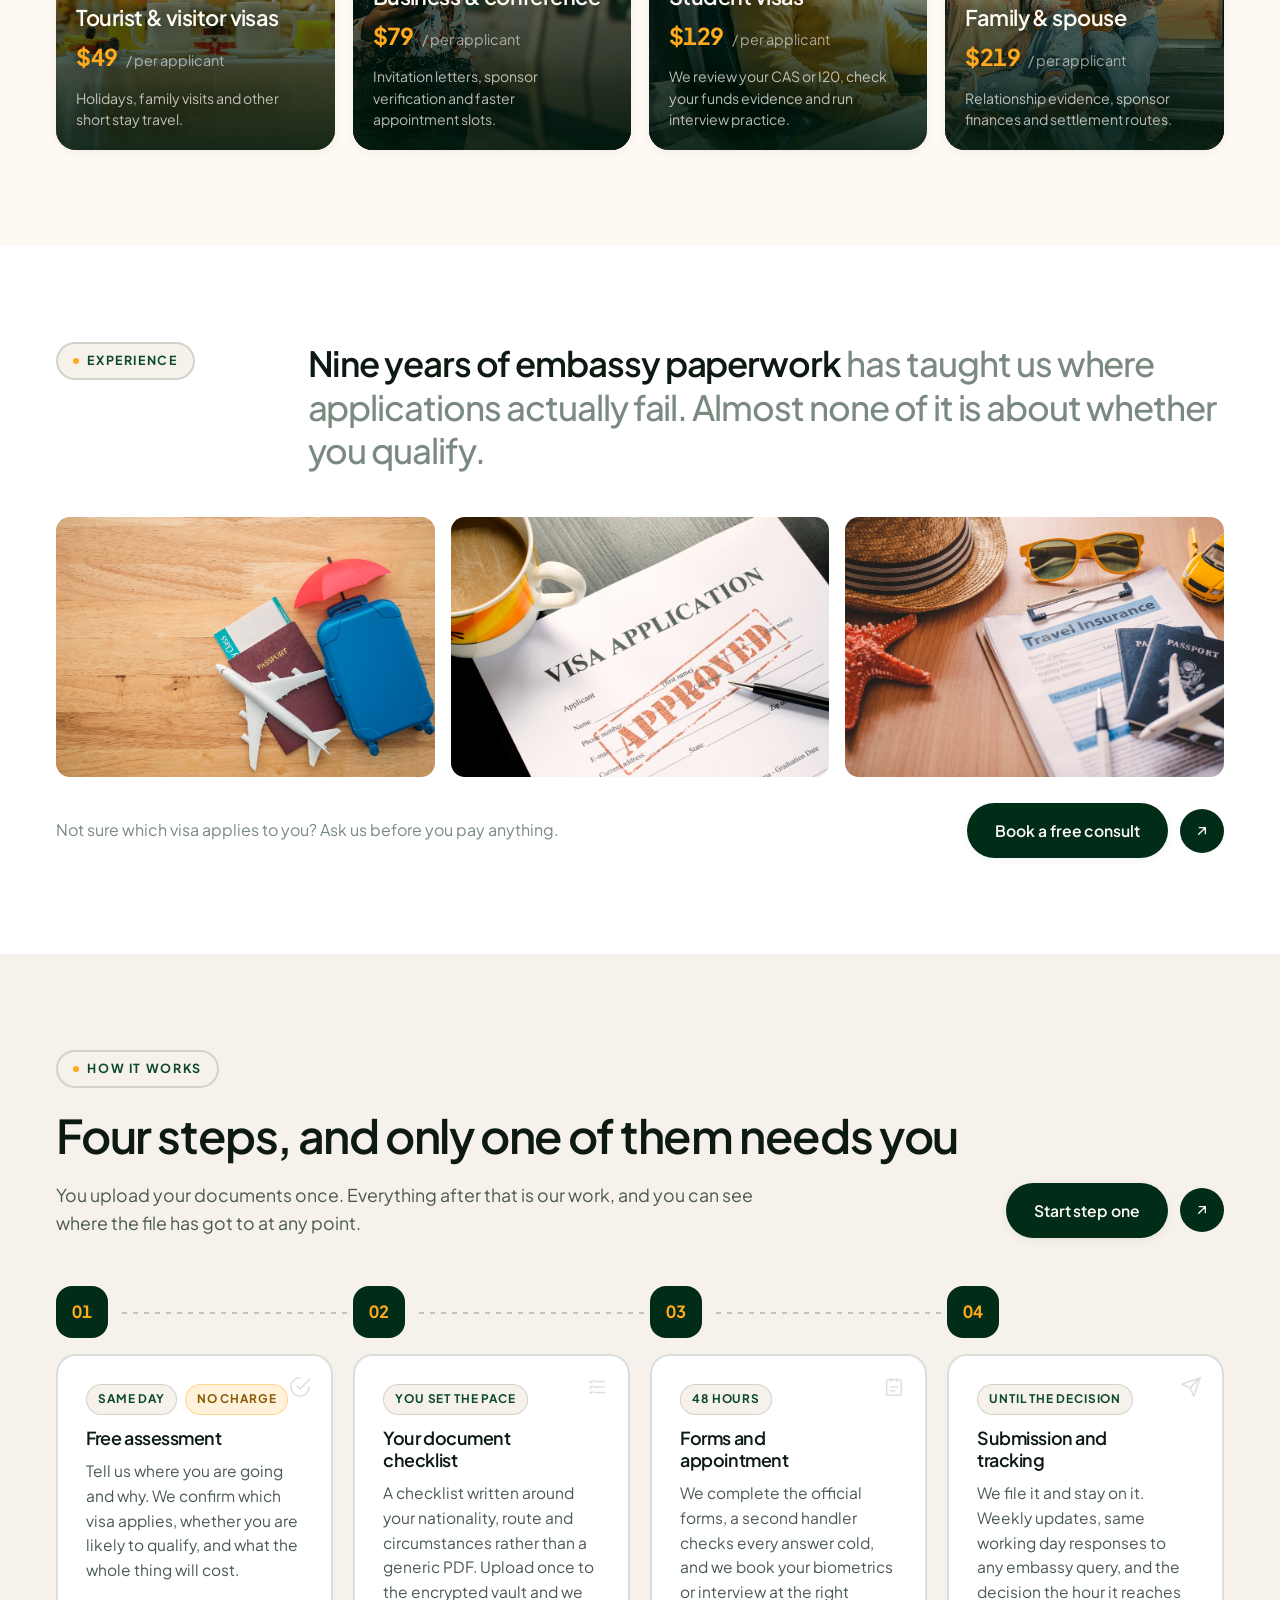
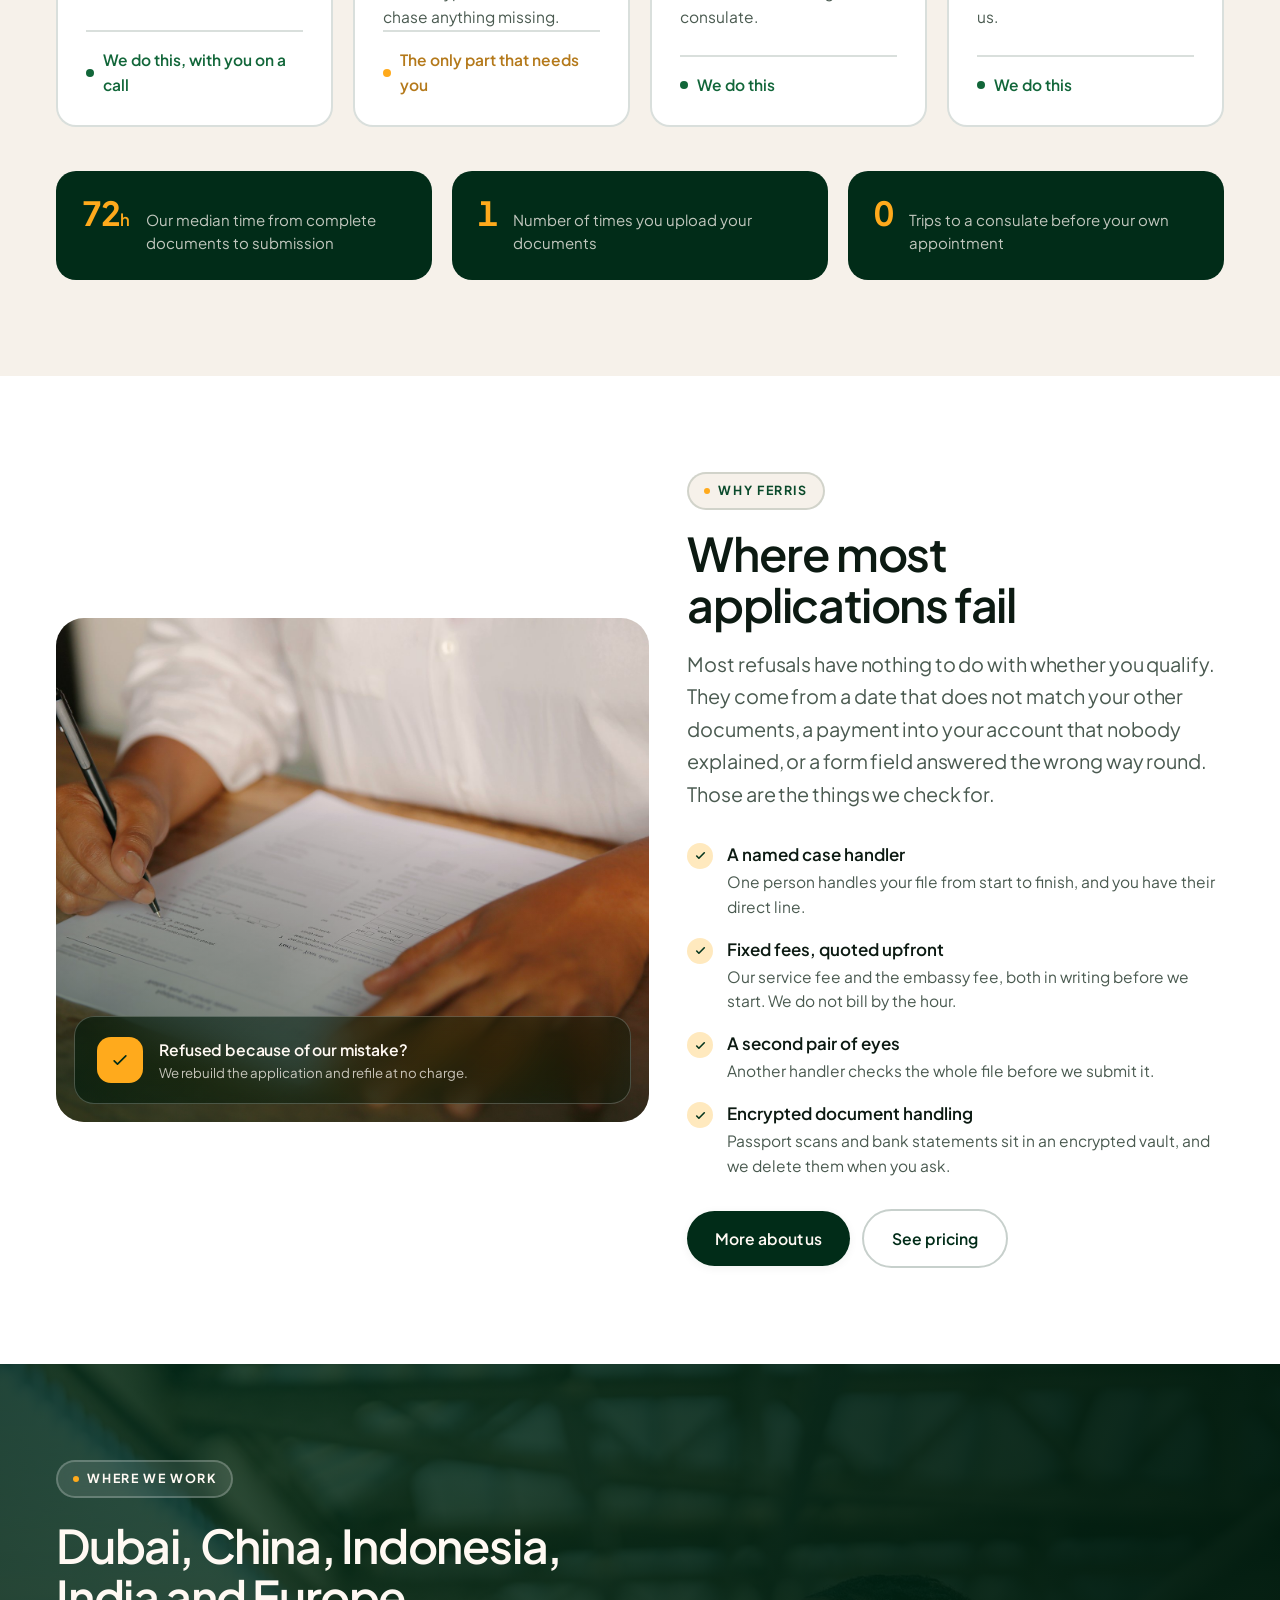
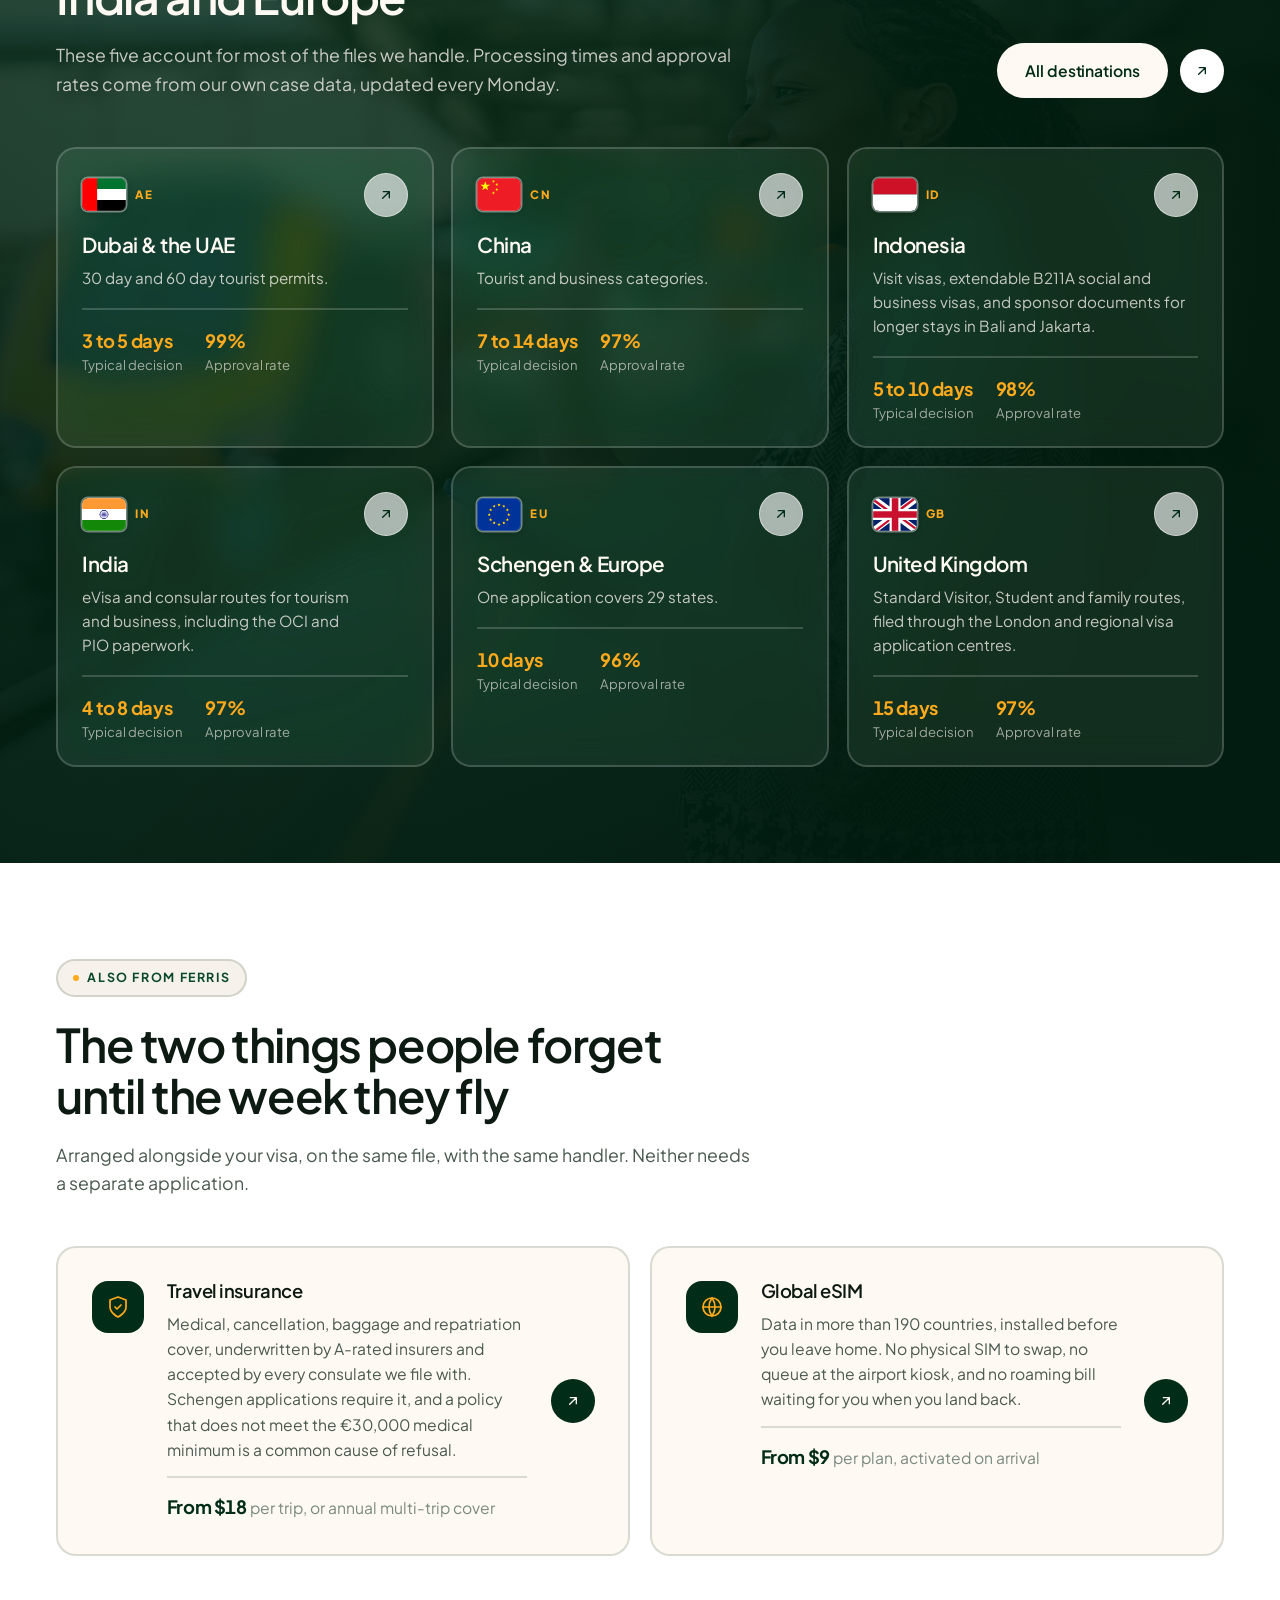
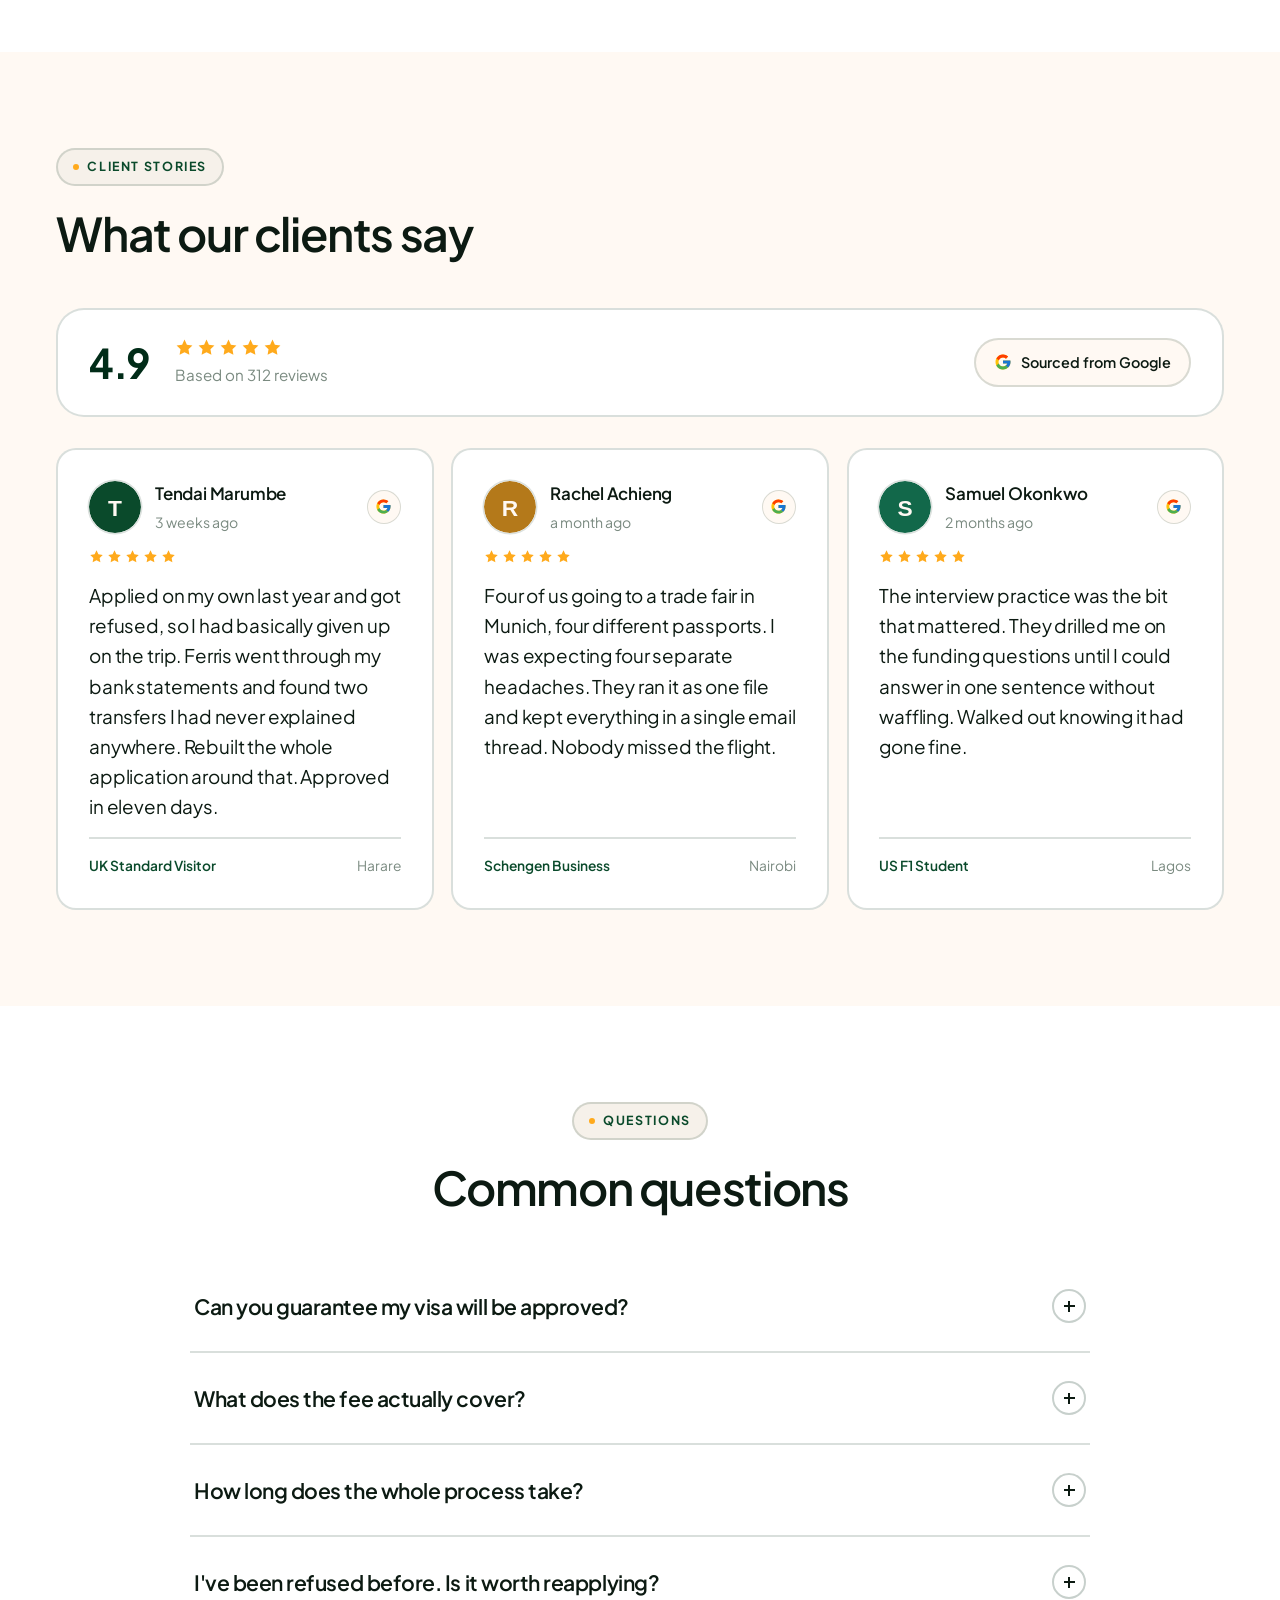
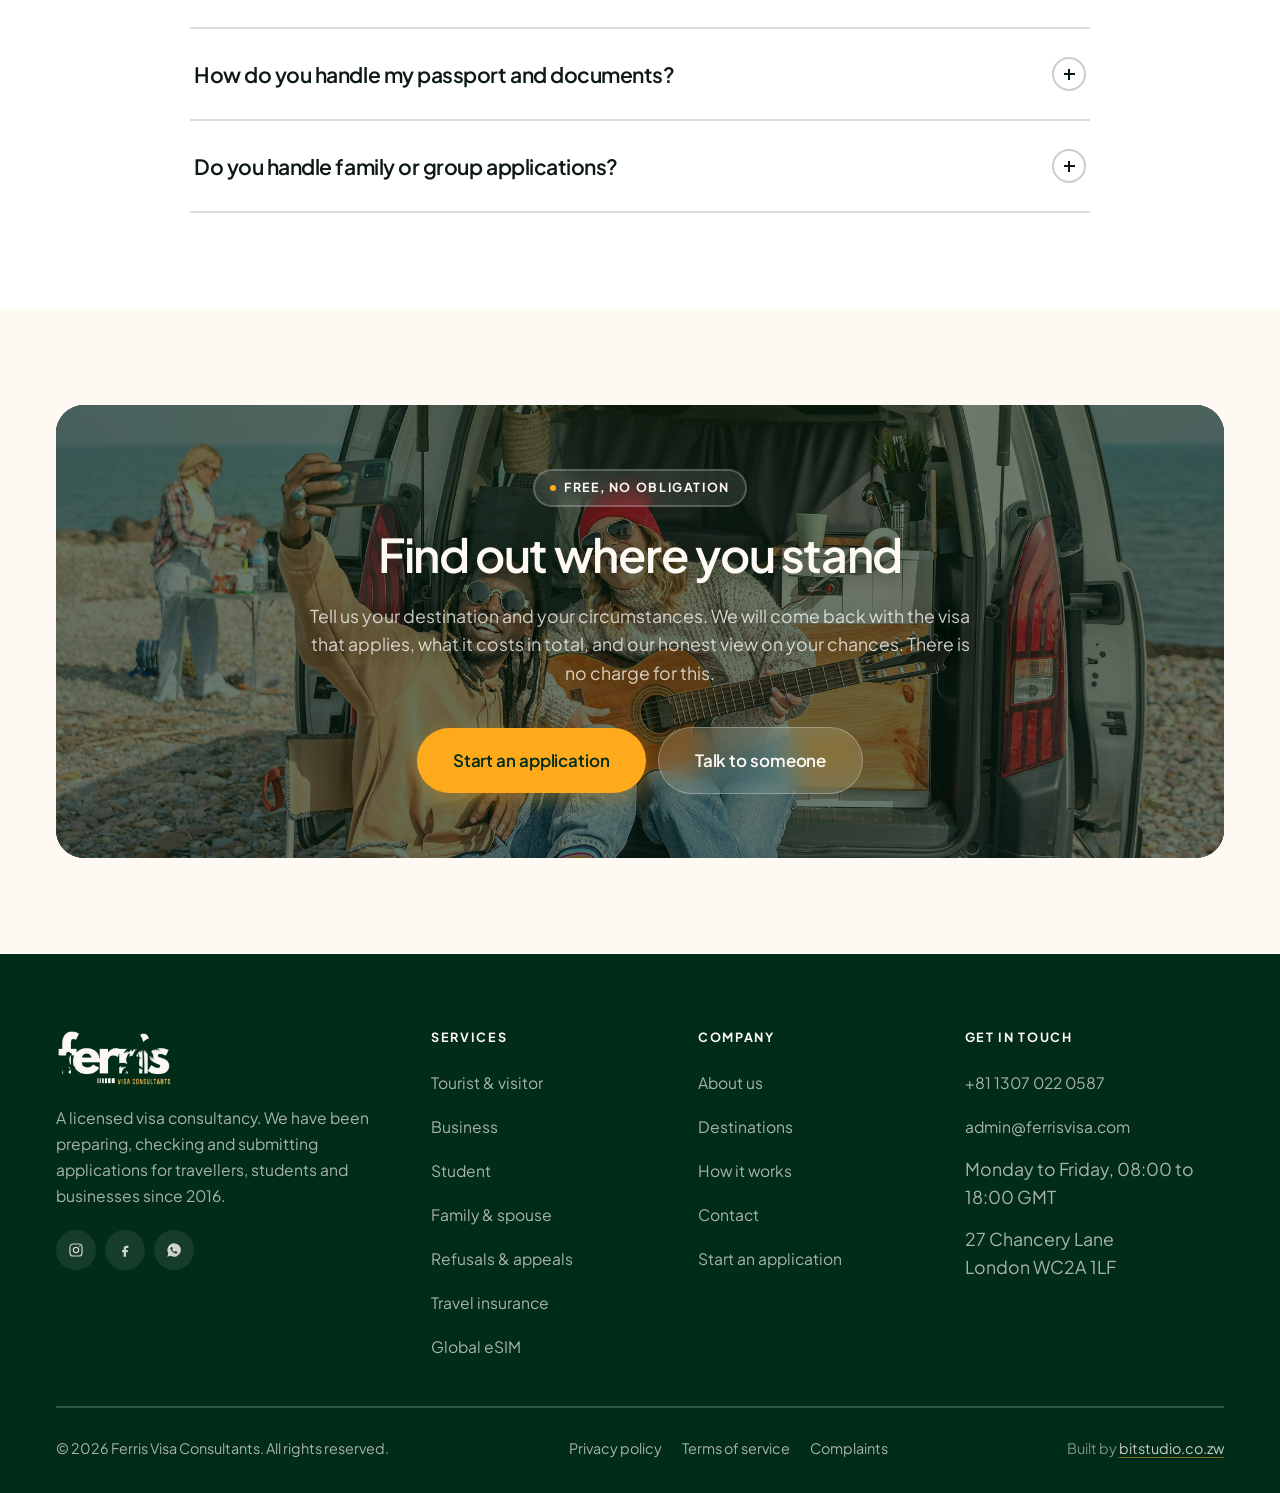
==== commit 741020d9: "Wire the Instagram and Facebook links in the footer Both icons pointed at '#'. They now open the rea" ====
--- a/index.html
+++ b/index.html
@@ -646,9 +646,8 @@
         <img src="assets/logos/logo-cream.png?v=9a2a33fcc6" alt="Ferris Visa Consultants">
         <p>A licensed visa consultancy. We have been preparing, checking and submitting applications for travellers, students and businesses since 2016.</p>
         <div class="socials">
-          <a href="#" aria-label="Instagram"><svg viewBox="0 0 24 24" fill="none" stroke="currentColor" stroke-width="1.8"><rect x="3" y="3" width="18" height="18" rx="5"/><circle cx="12" cy="12" r="4"/><circle cx="17.5" cy="6.5" r="1" fill="currentColor" stroke="none"/></svg></a>
-          <a href="#" aria-label="LinkedIn"><svg viewBox="0 0 24 24" fill="currentColor"><path d="M4.98 3.5a2.5 2.5 0 1 0 0 5 2.5 2.5 0 0 0 0-5ZM3 9h4v12H3zM10 9h3.8v1.7h.05c.53-.95 1.83-1.95 3.77-1.95 4.03 0 4.78 2.5 4.78 5.76V21h-4v-5.6c0-1.34-.03-3.07-1.9-3.07-1.9 0-2.2 1.46-2.2 2.97V21h-4z"/></svg></a>
-          <a href="#" aria-label="Facebook"><svg viewBox="0 0 24 24" fill="currentColor"><path d="M14 9h3V5.5h-3c-2.3 0-4 1.9-4 4.2V12H7.5v3.5H10V22h3.5v-6.5H16l.5-3.5H13.5v-2c0-.6.4-1 1-1Z"/></svg></a>
+          <a href="https://www.instagram.com/ferris.visa" target="_blank" rel="noopener" aria-label="Ferris Visa Consultants on Instagram"><svg viewBox="0 0 24 24" fill="none" stroke="currentColor" stroke-width="1.8"><rect x="3" y="3" width="18" height="18" rx="5"/><circle cx="12" cy="12" r="4"/><circle cx="17.5" cy="6.5" r="1" fill="currentColor" stroke="none"/></svg></a>
+          <a href="https://www.facebook.com/Ferrisvisa" target="_blank" rel="noopener" aria-label="Ferris Visa Consultants on Facebook"><svg viewBox="0 0 24 24" fill="currentColor"><path d="M14 9h3V5.5h-3c-2.3 0-4 1.9-4 4.2V12H7.5v3.5H10V22h3.5v-6.5H16l.5-3.5H13.5v-2c0-.6.4-1 1-1Z"/></svg></a>
           <a href="https://wa.me/8113070220587" target="_blank" rel="noopener" aria-label="Chat with us on WhatsApp"><svg viewBox="0 0 24 24" fill="currentColor"><path d="M12 2a10 10 0 0 0-8.6 15L2 22l5.2-1.4A10 10 0 1 0 12 2Zm5.2 14.1c-.2.6-1.3 1.2-1.8 1.2-.5.1-1 .1-1.7-.1-.4-.1-.9-.3-1.5-.6-2.7-1.2-4.4-3.9-4.6-4.1-.1-.2-1-1.4-1-2.6s.6-1.8.9-2.1c.2-.2.5-.3.7-.3h.5c.2 0 .4 0 .6.5l.8 2c.1.2.1.3 0 .5l-.4.5-.3.3c-.1.1-.2.3-.1.5.1.2.6 1.1 1.4 1.8 1 .9 1.8 1.1 2 1.2.2.1.4.1.5-.1l.7-.9c.2-.2.3-.2.5-.1l2 1c.2.1.4.2.4.3.1.1.1.6-.1 1.2Z"/></svg></a>
         </div>
       </div>
